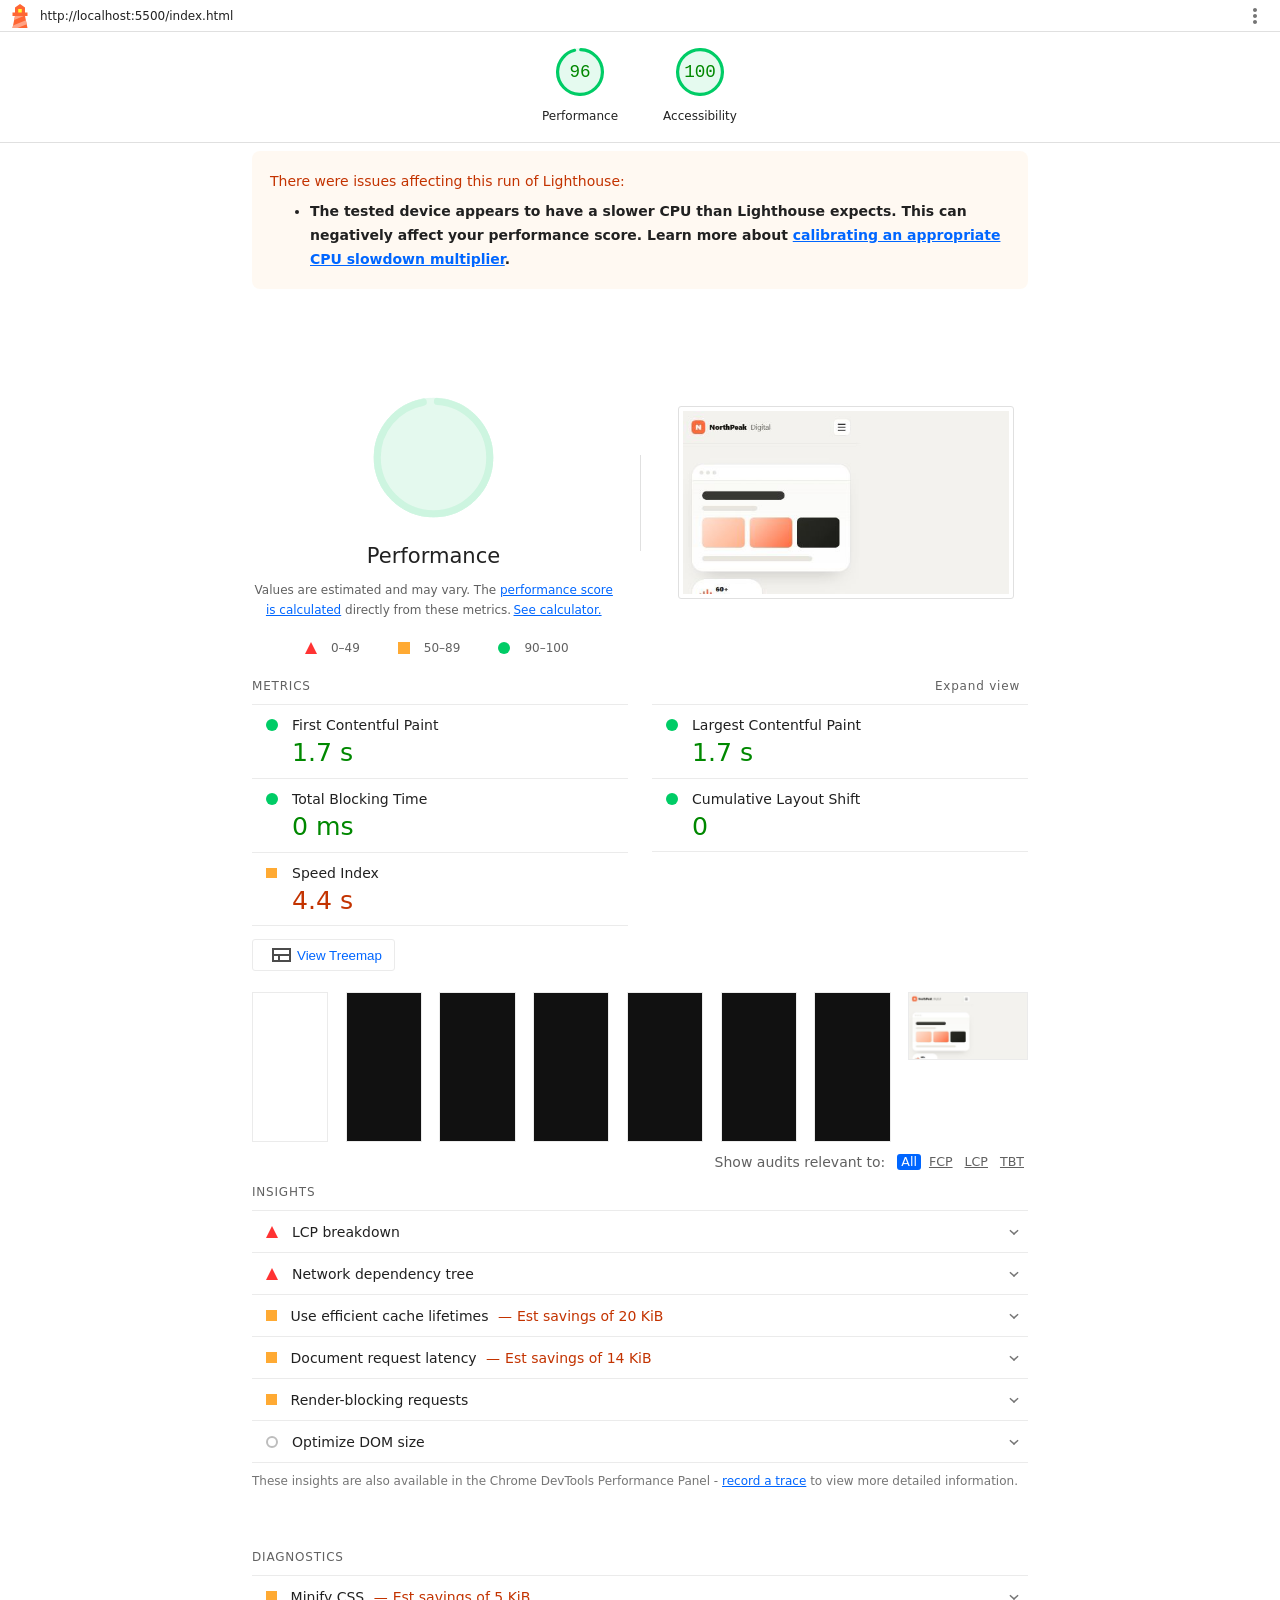
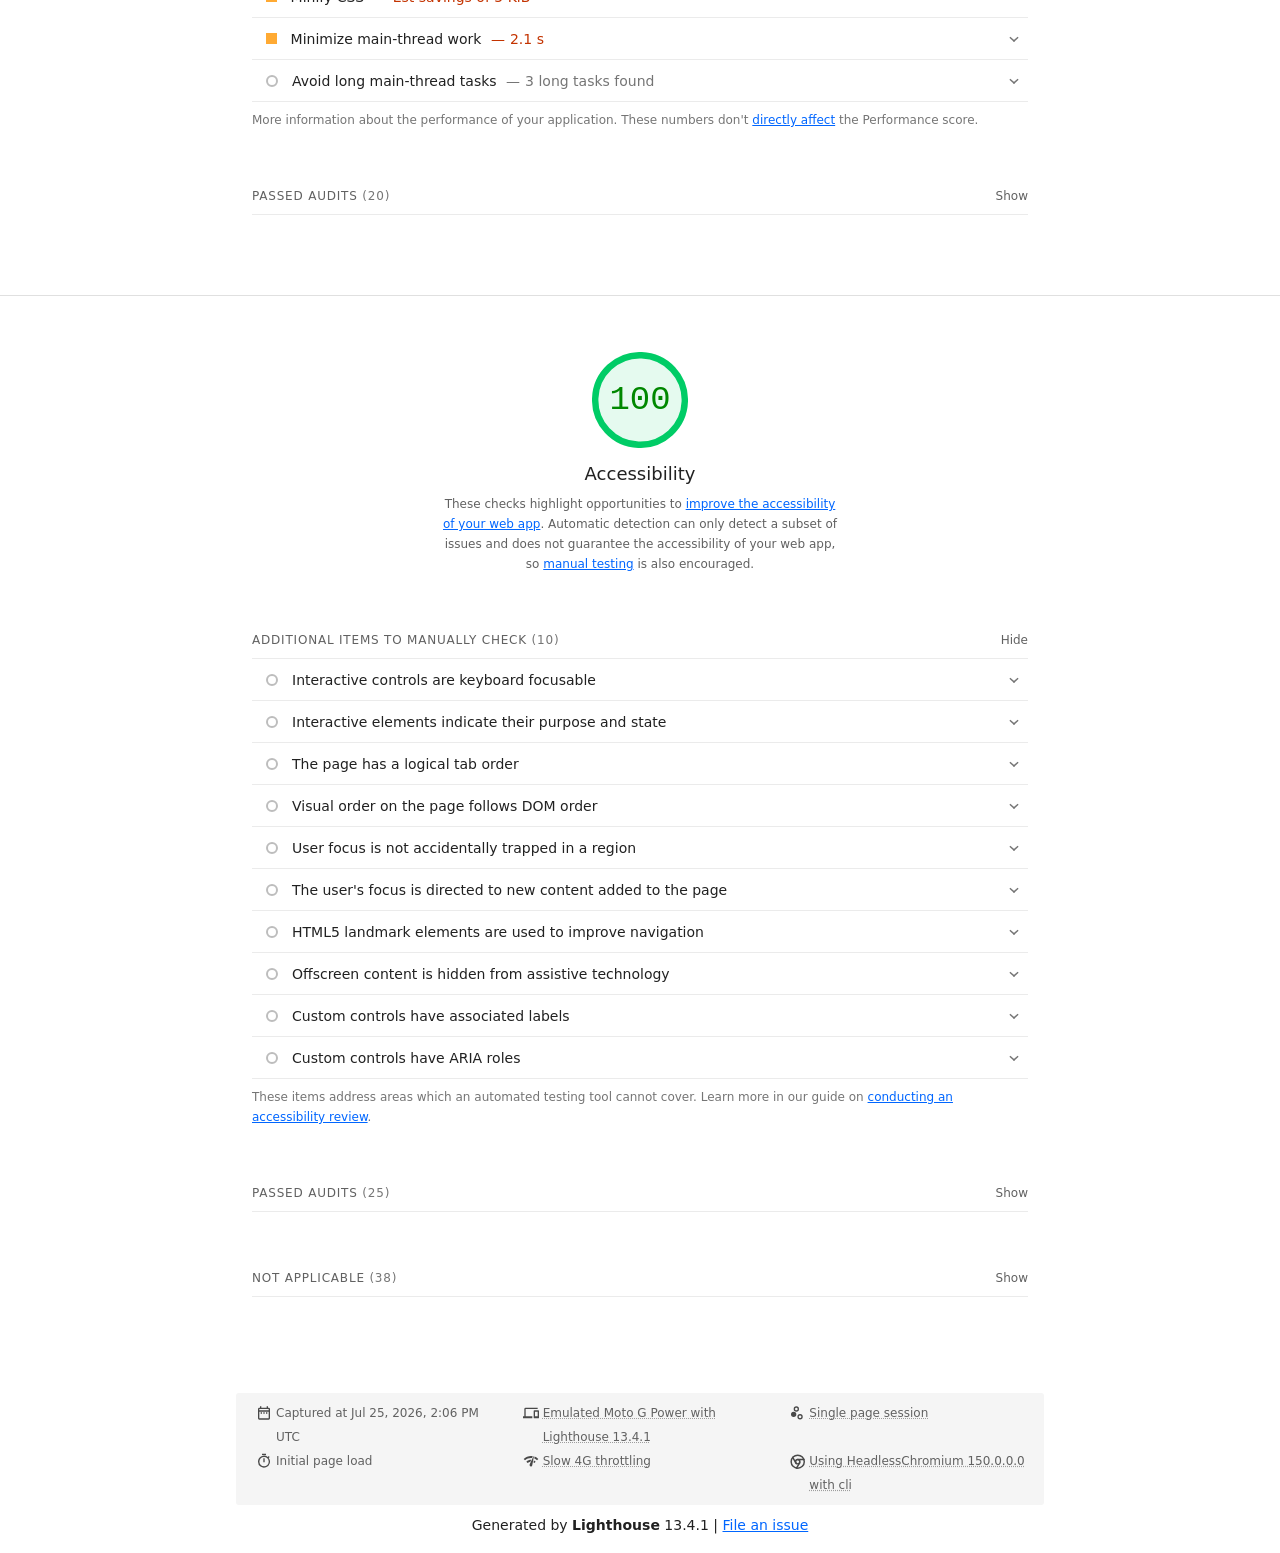
==== docs/lighthouse-report.html @ d67d85e6 "Task B: fix accessibility contrast/label issues, add Lighthouse changelog" ====
<!--
@license
Copyright 2018 Google LLC
SPDX-License-Identifier: Apache-2.0
-->
<!doctype html>
<html lang="en">
<head>
  <meta charset="utf-8">
  <meta name="viewport" content="width=device-width, initial-scale=1, minimum-scale=1">
  <link rel="icon" href='data:image/svg+xml;utf8,<svg fill="none" xmlns="http://www.w3.org/2000/svg" viewBox="0 0 48 48"><path d="m14 7 10-7 10 7v10h5v7h-5l5 24H9l5-24H9v-7h5V7Z" fill="%23F63"/><path d="M31.561 24H14l-1.689 8.105L31.561 24ZM18.983 48H9l1.022-4.907L35.723 32.27l1.663 7.98L18.983 48Z" fill="%23FFA385"/><path fill="%23FF3" d="M20.5 10h7v7h-7z"/></svg>'>
  <title>Lighthouse Report</title>
  <style>body {margin: 0}</style>
</head>
<body>
  <noscript>Lighthouse report requires JavaScript. Please enable.</noscript>

  <div id="lh-log"></div>

  <script>window.__LIGHTHOUSE_JSON__ = {"lighthouseVersion":"13.4.1","requestedUrl":"http://localhost:5500/index.html","mainDocumentUrl":"http://localhost:5500/index.html","finalDisplayedUrl":"http://localhost:5500/index.html","finalUrl":"http://localhost:5500/index.html","fetchTime":"2026-07-25T14:06:02.315Z","gatherMode":"navigation","runWarnings":["The tested device appears to have a slower CPU than  Lighthouse expects. This can negatively affect your performance score. Learn more about [calibrating an appropriate CPU slowdown multiplier](https://github.com/GoogleChrome/lighthouse/blob/main/docs/throttling.md#cpu-throttling)."],"userAgent":"Mozilla/5.0 (Windows NT 10.0; Win64; x64) AppleWebKit/537.36 (KHTML, like Gecko) HeadlessChrome/150.0.0.0 Safari/537.36","environment":{"networkUserAgent":"Mozilla/5.0 (Linux; Android 11; moto g power (2022)) AppleWebKit/537.36 (KHTML, like Gecko) Chrome/150.0.0.0 Mobile Safari/537.36","hostUserAgent":"Mozilla/5.0 (Windows NT 10.0; Win64; x64) AppleWebKit/537.36 (KHTML, like Gecko) HeadlessChrome/150.0.0.0 Safari/537.36","benchmarkIndex":627,"credits":{"axe-core":"4.12.1"}},"audits":{"first-contentful-paint":{"id":"first-contentful-paint","title":"First Contentful Paint","description":"First Contentful Paint marks the time at which the first text or image is painted. [Learn more about the First Contentful Paint metric](https://developer.chrome.com/docs/lighthouse/performance/first-contentful-paint/).","score":0.93,"scoreDisplayMode":"numeric","numericValue":1670,"numericUnit":"millisecond","displayValue":"1.7 s","scoringOptions":{"p10":1800,"median":3000}},"largest-contentful-paint":{"id":"largest-contentful-paint","title":"Largest Contentful Paint","description":"Largest Contentful Paint marks the time at which the largest text or image is painted. [Learn more about the Largest Contentful Paint metric](https://developer.chrome.com/docs/lighthouse/performance/lighthouse-largest-contentful-paint/)","score":0.99,"scoreDisplayMode":"numeric","numericValue":1694.5,"numericUnit":"millisecond","displayValue":"1.7 s","scoringOptions":{"p10":2500,"median":4000}},"speed-index":{"id":"speed-index","title":"Speed Index","description":"Speed Index shows how quickly the contents of a page are visibly populated. [Learn more about the Speed Index metric](https://developer.chrome.com/docs/lighthouse/performance/speed-index/).","score":0.74,"scoreDisplayMode":"numeric","numericValue":4420.763010046315,"numericUnit":"millisecond","displayValue":"4.4 s","scoringOptions":{"p10":3387,"median":5800}},"screenshot-thumbnails":{"id":"screenshot-thumbnails","title":"Screenshot Thumbnails","description":"This is what the load of your site looked like.","score":1,"scoreDisplayMode":"informative","details":{"type":"filmstrip","scale":3000,"items":[{"timing":375,"timestamp":32487746147,"data":"[data-uri]"},{"timing":750,"timestamp":32488121147,"data":"[data-uri]"},{"timing":1125,"timestamp":32488496147,"data":"[data-uri]"},{"timing":1500,"timestamp":32488871147,"data":"[data-uri]"},{"timing":1875,"timestamp":32489246147,"data":"[data-uri]"},{"timing":2250,"timestamp":32489621147,"data":"[data-uri]"},{"timing":2625,"timestamp":32489996147,"data":"[data-uri]"},{"timing":3000,"timestamp":32490371147,"data":"[data-uri]"}]}},"final-screenshot":{"id":"final-screenshot","title":"Final Screenshot","description":"The last screenshot captured of the pageload.","score":1,"scoreDisplayMode":"informative","details":{"type":"screenshot","timing":2703,"timestamp":32490073651,"data":"[data-uri]"}},"total-blocking-time":{"id":"total-blocking-time","title":"Total Blocking Time","description":"Sum of all time periods between FCP and Time to Interactive, when task length exceeded 50ms, expressed in milliseconds. [Learn more about the Total Blocking Time metric](https://developer.chrome.com/docs/lighthouse/performance/lighthouse-total-blocking-time/).","score":1,"scoreDisplayMode":"numeric","numericValue":3,"numericUnit":"millisecond","displayValue":"0 ms","scoringOptions":{"p10":200,"median":600}},"max-potential-fid":{"id":"max-potential-fid","title":"Max Potential First Input Delay","description":"The maximum potential First Input Delay that your users could experience is the duration of the longest task. [Learn more about the Maximum Potential First Input Delay metric](https://developer.chrome.com/docs/lighthouse/performance/lighthouse-max-potential-fid/).","score":1,"scoreDisplayMode":"numeric","numericValue":56,"numericUnit":"millisecond","displayValue":"60 ms"},"cumulative-layout-shift":{"id":"cumulative-layout-shift","title":"Cumulative Layout Shift","description":"Cumulative Layout Shift measures the movement of visible elements within the viewport. [Learn more about the Cumulative Layout Shift metric](https://web.dev/articles/cls).","score":1,"scoreDisplayMode":"numeric","numericValue":0,"numericUnit":"unitless","displayValue":"0","scoringOptions":{"p10":0.1,"median":0.25},"details":{"type":"debugdata","items":[{"cumulativeLayoutShiftMainFrame":0,"newEngineResult":{"cumulativeLayoutShift":0,"cumulativeLayoutShiftMainFrame":0},"newEngineResultDiffered":false}]}},"server-response-time":{"id":"server-response-time","title":"Initial server response time was short","description":"Keep the server response time for the main document short because all other requests depend on it. [Learn more about the Time to First Byte metric](https://developer.chrome.com/docs/lighthouse/performance/time-to-first-byte/).","score":1,"scoreDisplayMode":"metricSavings","numericValue":4,"numericUnit":"millisecond","displayValue":"Root document took 0 ms","metricSavings":{"FCP":0,"LCP":0},"details":{"type":"opportunity","headings":[{"key":"url","valueType":"url","label":"URL"},{"key":"responseTime","valueType":"timespanMs","label":"Time Spent"}],"items":[{"url":"http://localhost:5500/index.html","responseTime":4}],"overallSavingsMs":0},"guidanceLevel":1},"interactive":{"id":"interactive","title":"Time to Interactive","description":"Time to Interactive is the amount of time it takes for the page to become fully interactive. [Learn more about the Time to Interactive metric](https://developer.chrome.com/docs/lighthouse/performance/interactive/).","score":1,"scoreDisplayMode":"numeric","numericValue":1727.75,"numericUnit":"millisecond","displayValue":"1.7 s"},"user-timings":{"id":"user-timings","title":"User Timing marks and measures","description":"Consider instrumenting your app with the User Timing API to measure your app's real-world performance during key user experiences. [Learn more about User Timing marks](https://developer.chrome.com/docs/lighthouse/performance/user-timings/).","score":null,"scoreDisplayMode":"notApplicable","details":{"type":"table","headings":[{"key":"name","valueType":"text","label":"Name"},{"key":"timingType","valueType":"text","label":"Type"},{"key":"startTime","valueType":"ms","granularity":0.01,"label":"Start Time"},{"key":"duration","valueType":"ms","granularity":0.01,"label":"Duration"}],"items":[]},"guidanceLevel":2},"redirects":{"id":"redirects","title":"Avoid multiple page redirects","description":"Redirects introduce additional delays before the page can be loaded. [Learn how to avoid page redirects](https://developer.chrome.com/docs/lighthouse/performance/redirects/).","score":1,"scoreDisplayMode":"metricSavings","numericValue":0,"numericUnit":"millisecond","displayValue":"","metricSavings":{"LCP":0,"FCP":0},"details":{"type":"opportunity","headings":[],"items":[],"overallSavingsMs":0},"guidanceLevel":2},"mainthread-work-breakdown":{"id":"mainthread-work-breakdown","title":"Minimize main-thread work","description":"Consider reducing the time spent parsing, compiling and executing JS. You may find delivering smaller JS payloads helps with this. [Learn how to minimize main-thread work](https://developer.chrome.com/docs/lighthouse/performance/mainthread-work-breakdown/)","score":0.5,"scoreDisplayMode":"metricSavings","numericValue":2077.500000000001,"numericUnit":"millisecond","displayValue":"2.1 s","metricSavings":{"TBT":0},"details":{"type":"table","headings":[{"key":"groupLabel","valueType":"text","label":"Category"},{"key":"duration","valueType":"ms","granularity":1,"label":"Time Spent"}],"items":[{"group":"styleLayout","groupLabel":"Style & Layout","duration":1419.2120000000002},{"group":"other","groupLabel":"Other","duration":473.98000000000064},{"group":"scriptEvaluation","groupLabel":"Script Evaluation","duration":81.55600000000003},{"group":"paintCompositeRender","groupLabel":"Rendering","duration":46.87199999999999},{"group":"parseHTML","groupLabel":"Parse HTML & CSS","duration":40.808},{"group":"garbageCollection","groupLabel":"Garbage Collection","duration":7.704000000000001},{"group":"scriptParseCompile","groupLabel":"Script Parsing & Compilation","duration":7.367999999999999}],"sortedBy":["duration"]},"guidanceLevel":1},"bootup-time":{"id":"bootup-time","title":"JavaScript execution time","description":"Consider reducing the time spent parsing, compiling, and executing JS. You may find delivering smaller JS payloads helps with this. [Learn how to reduce Javascript execution time](https://developer.chrome.com/docs/lighthouse/performance/bootup-time/).","score":1,"scoreDisplayMode":"metricSavings","numericValue":73.424,"numericUnit":"millisecond","displayValue":"0.1 s","metricSavings":{"TBT":0},"details":{"type":"table","headings":[{"key":"url","valueType":"url","label":"URL"},{"key":"total","granularity":1,"valueType":"ms","label":"Total CPU Time"},{"key":"scripting","granularity":1,"valueType":"ms","label":"Script Evaluation"},{"key":"scriptParseCompile","granularity":1,"valueType":"ms","label":"Script Parse"}],"items":[{"url":"http://localhost:5500/index.html","total":1667.296,"scripting":54.52,"scriptParseCompile":3.992},{"url":"Unattributable","total":384.2000000000007,"scripting":14.911999999999999,"scriptParseCompile":0}],"summary":{"wastedMs":73.424},"sortedBy":["total"]},"guidanceLevel":1},"diagnostics":{"id":"diagnostics","title":"Diagnostics","description":"Collection of useful page vitals.","score":1,"scoreDisplayMode":"informative","details":{"type":"debugdata","items":[{"numRequests":3,"numScripts":1,"numStylesheets":1,"numFonts":0,"numTasks":332,"numTasksOver10ms":5,"numTasksOver25ms":2,"numTasksOver50ms":1,"numTasksOver100ms":1,"numTasksOver500ms":0,"rtt":300.102,"throughput":190033656.48013726,"maxRtt":300.102,"maxServerLatency":0,"totalByteWeight":46582,"totalTaskTime":519.3749999999989,"mainDocumentTransferSize":21336}]}},"network-requests":{"id":"network-requests","title":"Network Requests","description":"Lists the network requests that were made during page load.","score":1,"scoreDisplayMode":"informative","details":{"type":"table","headings":[{"key":"url","valueType":"url","label":"URL"},{"key":"protocol","valueType":"text","label":"Protocol"},{"key":"networkRequestTime","valueType":"ms","granularity":1,"label":"Network Request Time"},{"key":"networkEndTime","valueType":"ms","granularity":1,"label":"Network End Time"},{"key":"transferSize","valueType":"bytes","displayUnit":"kb","granularity":1,"label":"Transfer Size"},{"key":"resourceSize","valueType":"bytes","displayUnit":"kb","granularity":1,"label":"Resource Size"},{"key":"statusCode","valueType":"text","label":"Status Code"},{"key":"mimeType","valueType":"text","label":"MIME Type"},{"key":"resourceType","valueType":"text","label":"Resource Type"}],"items":[{"url":"http://localhost:5500/index.html","sessionTargetType":"page","protocol":"http/1.1","cache":"none","rendererStartTime":0,"networkRequestTime":4.192999999970198,"networkEndTime":309.5029999986291,"finished":true,"transferSize":21336,"resourceSize":21014,"statusCode":200,"mimeType":"text/html","resourceType":"Document","priority":"VeryHigh","experimentalFromMainFrame":true,"entity":"localhost"},{"url":"http://localhost:5500/css/styles.css","sessionTargetType":"page","protocol":"http/1.1","cache":"none","rendererStartTime":345.1929999999702,"networkRequestTime":378.24299999698997,"networkEndTime":386.6079999990761,"finished":true,"transferSize":20702,"resourceSize":20382,"statusCode":200,"mimeType":"text/css","resourceType":"Stylesheet","priority":"VeryHigh","experimentalFromMainFrame":true,"entity":"localhost"},{"url":"http://localhost:5500/js/main.js","sessionTargetType":"page","protocol":"http/1.1","cache":"none","rendererStartTime":346.71399999782443,"networkRequestTime":379.15399999916553,"networkEndTime":390.70199999958277,"finished":true,"transferSize":4544,"resourceSize":4212,"statusCode":200,"mimeType":"application/javascript","resourceType":"Script","priority":"High","experimentalFromMainFrame":true,"entity":"localhost"}],"debugData":{"type":"debugdata","networkStartTimeTs":32487375094,"initiators":[{"type":"parser","url":"http://localhost:5500/index.html","lineNumber":8,"columnNumber":45},{"type":"parser","url":"http://localhost:5500/index.html","lineNumber":473,"columnNumber":25}]}}},"network-rtt":{"id":"network-rtt","title":"Network Round Trip Times","description":"Network round trip times (RTT) have a large impact on performance. If the RTT to an origin is high, it's an indication that servers closer to the user could improve performance. [Learn more about the Round Trip Time](https://hpbn.co/primer-on-latency-and-bandwidth/).","score":1,"scoreDisplayMode":"informative","numericValue":300.102,"numericUnit":"millisecond","displayValue":"300 ms","details":{"type":"table","headings":[{"key":"origin","valueType":"text","label":"URL"},{"key":"rtt","valueType":"ms","granularity":1,"label":"Time Spent"}],"items":[{"origin":"http://localhost:5500","rtt":300.102}],"sortedBy":["rtt"]}},"network-server-latency":{"id":"network-server-latency","title":"Server Backend Latencies","description":"Server latencies can impact web performance. If the server latency of an origin is high, it's an indication the server is overloaded or has poor backend performance. [Learn more about server response time](https://hpbn.co/primer-on-web-performance/#analyzing-the-resource-waterfall).","score":1,"scoreDisplayMode":"informative","numericValue":0,"numericUnit":"millisecond","displayValue":"0 ms","details":{"type":"table","headings":[{"key":"origin","valueType":"text","label":"URL"},{"key":"serverResponseTime","valueType":"ms","granularity":1,"label":"Time Spent"}],"items":[{"origin":"http://localhost:5500","serverResponseTime":0}],"sortedBy":["serverResponseTime"]}},"main-thread-tasks":{"id":"main-thread-tasks","title":"Tasks","description":"Lists the toplevel main thread tasks that executed during page load.","score":1,"scoreDisplayMode":"informative","details":{"type":"table","headings":[{"key":"startTime","valueType":"ms","granularity":1,"label":"Start Time"},{"key":"duration","valueType":"ms","granularity":1,"label":"End Time"}],"items":[{"duration":7.374,"startTime":6.528},{"duration":30.059,"startTime":321.574},{"duration":9.716,"startTime":352.348},{"duration":365.538,"startTime":396.965},{"duration":14.448,"startTime":768.445},{"duration":5.642,"startTime":784.511},{"duration":10.001,"startTime":791.024},{"duration":8.647,"startTime":1000.046},{"duration":13.918,"startTime":1786.288},{"duration":5.678,"startTime":3832.949}]}},"metrics":{"id":"metrics","title":"Metrics","description":"Collects all available metrics.","score":1,"scoreDisplayMode":"informative","numericValue":1728,"numericUnit":"millisecond","details":{"type":"debugdata","items":[{"firstContentfulPaint":1670,"largestContentfulPaint":1695,"interactive":1728,"speedIndex":4421,"totalBlockingTime":3,"maxPotentialFID":56,"cumulativeLayoutShift":0,"cumulativeLayoutShiftMainFrame":0,"timeToFirstByte":450,"observedTimeOrigin":0,"observedTimeOriginTs":32487371147,"observedNavigationStart":0,"observedNavigationStartTs":32487371147,"observedFirstPaint":2670,"observedFirstPaintTs":32490041038,"observedFirstContentfulPaint":2670,"observedFirstContentfulPaintTs":32490041038,"observedFirstContentfulPaintAllFrames":2670,"observedFirstContentfulPaintAllFramesTs":32490041038,"observedLargestContentfulPaint":2670,"observedLargestContentfulPaintTs":32490041038,"observedLargestContentfulPaintAllFrames":2670,"observedLargestContentfulPaintAllFramesTs":32490041038,"observedTraceEnd":5322,"observedTraceEndTs":32492693008,"observedLoad":780,"observedLoadTs":32488151565,"observedDomContentLoaded":770,"observedDomContentLoadedTs":32488141035,"observedCumulativeLayoutShift":0,"observedCumulativeLayoutShiftMainFrame":0,"observedFirstVisualChange":2675,"observedFirstVisualChangeTs":32490046147,"observedLastVisualChange":2675,"observedLastVisualChangeTs":32490046147,"observedSpeedIndex":2675,"observedSpeedIndexTs":32490046302},{"lcpInvalidated":false}]}},"resource-summary":{"id":"resource-summary","title":"Resources Summary","description":"Aggregates all network requests and groups them by type","score":1,"scoreDisplayMode":"informative","details":{"type":"table","headings":[{"key":"label","valueType":"text","label":"Resource Type"},{"key":"requestCount","valueType":"numeric","label":"Requests"},{"key":"transferSize","valueType":"bytes","label":"Transfer Size"}],"items":[{"resourceType":"total","label":"Total","requestCount":3,"transferSize":46582},{"resourceType":"document","label":"Document","requestCount":1,"transferSize":21336},{"resourceType":"stylesheet","label":"Stylesheet","requestCount":1,"transferSize":20702},{"resourceType":"script","label":"Script","requestCount":1,"transferSize":4544},{"resourceType":"image","label":"Image","requestCount":0,"transferSize":0},{"resourceType":"media","label":"Media","requestCount":0,"transferSize":0},{"resourceType":"font","label":"Font","requestCount":0,"transferSize":0},{"resourceType":"other","label":"Other","requestCount":0,"transferSize":0},{"resourceType":"third-party","label":"Third-party","requestCount":0,"transferSize":0}]}},"layout-shifts":{"id":"layout-shifts","title":"Avoid large layout shifts","description":"These are the largest layout shifts observed on the page. Each table item represents a single layout shift, and shows the element that shifted the most. Below each item are possible root causes that led to the layout shift. Some of these layout shifts may not be included in the CLS metric value due to [windowing](https://web.dev/articles/cls#what_is_cls). [Learn how to improve CLS](https://web.dev/articles/optimize-cls)","score":null,"scoreDisplayMode":"notApplicable","metricSavings":{"CLS":0},"details":{"type":"table","headings":[{"key":"node","valueType":"node","subItemsHeading":{"key":"extra"},"label":"Element"},{"key":"score","valueType":"numeric","subItemsHeading":{"key":"cause","valueType":"text"},"granularity":0.001,"label":"Layout shift score"}],"items":[]},"guidanceLevel":2},"long-tasks":{"id":"long-tasks","title":"Avoid long main-thread tasks","description":"Lists the longest tasks on the main thread, useful for identifying worst contributors to input delay. [Learn how to avoid long main-thread tasks](https://web.dev/articles/optimize-long-tasks)","score":1,"scoreDisplayMode":"informative","displayValue":"3 long tasks found","metricSavings":{"TBT":0},"details":{"type":"table","headings":[{"key":"url","valueType":"url","label":"URL"},{"key":"startTime","valueType":"ms","granularity":1,"label":"Start Time"},{"key":"duration","valueType":"ms","granularity":1,"label":"Duration"}],"items":[{"url":"http://localhost:5500/index.html","duration":731,"startTime":939},{"url":"Unattributable","duration":120,"startTime":780},{"url":"http://localhost:5500/index.html","duration":56,"startTime":1719}],"sortedBy":["duration"],"skipSumming":["startTime"],"debugData":{"type":"debugdata","urls":["http://localhost:5500/index.html","Unattributable"],"tasks":[{"urlIndex":0,"startTime":939,"duration":731,"other":731,"paintCompositeRender":0,"scriptEvaluation":0,"styleLayout":0},{"urlIndex":1,"startTime":780,"duration":120,"other":120,"scriptEvaluation":0},{"urlIndex":0,"startTime":1719,"duration":56,"other":56,"scriptEvaluation":0}]}},"guidanceLevel":1},"non-composited-animations":{"id":"non-composited-animations","title":"Avoid non-composited animations","description":"Animations which are not composited can be janky and increase CLS. [Learn how to avoid non-composited animations](https://developer.chrome.com/docs/lighthouse/performance/non-composited-animations/)","score":null,"scoreDisplayMode":"notApplicable","metricSavings":{"CLS":0},"details":{"type":"table","headings":[{"key":"node","valueType":"node","subItemsHeading":{"key":"failureReason","valueType":"text"},"label":"Element"}],"items":[]},"guidanceLevel":2},"unsized-images":{"id":"unsized-images","title":"Image elements have explicit `width` and `height`","description":"Set an explicit width and height on image elements to reduce layout shifts and improve CLS. [Learn how to set image dimensions](https://web.dev/articles/optimize-cls#images_without_dimensions)","score":1,"scoreDisplayMode":"metricSavings","metricSavings":{"CLS":0},"details":{"type":"table","headings":[{"key":"node","valueType":"node","label":""},{"key":"url","valueType":"url","label":"URL"}],"items":[]},"guidanceLevel":4},"script-treemap-data":{"id":"script-treemap-data","title":"Script Treemap Data","description":"Used for treemap app","score":1,"scoreDisplayMode":"informative","details":{"type":"treemap-data","nodes":[{"name":"http://localhost:5500/js/main.js","resourceBytes":4210,"encodedBytes":4212,"unusedBytes":3309}]}},"accesskeys":{"id":"accesskeys","title":"`[accesskey]` values are unique","description":"Access keys let users quickly focus a part of the page. For proper navigation, each access key must be unique. [Learn more about access keys](https://dequeuniversity.com/rules/axe/4.12/accesskeys).","score":null,"scoreDisplayMode":"notApplicable"},"aria-allowed-attr":{"id":"aria-allowed-attr","title":"`[aria-*]` attributes match their roles","description":"Each ARIA `role` supports a specific subset of `aria-*` attributes. Mismatching these invalidates the `aria-*` attributes. [Learn how to match ARIA attributes to their roles](https://dequeuniversity.com/rules/axe/4.12/aria-allowed-attr).","score":1,"scoreDisplayMode":"binary","details":{"type":"table","headings":[{"key":"node","valueType":"node","subItemsHeading":{"key":"relatedNode","valueType":"node"},"label":"Failing Elements"}],"items":[]}},"aria-allowed-role":{"id":"aria-allowed-role","title":"Uses ARIA roles only on compatible elements","description":"Many HTML elements can only be assigned certain ARIA roles. Using ARIA roles where they are not allowed can interfere with the accessibility of the web page. [Learn more about ARIA roles](https://dequeuniversity.com/rules/axe/4.12/aria-allowed-role).","score":null,"scoreDisplayMode":"notApplicable"},"aria-command-name":{"id":"aria-command-name","title":"`button`, `link`, and `menuitem` elements have accessible names","description":"When an element doesn't have an accessible name, screen readers announce it with a generic name, making it unusable for users who rely on screen readers. [Learn how to make command elements more accessible](https://dequeuniversity.com/rules/axe/4.12/aria-command-name).","score":null,"scoreDisplayMode":"notApplicable"},"aria-conditional-attr":{"id":"aria-conditional-attr","title":"ARIA attributes are used as specified for the element's role","description":"Some ARIA attributes are only allowed on an element under certain conditions. [Learn more about conditional ARIA attributes](https://dequeuniversity.com/rules/axe/4.12/aria-conditional-attr).","score":1,"scoreDisplayMode":"binary","details":{"type":"table","headings":[{"key":"node","valueType":"node","subItemsHeading":{"key":"relatedNode","valueType":"node"},"label":"Failing Elements"}],"items":[]}},"aria-deprecated-role":{"id":"aria-deprecated-role","title":"Deprecated ARIA roles were not used","description":"Deprecated ARIA roles may not be processed correctly by assistive technology. [Learn more about deprecated ARIA roles](https://dequeuniversity.com/rules/axe/4.12/aria-deprecated-role).","score":1,"scoreDisplayMode":"binary","details":{"type":"table","headings":[{"key":"node","valueType":"node","subItemsHeading":{"key":"relatedNode","valueType":"node"},"label":"Failing Elements"}],"items":[]}},"aria-dialog-name":{"id":"aria-dialog-name","title":"Elements with `role=\"dialog\"` or `role=\"alertdialog\"` have accessible names.","description":"ARIA dialog elements without accessible names may prevent screen readers users from discerning the purpose of these elements. [Learn how to make ARIA dialog elements more accessible](https://dequeuniversity.com/rules/axe/4.12/aria-dialog-name).","score":null,"scoreDisplayMode":"notApplicable"},"aria-hidden-body":{"id":"aria-hidden-body","title":"`[aria-hidden=\"true\"]` is not present on the document `\u003cbody>`","description":"Assistive technologies, like screen readers, work inconsistently when `aria-hidden=\"true\"` is set on the document `\u003cbody>`. [Learn how `aria-hidden` affects the document body](https://dequeuniversity.com/rules/axe/4.12/aria-hidden-body).","score":1,"scoreDisplayMode":"binary","details":{"type":"table","headings":[{"key":"node","valueType":"node","subItemsHeading":{"key":"relatedNode","valueType":"node"},"label":"Failing Elements"}],"items":[]}},"aria-hidden-focus":{"id":"aria-hidden-focus","title":"`[aria-hidden=\"true\"]` elements do not contain focusable descendents","description":"Focusable descendents within an `[aria-hidden=\"true\"]` element prevent those interactive elements from being available to users of assistive technologies like screen readers. [Learn how `aria-hidden` affects focusable elements](https://dequeuniversity.com/rules/axe/4.12/aria-hidden-focus).","score":1,"scoreDisplayMode":"binary","details":{"type":"table","headings":[{"key":"node","valueType":"node","subItemsHeading":{"key":"relatedNode","valueType":"node"},"label":"Failing Elements"}],"items":[]}},"aria-input-field-name":{"id":"aria-input-field-name","title":"ARIA input fields have accessible names","description":"When an input field doesn't have an accessible name, screen readers announce it with a generic name, making it unusable for users who rely on screen readers. [Learn more about input field labels](https://dequeuniversity.com/rules/axe/4.12/aria-input-field-name).","score":null,"scoreDisplayMode":"notApplicable"},"aria-meter-name":{"id":"aria-meter-name","title":"ARIA `meter` elements have accessible names","description":"When a meter element doesn't have an accessible name, screen readers announce it with a generic name, making it unusable for users who rely on screen readers. [Learn how to name `meter` elements](https://dequeuniversity.com/rules/axe/4.12/aria-meter-name).","score":null,"scoreDisplayMode":"notApplicable"},"aria-progressbar-name":{"id":"aria-progressbar-name","title":"ARIA `progressbar` elements have accessible names","description":"When a `progressbar` element doesn't have an accessible name, screen readers announce it with a generic name, making it unusable for users who rely on screen readers. [Learn how to label `progressbar` elements](https://dequeuniversity.com/rules/axe/4.12/aria-progressbar-name).","score":null,"scoreDisplayMode":"notApplicable"},"aria-prohibited-attr":{"id":"aria-prohibited-attr","title":"Elements use only permitted ARIA attributes","description":"Using ARIA attributes in roles where they are prohibited can mean that important information is not communicated to users of assistive technologies. [Learn more about prohibited ARIA roles](https://dequeuniversity.com/rules/axe/4.12/aria-prohibited-attr).","score":1,"scoreDisplayMode":"binary","details":{"type":"table","headings":[{"key":"node","valueType":"node","subItemsHeading":{"key":"relatedNode","valueType":"node"},"label":"Failing Elements"}],"items":[]}},"aria-required-attr":{"id":"aria-required-attr","title":"`[role]`s have all required `[aria-*]` attributes","description":"Some ARIA roles have required attributes that describe the state of the element to screen readers. [Learn more about roles and required attributes](https://dequeuniversity.com/rules/axe/4.12/aria-required-attr).","score":1,"scoreDisplayMode":"binary","details":{"type":"table","headings":[{"key":"node","valueType":"node","subItemsHeading":{"key":"relatedNode","valueType":"node"},"label":"Failing Elements"}],"items":[]}},"aria-required-children":{"id":"aria-required-children","title":"Elements with an ARIA `[role]` that require children to contain a specific `[role]` have all required children.","description":"Some ARIA parent roles must contain specific child roles to perform their intended accessibility functions. [Learn more about roles and required children elements](https://dequeuniversity.com/rules/axe/4.12/aria-required-children).","score":null,"scoreDisplayMode":"notApplicable"},"aria-required-parent":{"id":"aria-required-parent","title":"`[role]`s are contained by their required parent element","description":"Some ARIA child roles must be contained by specific parent roles to properly perform their intended accessibility functions. [Learn more about ARIA roles and required parent element](https://dequeuniversity.com/rules/axe/4.12/aria-required-parent).","score":null,"scoreDisplayMode":"notApplicable"},"aria-roles":{"id":"aria-roles","title":"`[role]` values are valid","description":"ARIA roles must have valid values in order to perform their intended accessibility functions. [Learn more about valid ARIA roles](https://dequeuniversity.com/rules/axe/4.12/aria-roles).","score":1,"scoreDisplayMode":"binary","details":{"type":"table","headings":[{"key":"node","valueType":"node","subItemsHeading":{"key":"relatedNode","valueType":"node"},"label":"Failing Elements"}],"items":[]}},"aria-text":{"id":"aria-text","title":"Elements with the `role=text` attribute do not have focusable descendents.","description":"Adding `role=text` around a text node split by markup enables VoiceOver to treat it as one phrase, but the element's focusable descendents will not be announced. [Learn more about the `role=text` attribute](https://dequeuniversity.com/rules/axe/4.12/aria-text).","score":null,"scoreDisplayMode":"notApplicable"},"aria-toggle-field-name":{"id":"aria-toggle-field-name","title":"ARIA toggle fields have accessible names","description":"When a toggle field doesn't have an accessible name, screen readers announce it with a generic name, making it unusable for users who rely on screen readers. [Learn more about toggle fields](https://dequeuniversity.com/rules/axe/4.12/aria-toggle-field-name).","score":null,"scoreDisplayMode":"notApplicable"},"aria-tooltip-name":{"id":"aria-tooltip-name","title":"ARIA `tooltip` elements have accessible names","description":"When a tooltip element doesn't have an accessible name, screen readers announce it with a generic name, making it unusable for users who rely on screen readers. [Learn how to name `tooltip` elements](https://dequeuniversity.com/rules/axe/4.12/aria-tooltip-name).","score":null,"scoreDisplayMode":"notApplicable"},"aria-treeitem-name":{"id":"aria-treeitem-name","title":"ARIA `treeitem` elements have accessible names","description":"When a `treeitem` element doesn't have an accessible name, screen readers announce it with a generic name, making it unusable for users who rely on screen readers. [Learn more about labeling `treeitem` elements](https://dequeuniversity.com/rules/axe/4.12/aria-treeitem-name).","score":null,"scoreDisplayMode":"notApplicable"},"aria-valid-attr-value":{"id":"aria-valid-attr-value","title":"`[aria-*]` attributes have valid values","description":"Assistive technologies, like screen readers, can't interpret ARIA attributes with invalid values. [Learn more about valid values for ARIA attributes](https://dequeuniversity.com/rules/axe/4.12/aria-valid-attr-value).","score":1,"scoreDisplayMode":"binary","details":{"type":"table","headings":[{"key":"node","valueType":"node","subItemsHeading":{"key":"relatedNode","valueType":"node"},"label":"Failing Elements"}],"items":[]}},"aria-valid-attr":{"id":"aria-valid-attr","title":"`[aria-*]` attributes are valid and not misspelled","description":"Assistive technologies, like screen readers, can't interpret ARIA attributes with invalid names. [Learn more about valid ARIA attributes](https://dequeuniversity.com/rules/axe/4.12/aria-valid-attr).","score":1,"scoreDisplayMode":"binary","details":{"type":"table","headings":[{"key":"node","valueType":"node","subItemsHeading":{"key":"relatedNode","valueType":"node"},"label":"Failing Elements"}],"items":[]}},"button-name":{"id":"button-name","title":"Buttons have an accessible name","description":"When a button doesn't have an accessible name, screen readers announce it as \"button\", making it unusable for users who rely on screen readers. [Learn how to make buttons more accessible](https://dequeuniversity.com/rules/axe/4.12/button-name).","score":1,"scoreDisplayMode":"binary","details":{"type":"table","headings":[{"key":"node","valueType":"node","subItemsHeading":{"key":"relatedNode","valueType":"node"},"label":"Failing Elements"}],"items":[]}},"bypass":{"id":"bypass","title":"The page contains a heading, skip link, or landmark region","description":"Adding ways to bypass repetitive content lets keyboard users navigate the page more efficiently. [Learn more about bypass blocks](https://dequeuniversity.com/rules/axe/4.12/bypass).","score":null,"scoreDisplayMode":"notApplicable"},"color-contrast":{"id":"color-contrast","title":"Background and foreground colors have a sufficient contrast ratio","description":"Low-contrast text is difficult or impossible for many users to read. [Learn how to provide sufficient color contrast](https://dequeuniversity.com/rules/axe/4.12/color-contrast).","score":1,"scoreDisplayMode":"binary","details":{"type":"table","headings":[{"key":"node","valueType":"node","subItemsHeading":{"key":"relatedNode","valueType":"node"},"label":"Failing Elements"}],"items":[]}},"definition-list":{"id":"definition-list","title":"`\u003cdl>`'s contain only properly-ordered `\u003cdt>` and `\u003cdd>` groups, `\u003cscript>`, `\u003ctemplate>` or `\u003cdiv>` elements.","description":"When definition lists are not properly marked up, screen readers may produce confusing or inaccurate output. [Learn how to structure definition lists correctly](https://dequeuniversity.com/rules/axe/4.12/definition-list).","score":null,"scoreDisplayMode":"notApplicable"},"dlitem":{"id":"dlitem","title":"Definition list items are wrapped in `\u003cdl>` elements","description":"Definition list items (`\u003cdt>` and `\u003cdd>`) must be wrapped in a parent `\u003cdl>` element to ensure that screen readers can properly announce them. [Learn how to structure definition lists correctly](https://dequeuniversity.com/rules/axe/4.12/dlitem).","score":null,"scoreDisplayMode":"notApplicable"},"document-title":{"id":"document-title","title":"Document has a `\u003ctitle>` element","description":"The title gives screen reader users an overview of the page, and search engine users rely on it heavily to determine if a page is relevant to their search. [Learn more about document titles](https://dequeuniversity.com/rules/axe/4.12/document-title).","score":1,"scoreDisplayMode":"binary","details":{"type":"table","headings":[{"key":"node","valueType":"node","subItemsHeading":{"key":"relatedNode","valueType":"node"},"label":"Failing Elements"}],"items":[]}},"duplicate-id-aria":{"id":"duplicate-id-aria","title":"ARIA IDs are unique","description":"The value of an ARIA ID must be unique to prevent other instances from being overlooked by assistive technologies. [Learn how to fix duplicate ARIA IDs](https://dequeuniversity.com/rules/axe/4.12/duplicate-id-aria).","score":null,"scoreDisplayMode":"notApplicable"},"empty-heading":{"id":"empty-heading","title":"All heading elements contain content.","description":"A heading with no content or inaccessible text prevent screen reader users from accessing information on the page's structure. [Learn more about headings](https://dequeuniversity.com/rules/axe/4.12/empty-heading).","score":null,"scoreDisplayMode":"notApplicable"},"form-field-multiple-labels":{"id":"form-field-multiple-labels","title":"No form fields have multiple labels","description":"Form fields with multiple labels can be confusingly announced by assistive technologies like screen readers which use either the first, the last, or all of the labels. [Learn how to use form labels](https://dequeuniversity.com/rules/axe/4.12/form-field-multiple-labels).","score":null,"scoreDisplayMode":"notApplicable"},"frame-title":{"id":"frame-title","title":"`\u003cframe>` or `\u003ciframe>` elements have a title","description":"Screen reader users rely on frame titles to describe the contents of frames. [Learn more about frame titles](https://dequeuniversity.com/rules/axe/4.12/frame-title).","score":null,"scoreDisplayMode":"notApplicable"},"heading-order":{"id":"heading-order","title":"Heading elements appear in a sequentially-descending order","description":"Properly ordered headings that do not skip levels convey the semantic structure of the page, making it easier to navigate and understand when using assistive technologies. [Learn more about heading order](https://dequeuniversity.com/rules/axe/4.12/heading-order).","score":1,"scoreDisplayMode":"binary","details":{"type":"table","headings":[{"key":"node","valueType":"node","subItemsHeading":{"key":"relatedNode","valueType":"node"},"label":"Failing Elements"}],"items":[]}},"html-has-lang":{"id":"html-has-lang","title":"`\u003chtml>` element has a `[lang]` attribute","description":"If a page doesn't specify a `lang` attribute, a screen reader assumes that the page is in the default language that the user chose when setting up the screen reader. If the page isn't actually in the default language, then the screen reader might not announce the page's text correctly. [Learn more about the `lang` attribute](https://dequeuniversity.com/rules/axe/4.12/html-has-lang).","score":1,"scoreDisplayMode":"binary","details":{"type":"table","headings":[{"key":"node","valueType":"node","subItemsHeading":{"key":"relatedNode","valueType":"node"},"label":"Failing Elements"}],"items":[]}},"html-lang-valid":{"id":"html-lang-valid","title":"`\u003chtml>` element has a valid value for its `[lang]` attribute","description":"Specifying a valid [BCP 47 language](https://www.w3.org/International/questions/qa-choosing-language-tags#question) helps screen readers announce text properly. [Learn how to use the `lang` attribute](https://dequeuniversity.com/rules/axe/4.12/html-lang-valid).","score":1,"scoreDisplayMode":"binary","details":{"type":"table","headings":[{"key":"node","valueType":"node","subItemsHeading":{"key":"relatedNode","valueType":"node"},"label":"Failing Elements"}],"items":[]}},"html-xml-lang-mismatch":{"id":"html-xml-lang-mismatch","title":"`\u003chtml>` element has an `[xml:lang]` attribute with the same base language as the `[lang]` attribute.","description":"If the webpage does not specify a consistent language, then the screen reader might not announce the page's text correctly. [Learn more about the `lang` attribute](https://dequeuniversity.com/rules/axe/4.12/html-xml-lang-mismatch).","score":null,"scoreDisplayMode":"notApplicable"},"identical-links-same-purpose":{"id":"identical-links-same-purpose","title":"Identical links have the same purpose.","description":"Links with the same destination should have the same description, to help users understand the link's purpose and decide whether to follow it. [Learn more about identical links](https://dequeuniversity.com/rules/axe/4.12/identical-links-same-purpose).","score":null,"scoreDisplayMode":"notApplicable"},"image-alt":{"id":"image-alt","title":"Image elements have `[alt]` attributes","description":"Informative elements should aim for short, descriptive alternate text. Decorative elements can be ignored with an empty alt attribute. [Learn more about the `alt` attribute](https://dequeuniversity.com/rules/axe/4.12/image-alt).","score":null,"scoreDisplayMode":"notApplicable"},"image-redundant-alt":{"id":"image-redundant-alt","title":"Image elements do not have `[alt]` attributes that are redundant text.","description":"Informative elements should aim for short, descriptive alternative text. Alternative text that is exactly the same as the text adjacent to the link or image is potentially confusing for screen reader users, because the text will be read twice. [Learn more about the `alt` attribute](https://dequeuniversity.com/rules/axe/4.12/image-redundant-alt).","score":null,"scoreDisplayMode":"notApplicable"},"input-button-name":{"id":"input-button-name","title":"Input buttons have discernible text.","description":"Adding discernable and accessible text to input buttons may help screen reader users understand the purpose of the input button. [Learn more about input buttons](https://dequeuniversity.com/rules/axe/4.12/input-button-name).","score":null,"scoreDisplayMode":"notApplicable"},"input-image-alt":{"id":"input-image-alt","title":"`\u003cinput type=\"image\">` elements have `[alt]` text","description":"When an image is being used as an `\u003cinput>` button, providing alternative text can help screen reader users understand the purpose of the button. [Learn about input image alt text](https://dequeuniversity.com/rules/axe/4.12/input-image-alt).","score":null,"scoreDisplayMode":"notApplicable"},"label-content-name-mismatch":{"id":"label-content-name-mismatch","title":"Elements with visible text labels have matching accessible names.","description":"Visible text labels that do not match the accessible name can result in a confusing experience for screen reader users. [Learn more about accessible names](https://dequeuniversity.com/rules/axe/4.12/label-content-name-mismatch).","score":null,"scoreDisplayMode":"notApplicable"},"label":{"id":"label","title":"Form elements have associated labels","description":"Labels ensure that form controls are announced properly by assistive technologies, like screen readers. [Learn more about form element labels](https://dequeuniversity.com/rules/axe/4.12/label).","score":1,"scoreDisplayMode":"binary","details":{"type":"table","headings":[{"key":"node","valueType":"node","subItemsHeading":{"key":"relatedNode","valueType":"node"},"label":"Failing Elements"}],"items":[]}},"landmark-one-main":{"id":"landmark-one-main","title":"Document has a main landmark.","description":"One main landmark helps screen reader users navigate a web page. [Learn more about landmarks](https://dequeuniversity.com/rules/axe/4.12/landmark-one-main).","score":1,"scoreDisplayMode":"binary","details":{"type":"table","headings":[{"key":"node","valueType":"node","subItemsHeading":{"key":"relatedNode","valueType":"node"},"label":"Failing Elements"}],"items":[]}},"link-name":{"id":"link-name","title":"Links have a discernible name","description":"Link text (and alternate text for images, when used as links) that is discernible, unique, and focusable improves the navigation experience for screen reader users. [Learn how to make links accessible](https://dequeuniversity.com/rules/axe/4.12/link-name).","score":1,"scoreDisplayMode":"binary","details":{"type":"table","headings":[{"key":"node","valueType":"node","subItemsHeading":{"key":"relatedNode","valueType":"node"},"label":"Failing Elements"}],"items":[]}},"link-in-text-block":{"id":"link-in-text-block","title":"Links are distinguishable without relying on color.","description":"Low-contrast text is difficult or impossible for many users to read. Link text that is discernible improves the experience for users with low vision. [Learn how to make links distinguishable](https://dequeuniversity.com/rules/axe/4.12/link-in-text-block).","score":null,"scoreDisplayMode":"notApplicable"},"list":{"id":"list","title":"Lists contain only `\u003cli>` elements and script supporting elements (`\u003cscript>` and `\u003ctemplate>`).","description":"Screen readers have a specific way of announcing lists. Ensuring proper list structure aids screen reader output. [Learn more about proper list structure](https://dequeuniversity.com/rules/axe/4.12/list).","score":1,"scoreDisplayMode":"binary","details":{"type":"table","headings":[{"key":"node","valueType":"node","subItemsHeading":{"key":"relatedNode","valueType":"node"},"label":"Failing Elements"}],"items":[]}},"listitem":{"id":"listitem","title":"List items (`\u003cli>`) are contained within `\u003cul>`, `\u003col>` or `\u003cmenu>` parent elements","description":"Screen readers require list items (`\u003cli>`) to be contained within a parent `\u003cul>`, `\u003col>` or `\u003cmenu>` to be announced properly. [Learn more about proper list structure](https://dequeuniversity.com/rules/axe/4.12/listitem).","score":1,"scoreDisplayMode":"binary","details":{"type":"table","headings":[{"key":"node","valueType":"node","subItemsHeading":{"key":"relatedNode","valueType":"node"},"label":"Failing Elements"}],"items":[]}},"meta-refresh":{"id":"meta-refresh","title":"The document does not use `\u003cmeta http-equiv=\"refresh\">`","description":"Users do not expect a page to refresh automatically, and doing so will move focus back to the top of the page. This may create a frustrating or confusing experience. [Learn more about the refresh meta tag](https://dequeuniversity.com/rules/axe/4.12/meta-refresh).","score":null,"scoreDisplayMode":"notApplicable"},"meta-viewport":{"id":"meta-viewport","title":"`[user-scalable=\"no\"]` is not used in the `\u003cmeta name=\"viewport\">` element and the `[maximum-scale]` attribute is not less than 5.","description":"Disabling zooming is problematic for users with low vision who rely on screen magnification to properly see the contents of a web page. [Learn more about the viewport meta tag](https://dequeuniversity.com/rules/axe/4.12/meta-viewport).","score":1,"scoreDisplayMode":"binary","details":{"type":"table","headings":[{"key":"node","valueType":"node","subItemsHeading":{"key":"relatedNode","valueType":"node"},"label":"Failing Elements"}],"items":[]}},"object-alt":{"id":"object-alt","title":"`\u003cobject>` elements have alternate text","description":"Screen readers cannot translate non-text content. Adding alternate text to `\u003cobject>` elements helps screen readers convey meaning to users. [Learn more about alt text for `object` elements](https://dequeuniversity.com/rules/axe/4.12/object-alt).","score":null,"scoreDisplayMode":"notApplicable"},"select-name":{"id":"select-name","title":"Select elements have associated label elements.","description":"Form elements without effective labels can create frustrating experiences for screen reader users. [Learn more about the `select` element](https://dequeuniversity.com/rules/axe/4.12/select-name).","score":null,"scoreDisplayMode":"notApplicable"},"skip-link":{"id":"skip-link","title":"Skip links are focusable.","description":"Including a skip link can help users skip to the main content to save time. [Learn more about skip links](https://dequeuniversity.com/rules/axe/4.12/skip-link).","score":1,"scoreDisplayMode":"binary","details":{"type":"table","headings":[{"key":"node","valueType":"node","subItemsHeading":{"key":"relatedNode","valueType":"node"},"label":"Failing Elements"}],"items":[]}},"tabindex":{"id":"tabindex","title":"No element has a `[tabindex]` value greater than 0","description":"A value greater than 0 implies an explicit navigation ordering. Although technically valid, this often creates frustrating experiences for users who rely on assistive technologies. [Learn more about the `tabindex` attribute](https://dequeuniversity.com/rules/axe/4.12/tabindex).","score":null,"scoreDisplayMode":"notApplicable"},"table-duplicate-name":{"id":"table-duplicate-name","title":"Tables have different content in the summary attribute and `\u003ccaption>`.","description":"The summary attribute should describe the table structure, while `\u003ccaption>` should have the onscreen title. Accurate table mark-up helps users of screen readers. [Learn more about summary and caption](https://dequeuniversity.com/rules/axe/4.12/table-duplicate-name).","score":null,"scoreDisplayMode":"notApplicable"},"table-fake-caption":{"id":"table-fake-caption","title":"Tables use `\u003ccaption>` instead of cells with the `[colspan]` attribute to indicate a caption.","description":"Screen readers have features to make navigating tables easier. Ensuring that tables use the actual caption element instead of cells with the `[colspan]` attribute may improve the experience for screen reader users. [Learn more about captions](https://dequeuniversity.com/rules/axe/4.12/table-fake-caption).","score":null,"scoreDisplayMode":"notApplicable"},"target-size":{"id":"target-size","title":"Touch targets have sufficient size and spacing.","description":"Touch targets with sufficient size and spacing help users who may have difficulty targeting small controls to activate the targets. [Learn more about touch targets](https://dequeuniversity.com/rules/axe/4.12/target-size).","score":1,"scoreDisplayMode":"binary","details":{"type":"table","headings":[{"key":"node","valueType":"node","subItemsHeading":{"key":"relatedNode","valueType":"node"},"label":"Failing Elements"}],"items":[]}},"td-has-header":{"id":"td-has-header","title":"`\u003ctd>` elements in a large `\u003ctable>` have one or more table headers.","description":"Screen readers have features to make navigating tables easier. Ensuring that `\u003ctd>` elements in a large table (3 or more cells in width and height) have an associated table header may improve the experience for screen reader users. [Learn more about table headers](https://dequeuniversity.com/rules/axe/4.12/td-has-header).","score":null,"scoreDisplayMode":"notApplicable"},"td-headers-attr":{"id":"td-headers-attr","title":"Cells in a `\u003ctable>` element that use the `[headers]` attribute refer to table cells within the same table.","description":"Screen readers have features to make navigating tables easier. Ensuring `\u003ctd>` cells using the `[headers]` attribute only refer to other cells in the same table may improve the experience for screen reader users. [Learn more about the `headers` attribute](https://dequeuniversity.com/rules/axe/4.12/td-headers-attr).","score":null,"scoreDisplayMode":"notApplicable"},"th-has-data-cells":{"id":"th-has-data-cells","title":"`\u003cth>` elements and elements with `[role=\"columnheader\"/\"rowheader\"]` have data cells they describe.","description":"Screen readers have features to make navigating tables easier. Ensuring table headers always refer to some set of cells may improve the experience for screen reader users. [Learn more about table headers](https://dequeuniversity.com/rules/axe/4.12/th-has-data-cells).","score":null,"scoreDisplayMode":"notApplicable"},"valid-lang":{"id":"valid-lang","title":"`[lang]` attributes have a valid value","description":"Specifying a valid [BCP 47 language](https://www.w3.org/International/questions/qa-choosing-language-tags#question) on elements helps ensure that text is pronounced correctly by a screen reader. [Learn how to use the `lang` attribute](https://dequeuniversity.com/rules/axe/4.12/valid-lang).","score":null,"scoreDisplayMode":"notApplicable"},"video-caption":{"id":"video-caption","title":"`\u003cvideo>` elements contain a `\u003ctrack>` element with `[kind=\"captions\"]`","description":"When a video provides a caption it is easier for deaf and hearing impaired users to access its information. [Learn more about video captions](https://dequeuniversity.com/rules/axe/4.12/video-caption).","score":null,"scoreDisplayMode":"notApplicable"},"custom-controls-labels":{"id":"custom-controls-labels","title":"Custom controls have associated labels","description":"Custom interactive controls have associated labels, provided by aria-label or aria-labelledby. [Learn more about custom controls and labels](https://developer.chrome.com/docs/lighthouse/accessibility/custom-controls-labels/).","score":null,"scoreDisplayMode":"manual"},"custom-controls-roles":{"id":"custom-controls-roles","title":"Custom controls have ARIA roles","description":"Custom interactive controls have appropriate ARIA roles. [Learn how to add roles to custom controls](https://developer.chrome.com/docs/lighthouse/accessibility/custom-control-roles/).","score":null,"scoreDisplayMode":"manual"},"focus-traps":{"id":"focus-traps","title":"User focus is not accidentally trapped in a region","description":"A user can tab into and out of any control or region without accidentally trapping their focus. [Learn how to avoid focus traps](https://developer.chrome.com/docs/lighthouse/accessibility/focus-traps/).","score":null,"scoreDisplayMode":"manual"},"focusable-controls":{"id":"focusable-controls","title":"Interactive controls are keyboard focusable","description":"Custom interactive controls are keyboard focusable and display a focus indicator. [Learn how to make custom controls focusable](https://developer.chrome.com/docs/lighthouse/accessibility/focusable-controls/).","score":null,"scoreDisplayMode":"manual"},"interactive-element-affordance":{"id":"interactive-element-affordance","title":"Interactive elements indicate their purpose and state","description":"Interactive elements, such as links and buttons, should indicate their state and be distinguishable from non-interactive elements. [Learn how to decorate interactive elements with affordance hints](https://developer.chrome.com/docs/lighthouse/accessibility/interactive-element-affordance/).","score":null,"scoreDisplayMode":"manual"},"logical-tab-order":{"id":"logical-tab-order","title":"The page has a logical tab order","description":"Tabbing through the page follows the visual layout. Users cannot focus elements that are offscreen. [Learn more about logical tab ordering](https://developer.chrome.com/docs/lighthouse/accessibility/logical-tab-order/).","score":null,"scoreDisplayMode":"manual"},"managed-focus":{"id":"managed-focus","title":"The user's focus is directed to new content added to the page","description":"If new content, such as a dialog, is added to the page, the user's focus is directed to it. [Learn how to direct focus to new content](https://developer.chrome.com/docs/lighthouse/accessibility/managed-focus/).","score":null,"scoreDisplayMode":"manual"},"offscreen-content-hidden":{"id":"offscreen-content-hidden","title":"Offscreen content is hidden from assistive technology","description":"Offscreen content is hidden with display: none or aria-hidden=true. [Learn how to properly hide offscreen content](https://developer.chrome.com/docs/lighthouse/accessibility/offscreen-content-hidden/).","score":null,"scoreDisplayMode":"manual"},"use-landmarks":{"id":"use-landmarks","title":"HTML5 landmark elements are used to improve navigation","description":"Landmark elements (`\u003cmain>`, `\u003cnav>`, etc.) are used to improve the keyboard navigation of the page for assistive technology. [Learn more about landmark elements](https://developer.chrome.com/docs/lighthouse/accessibility/use-landmarks/).","score":null,"scoreDisplayMode":"manual"},"visual-order-follows-dom":{"id":"visual-order-follows-dom","title":"Visual order on the page follows DOM order","description":"DOM order matches the visual order, improving navigation for assistive technology. [Learn more about DOM and visual ordering](https://developer.chrome.com/docs/lighthouse/accessibility/visual-order-follows-dom/).","score":null,"scoreDisplayMode":"manual"},"autocomplete-valid":{"id":"autocomplete-valid","title":"`autocomplete` attributes are used correctly","description":"The `autocomplete` attribute values must be valid and correctly applied for screen readers to function correctly. [Learn more about valid autocomplete values](https://dequeuniversity.com/rules/axe/4.12/autocomplete-valid).","score":1,"scoreDisplayMode":"binary","details":{"type":"table","headings":[{"key":"node","valueType":"node","subItemsHeading":{"key":"relatedNode","valueType":"node"},"label":"Failing Elements"}],"items":[]}},"presentation-role-conflict":{"id":"presentation-role-conflict","title":"Elements with `role=\"none\"` or `role=\"presentation\"` do not have conflicts","description":"There are certain cases where the semantic role of an element with `role=\"none\"` or `role=\"presentation\"` does not resolve to none or presentation. To ensure the element remains removed from the accessibility tree, you should not add any global ARIA attributes to the element or make it focusable. [Learn more about presentation role conflict](https://dequeuniversity.com/rules/axe/4.12/presentation-role-conflict).","score":null,"scoreDisplayMode":"notApplicable"},"svg-img-alt":{"id":"svg-img-alt","title":"SVG elements with an `img` role have an accessible text alternative","description":"Ensures SVG elements with an `img`, `graphics-document` or `graphics-symbol` role have an accessible text alternative. [Learn more about SVG alt text](https://dequeuniversity.com/rules/axe/4.12/svg-img-alt).","score":null,"scoreDisplayMode":"notApplicable"},"total-byte-weight":{"id":"total-byte-weight","title":"Avoids enormous network payloads","description":"Large network payloads cost users real money and are highly correlated with long load times. [Learn how to reduce payload sizes](https://developer.chrome.com/docs/lighthouse/performance/total-byte-weight/).","score":1,"scoreDisplayMode":"metricSavings","numericValue":46582,"numericUnit":"byte","displayValue":"Total size was 45 KiB","details":{"type":"table","headings":[{"key":"url","valueType":"url","label":"URL"},{"key":"totalBytes","valueType":"bytes","label":"Transfer Size"}],"items":[{"url":"http://localhost:5500/index.html","totalBytes":21336},{"url":"http://localhost:5500/css/styles.css","totalBytes":20702},{"url":"http://localhost:5500/js/main.js","totalBytes":4544}],"sortedBy":["totalBytes"]},"guidanceLevel":1},"unminified-css":{"id":"unminified-css","title":"Minify CSS","description":"Minifying CSS files can reduce network payload sizes. [Learn how to minify CSS](https://developer.chrome.com/docs/lighthouse/performance/unminified-css/).","score":0.5,"scoreDisplayMode":"metricSavings","numericValue":0,"numericUnit":"millisecond","displayValue":"Est savings of 5 KiB","metricSavings":{"FCP":0,"LCP":0},"details":{"type":"opportunity","headings":[{"key":"url","valueType":"url","label":"URL"},{"key":"totalBytes","valueType":"bytes","label":"Transfer Size"},{"key":"wastedBytes","valueType":"bytes","label":"Est Savings"}],"items":[{"url":"http://localhost:5500/css/styles.css","totalBytes":20702,"wastedBytes":5627,"wastedPercent":27.179462006675827}],"overallSavingsMs":0,"overallSavingsBytes":5627,"sortedBy":["wastedBytes"],"debugData":{"type":"debugdata","metricSavings":{"FCP":0,"LCP":0}}},"guidanceLevel":3},"unminified-javascript":{"id":"unminified-javascript","title":"Minify JavaScript","description":"Minifying JavaScript files can reduce payload sizes and script parse time. [Learn how to minify JavaScript](https://developer.chrome.com/docs/lighthouse/performance/unminified-javascript/).","score":1,"scoreDisplayMode":"metricSavings","numericValue":0,"numericUnit":"millisecond","displayValue":"","warnings":[],"metricSavings":{"FCP":0,"LCP":0},"details":{"type":"opportunity","headings":[],"items":[],"overallSavingsMs":0,"overallSavingsBytes":0,"sortedBy":["wastedBytes"],"debugData":{"type":"debugdata","metricSavings":{"FCP":0,"LCP":0}}},"guidanceLevel":3},"unused-css-rules":{"id":"unused-css-rules","title":"Reduce unused CSS","description":"Reduce unused rules from stylesheets and defer CSS not used for above-the-fold content to decrease bytes consumed by network activity. [Learn how to reduce unused CSS](https://developer.chrome.com/docs/lighthouse/performance/unused-css-rules/).","score":1,"scoreDisplayMode":"metricSavings","numericValue":0,"numericUnit":"millisecond","displayValue":"","metricSavings":{"FCP":0,"LCP":0},"details":{"type":"opportunity","headings":[],"items":[],"overallSavingsMs":0,"overallSavingsBytes":0,"sortedBy":["wastedBytes"],"debugData":{"type":"debugdata","metricSavings":{"FCP":0,"LCP":0}}},"guidanceLevel":1},"unused-javascript":{"id":"unused-javascript","title":"Reduce unused JavaScript","description":"Reduce unused JavaScript and defer loading scripts until they are required to decrease bytes consumed by network activity. [Learn how to reduce unused JavaScript](https://developer.chrome.com/docs/lighthouse/performance/unused-javascript/).","score":1,"scoreDisplayMode":"metricSavings","numericValue":0,"numericUnit":"millisecond","displayValue":"","metricSavings":{"FCP":0,"LCP":0},"details":{"type":"opportunity","headings":[],"items":[],"overallSavingsMs":0,"overallSavingsBytes":0,"sortedBy":["wastedBytes"],"debugData":{"type":"debugdata","metricSavings":{"FCP":0,"LCP":0}}},"guidanceLevel":1},"bf-cache":{"id":"bf-cache","title":"Page didn't prevent back/forward cache restoration","description":"Many navigations are performed by going back to a previous page, or forwards again. The back/forward cache (bfcache) can speed up these return navigations. [Learn more about the bfcache](https://developer.chrome.com/docs/lighthouse/performance/bf-cache/)","score":1,"scoreDisplayMode":"binary","guidanceLevel":4},"cache-insight":{"id":"cache-insight","title":"Use efficient cache lifetimes","description":"A long cache lifetime can speed up repeat visits to your page. [Learn more about caching](https://developer.chrome.com/docs/performance/insights/cache).","score":0.5,"scoreDisplayMode":"metricSavings","displayValue":"Est savings of 20 KiB","metricSavings":{"FCP":0,"LCP":0},"details":{"type":"table","headings":[{"key":"url","valueType":"url","label":"Request"},{"key":"cacheLifetimeMs","valueType":"ms","label":"Cache TTL","displayUnit":"duration"},{"key":"totalBytes","valueType":"bytes","label":"Transfer Size","displayUnit":"kb","granularity":1}],"items":[{"url":"http://localhost:5500/css/styles.css","cacheLifetimeMs":3600000,"totalBytes":20702,"wastedBytes":16561.600000000002},{"url":"http://localhost:5500/js/main.js","cacheLifetimeMs":3600000,"totalBytes":4544,"wastedBytes":3635.2000000000003}],"sortedBy":["wastedBytes"],"skipSumming":["cacheLifetimeMs"],"debugData":{"type":"debugdata","wastedBytes":20196.800000000003}},"guidanceLevel":3},"cls-culprits-insight":{"id":"cls-culprits-insight","title":"Layout shift culprits","description":"Layout shifts occur when elements move absent any user interaction. [Investigate the causes of layout shifts](https://developer.chrome.com/docs/performance/insights/cls-culprit), such as elements being added, removed, or their fonts changing as the page loads.","score":1,"scoreDisplayMode":"numeric","metricSavings":{"CLS":0},"details":{"type":"list","items":[]},"guidanceLevel":3},"document-latency-insight":{"id":"document-latency-insight","title":"Document request latency","description":"Your first network request is the most important. [Reduce its latency](https://developer.chrome.com/docs/performance/insights/document-latency) by avoiding redirects, ensuring a fast server response, and enabling text compression.","score":0.5,"scoreDisplayMode":"metricSavings","displayValue":"Est savings of 14 KiB","metricSavings":{"FCP":0,"LCP":0},"details":{"type":"checklist","items":{"noRedirects":{"label":"Avoids redirects","value":true},"serverResponseIsFast":{"label":"Server responds quickly (observed 4 ms)","value":true},"usesCompression":{"label":"No compression applied","value":false}},"debugData":{"type":"debugdata","redirectDuration":0,"serverResponseTime":4,"uncompressedResponseBytes":14079,"wastedBytes":14079}},"guidanceLevel":3},"dom-size-insight":{"id":"dom-size-insight","title":"Optimize DOM size","description":"A large DOM can increase the duration of style calculations and layout reflows, impacting page responsiveness. A large DOM will also increase memory usage. [Learn how to avoid an excessive DOM size](https://developer.chrome.com/docs/performance/insights/dom-size).","score":1,"scoreDisplayMode":"informative","numericValue":343,"numericUnit":"element","metricSavings":{"INP":0},"details":{"type":"table","headings":[{"key":"statistic","valueType":"text","label":"Statistic"},{"key":"node","valueType":"node","label":"Element"},{"key":"value","valueType":"numeric","label":"Value"}],"items":[{"statistic":"Total elements","value":{"type":"numeric","granularity":1,"value":343}},{"statistic":"DOM depth","node":{"type":"node","lhId":"page-3-DIV","path":"1,HTML,1,BODY,2,MAIN,1,SECTION,0,DIV,0,DIV,0,DIV,1,DIV,2,DIV,0,DIV","selector":"div.browser-card > div.browser-body > div.skel-blocks > div.skel-block","boundingRect":{"top":250,"bottom":320,"left":45,"right":145,"width":100,"height":70},"snippet":"\u003cdiv class=\"skel-block\">","nodeLabel":"div.browser-card > div.browser-body > div.skel-blocks > div.skel-block"},"value":{"type":"numeric","granularity":1,"value":9}},{"statistic":"Most children","node":{"type":"node","lhId":"page-2-MAIN","path":"1,HTML,1,BODY,2,MAIN","selector":"body > main#main","boundingRect":{"top":76,"bottom":8321,"left":0,"right":412,"width":412,"height":8245},"snippet":"\u003cmain id=\"main\">","nodeLabel":"60+\nStores launched\n\nSHOPIFY & WEB DEVELOPMENT AGENCY\n\nCrafting Stores,\nScaling…"},"value":{"type":"numeric","granularity":1,"value":7}}],"debugData":{"type":"debugdata","totalElements":343,"maxChildren":7,"maxDepth":9}},"guidanceLevel":3},"duplicated-javascript-insight":{"id":"duplicated-javascript-insight","title":"Duplicated JavaScript","description":"Remove large, [duplicate JavaScript modules](https://developer.chrome.com/docs/performance/insights/duplicated-javascript) from bundles to reduce unnecessary bytes consumed by network activity.","score":1,"scoreDisplayMode":"metricSavings","metricSavings":{"FCP":0,"LCP":0},"details":{"type":"table","headings":[{"key":"source","valueType":"code","subItemsHeading":{"key":"url","valueType":"url"},"label":"Source"},{"key":"wastedBytes","valueType":"bytes","subItemsHeading":{"key":"sourceTransferBytes"},"granularity":10,"label":"Duplicated bytes"}],"items":[],"debugData":{"type":"debugdata","wastedBytes":0}},"guidanceLevel":2},"font-display-insight":{"id":"font-display-insight","title":"Font display","description":"Consider setting [font-display](https://developer.chrome.com/docs/performance/insights/font-display) to swap or optional to ensure text is consistently visible. swap can be further optimized to mitigate layout shifts with [font metric overrides](https://developer.chrome.com/blog/font-fallbacks).","score":1,"scoreDisplayMode":"metricSavings","metricSavings":{"INP":0},"details":{"type":"table","headings":[{"key":"url","valueType":"url","label":"URL"},{"key":"wastedMs","valueType":"ms","label":"Est Savings"}],"items":[],"skipSumming":["wastedMs"]},"guidanceLevel":3},"forced-reflow-insight":{"id":"forced-reflow-insight","title":"Forced reflow","description":"A forced reflow occurs when JavaScript queries geometric properties (such as offsetWidth) after styles have been invalidated by a change to the DOM state. This can result in poor performance. Learn more about [forced reflows](https://developer.chrome.com/docs/performance/insights/forced-reflow) and possible mitigations.","score":1,"scoreDisplayMode":"numeric","details":{"type":"list","items":[{"type":"table","headings":[{"key":"source","valueType":"source-location","label":"Source"},{"key":"reflowTime","valueType":"ms","granularity":1,"label":"Total reflow time"}],"items":[]}]},"guidanceLevel":3},"image-delivery-insight":{"id":"image-delivery-insight","title":"Improve image delivery","description":"Reducing the download time of images can improve the perceived load time of the page and LCP. [Learn more about optimizing image size](https://developer.chrome.com/docs/performance/insights/image-delivery)","score":1,"scoreDisplayMode":"metricSavings","metricSavings":{"FCP":0,"LCP":0},"details":{"type":"table","headings":[{"key":"node","valueType":"node","label":""},{"key":"url","valueType":"url","label":"URL","subItemsHeading":{"key":"reason","valueType":"text"}},{"key":"totalBytes","valueType":"bytes","label":"Resource Size"},{"key":"wastedBytes","valueType":"bytes","label":"Est Savings","subItemsHeading":{"key":"wastedBytes","valueType":"bytes"}}],"items":[],"debugData":{"type":"debugdata","wastedBytes":0}},"guidanceLevel":3},"inp-breakdown-insight":{"id":"inp-breakdown-insight","title":"INP breakdown","description":"Start investigating [how to improve INP](https://developer.chrome.com/docs/performance/insights/inp-breakdown) by looking at the longest subpart.","score":null,"scoreDisplayMode":"notApplicable","guidanceLevel":3},"lcp-breakdown-insight":{"id":"lcp-breakdown-insight","title":"LCP breakdown","description":"Each [subpart has specific improvement strategies](https://developer.chrome.com/docs/performance/insights/lcp-breakdown). Ideally, most of the LCP time should be spent on loading the resources, not within delays.","score":0,"scoreDisplayMode":"numeric","metricSavings":{"LCP":0},"details":{"type":"list","items":[{"type":"table","headings":[{"key":"label","valueType":"text","label":"Subpart"},{"key":"duration","valueType":"ms","label":"Duration"}],"items":[{"subpart":"timeToFirstByte","label":"Time to first byte","duration":312.645},{"subpart":"elementRenderDelay","label":"Element render delay","duration":2357.246}]},{"type":"node","lhId":"page-0-P","path":"1,HTML,1,BODY,2,MAIN,1,SECTION,0,DIV,1,DIV,2,P","selector":"section#top > div.container > div.hero-copy > p.hero-sub","boundingRect":{"top":628,"bottom":733,"left":20,"right":392,"width":372,"height":106},"snippet":"\u003cp class=\"hero-sub\">","nodeLabel":"NorthPeak Digital designs and builds fast, hand-coded websites and Shopify stor…"}]},"guidanceLevel":3},"lcp-discovery-insight":{"id":"lcp-discovery-insight","title":"LCP request discovery","description":"[Optimize LCP](https://developer.chrome.com/docs/performance/insights/lcp-discovery) by making the LCP image discoverable from the HTML immediately, and avoiding lazy-loading","score":null,"scoreDisplayMode":"notApplicable","guidanceLevel":3},"legacy-javascript-insight":{"id":"legacy-javascript-insight","title":"Legacy JavaScript","description":"Polyfills and transforms enable older browsers to use new JavaScript features. However, many aren't necessary for modern browsers. Consider modifying your JavaScript build process to not transpile [Baseline](https://web.dev/articles/baseline-and-polyfills) features, unless you know you must support older browsers. [Learn why most sites can deploy ES6+ code without transpiling](https://developer.chrome.com/docs/performance/insights/legacy-javascript)","score":1,"scoreDisplayMode":"metricSavings","metricSavings":{"FCP":0,"LCP":0},"details":{"type":"table","headings":[{"key":"url","valueType":"url","subItemsHeading":{"key":"location","valueType":"source-location"},"label":"URL"},{"key":null,"valueType":"code","subItemsHeading":{"key":"signal"},"label":""},{"key":"wastedBytes","valueType":"bytes","label":"Wasted bytes"}],"items":[],"debugData":{"type":"debugdata","wastedBytes":0}},"guidanceLevel":2},"modern-http-insight":{"id":"modern-http-insight","title":"Modern HTTP","description":"HTTP/2 and HTTP/3 offer many benefits over HTTP/1.1, such as multiplexing. [Learn more about using modern HTTP](https://developer.chrome.com/docs/performance/insights/modern-http).","score":1,"scoreDisplayMode":"metricSavings","metricSavings":{"FCP":0,"LCP":0},"details":{"type":"table","headings":[{"key":"url","valueType":"url","label":"URL"},{"key":"protocol","valueType":"text","label":"Protocol"}],"items":[]},"guidanceLevel":3},"network-dependency-tree-insight":{"id":"network-dependency-tree-insight","title":"Network dependency tree","description":"[Avoid chaining critical requests](https://developer.chrome.com/docs/performance/insights/network-dependency-tree) by reducing the length of chains, reducing the download size of resources, or deferring the download of unnecessary resources to improve page load.","score":0,"scoreDisplayMode":"numeric","metricSavings":{"LCP":0},"details":{"type":"list","items":[{"type":"list-section","value":{"type":"network-tree","chains":{"E214CC4C1CF864B3C78B9CA9E42BF9EE":{"url":"http://localhost:5500/index.html","navStartToEndTime":359,"transferSize":21336,"isLongest":true,"children":{"14784.3":{"url":"http://localhost:5500/js/main.js","navStartToEndTime":759,"transferSize":4544,"isLongest":true,"children":{}},"14784.2":{"url":"http://localhost:5500/css/styles.css","navStartToEndTime":392,"transferSize":20702,"children":{}}}}},"longestChain":{"duration":759}}},{"type":"list-section","title":"Preconnected origins","description":"[preconnect](https://developer.chrome.com/docs/lighthouse/performance/uses-rel-preconnect/) hints help the browser establish a connection earlier in the page load, saving time when the first request for that origin is made. The following are the origins that the page preconnected to.","value":{"type":"text","value":"no origins were preconnected"}},{"type":"list-section","title":"Preconnect candidates","description":"Add [preconnect](https://developer.chrome.com/docs/lighthouse/performance/uses-rel-preconnect/) hints to your most important origins, but try to use no more than 4.","value":{"type":"text","value":"No additional origins are good candidates for preconnecting"}}]},"guidanceLevel":1},"render-blocking-insight":{"id":"render-blocking-insight","title":"Render-blocking requests","description":"Requests are blocking the page's initial render, which may delay LCP. [Deferring or inlining](https://developer.chrome.com/docs/performance/insights/render-blocking) can move these network requests out of the critical path.","score":0.5,"scoreDisplayMode":"metricSavings","metricSavings":{"FCP":0,"LCP":0},"details":{"type":"table","headings":[{"key":"url","valueType":"url","label":"URL"},{"key":"totalBytes","valueType":"bytes","label":"Transfer Size"},{"key":"wastedMs","valueType":"timespanMs","label":"Duration"}],"items":[{"url":"http://localhost:5500/js/main.js","totalBytes":4544,"wastedMs":330},{"url":"http://localhost:5500/css/styles.css","totalBytes":20702,"wastedMs":180}]},"guidanceLevel":3},"third-parties-insight":{"id":"third-parties-insight","title":"3rd parties","description":"3rd party code can significantly impact load performance. [Reduce and defer loading of 3rd party code](https://developer.chrome.com/docs/performance/insights/third-parties) to prioritize your page's content.","score":1,"scoreDisplayMode":"numeric","details":{"type":"table","headings":[{"key":"entity","valueType":"text","label":"3rd party","subItemsHeading":{"key":"url","valueType":"url"}},{"key":"transferSize","granularity":1,"valueType":"bytes","label":"Transfer size","subItemsHeading":{"key":"transferSize"}},{"key":"mainThreadTime","granularity":1,"valueType":"ms","label":"Main thread time","subItemsHeading":{"key":"mainThreadTime"}}],"items":[]},"guidanceLevel":3},"viewport-insight":{"id":"viewport-insight","title":"Optimize viewport for mobile","description":"Tap interactions may be [delayed by up to 300 ms](https://developer.chrome.com/docs/performance/insights/viewport) if the viewport is not optimized for mobile.","score":1,"scoreDisplayMode":"numeric","metricSavings":{"INP":0},"details":{"type":"table","headings":[{"key":"node","valueType":"node","label":""}],"items":[{"node":{"type":"node","lhId":"page-1-META","path":"1,HTML,0,HEAD,1,META","selector":"head > meta","boundingRect":{"top":0,"bottom":0,"left":0,"right":0,"width":0,"height":0},"snippet":"\u003cmeta name=\"viewport\" content=\"width=device-width, initial-scale=1.0\">","nodeLabel":"head > meta"}}]},"guidanceLevel":3}},"configSettings":{"output":["html","json"],"maxWaitForFcp":30000,"maxWaitForLoad":45000,"pauseAfterFcpMs":1000,"pauseAfterLoadMs":1000,"networkQuietThresholdMs":1000,"cpuQuietThresholdMs":1000,"formFactor":"mobile","throttling":{"rttMs":150,"throughputKbps":1638.4,"requestLatencyMs":562.5,"downloadThroughputKbps":1474.5600000000002,"uploadThroughputKbps":675,"cpuSlowdownMultiplier":4},"throttlingMethod":"simulate","screenEmulation":{"mobile":true,"width":412,"height":823,"deviceScaleFactor":1.75,"disabled":false},"emulatedUserAgent":"Mozilla/5.0 (Linux; Android 11; moto g power (2022)) AppleWebKit/537.36 (KHTML, like Gecko) Chrome/136.0.0.0 Mobile Safari/537.36","auditMode":false,"gatherMode":false,"clearStorageTypes":["file_systems","shader_cache","service_workers","cache_storage"],"disableStorageReset":false,"debugNavigation":false,"channel":"cli","usePassiveGathering":false,"disableFullPageScreenshot":false,"skipAboutBlank":false,"blankPage":"about:blank","ignoreStatusCode":false,"locale":"en-US","blockedUrlPatterns":null,"additionalTraceCategories":null,"extraHeaders":null,"precomputedLanternData":null,"onlyAudits":null,"onlyCategories":["performance","accessibility"],"skipAudits":null},"categories":{"performance":{"title":"Performance","supportedModes":["navigation","timespan","snapshot"],"auditRefs":[{"id":"first-contentful-paint","weight":10,"group":"metrics","acronym":"FCP"},{"id":"largest-contentful-paint","weight":25,"group":"metrics","acronym":"LCP"},{"id":"total-blocking-time","weight":30,"group":"metrics","acronym":"TBT"},{"id":"cumulative-layout-shift","weight":25,"group":"metrics","acronym":"CLS"},{"id":"speed-index","weight":10,"group":"metrics","acronym":"SI"},{"id":"cache-insight","weight":0,"group":"insights"},{"id":"cls-culprits-insight","weight":0,"group":"insights"},{"id":"document-latency-insight","weight":0,"group":"insights"},{"id":"dom-size-insight","weight":0,"group":"insights"},{"id":"duplicated-javascript-insight","weight":0,"group":"insights"},{"id":"font-display-insight","weight":0,"group":"insights"},{"id":"forced-reflow-insight","weight":0,"group":"insights"},{"id":"image-delivery-insight","weight":0,"group":"insights"},{"id":"inp-breakdown-insight","weight":0,"group":"insights"},{"id":"lcp-breakdown-insight","weight":0,"group":"insights"},{"id":"lcp-discovery-insight","weight":0,"group":"insights"},{"id":"legacy-javascript-insight","weight":0,"group":"insights"},{"id":"modern-http-insight","weight":0,"group":"insights"},{"id":"network-dependency-tree-insight","weight":0,"group":"insights"},{"id":"render-blocking-insight","weight":0,"group":"insights"},{"id":"third-parties-insight","weight":0,"group":"insights"},{"id":"viewport-insight","weight":0,"group":"insights"},{"id":"interactive","weight":0,"group":"hidden","acronym":"TTI"},{"id":"max-potential-fid","weight":0,"group":"hidden"},{"id":"unminified-css","weight":0,"group":"diagnostics"},{"id":"unminified-javascript","weight":0,"group":"diagnostics"},{"id":"unused-css-rules","weight":0,"group":"diagnostics"},{"id":"unused-javascript","weight":0,"group":"diagnostics"},{"id":"total-byte-weight","weight":0,"group":"diagnostics"},{"id":"user-timings","weight":0,"group":"diagnostics"},{"id":"bootup-time","weight":0,"group":"diagnostics"},{"id":"mainthread-work-breakdown","weight":0,"group":"diagnostics"},{"id":"long-tasks","weight":0,"group":"diagnostics"},{"id":"non-composited-animations","weight":0,"group":"diagnostics"},{"id":"unsized-images","weight":0,"group":"diagnostics"},{"id":"bf-cache","weight":0,"group":"diagnostics"},{"id":"network-requests","weight":0,"group":"hidden"},{"id":"network-rtt","weight":0,"group":"hidden"},{"id":"network-server-latency","weight":0,"group":"hidden"},{"id":"main-thread-tasks","weight":0,"group":"hidden"},{"id":"diagnostics","weight":0,"group":"hidden"},{"id":"metrics","weight":0,"group":"hidden"},{"id":"screenshot-thumbnails","weight":0,"group":"hidden"},{"id":"final-screenshot","weight":0,"group":"hidden"},{"id":"script-treemap-data","weight":0,"group":"hidden"},{"id":"resource-summary","weight":0,"group":"hidden"},{"id":"redirects","weight":0,"group":"hidden"},{"id":"server-response-time","weight":0,"group":"hidden"},{"id":"layout-shifts","weight":0,"group":"hidden"}],"id":"performance","score":0.96},"accessibility":{"title":"Accessibility","description":"These checks highlight opportunities to [improve the accessibility of your web app](https://developer.chrome.com/docs/lighthouse/accessibility/). Automatic detection can only detect a subset of issues and does not guarantee the accessibility of your web app, so [manual testing](https://web.dev/articles/how-to-review) is also encouraged.","manualDescription":"These items address areas which an automated testing tool cannot cover. Learn more in our guide on [conducting an accessibility review](https://web.dev/articles/how-to-review).","supportedModes":["navigation","snapshot"],"auditRefs":[{"id":"accesskeys","weight":0,"group":"a11y-navigation"},{"id":"aria-allowed-attr","weight":10,"group":"a11y-aria"},{"id":"aria-command-name","weight":0,"group":"a11y-aria"},{"id":"aria-conditional-attr","weight":7,"group":"a11y-aria"},{"id":"aria-deprecated-role","weight":1,"group":"a11y-aria"},{"id":"aria-dialog-name","weight":0,"group":"a11y-aria"},{"id":"aria-hidden-body","weight":10,"group":"a11y-aria"},{"id":"aria-hidden-focus","weight":7,"group":"a11y-aria"},{"id":"aria-input-field-name","weight":0,"group":"a11y-aria"},{"id":"aria-meter-name","weight":0,"group":"a11y-aria"},{"id":"aria-progressbar-name","weight":0,"group":"a11y-aria"},{"id":"aria-prohibited-attr","weight":7,"group":"a11y-aria"},{"id":"aria-required-attr","weight":10,"group":"a11y-aria"},{"id":"aria-required-children","weight":0,"group":"a11y-aria"},{"id":"aria-required-parent","weight":0,"group":"a11y-aria"},{"id":"aria-roles","weight":10,"group":"a11y-aria"},{"id":"aria-text","weight":0,"group":"a11y-aria"},{"id":"aria-toggle-field-name","weight":0,"group":"a11y-aria"},{"id":"aria-tooltip-name","weight":0,"group":"a11y-aria"},{"id":"aria-treeitem-name","weight":0,"group":"a11y-aria"},{"id":"aria-valid-attr-value","weight":10,"group":"a11y-aria"},{"id":"aria-valid-attr","weight":10,"group":"a11y-aria"},{"id":"button-name","weight":10,"group":"a11y-names-labels"},{"id":"bypass","weight":0,"group":"a11y-navigation"},{"id":"color-contrast","weight":7,"group":"a11y-color-contrast"},{"id":"definition-list","weight":0,"group":"a11y-tables-lists"},{"id":"dlitem","weight":0,"group":"a11y-tables-lists"},{"id":"document-title","weight":7,"group":"a11y-names-labels"},{"id":"duplicate-id-aria","weight":0,"group":"a11y-aria"},{"id":"form-field-multiple-labels","weight":0,"group":"a11y-names-labels"},{"id":"frame-title","weight":0,"group":"a11y-names-labels"},{"id":"heading-order","weight":3,"group":"a11y-navigation"},{"id":"html-has-lang","weight":7,"group":"a11y-language"},{"id":"html-lang-valid","weight":7,"group":"a11y-language"},{"id":"html-xml-lang-mismatch","weight":0,"group":"a11y-language"},{"id":"image-alt","weight":0,"group":"a11y-names-labels"},{"id":"input-button-name","weight":0,"group":"a11y-names-labels"},{"id":"input-image-alt","weight":0,"group":"a11y-names-labels"},{"id":"label","weight":10,"group":"a11y-names-labels"},{"id":"link-in-text-block","weight":0,"group":"a11y-color-contrast"},{"id":"link-name","weight":7,"group":"a11y-names-labels"},{"id":"list","weight":7,"group":"a11y-tables-lists"},{"id":"listitem","weight":7,"group":"a11y-tables-lists"},{"id":"meta-refresh","weight":0,"group":"a11y-best-practices"},{"id":"meta-viewport","weight":10,"group":"a11y-best-practices"},{"id":"object-alt","weight":0,"group":"a11y-names-labels"},{"id":"select-name","weight":0,"group":"a11y-names-labels"},{"id":"skip-link","weight":3,"group":"a11y-names-labels"},{"id":"tabindex","weight":0,"group":"a11y-navigation"},{"id":"target-size","weight":7,"group":"a11y-best-practices"},{"id":"td-headers-attr","weight":0,"group":"a11y-tables-lists"},{"id":"th-has-data-cells","weight":0,"group":"a11y-tables-lists"},{"id":"valid-lang","weight":0,"group":"a11y-language"},{"id":"video-caption","weight":0,"group":"a11y-audio-video"},{"id":"landmark-one-main","weight":3,"group":"a11y-best-practices"},{"id":"autocomplete-valid","weight":1,"group":"a11y-best-practices"},{"id":"presentation-role-conflict","weight":0,"group":"a11y-best-practices"},{"id":"svg-img-alt","weight":0,"group":"a11y-best-practices"},{"id":"focusable-controls","weight":0},{"id":"interactive-element-affordance","weight":0},{"id":"logical-tab-order","weight":0},{"id":"visual-order-follows-dom","weight":0},{"id":"focus-traps","weight":0},{"id":"managed-focus","weight":0},{"id":"use-landmarks","weight":0},{"id":"offscreen-content-hidden","weight":0},{"id":"custom-controls-labels","weight":0},{"id":"custom-controls-roles","weight":0},{"id":"table-duplicate-name","weight":0,"group":"a11y-best-practices"},{"id":"empty-heading","weight":0,"group":"a11y-best-practices"},{"id":"aria-allowed-role","weight":0,"group":"a11y-best-practices"},{"id":"image-redundant-alt","weight":0,"group":"a11y-names-labels"},{"id":"identical-links-same-purpose","weight":0,"group":"a11y-best-practices"},{"id":"label-content-name-mismatch","weight":0,"group":"hidden"},{"id":"table-fake-caption","weight":0,"group":"hidden"},{"id":"td-has-header","weight":0,"group":"hidden"}],"id":"accessibility","score":1}},"categoryGroups":{"metrics":{"title":"Metrics"},"insights":{"title":"Insights","description":"These insights are also available in the Chrome DevTools Performance Panel - [record a trace](https://developer.chrome.com/docs/devtools/performance/reference) to view more detailed information."},"diagnostics":{"title":"Diagnostics","description":"More information about the performance of your application. These numbers don't [directly affect](https://developer.chrome.com/docs/lighthouse/performance/performance-scoring/) the Performance score."},"a11y-best-practices":{"title":"Best practices","description":"These items highlight common accessibility best practices."},"a11y-color-contrast":{"title":"Contrast","description":"These are opportunities to improve the legibility of your content."},"a11y-names-labels":{"title":"Names and labels","description":"These are opportunities to improve the semantics of the controls in your application. This may enhance the experience for users of assistive technology, like a screen reader."},"a11y-navigation":{"title":"Navigation","description":"These are opportunities to improve keyboard navigation in your application."},"a11y-aria":{"title":"ARIA","description":"These are opportunities to improve the usage of ARIA in your application which may enhance the experience for users of assistive technology, like a screen reader."},"a11y-language":{"title":"Internationalization and localization","description":"These are opportunities to improve the interpretation of your content by users in different locales."},"a11y-audio-video":{"title":"Audio and video","description":"These are opportunities to provide alternative content for audio and video. This may improve the experience for users with hearing or vision impairments."},"a11y-tables-lists":{"title":"Tables and lists","description":"These are opportunities to improve the experience of reading tabular or list data using assistive technology, like a screen reader."},"seo-mobile":{"title":"Mobile Friendly","description":"Make sure your pages are mobile friendly so users don’t have to pinch or zoom in order to read the content pages. [Learn how to make pages mobile-friendly](https://developers.google.com/search/mobile-sites/)."},"seo-content":{"title":"Content Best Practices","description":"Format your HTML in a way that enables crawlers to better understand your app’s content."},"seo-crawl":{"title":"Crawling and Indexing","description":"To appear in search results, crawlers need access to your app."},"best-practices-trust-safety":{"title":"Trust and Safety"},"best-practices-ux":{"title":"User Experience"},"best-practices-browser-compat":{"title":"Browser Compatibility"},"best-practices-general":{"title":"General"},"webmcp":{"title":"WebMCP","description":"Audits validating WebMCP integration."},"agent-accessibility":{"title":"Agent Accessibility","description":"These audits highlight best practices for improving the accessibility of the website for AI agents."},"hidden":{"title":""}},"stackPacks":[],"entities":[{"name":"localhost","origins":["http://localhost:5500"],"isFirstParty":true,"isUnrecognized":true}],"fullPageScreenshot":{"screenshot":{"data":"[data-uri]","width":764,"height":9083},"nodes":{"page-0-P":{"id":"","top":564,"bottom":643,"left":31,"right":467,"width":436,"height":79},"page-1-META":{"id":"","top":0,"bottom":0,"left":0,"right":0,"width":0,"height":0},"page-2-MAIN":{"id":"main","top":76,"bottom":6982,"left":0,"right":764,"width":764,"height":6906},"page-3-DIV":{"id":"","top":263,"bottom":333,"left":167,"right":303,"width":136,"height":70},"1-0-SPAN":{"id":"","top":22,"bottom":54,"left":31,"right":63,"width":32,"height":32},"1-1-IMG":{"id":"","top":134,"bottom":152,"left":427,"right":445,"width":18,"height":18},"1-2-IMG":{"id":"","top":134,"bottom":152,"left":437,"right":455,"width":18,"height":18},"1-3-IMG":{"id":"","top":134,"bottom":152,"left":447,"right":465,"width":18,"height":18}}},"timing":{"entries":[{"startTime":8517.32,"name":"lh:config","duration":6333.4,"entryType":"measure"},{"startTime":8522.19,"name":"lh:config:resolveArtifactsToDefns","duration":2115.21,"entryType":"measure"},{"startTime":14851.17,"name":"lh:runner:gather","duration":18195.19,"entryType":"measure"},{"startTime":15234.2,"name":"lh:driver:connect","duration":19.38,"entryType":"measure"},{"startTime":15254.35,"name":"lh:driver:navigate","duration":21.06,"entryType":"measure"},{"startTime":15277.38,"name":"lh:gather:getBenchmarkIndex","duration":1017.4,"entryType":"measure"},{"startTime":16295.13,"name":"lh:gather:getVersion","duration":2.45,"entryType":"measure"},{"startTime":16297.82,"name":"lh:gather:getDevicePixelRatio","duration":3.87,"entryType":"measure"},{"startTime":16303.98,"name":"lh:prepare:navigationMode","duration":2029.55,"entryType":"measure"},{"startTime":16306.3,"name":"lh:gather:getVersion","duration":1.53,"entryType":"measure"},{"startTime":16376.97,"name":"lh:storage:clearDataForOrigin","duration":1584.87,"entryType":"measure"},{"startTime":17962.22,"name":"lh:storage:clearBrowserCaches","duration":364.66,"entryType":"measure"},{"startTime":18329.69,"name":"lh:gather:prepareThrottlingAndNetwork","duration":3.72,"entryType":"measure"},{"startTime":18866.7,"name":"lh:driver:navigate","duration":5260.93,"entryType":"measure"},{"startTime":24833.39,"name":"lh:computed:NetworkRecords","duration":1.87,"entryType":"measure"},{"startTime":24836.49,"name":"lh:gather:getArtifact:DevtoolsLog","duration":0.08,"entryType":"measure"},{"startTime":24836.62,"name":"lh:gather:getArtifact:Trace","duration":0.06,"entryType":"measure"},{"startTime":24836.72,"name":"lh:gather:getArtifact:Accessibility","duration":1227.52,"entryType":"measure"},{"startTime":26064.29,"name":"lh:gather:getArtifact:CSSUsage","duration":85.21,"entryType":"measure"},{"startTime":26149.56,"name":"lh:gather:getArtifact:ImageElements","duration":249.06,"entryType":"measure"},{"startTime":26398.67,"name":"lh:gather:getArtifact:JsUsage","duration":0.21,"entryType":"measure"},{"startTime":26399.19,"name":"lh:gather:getArtifact:NetworkUserAgent","duration":0.16,"entryType":"measure"},{"startTime":26399.38,"name":"lh:gather:getArtifact:Scripts","duration":0.49,"entryType":"measure"},{"startTime":26399.97,"name":"lh:gather:getArtifact:SourceMaps","duration":0.19,"entryType":"measure"},{"startTime":26400.19,"name":"lh:gather:getArtifact:Stacks","duration":36.14,"entryType":"measure"},{"startTime":26400.41,"name":"lh:gather:collectStacks","duration":35.88,"entryType":"measure"},{"startTime":26436.37,"name":"lh:gather:getArtifact:Stylesheets","duration":20.59,"entryType":"measure"},{"startTime":26457.08,"name":"lh:gather:getArtifact:TraceElements","duration":1279.3,"entryType":"measure"},{"startTime":26457.82,"name":"lh:computed:TraceEngineResult","duration":1161.77,"entryType":"measure"},{"startTime":26458.09,"name":"lh:computed:ProcessedTrace","duration":50.53,"entryType":"measure"},{"startTime":26512.44,"name":"lh:computed:TraceEngineResult:total","duration":1083.05,"entryType":"measure"},{"startTime":26512.5,"name":"lh:computed:TraceEngineResult:parse","duration":845.31,"entryType":"measure"},{"startTime":26516.05,"name":"lh:computed:TraceEngineResult:parse:handleEvent","duration":399.45,"entryType":"measure"},{"startTime":26915.6,"name":"lh:computed:TraceEngineResult:parse:Meta:finalize","duration":35,"entryType":"measure"},{"startTime":26951.04,"name":"lh:computed:TraceEngineResult:parse:AnimationFrames:finalize","duration":28.41,"entryType":"measure"},{"startTime":26980.71,"name":"lh:computed:TraceEngineResult:parse:Animations:finalize","duration":1.47,"entryType":"measure"},{"startTime":26982.27,"name":"lh:computed:TraceEngineResult:parse:Samples:finalize","duration":0.61,"entryType":"measure"},{"startTime":26982.97,"name":"lh:computed:TraceEngineResult:parse:AuctionWorklets:finalize","duration":0.6,"entryType":"measure"},{"startTime":26983.64,"name":"lh:computed:TraceEngineResult:parse:NetworkRequests:finalize","duration":8.98,"entryType":"measure"},{"startTime":26992.73,"name":"lh:computed:TraceEngineResult:parse:Renderer:finalize","duration":17.67,"entryType":"measure"},{"startTime":27010.55,"name":"lh:computed:TraceEngineResult:parse:Flows:finalize","duration":37.1,"entryType":"measure"},{"startTime":27047.78,"name":"lh:computed:TraceEngineResult:parse:AsyncJSCalls:finalize","duration":6.45,"entryType":"measure"},{"startTime":27054.44,"name":"lh:computed:TraceEngineResult:parse:DOMStats:finalize","duration":1.87,"entryType":"measure"},{"startTime":27056.49,"name":"lh:computed:TraceEngineResult:parse:UserTimings:finalize","duration":1.14,"entryType":"measure"},{"startTime":27057.76,"name":"lh:computed:TraceEngineResult:parse:ExtensionTraceData:finalize","duration":2,"entryType":"measure"},{"startTime":27059.84,"name":"lh:computed:TraceEngineResult:parse:LayerTree:finalize","duration":2.05,"entryType":"measure"},{"startTime":27061.96,"name":"lh:computed:TraceEngineResult:parse:Frames:finalize","duration":38.28,"entryType":"measure"},{"startTime":27100.35,"name":"lh:computed:TraceEngineResult:parse:GPU:finalize","duration":9.83,"entryType":"measure"},{"startTime":27110.25,"name":"lh:computed:TraceEngineResult:parse:ImagePainting:finalize","duration":2.75,"entryType":"measure"},{"startTime":27113.14,"name":"lh:computed:TraceEngineResult:parse:Initiators:finalize","duration":24.26,"entryType":"measure"},{"startTime":27137.48,"name":"lh:computed:TraceEngineResult:parse:Invalidations:finalize","duration":29.95,"entryType":"measure"},{"startTime":27167.5,"name":"lh:computed:TraceEngineResult:parse:PageLoadMetrics:finalize","duration":20.49,"entryType":"measure"},{"startTime":27188.21,"name":"lh:computed:TraceEngineResult:parse:LargestImagePaint:finalize","duration":0.74,"entryType":"measure"},{"startTime":27189.03,"name":"lh:computed:TraceEngineResult:parse:LargestTextPaint:finalize","duration":3.78,"entryType":"measure"},{"startTime":27192.89,"name":"lh:computed:TraceEngineResult:parse:Screenshots:finalize","duration":34.42,"entryType":"measure"},{"startTime":27227.42,"name":"lh:computed:TraceEngineResult:parse:LayoutShifts:finalize","duration":5.28,"entryType":"measure"},{"startTime":27232.78,"name":"lh:computed:TraceEngineResult:parse:Memory:finalize","duration":32.21,"entryType":"measure"},{"startTime":27265.07,"name":"lh:computed:TraceEngineResult:parse:PageFrames:finalize","duration":27.42,"entryType":"measure"},{"startTime":27292.61,"name":"lh:computed:TraceEngineResult:parse:Scripts:finalize","duration":13.84,"entryType":"measure"},{"startTime":27306.53,"name":"lh:computed:TraceEngineResult:parse:SelectorStats:finalize","duration":9.19,"entryType":"measure"},{"startTime":27315.8,"name":"lh:computed:TraceEngineResult:parse:UserInteractions:finalize","duration":11.63,"entryType":"measure"},{"startTime":27327.5,"name":"lh:computed:TraceEngineResult:parse:Workers:finalize","duration":10.64,"entryType":"measure"},{"startTime":27338.23,"name":"lh:computed:TraceEngineResult:parse:Warnings:finalize","duration":17.36,"entryType":"measure"},{"startTime":27355.68,"name":"lh:computed:TraceEngineResult:parse:handler.data()","duration":2.03,"entryType":"measure"},{"startTime":27357.83,"name":"lh:computed:TraceEngineResult:insights","duration":237.62,"entryType":"measure"},{"startTime":27359.13,"name":"lh:computed:TraceEngineResult:insights:CLSCulprits","duration":8.37,"entryType":"measure"},{"startTime":27367.55,"name":"lh:computed:TraceEngineResult:insights:Cache","duration":0.9,"entryType":"measure"},{"startTime":27368.51,"name":"lh:computed:TraceEngineResult:insights:CharacterSet","duration":0.45,"entryType":"measure"},{"startTime":27369,"name":"lh:computed:TraceEngineResult:insights:DOMSize","duration":2.86,"entryType":"measure"},{"startTime":27371.93,"name":"lh:computed:TraceEngineResult:insights:DocumentLatency","duration":0.88,"entryType":"measure"},{"startTime":27372.85,"name":"lh:computed:TraceEngineResult:insights:DuplicatedJavaScript","duration":1.95,"entryType":"measure"},{"startTime":27375.08,"name":"lh:computed:TraceEngineResult:insights:FontDisplay","duration":1.05,"entryType":"measure"},{"startTime":27376.19,"name":"lh:computed:TraceEngineResult:insights:ForcedReflow","duration":0.96,"entryType":"measure"},{"startTime":27377.2,"name":"lh:computed:TraceEngineResult:insights:INPBreakdown","duration":0.57,"entryType":"measure"},{"startTime":27377.82,"name":"lh:computed:TraceEngineResult:insights:ImageDelivery","duration":1.4,"entryType":"measure"},{"startTime":27379.29,"name":"lh:computed:TraceEngineResult:insights:LCPBreakdown","duration":0.85,"entryType":"measure"},{"startTime":27380.18,"name":"lh:computed:TraceEngineResult:insights:LCPDiscovery","duration":0.67,"entryType":"measure"},{"startTime":27380.89,"name":"lh:computed:TraceEngineResult:insights:LegacyJavaScript","duration":0.79,"entryType":"measure"},{"startTime":27386.67,"name":"lh:computed:TraceEngineResult:insights:ModernHTTP","duration":1,"entryType":"measure"},{"startTime":27387.71,"name":"lh:computed:TraceEngineResult:insights:NetworkDependencyTree","duration":0.36,"entryType":"measure"},{"startTime":27388.1,"name":"lh:computed:TraceEngineResult:insights:RenderBlocking","duration":0.49,"entryType":"measure"},{"startTime":27388.67,"name":"lh:computed:TraceEngineResult:insights:SlowCSSSelector","duration":1.99,"entryType":"measure"},{"startTime":27390.71,"name":"lh:computed:TraceEngineResult:insights:ThirdParties","duration":5.72,"entryType":"measure"},{"startTime":27396.51,"name":"lh:computed:TraceEngineResult:insights:Viewport","duration":0.75,"entryType":"measure"},{"startTime":27397.68,"name":"lh:computed:TraceEngineResult:insights:createLanternContext","duration":101.91,"entryType":"measure"},{"startTime":27499.78,"name":"lh:computed:TraceEngineResult:insights:CLSCulprits","duration":0.44,"entryType":"measure"},{"startTime":27500.26,"name":"lh:computed:TraceEngineResult:insights:Cache","duration":5.37,"entryType":"measure"},{"startTime":27505.69,"name":"lh:computed:TraceEngineResult:insights:CharacterSet","duration":0.86,"entryType":"measure"},{"startTime":27506.58,"name":"lh:computed:TraceEngineResult:insights:DOMSize","duration":3.81,"entryType":"measure"},{"startTime":27510.45,"name":"lh:computed:TraceEngineResult:insights:DocumentLatency","duration":2.25,"entryType":"measure"},{"startTime":27512.75,"name":"lh:computed:TraceEngineResult:insights:DuplicatedJavaScript","duration":0.8,"entryType":"measure"},{"startTime":27513.59,"name":"lh:computed:TraceEngineResult:insights:FontDisplay","duration":0.1,"entryType":"measure"},{"startTime":27513.71,"name":"lh:computed:TraceEngineResult:insights:ForcedReflow","duration":0.08,"entryType":"measure"},{"startTime":27513.82,"name":"lh:computed:TraceEngineResult:insights:INPBreakdown","duration":0.07,"entryType":"measure"},{"startTime":27513.91,"name":"lh:computed:TraceEngineResult:insights:ImageDelivery","duration":0.11,"entryType":"measure"},{"startTime":27514.05,"name":"lh:computed:TraceEngineResult:insights:LCPBreakdown","duration":0.84,"entryType":"measure"},{"startTime":27514.92,"name":"lh:computed:TraceEngineResult:insights:LCPDiscovery","duration":0.1,"entryType":"measure"},{"startTime":27515.05,"name":"lh:computed:TraceEngineResult:insights:LegacyJavaScript","duration":42.79,"entryType":"measure"},{"startTime":27557.88,"name":"lh:computed:TraceEngineResult:insights:ModernHTTP","duration":8.79,"entryType":"measure"},{"startTime":27566.72,"name":"lh:computed:TraceEngineResult:insights:NetworkDependencyTree","duration":8.43,"entryType":"measure"},{"startTime":27575.19,"name":"lh:computed:TraceEngineResult:insights:RenderBlocking","duration":2.88,"entryType":"measure"},{"startTime":27578.11,"name":"lh:computed:TraceEngineResult:insights:SlowCSSSelector","duration":0.11,"entryType":"measure"},{"startTime":27578.25,"name":"lh:computed:TraceEngineResult:insights:ThirdParties","duration":11.06,"entryType":"measure"},{"startTime":27589.35,"name":"lh:computed:TraceEngineResult:insights:Viewport","duration":0.13,"entryType":"measure"},{"startTime":27623.11,"name":"lh:computed:CumulativeLayoutShift","duration":69.59,"entryType":"measure"},{"startTime":27736.46,"name":"lh:gather:getArtifact:FullPageScreenshot","duration":4636.46,"entryType":"measure"},{"startTime":32338.28,"name":"lh:gather:getVersion","duration":4.88,"entryType":"measure"},{"startTime":32373.04,"name":"lh:gather:getArtifact:BFCacheFailures","duration":562.88,"entryType":"measure"},{"startTime":33047.59,"name":"lh:runner:audit","duration":2738.84,"entryType":"measure"},{"startTime":33049.07,"name":"lh:runner:auditing","duration":2736.07,"entryType":"measure"},{"startTime":33056.61,"name":"lh:audit:first-contentful-paint","duration":24.34,"entryType":"measure"},{"startTime":33058.88,"name":"lh:computed:FirstContentfulPaint","duration":12.53,"entryType":"measure"},{"startTime":33059.36,"name":"lh:computed:ProcessedNavigation","duration":2.31,"entryType":"measure"},{"startTime":33062.05,"name":"lh:computed:LanternFirstContentfulPaint","duration":9.29,"entryType":"measure"},{"startTime":33062.47,"name":"lh:computed:PageDependencyGraph","duration":4.1,"entryType":"measure"},{"startTime":33066.65,"name":"lh:computed:LoadSimulator","duration":0.81,"entryType":"measure"},{"startTime":33066.8,"name":"lh:computed:NetworkAnalysis","duration":0.55,"entryType":"measure"},{"startTime":33082.47,"name":"lh:audit:largest-contentful-paint","duration":13.03,"entryType":"measure"},{"startTime":33084.46,"name":"lh:computed:LargestContentfulPaint","duration":3.16,"entryType":"measure"},{"startTime":33084.7,"name":"lh:computed:LanternLargestContentfulPaint","duration":2.88,"entryType":"measure"},{"startTime":33097.79,"name":"lh:audit:speed-index","duration":570.57,"entryType":"measure"},{"startTime":33099.38,"name":"lh:computed:SpeedIndex","duration":564.31,"entryType":"measure"},{"startTime":33099.66,"name":"lh:computed:LanternSpeedIndex","duration":563.99,"entryType":"measure"},{"startTime":33100.46,"name":"lh:computed:Speedline","duration":560.09,"entryType":"measure"},{"startTime":33668.54,"name":"lh:audit:screenshot-thumbnails","duration":1.34,"entryType":"measure"},{"startTime":33669.94,"name":"lh:audit:final-screenshot","duration":1.82,"entryType":"measure"},{"startTime":33670.24,"name":"lh:computed:Screenshots","duration":1.41,"entryType":"measure"},{"startTime":33675.91,"name":"lh:audit:total-blocking-time","duration":11.88,"entryType":"measure"},{"startTime":33678.92,"name":"lh:computed:TotalBlockingTime","duration":4.77,"entryType":"measure"},{"startTime":33679.25,"name":"lh:computed:LanternTotalBlockingTime","duration":4.34,"entryType":"measure"},{"startTime":33679.51,"name":"lh:computed:LanternInteractive","duration":2.21,"entryType":"measure"},{"startTime":33689.31,"name":"lh:audit:max-potential-fid","duration":15.65,"entryType":"measure"},{"startTime":33691.25,"name":"lh:computed:MaxPotentialFID","duration":8.82,"entryType":"measure"},{"startTime":33691.47,"name":"lh:computed:LanternMaxPotentialFID","duration":8.51,"entryType":"measure"},{"startTime":33705.95,"name":"lh:audit:cumulative-layout-shift","duration":14.02,"entryType":"measure"},{"startTime":33721.67,"name":"lh:audit:server-response-time","duration":6.08,"entryType":"measure"},{"startTime":33723.32,"name":"lh:computed:NavigationInsights","duration":0.36,"entryType":"measure"},{"startTime":33728.88,"name":"lh:audit:interactive","duration":4.65,"entryType":"measure"},{"startTime":33730.45,"name":"lh:computed:Interactive","duration":0.25,"entryType":"measure"},{"startTime":33734.45,"name":"lh:audit:user-timings","duration":9.45,"entryType":"measure"},{"startTime":33739.02,"name":"lh:computed:UserTimings","duration":1.91,"entryType":"measure"},{"startTime":33744.84,"name":"lh:audit:redirects","duration":4.97,"entryType":"measure"},{"startTime":33750.95,"name":"lh:audit:mainthread-work-breakdown","duration":24.55,"entryType":"measure"},{"startTime":33762.48,"name":"lh:computed:MainThreadTasks","duration":8.68,"entryType":"measure"},{"startTime":33776.39,"name":"lh:audit:bootup-time","duration":25.72,"entryType":"measure"},{"startTime":33785.72,"name":"lh:computed:TBTImpactTasks","duration":4.24,"entryType":"measure"},{"startTime":33802.21,"name":"lh:audit:diagnostics","duration":2.52,"entryType":"measure"},{"startTime":33803.21,"name":"lh:computed:MainResource","duration":0.3,"entryType":"measure"},{"startTime":33804.79,"name":"lh:audit:network-requests","duration":7.28,"entryType":"measure"},{"startTime":33805.44,"name":"lh:computed:EntityClassification","duration":5.29,"entryType":"measure"},{"startTime":33813.19,"name":"lh:audit:network-rtt","duration":4.22,"entryType":"measure"},{"startTime":33818.3,"name":"lh:audit:network-server-latency","duration":8.2,"entryType":"measure"},{"startTime":33826.58,"name":"lh:audit:main-thread-tasks","duration":0.71,"entryType":"measure"},{"startTime":33827.41,"name":"lh:audit:metrics","duration":8.28,"entryType":"measure"},{"startTime":33827.86,"name":"lh:computed:TimingSummary","duration":7.32,"entryType":"measure"},{"startTime":33828.83,"name":"lh:computed:FirstContentfulPaintAllFrames","duration":0.28,"entryType":"measure"},{"startTime":33829.23,"name":"lh:computed:LargestContentfulPaintAllFrames","duration":0.44,"entryType":"measure"},{"startTime":33829.96,"name":"lh:computed:LCPBreakdown","duration":3.08,"entryType":"measure"},{"startTime":33830.45,"name":"lh:computed:TimeToFirstByte","duration":0.88,"entryType":"measure"},{"startTime":33831.4,"name":"lh:computed:LCPImageRecord","duration":1.55,"entryType":"measure"},{"startTime":33835.77,"name":"lh:audit:resource-summary","duration":7.95,"entryType":"measure"},{"startTime":33836.27,"name":"lh:computed:ResourceSummary","duration":1.25,"entryType":"measure"},{"startTime":33844.65,"name":"lh:audit:layout-shifts","duration":5.78,"entryType":"measure"},{"startTime":33851.44,"name":"lh:audit:long-tasks","duration":24.25,"entryType":"measure"},{"startTime":33876.83,"name":"lh:audit:non-composited-animations","duration":11.18,"entryType":"measure"},{"startTime":33889.78,"name":"lh:audit:unsized-images","duration":6.14,"entryType":"measure"},{"startTime":33896,"name":"lh:audit:script-treemap-data","duration":4.05,"entryType":"measure"},{"startTime":33897.09,"name":"lh:computed:JSBundles","duration":0.31,"entryType":"measure"},{"startTime":33897.47,"name":"lh:computed:ModuleDuplication","duration":0.65,"entryType":"measure"},{"startTime":33898.23,"name":"lh:computed:UnusedJavascriptSummary","duration":1.48,"entryType":"measure"},{"startTime":33901.57,"name":"lh:audit:accesskeys","duration":11.25,"entryType":"measure"},{"startTime":33914.1,"name":"lh:audit:aria-allowed-attr","duration":35.34,"entryType":"measure"},{"startTime":33951.52,"name":"lh:audit:aria-allowed-role","duration":22.3,"entryType":"measure"},{"startTime":33975.02,"name":"lh:audit:aria-command-name","duration":3.76,"entryType":"measure"},{"startTime":33979.8,"name":"lh:audit:aria-conditional-attr","duration":19.24,"entryType":"measure"},{"startTime":33999.88,"name":"lh:audit:aria-deprecated-role","duration":16.21,"entryType":"measure"},{"startTime":34017.32,"name":"lh:audit:aria-dialog-name","duration":3.81,"entryType":"measure"},{"startTime":34023.33,"name":"lh:audit:aria-hidden-body","duration":30.95,"entryType":"measure"},{"startTime":34056.08,"name":"lh:audit:aria-hidden-focus","duration":25.04,"entryType":"measure"},{"startTime":34082.59,"name":"lh:audit:aria-input-field-name","duration":10.33,"entryType":"measure"},{"startTime":34096.18,"name":"lh:audit:aria-meter-name","duration":4.95,"entryType":"measure"},{"startTime":34102.2,"name":"lh:audit:aria-progressbar-name","duration":6.13,"entryType":"measure"},{"startTime":34109.34,"name":"lh:audit:aria-prohibited-attr","duration":19.25,"entryType":"measure"},{"startTime":34130.38,"name":"lh:audit:aria-required-attr","duration":20.08,"entryType":"measure"},{"startTime":34151.4,"name":"lh:audit:aria-required-children","duration":9.99,"entryType":"measure"},{"startTime":34162.34,"name":"lh:audit:aria-required-parent","duration":5.62,"entryType":"measure"},{"startTime":34168.99,"name":"lh:audit:aria-roles","duration":22.61,"entryType":"measure"},{"startTime":34192.49,"name":"lh:audit:aria-text","duration":10.26,"entryType":"measure"},{"startTime":34203.51,"name":"lh:audit:aria-toggle-field-name","duration":4.57,"entryType":"measure"},{"startTime":34209.52,"name":"lh:audit:aria-tooltip-name","duration":11.25,"entryType":"measure"},{"startTime":34221.58,"name":"lh:audit:aria-treeitem-name","duration":5.79,"entryType":"measure"},{"startTime":34228.19,"name":"lh:audit:aria-valid-attr-value","duration":16.77,"entryType":"measure"},{"startTime":34246.02,"name":"lh:audit:aria-valid-attr","duration":28.63,"entryType":"measure"},{"startTime":34275.78,"name":"lh:audit:button-name","duration":19.7,"entryType":"measure"},{"startTime":34296.38,"name":"lh:audit:bypass","duration":21.63,"entryType":"measure"},{"startTime":34333.5,"name":"lh:audit:color-contrast","duration":15.37,"entryType":"measure"},{"startTime":34349.69,"name":"lh:audit:definition-list","duration":5.67,"entryType":"measure"},{"startTime":34356.19,"name":"lh:audit:dlitem","duration":11.55,"entryType":"measure"},{"startTime":34368.38,"name":"lh:audit:document-title","duration":47.47,"entryType":"measure"},{"startTime":34416.63,"name":"lh:audit:duplicate-id-aria","duration":19.21,"entryType":"measure"},{"startTime":34436.63,"name":"lh:audit:empty-heading","duration":43.49,"entryType":"measure"},{"startTime":34480.94,"name":"lh:audit:form-field-multiple-labels","duration":17.94,"entryType":"measure"},{"startTime":34499.64,"name":"lh:audit:frame-title","duration":5.98,"entryType":"measure"},{"startTime":34511.49,"name":"lh:audit:heading-order","duration":14.07,"entryType":"measure"},{"startTime":34526.68,"name":"lh:audit:html-has-lang","duration":31.35,"entryType":"measure"},{"startTime":34559.28,"name":"lh:audit:html-lang-valid","duration":27.62,"entryType":"measure"},{"startTime":34588,"name":"lh:audit:html-xml-lang-mismatch","duration":18.3,"entryType":"measure"},{"startTime":34607.22,"name":"lh:audit:identical-links-same-purpose","duration":40.63,"entryType":"measure"},{"startTime":34651.19,"name":"lh:audit:image-alt","duration":16.28,"entryType":"measure"},{"startTime":34668.36,"name":"lh:audit:image-redundant-alt","duration":16.36,"entryType":"measure"},{"startTime":34687.36,"name":"lh:audit:input-button-name","duration":16.29,"entryType":"measure"},{"startTime":34704.58,"name":"lh:audit:input-image-alt","duration":17.54,"entryType":"measure"},{"startTime":34722.86,"name":"lh:audit:label-content-name-mismatch","duration":7.93,"entryType":"measure"},{"startTime":34731.69,"name":"lh:audit:label","duration":31.45,"entryType":"measure"},{"startTime":34764.16,"name":"lh:audit:landmark-one-main","duration":51.82,"entryType":"measure"},{"startTime":34817.09,"name":"lh:audit:link-name","duration":17.69,"entryType":"measure"},{"startTime":34835.6,"name":"lh:audit:link-in-text-block","duration":13.67,"entryType":"measure"},{"startTime":34850.15,"name":"lh:audit:list","duration":45.05,"entryType":"measure"},{"startTime":34895.87,"name":"lh:audit:listitem","duration":20.26,"entryType":"measure"},{"startTime":34917.27,"name":"lh:audit:meta-refresh","duration":19.96,"entryType":"measure"},{"startTime":34938.46,"name":"lh:audit:meta-viewport","duration":23.41,"entryType":"measure"},{"startTime":34962.7,"name":"lh:audit:object-alt","duration":32.33,"entryType":"measure"},{"startTime":34996.02,"name":"lh:audit:select-name","duration":20.79,"entryType":"measure"},{"startTime":35017.92,"name":"lh:audit:skip-link","duration":19.5,"entryType":"measure"},{"startTime":35038.32,"name":"lh:audit:tabindex","duration":29.23,"entryType":"measure"},{"startTime":35074.99,"name":"lh:audit:table-duplicate-name","duration":19.34,"entryType":"measure"},{"startTime":35095.66,"name":"lh:audit:table-fake-caption","duration":10.76,"entryType":"measure"},{"startTime":35107.42,"name":"lh:audit:target-size","duration":23.26,"entryType":"measure"},{"startTime":35141.49,"name":"lh:audit:td-has-header","duration":23.99,"entryType":"measure"},{"startTime":35166.81,"name":"lh:audit:td-headers-attr","duration":46.07,"entryType":"measure"},{"startTime":35266.27,"name":"lh:audit:th-has-data-cells","duration":22.88,"entryType":"measure"},{"startTime":35290.2,"name":"lh:audit:valid-lang","duration":67.95,"entryType":"measure"},{"startTime":35363.53,"name":"lh:audit:video-caption","duration":15.15,"entryType":"measure"},{"startTime":35378.76,"name":"lh:audit:custom-controls-labels","duration":0.19,"entryType":"measure"},{"startTime":35378.98,"name":"lh:audit:custom-controls-roles","duration":0.04,"entryType":"measure"},{"startTime":35379.09,"name":"lh:audit:focus-traps","duration":0.05,"entryType":"measure"},{"startTime":35379.17,"name":"lh:audit:focusable-controls","duration":0.76,"entryType":"measure"},{"startTime":35379.99,"name":"lh:audit:interactive-element-affordance","duration":0.11,"entryType":"measure"},{"startTime":35380.13,"name":"lh:audit:logical-tab-order","duration":0.04,"entryType":"measure"},{"startTime":35380.19,"name":"lh:audit:managed-focus","duration":0.03,"entryType":"measure"},{"startTime":35380.25,"name":"lh:audit:offscreen-content-hidden","duration":0.03,"entryType":"measure"},{"startTime":35380.3,"name":"lh:audit:use-landmarks","duration":0.04,"entryType":"measure"},{"startTime":35380.37,"name":"lh:audit:visual-order-follows-dom","duration":0.03,"entryType":"measure"},{"startTime":35393.83,"name":"lh:audit:autocomplete-valid","duration":28.51,"entryType":"measure"},{"startTime":35427.54,"name":"lh:audit:presentation-role-conflict","duration":14.98,"entryType":"measure"},{"startTime":35445.37,"name":"lh:audit:svg-img-alt","duration":24.03,"entryType":"measure"},{"startTime":35474.98,"name":"lh:audit:total-byte-weight","duration":5.53,"entryType":"measure"},{"startTime":35481.46,"name":"lh:audit:unminified-css","duration":56.59,"entryType":"measure"},{"startTime":35538.78,"name":"lh:audit:unminified-javascript","duration":17.65,"entryType":"measure"},{"startTime":35557.07,"name":"lh:audit:unused-css-rules","duration":43.12,"entryType":"measure"},{"startTime":35558.13,"name":"lh:computed:UnusedCSS","duration":3.36,"entryType":"measure"},{"startTime":35601.01,"name":"lh:audit:unused-javascript","duration":12.69,"entryType":"measure"},{"startTime":35614.89,"name":"lh:audit:bf-cache","duration":4.07,"entryType":"measure"},{"startTime":35620.64,"name":"lh:audit:cache-insight","duration":39.06,"entryType":"measure"},{"startTime":35660.47,"name":"lh:audit:cls-culprits-insight","duration":3.16,"entryType":"measure"},{"startTime":35664.49,"name":"lh:audit:document-latency-insight","duration":3.45,"entryType":"measure"},{"startTime":35669.7,"name":"lh:audit:dom-size-insight","duration":7.7,"entryType":"measure"},{"startTime":35678.31,"name":"lh:audit:duplicated-javascript-insight","duration":3.99,"entryType":"measure"},{"startTime":35683.39,"name":"lh:audit:font-display-insight","duration":3.87,"entryType":"measure"},{"startTime":35688.29,"name":"lh:audit:forced-reflow-insight","duration":9.13,"entryType":"measure"},{"startTime":35701.36,"name":"lh:audit:image-delivery-insight","duration":4.06,"entryType":"measure"},{"startTime":35706.41,"name":"lh:audit:inp-breakdown-insight","duration":4.23,"entryType":"measure"},{"startTime":35711.54,"name":"lh:audit:lcp-breakdown-insight","duration":8.45,"entryType":"measure"},{"startTime":35720.89,"name":"lh:audit:lcp-discovery-insight","duration":3.32,"entryType":"measure"},{"startTime":35725.24,"name":"lh:audit:legacy-javascript-insight","duration":15.13,"entryType":"measure"},{"startTime":35741.2,"name":"lh:audit:modern-http-insight","duration":3.46,"entryType":"measure"},{"startTime":35745.55,"name":"lh:audit:network-dependency-tree-insight","duration":17.36,"entryType":"measure"},{"startTime":35763.67,"name":"lh:audit:render-blocking-insight","duration":3.67,"entryType":"measure"},{"startTime":35768.08,"name":"lh:audit:third-parties-insight","duration":13.71,"entryType":"measure"},{"startTime":35782.48,"name":"lh:audit:viewport-insight","duration":2.61,"entryType":"measure"},{"startTime":35785.16,"name":"lh:runner:generate","duration":1.24,"entryType":"measure"}],"total":20934.03},"i18n":{"rendererFormattedStrings":{"calculatorLink":"See calculator.","collapseView":"Collapse view","crcInitialNavigation":"Initial Navigation","crcLongestDurationLabel":"Maximum critical path latency:","dropdownCopyJSON":"Copy JSON","dropdownDarkTheme":"Toggle Dark Theme","dropdownPrintExpanded":"Print Expanded","dropdownPrintSummary":"Print Summary","dropdownSaveGist":"Save as Gist","dropdownSaveHTML":"Save as HTML","dropdownSaveJSON":"Save as JSON","dropdownViewUnthrottledTrace":"View Unthrottled Trace","dropdownViewer":"Open in Viewer","errorLabel":"Error!","errorMissingAuditInfo":"Report error: no audit information","expandView":"Expand view","firstPartyChipLabel":"1st party","footerIssue":"File an issue","hide":"Hide","labDataTitle":"Lab Data","lsPerformanceCategoryDescription":"[Lighthouse](https://developers.google.com/web/tools/lighthouse/) analysis of the current page on an emulated mobile network. Values are estimated and may vary.","manualAuditsGroupTitle":"Additional items to manually check","notApplicableAuditsGroupTitle":"Not applicable","openInANewTabTooltip":"Open in a new tab","opportunityResourceColumnLabel":"Opportunity","opportunitySavingsColumnLabel":"Estimated Savings","passedAuditsGroupTitle":"Passed audits","runtimeAnalysisWindow":"Initial page load","runtimeAnalysisWindowSnapshot":"Point-in-time snapshot","runtimeAnalysisWindowTimespan":"User interactions timespan","runtimeCustom":"Custom throttling","runtimeDesktopEmulation":"Emulated Desktop","runtimeMobileEmulation":"Emulated Moto G Power","runtimeNoEmulation":"No emulation","runtimeSettingsAxeVersion":"Axe version","runtimeSettingsBenchmark":"Unthrottled CPU/Memory Power","runtimeSettingsCPUThrottling":"CPU throttling","runtimeSettingsDevice":"Device","runtimeSettingsNetworkThrottling":"Network throttling","runtimeSettingsScreenEmulation":"Screen emulation","runtimeSettingsUANetwork":"User agent (network)","runtimeSingleLoad":"Single page session","runtimeSingleLoadTooltip":"This data is taken from a single page session, as opposed to field data summarizing many sessions.","runtimeSlow4g":"Slow 4G throttling","runtimeUnknown":"Unknown","show":"Show","showRelevantAudits":"Show audits relevant to:","snippetCollapseButtonLabel":"Collapse snippet","snippetExpandButtonLabel":"Expand snippet","thirdPartyResourcesLabel":"Show 3rd-party resources","throttlingProvided":"Provided by environment","toplevelWarningsMessage":"There were issues affecting this run of Lighthouse:","unattributable":"Unattributable","unscoredLabel":"Unscored","unscoredTitle":"This audit does not contribute to the overall category score.","varianceDisclaimer":"Values are estimated and may vary. The [performance score is calculated](https://developer.chrome.com/docs/lighthouse/performance/performance-scoring/) directly from these metrics.","viewTraceLabel":"View Trace","viewTreemapLabel":"View Treemap","warningAuditsGroupTitle":"Passed audits but with warnings","warningHeader":"Warnings: "},"icuMessagePaths":{"core/gather/driver/environment.js | warningSlowHostCpu":["runWarnings[0]"],"core/lib/i18n/i18n.js | firstContentfulPaintMetric":["audits[first-contentful-paint].title"],"core/audits/metrics/first-contentful-paint.js | description":["audits[first-contentful-paint].description"],"core/lib/i18n/i18n.js | seconds":[{"values":{"timeInMs":1670},"path":"audits[first-contentful-paint].displayValue"},{"values":{"timeInMs":1694.5},"path":"audits[largest-contentful-paint].displayValue"},{"values":{"timeInMs":4420.763010046315},"path":"audits[speed-index].displayValue"},{"values":{"timeInMs":1727.75},"path":"audits.interactive.displayValue"},{"values":{"timeInMs":2077.500000000001},"path":"audits[mainthread-work-breakdown].displayValue"},{"values":{"timeInMs":73.424},"path":"audits[bootup-time].displayValue"}],"core/lib/i18n/i18n.js | largestContentfulPaintMetric":["audits[largest-contentful-paint].title"],"core/audits/metrics/largest-contentful-paint.js | description":["audits[largest-contentful-paint].description"],"core/lib/i18n/i18n.js | speedIndexMetric":["audits[speed-index].title"],"core/audits/metrics/speed-index.js | description":["audits[speed-index].description"],"core/lib/i18n/i18n.js | totalBlockingTimeMetric":["audits[total-blocking-time].title"],"core/audits/metrics/total-blocking-time.js | description":["audits[total-blocking-time].description"],"core/lib/i18n/i18n.js | ms":[{"values":{"timeInMs":3},"path":"audits[total-blocking-time].displayValue"},{"values":{"timeInMs":56},"path":"audits[max-potential-fid].displayValue"},{"values":{"timeInMs":300.102},"path":"audits[network-rtt].displayValue"},{"values":{"timeInMs":0},"path":"audits[network-server-latency].displayValue"}],"core/lib/i18n/i18n.js | maxPotentialFIDMetric":["audits[max-potential-fid].title"],"core/audits/metrics/max-potential-fid.js | description":["audits[max-potential-fid].description"],"core/lib/i18n/i18n.js | cumulativeLayoutShiftMetric":["audits[cumulative-layout-shift].title"],"core/audits/metrics/cumulative-layout-shift.js | description":["audits[cumulative-layout-shift].description"],"core/audits/server-response-time.js | title":["audits[server-response-time].title"],"core/audits/server-response-time.js | description":["audits[server-response-time].description"],"core/audits/server-response-time.js | displayValue":[{"values":{"timeInMs":4},"path":"audits[server-response-time].displayValue"}],"core/lib/i18n/i18n.js | columnURL":["audits[server-response-time].details.headings[0].label","audits[bootup-time].details.headings[0].label","audits[network-rtt].details.headings[0].label","audits[network-server-latency].details.headings[0].label","audits[long-tasks].details.headings[0].label","audits[unsized-images].details.headings[1].label","audits[total-byte-weight].details.headings[0].label","audits[unminified-css].details.headings[0].label","audits[font-display-insight].details.headings[0].label","audits[image-delivery-insight].details.headings[1].label","audits[legacy-javascript-insight].details.headings[0].label","audits[modern-http-insight].details.headings[0].label","audits[render-blocking-insight].details.headings[0].label"],"core/lib/i18n/i18n.js | columnTimeSpent":["audits[server-response-time].details.headings[1].label","audits[mainthread-work-breakdown].details.headings[1].label","audits[network-rtt].details.headings[1].label","audits[network-server-latency].details.headings[1].label"],"core/lib/i18n/i18n.js | interactiveMetric":["audits.interactive.title"],"core/audits/metrics/interactive.js | description":["audits.interactive.description"],"core/audits/user-timings.js | title":["audits[user-timings].title"],"core/audits/user-timings.js | description":["audits[user-timings].description"],"core/lib/i18n/i18n.js | columnName":["audits[user-timings].details.headings[0].label"],"core/audits/user-timings.js | columnType":["audits[user-timings].details.headings[1].label"],"core/lib/i18n/i18n.js | columnStartTime":["audits[user-timings].details.headings[2].label","audits[long-tasks].details.headings[1].label"],"core/lib/i18n/i18n.js | columnDuration":["audits[user-timings].details.headings[3].label","audits[long-tasks].details.headings[2].label","audits[lcp-breakdown-insight].details.items[0].headings[1].label","audits[render-blocking-insight].details.headings[2].label"],"core/audits/redirects.js | title":["audits.redirects.title"],"core/audits/redirects.js | description":["audits.redirects.description"],"core/audits/mainthread-work-breakdown.js | failureTitle":["audits[mainthread-work-breakdown].title"],"core/audits/mainthread-work-breakdown.js | description":["audits[mainthread-work-breakdown].description"],"core/audits/mainthread-work-breakdown.js | columnCategory":["audits[mainthread-work-breakdown].details.headings[0].label"],"core/audits/bootup-time.js | title":["audits[bootup-time].title"],"core/audits/bootup-time.js | description":["audits[bootup-time].description"],"core/audits/bootup-time.js | columnTotal":["audits[bootup-time].details.headings[1].label"],"core/audits/bootup-time.js | columnScriptEval":["audits[bootup-time].details.headings[2].label"],"core/audits/bootup-time.js | columnScriptParse":["audits[bootup-time].details.headings[3].label"],"core/audits/network-rtt.js | title":["audits[network-rtt].title"],"core/audits/network-rtt.js | description":["audits[network-rtt].description"],"core/audits/network-server-latency.js | title":["audits[network-server-latency].title"],"core/audits/network-server-latency.js | description":["audits[network-server-latency].description"],"core/lib/i18n/i18n.js | columnResourceType":["audits[resource-summary].details.headings[0].label"],"core/lib/i18n/i18n.js | columnRequests":["audits[resource-summary].details.headings[1].label"],"core/lib/i18n/i18n.js | columnTransferSize":["audits[resource-summary].details.headings[2].label","audits[total-byte-weight].details.headings[1].label","audits[unminified-css].details.headings[1].label","audits[cache-insight].details.headings[2].label","audits[render-blocking-insight].details.headings[1].label"],"core/lib/i18n/i18n.js | total":["audits[resource-summary].details.items[0].label"],"core/lib/i18n/i18n.js | documentResourceType":["audits[resource-summary].details.items[1].label"],"core/lib/i18n/i18n.js | stylesheetResourceType":["audits[resource-summary].details.items[2].label"],"core/lib/i18n/i18n.js | scriptResourceType":["audits[resource-summary].details.items[3].label"],"core/lib/i18n/i18n.js | imageResourceType":["audits[resource-summary].details.items[4].label"],"core/lib/i18n/i18n.js | mediaResourceType":["audits[resource-summary].details.items[5].label"],"core/lib/i18n/i18n.js | fontResourceType":["audits[resource-summary].details.items[6].label"],"core/lib/i18n/i18n.js | otherResourceType":["audits[resource-summary].details.items[7].label"],"core/lib/i18n/i18n.js | thirdPartyResourceType":["audits[resource-summary].details.items[8].label"],"core/audits/layout-shifts.js | title":["audits[layout-shifts].title"],"core/audits/layout-shifts.js | description":["audits[layout-shifts].description"],"core/lib/i18n/i18n.js | columnElement":["audits[layout-shifts].details.headings[0].label","audits[non-composited-animations].details.headings[0].label","audits[dom-size-insight].details.headings[1].label"],"core/audits/layout-shifts.js | columnScore":["audits[layout-shifts].details.headings[1].label"],"core/audits/long-tasks.js | title":["audits[long-tasks].title"],"core/audits/long-tasks.js | description":["audits[long-tasks].description"],"core/audits/long-tasks.js | displayValue":[{"values":{"itemCount":3},"path":"audits[long-tasks].displayValue"}],"core/audits/non-composited-animations.js | title":["audits[non-composited-animations].title"],"core/audits/non-composited-animations.js | description":["audits[non-composited-animations].description"],"core/audits/unsized-images.js | title":["audits[unsized-images].title"],"core/audits/unsized-images.js | description":["audits[unsized-images].description"],"core/audits/accessibility/accesskeys.js | title":["audits.accesskeys.title"],"core/audits/accessibility/accesskeys.js | description":["audits.accesskeys.description"],"core/audits/accessibility/aria-allowed-attr.js | title":["audits[aria-allowed-attr].title"],"core/audits/accessibility/aria-allowed-attr.js | description":["audits[aria-allowed-attr].description"],"core/lib/i18n/i18n.js | columnFailingElem":["audits[aria-allowed-attr].details.headings[0].label","audits[aria-conditional-attr].details.headings[0].label","audits[aria-deprecated-role].details.headings[0].label","audits[aria-hidden-body].details.headings[0].label","audits[aria-hidden-focus].details.headings[0].label","audits[aria-prohibited-attr].details.headings[0].label","audits[aria-required-attr].details.headings[0].label","audits[aria-roles].details.headings[0].label","audits[aria-valid-attr-value].details.headings[0].label","audits[aria-valid-attr].details.headings[0].label","audits[button-name].details.headings[0].label","audits[color-contrast].details.headings[0].label","audits[document-title].details.headings[0].label","audits[heading-order].details.headings[0].label","audits[html-has-lang].details.headings[0].label","audits[html-lang-valid].details.headings[0].label","audits.label.details.headings[0].label","audits[landmark-one-main].details.headings[0].label","audits[link-name].details.headings[0].label","audits.list.details.headings[0].label","audits.listitem.details.headings[0].label","audits[meta-viewport].details.headings[0].label","audits[skip-link].details.headings[0].label","audits[target-size].details.headings[0].label","audits[autocomplete-valid].details.headings[0].label"],"core/audits/accessibility/aria-allowed-role.js | title":["audits[aria-allowed-role].title"],"core/audits/accessibility/aria-allowed-role.js | description":["audits[aria-allowed-role].description"],"core/audits/accessibility/aria-command-name.js | title":["audits[aria-command-name].title"],"core/audits/accessibility/aria-command-name.js | description":["audits[aria-command-name].description"],"core/audits/accessibility/aria-conditional-attr.js | title":["audits[aria-conditional-attr].title"],"core/audits/accessibility/aria-conditional-attr.js | description":["audits[aria-conditional-attr].description"],"core/audits/accessibility/aria-deprecated-role.js | title":["audits[aria-deprecated-role].title"],"core/audits/accessibility/aria-deprecated-role.js | description":["audits[aria-deprecated-role].description"],"core/audits/accessibility/aria-dialog-name.js | title":["audits[aria-dialog-name].title"],"core/audits/accessibility/aria-dialog-name.js | description":["audits[aria-dialog-name].description"],"core/audits/accessibility/aria-hidden-body.js | title":["audits[aria-hidden-body].title"],"core/audits/accessibility/aria-hidden-body.js | description":["audits[aria-hidden-body].description"],"core/audits/accessibility/aria-hidden-focus.js | title":["audits[aria-hidden-focus].title"],"core/audits/accessibility/aria-hidden-focus.js | description":["audits[aria-hidden-focus].description"],"core/audits/accessibility/aria-input-field-name.js | title":["audits[aria-input-field-name].title"],"core/audits/accessibility/aria-input-field-name.js | description":["audits[aria-input-field-name].description"],"core/audits/accessibility/aria-meter-name.js | title":["audits[aria-meter-name].title"],"core/audits/accessibility/aria-meter-name.js | description":["audits[aria-meter-name].description"],"core/audits/accessibility/aria-progressbar-name.js | title":["audits[aria-progressbar-name].title"],"core/audits/accessibility/aria-progressbar-name.js | description":["audits[aria-progressbar-name].description"],"core/audits/accessibility/aria-prohibited-attr.js | title":["audits[aria-prohibited-attr].title"],"core/audits/accessibility/aria-prohibited-attr.js | description":["audits[aria-prohibited-attr].description"],"core/audits/accessibility/aria-required-attr.js | title":["audits[aria-required-attr].title"],"core/audits/accessibility/aria-required-attr.js | description":["audits[aria-required-attr].description"],"core/audits/accessibility/aria-required-children.js | title":["audits[aria-required-children].title"],"core/audits/accessibility/aria-required-children.js | description":["audits[aria-required-children].description"],"core/audits/accessibility/aria-required-parent.js | title":["audits[aria-required-parent].title"],"core/audits/accessibility/aria-required-parent.js | description":["audits[aria-required-parent].description"],"core/audits/accessibility/aria-roles.js | title":["audits[aria-roles].title"],"core/audits/accessibility/aria-roles.js | description":["audits[aria-roles].description"],"core/audits/accessibility/aria-text.js | title":["audits[aria-text].title"],"core/audits/accessibility/aria-text.js | description":["audits[aria-text].description"],"core/audits/accessibility/aria-toggle-field-name.js | title":["audits[aria-toggle-field-name].title"],"core/audits/accessibility/aria-toggle-field-name.js | description":["audits[aria-toggle-field-name].description"],"core/audits/accessibility/aria-tooltip-name.js | title":["audits[aria-tooltip-name].title"],"core/audits/accessibility/aria-tooltip-name.js | description":["audits[aria-tooltip-name].description"],"core/audits/accessibility/aria-treeitem-name.js | title":["audits[aria-treeitem-name].title"],"core/audits/accessibility/aria-treeitem-name.js | description":["audits[aria-treeitem-name].description"],"core/audits/accessibility/aria-valid-attr-value.js | title":["audits[aria-valid-attr-value].title"],"core/audits/accessibility/aria-valid-attr-value.js | description":["audits[aria-valid-attr-value].description"],"core/audits/accessibility/aria-valid-attr.js | title":["audits[aria-valid-attr].title"],"core/audits/accessibility/aria-valid-attr.js | description":["audits[aria-valid-attr].description"],"core/audits/accessibility/button-name.js | title":["audits[button-name].title"],"core/audits/accessibility/button-name.js | description":["audits[button-name].description"],"core/audits/accessibility/bypass.js | title":["audits.bypass.title"],"core/audits/accessibility/bypass.js | description":["audits.bypass.description"],"core/audits/accessibility/color-contrast.js | title":["audits[color-contrast].title"],"core/audits/accessibility/color-contrast.js | description":["audits[color-contrast].description"],"core/audits/accessibility/definition-list.js | title":["audits[definition-list].title"],"core/audits/accessibility/definition-list.js | description":["audits[definition-list].description"],"core/audits/accessibility/dlitem.js | title":["audits.dlitem.title"],"core/audits/accessibility/dlitem.js | description":["audits.dlitem.description"],"core/audits/accessibility/document-title.js | title":["audits[document-title].title"],"core/audits/accessibility/document-title.js | description":["audits[document-title].description"],"core/audits/accessibility/duplicate-id-aria.js | title":["audits[duplicate-id-aria].title"],"core/audits/accessibility/duplicate-id-aria.js | description":["audits[duplicate-id-aria].description"],"core/audits/accessibility/empty-heading.js | title":["audits[empty-heading].title"],"core/audits/accessibility/empty-heading.js | description":["audits[empty-heading].description"],"core/audits/accessibility/form-field-multiple-labels.js | title":["audits[form-field-multiple-labels].title"],"core/audits/accessibility/form-field-multiple-labels.js | description":["audits[form-field-multiple-labels].description"],"core/audits/accessibility/frame-title.js | title":["audits[frame-title].title"],"core/audits/accessibility/frame-title.js | description":["audits[frame-title].description"],"core/audits/accessibility/heading-order.js | title":["audits[heading-order].title"],"core/audits/accessibility/heading-order.js | description":["audits[heading-order].description"],"core/audits/accessibility/html-has-lang.js | title":["audits[html-has-lang].title"],"core/audits/accessibility/html-has-lang.js | description":["audits[html-has-lang].description"],"core/audits/accessibility/html-lang-valid.js | title":["audits[html-lang-valid].title"],"core/audits/accessibility/html-lang-valid.js | description":["audits[html-lang-valid].description"],"core/audits/accessibility/html-xml-lang-mismatch.js | title":["audits[html-xml-lang-mismatch].title"],"core/audits/accessibility/html-xml-lang-mismatch.js | description":["audits[html-xml-lang-mismatch].description"],"core/audits/accessibility/identical-links-same-purpose.js | title":["audits[identical-links-same-purpose].title"],"core/audits/accessibility/identical-links-same-purpose.js | description":["audits[identical-links-same-purpose].description"],"core/audits/accessibility/image-alt.js | title":["audits[image-alt].title"],"core/audits/accessibility/image-alt.js | description":["audits[image-alt].description"],"core/audits/accessibility/image-redundant-alt.js | title":["audits[image-redundant-alt].title"],"core/audits/accessibility/image-redundant-alt.js | description":["audits[image-redundant-alt].description"],"core/audits/accessibility/input-button-name.js | title":["audits[input-button-name].title"],"core/audits/accessibility/input-button-name.js | description":["audits[input-button-name].description"],"core/audits/accessibility/input-image-alt.js | title":["audits[input-image-alt].title"],"core/audits/accessibility/input-image-alt.js | description":["audits[input-image-alt].description"],"core/audits/accessibility/label-content-name-mismatch.js | title":["audits[label-content-name-mismatch].title"],"core/audits/accessibility/label-content-name-mismatch.js | description":["audits[label-content-name-mismatch].description"],"core/audits/accessibility/label.js | title":["audits.label.title"],"core/audits/accessibility/label.js | description":["audits.label.description"],"core/audits/accessibility/landmark-one-main.js | title":["audits[landmark-one-main].title"],"core/audits/accessibility/landmark-one-main.js | description":["audits[landmark-one-main].description"],"core/audits/accessibility/link-name.js | title":["audits[link-name].title"],"core/audits/accessibility/link-name.js | description":["audits[link-name].description"],"core/audits/accessibility/link-in-text-block.js | title":["audits[link-in-text-block].title"],"core/audits/accessibility/link-in-text-block.js | description":["audits[link-in-text-block].description"],"core/audits/accessibility/list.js | title":["audits.list.title"],"core/audits/accessibility/list.js | description":["audits.list.description"],"core/audits/accessibility/listitem.js | title":["audits.listitem.title"],"core/audits/accessibility/listitem.js | description":["audits.listitem.description"],"core/audits/accessibility/meta-refresh.js | title":["audits[meta-refresh].title"],"core/audits/accessibility/meta-refresh.js | description":["audits[meta-refresh].description"],"core/audits/accessibility/meta-viewport.js | title":["audits[meta-viewport].title"],"core/audits/accessibility/meta-viewport.js | description":["audits[meta-viewport].description"],"core/audits/accessibility/object-alt.js | title":["audits[object-alt].title"],"core/audits/accessibility/object-alt.js | description":["audits[object-alt].description"],"core/audits/accessibility/select-name.js | title":["audits[select-name].title"],"core/audits/accessibility/select-name.js | description":["audits[select-name].description"],"core/audits/accessibility/skip-link.js | title":["audits[skip-link].title"],"core/audits/accessibility/skip-link.js | description":["audits[skip-link].description"],"core/audits/accessibility/tabindex.js | title":["audits.tabindex.title"],"core/audits/accessibility/tabindex.js | description":["audits.tabindex.description"],"core/audits/accessibility/table-duplicate-name.js | title":["audits[table-duplicate-name].title"],"core/audits/accessibility/table-duplicate-name.js | description":["audits[table-duplicate-name].description"],"core/audits/accessibility/table-fake-caption.js | title":["audits[table-fake-caption].title"],"core/audits/accessibility/table-fake-caption.js | description":["audits[table-fake-caption].description"],"core/audits/accessibility/target-size.js | title":["audits[target-size].title"],"core/audits/accessibility/target-size.js | description":["audits[target-size].description"],"core/audits/accessibility/td-has-header.js | title":["audits[td-has-header].title"],"core/audits/accessibility/td-has-header.js | description":["audits[td-has-header].description"],"core/audits/accessibility/td-headers-attr.js | title":["audits[td-headers-attr].title"],"core/audits/accessibility/td-headers-attr.js | description":["audits[td-headers-attr].description"],"core/audits/accessibility/th-has-data-cells.js | title":["audits[th-has-data-cells].title"],"core/audits/accessibility/th-has-data-cells.js | description":["audits[th-has-data-cells].description"],"core/audits/accessibility/valid-lang.js | title":["audits[valid-lang].title"],"core/audits/accessibility/valid-lang.js | description":["audits[valid-lang].description"],"core/audits/accessibility/video-caption.js | title":["audits[video-caption].title"],"core/audits/accessibility/video-caption.js | description":["audits[video-caption].description"],"core/audits/accessibility/autocomplete-valid.js | title":["audits[autocomplete-valid].title"],"core/audits/accessibility/autocomplete-valid.js | description":["audits[autocomplete-valid].description"],"core/audits/accessibility/presentation-role-conflict.js | title":["audits[presentation-role-conflict].title"],"core/audits/accessibility/presentation-role-conflict.js | description":["audits[presentation-role-conflict].description"],"core/audits/accessibility/svg-img-alt.js | title":["audits[svg-img-alt].title"],"core/audits/accessibility/svg-img-alt.js | description":["audits[svg-img-alt].description"],"core/audits/byte-efficiency/total-byte-weight.js | title":["audits[total-byte-weight].title"],"core/audits/byte-efficiency/total-byte-weight.js | description":["audits[total-byte-weight].description"],"core/audits/byte-efficiency/total-byte-weight.js | displayValue":[{"values":{"totalBytes":46582},"path":"audits[total-byte-weight].displayValue"}],"core/audits/byte-efficiency/unminified-css.js | title":["audits[unminified-css].title"],"core/audits/byte-efficiency/unminified-css.js | description":["audits[unminified-css].description"],"core/lib/i18n/i18n.js | displayValueByteSavings":[{"values":{"wastedBytes":5627},"path":"audits[unminified-css].displayValue"},{"values":{"wastedBytes":20196.800000000003},"path":"audits[cache-insight].displayValue"},{"values":{"wastedBytes":14079},"path":"audits[document-latency-insight].displayValue"}],"core/lib/i18n/i18n.js | columnWastedBytes":["audits[unminified-css].details.headings[2].label","audits[font-display-insight].details.headings[1].label","audits[image-delivery-insight].details.headings[3].label"],"core/audits/byte-efficiency/unminified-javascript.js | title":["audits[unminified-javascript].title"],"core/audits/byte-efficiency/unminified-javascript.js | description":["audits[unminified-javascript].description"],"core/audits/byte-efficiency/unused-css-rules.js | title":["audits[unused-css-rules].title"],"core/audits/byte-efficiency/unused-css-rules.js | description":["audits[unused-css-rules].description"],"core/audits/byte-efficiency/unused-javascript.js | title":["audits[unused-javascript].title"],"core/audits/byte-efficiency/unused-javascript.js | description":["audits[unused-javascript].description"],"core/audits/bf-cache.js | title":["audits[bf-cache].title"],"core/audits/bf-cache.js | description":["audits[bf-cache].description"],"node_modules/@paulirish/trace_engine/models/trace/insights/Cache.js | title":["audits[cache-insight].title"],"node_modules/@paulirish/trace_engine/models/trace/insights/Cache.js | description":["audits[cache-insight].description"],"node_modules/@paulirish/trace_engine/models/trace/insights/Cache.js | requestColumn":["audits[cache-insight].details.headings[0].label"],"core/lib/i18n/i18n.js | columnCacheTTL":["audits[cache-insight].details.headings[1].label"],"node_modules/@paulirish/trace_engine/models/trace/insights/CLSCulprits.js | title":["audits[cls-culprits-insight].title"],"node_modules/@paulirish/trace_engine/models/trace/insights/CLSCulprits.js | description":["audits[cls-culprits-insight].description"],"node_modules/@paulirish/trace_engine/models/trace/insights/DocumentLatency.js | title":["audits[document-latency-insight].title"],"node_modules/@paulirish/trace_engine/models/trace/insights/DocumentLatency.js | description":["audits[document-latency-insight].description"],"node_modules/@paulirish/trace_engine/models/trace/insights/DocumentLatency.js | passingRedirects":["audits[document-latency-insight].details.items.noRedirects.label"],"node_modules/@paulirish/trace_engine/models/trace/insights/DocumentLatency.js | passingServerResponseTime":[{"values":{"PH1":"4 ms"},"path":"audits[document-latency-insight].details.items.serverResponseIsFast.label"}],"node_modules/@paulirish/trace_engine/models/trace/insights/DocumentLatency.js | failedTextCompression":["audits[document-latency-insight].details.items.usesCompression.label"],"node_modules/@paulirish/trace_engine/models/trace/insights/DOMSize.js | title":["audits[dom-size-insight].title"],"node_modules/@paulirish/trace_engine/models/trace/insights/DOMSize.js | description":["audits[dom-size-insight].description"],"node_modules/@paulirish/trace_engine/models/trace/insights/DOMSize.js | statistic":["audits[dom-size-insight].details.headings[0].label"],"node_modules/@paulirish/trace_engine/models/trace/insights/DOMSize.js | value":["audits[dom-size-insight].details.headings[2].label"],"node_modules/@paulirish/trace_engine/models/trace/insights/DOMSize.js | totalElements":["audits[dom-size-insight].details.items[0].statistic"],"node_modules/@paulirish/trace_engine/models/trace/insights/DOMSize.js | maxDOMDepth":["audits[dom-size-insight].details.items[1].statistic"],"node_modules/@paulirish/trace_engine/models/trace/insights/DOMSize.js | maxChildren":["audits[dom-size-insight].details.items[2].statistic"],"node_modules/@paulirish/trace_engine/models/trace/insights/DuplicatedJavaScript.js | title":["audits[duplicated-javascript-insight].title"],"node_modules/@paulirish/trace_engine/models/trace/insights/DuplicatedJavaScript.js | description":["audits[duplicated-javascript-insight].description"],"node_modules/@paulirish/trace_engine/models/trace/insights/DuplicatedJavaScript.js | columnSource":["audits[duplicated-javascript-insight].details.headings[0].label"],"node_modules/@paulirish/trace_engine/models/trace/insights/DuplicatedJavaScript.js | columnDuplicatedBytes":["audits[duplicated-javascript-insight].details.headings[1].label"],"node_modules/@paulirish/trace_engine/models/trace/insights/FontDisplay.js | title":["audits[font-display-insight].title"],"node_modules/@paulirish/trace_engine/models/trace/insights/FontDisplay.js | description":["audits[font-display-insight].description"],"node_modules/@paulirish/trace_engine/models/trace/insights/ForcedReflow.js | title":["audits[forced-reflow-insight].title"],"node_modules/@paulirish/trace_engine/models/trace/insights/ForcedReflow.js | description":["audits[forced-reflow-insight].description"],"core/lib/i18n/i18n.js | columnSource":["audits[forced-reflow-insight].details.items[0].headings[0].label"],"node_modules/@paulirish/trace_engine/models/trace/insights/ForcedReflow.js | totalReflowTime":["audits[forced-reflow-insight].details.items[0].headings[1].label"],"node_modules/@paulirish/trace_engine/models/trace/insights/ImageDelivery.js | title":["audits[image-delivery-insight].title"],"node_modules/@paulirish/trace_engine/models/trace/insights/ImageDelivery.js | description":["audits[image-delivery-insight].description"],"core/lib/i18n/i18n.js | columnResourceSize":["audits[image-delivery-insight].details.headings[2].label"],"node_modules/@paulirish/trace_engine/models/trace/insights/INPBreakdown.js | title":["audits[inp-breakdown-insight].title"],"node_modules/@paulirish/trace_engine/models/trace/insights/INPBreakdown.js | description":["audits[inp-breakdown-insight].description"],"node_modules/@paulirish/trace_engine/models/trace/insights/LCPBreakdown.js | title":["audits[lcp-breakdown-insight].title"],"node_modules/@paulirish/trace_engine/models/trace/insights/LCPBreakdown.js | description":["audits[lcp-breakdown-insight].description"],"node_modules/@paulirish/trace_engine/models/trace/insights/LCPBreakdown.js | subpart":["audits[lcp-breakdown-insight].details.items[0].headings[0].label"],"node_modules/@paulirish/trace_engine/models/trace/insights/LCPBreakdown.js | timeToFirstByte":["audits[lcp-breakdown-insight].details.items[0].items[0].label"],"node_modules/@paulirish/trace_engine/models/trace/insights/LCPBreakdown.js | elementRenderDelay":["audits[lcp-breakdown-insight].details.items[0].items[1].label"],"node_modules/@paulirish/trace_engine/models/trace/insights/LCPDiscovery.js | title":["audits[lcp-discovery-insight].title"],"node_modules/@paulirish/trace_engine/models/trace/insights/LCPDiscovery.js | description":["audits[lcp-discovery-insight].description"],"node_modules/@paulirish/trace_engine/models/trace/insights/LegacyJavaScript.js | title":["audits[legacy-javascript-insight].title"],"node_modules/@paulirish/trace_engine/models/trace/insights/LegacyJavaScript.js | description":["audits[legacy-javascript-insight].description"],"node_modules/@paulirish/trace_engine/models/trace/insights/LegacyJavaScript.js | columnWastedBytes":["audits[legacy-javascript-insight].details.headings[2].label"],"node_modules/@paulirish/trace_engine/models/trace/insights/ModernHTTP.js | title":["audits[modern-http-insight].title"],"node_modules/@paulirish/trace_engine/models/trace/insights/ModernHTTP.js | description":["audits[modern-http-insight].description"],"node_modules/@paulirish/trace_engine/models/trace/insights/ModernHTTP.js | protocol":["audits[modern-http-insight].details.headings[1].label"],"node_modules/@paulirish/trace_engine/models/trace/insights/NetworkDependencyTree.js | title":["audits[network-dependency-tree-insight].title"],"node_modules/@paulirish/trace_engine/models/trace/insights/NetworkDependencyTree.js | description":["audits[network-dependency-tree-insight].description"],"node_modules/@paulirish/trace_engine/models/trace/insights/NetworkDependencyTree.js | preconnectOriginsTableTitle":["audits[network-dependency-tree-insight].details.items[1].title"],"node_modules/@paulirish/trace_engine/models/trace/insights/NetworkDependencyTree.js | preconnectOriginsTableDescription":["audits[network-dependency-tree-insight].details.items[1].description"],"node_modules/@paulirish/trace_engine/models/trace/insights/NetworkDependencyTree.js | noPreconnectOrigins":["audits[network-dependency-tree-insight].details.items[1].value.value"],"node_modules/@paulirish/trace_engine/models/trace/insights/NetworkDependencyTree.js | estSavingTableTitle":["audits[network-dependency-tree-insight].details.items[2].title"],"node_modules/@paulirish/trace_engine/models/trace/insights/NetworkDependencyTree.js | estSavingTableDescription":["audits[network-dependency-tree-insight].details.items[2].description"],"node_modules/@paulirish/trace_engine/models/trace/insights/NetworkDependencyTree.js | noPreconnectCandidates":["audits[network-dependency-tree-insight].details.items[2].value.value"],"node_modules/@paulirish/trace_engine/models/trace/insights/RenderBlocking.js | title":["audits[render-blocking-insight].title"],"node_modules/@paulirish/trace_engine/models/trace/insights/RenderBlocking.js | description":["audits[render-blocking-insight].description"],"node_modules/@paulirish/trace_engine/models/trace/insights/ThirdParties.js | title":["audits[third-parties-insight].title"],"node_modules/@paulirish/trace_engine/models/trace/insights/ThirdParties.js | description":["audits[third-parties-insight].description"],"node_modules/@paulirish/trace_engine/models/trace/insights/ThirdParties.js | columnThirdParty":["audits[third-parties-insight].details.headings[0].label"],"node_modules/@paulirish/trace_engine/models/trace/insights/ThirdParties.js | columnTransferSize":["audits[third-parties-insight].details.headings[1].label"],"node_modules/@paulirish/trace_engine/models/trace/insights/ThirdParties.js | columnMainThreadTime":["audits[third-parties-insight].details.headings[2].label"],"node_modules/@paulirish/trace_engine/models/trace/insights/Viewport.js | title":["audits[viewport-insight].title"],"node_modules/@paulirish/trace_engine/models/trace/insights/Viewport.js | description":["audits[viewport-insight].description"],"core/config/default-config.js | performanceCategoryTitle":["categories.performance.title"],"core/config/default-config.js | a11yCategoryTitle":["categories.accessibility.title"],"core/config/default-config.js | a11yCategoryDescription":["categories.accessibility.description"],"core/config/default-config.js | a11yCategoryManualDescription":["categories.accessibility.manualDescription"],"core/config/default-config.js | metricGroupTitle":["categoryGroups.metrics.title"],"core/config/default-config.js | insightsGroupTitle":["categoryGroups.insights.title"],"core/config/default-config.js | insightsGroupDescription":["categoryGroups.insights.description"],"core/config/default-config.js | diagnosticsGroupTitle":["categoryGroups.diagnostics.title"],"core/config/default-config.js | diagnosticsGroupDescription":["categoryGroups.diagnostics.description"],"core/config/default-config.js | a11yBestPracticesGroupTitle":["categoryGroups[a11y-best-practices].title"],"core/config/default-config.js | a11yBestPracticesGroupDescription":["categoryGroups[a11y-best-practices].description"],"core/config/default-config.js | a11yColorContrastGroupTitle":["categoryGroups[a11y-color-contrast].title"],"core/config/default-config.js | a11yColorContrastGroupDescription":["categoryGroups[a11y-color-contrast].description"],"core/config/default-config.js | a11yNamesLabelsGroupTitle":["categoryGroups[a11y-names-labels].title"],"core/config/default-config.js | a11yNamesLabelsGroupDescription":["categoryGroups[a11y-names-labels].description"],"core/config/default-config.js | a11yNavigationGroupTitle":["categoryGroups[a11y-navigation].title"],"core/config/default-config.js | a11yNavigationGroupDescription":["categoryGroups[a11y-navigation].description"],"core/config/default-config.js | a11yAriaGroupTitle":["categoryGroups[a11y-aria].title"],"core/config/default-config.js | a11yAriaGroupDescription":["categoryGroups[a11y-aria].description"],"core/config/default-config.js | a11yLanguageGroupTitle":["categoryGroups[a11y-language].title"],"core/config/default-config.js | a11yLanguageGroupDescription":["categoryGroups[a11y-language].description"],"core/config/default-config.js | a11yAudioVideoGroupTitle":["categoryGroups[a11y-audio-video].title"],"core/config/default-config.js | a11yAudioVideoGroupDescription":["categoryGroups[a11y-audio-video].description"],"core/config/default-config.js | a11yTablesListsVideoGroupTitle":["categoryGroups[a11y-tables-lists].title"],"core/config/default-config.js | a11yTablesListsVideoGroupDescription":["categoryGroups[a11y-tables-lists].description"],"core/config/default-config.js | seoMobileGroupTitle":["categoryGroups[seo-mobile].title"],"core/config/default-config.js | seoMobileGroupDescription":["categoryGroups[seo-mobile].description"],"core/config/default-config.js | seoContentGroupTitle":["categoryGroups[seo-content].title"],"core/config/default-config.js | seoContentGroupDescription":["categoryGroups[seo-content].description"],"core/config/default-config.js | seoCrawlingGroupTitle":["categoryGroups[seo-crawl].title"],"core/config/default-config.js | seoCrawlingGroupDescription":["categoryGroups[seo-crawl].description"],"core/config/default-config.js | bestPracticesTrustSafetyGroupTitle":["categoryGroups[best-practices-trust-safety].title"],"core/config/default-config.js | bestPracticesUXGroupTitle":["categoryGroups[best-practices-ux].title"],"core/config/default-config.js | bestPracticesBrowserCompatGroupTitle":["categoryGroups[best-practices-browser-compat].title"],"core/config/default-config.js | bestPracticesGeneralGroupTitle":["categoryGroups[best-practices-general].title"],"core/config/default-config.js | webmcpGroupTitle":["categoryGroups.webmcp.title"],"core/config/default-config.js | webmcpGroupDescription":["categoryGroups.webmcp.description"],"core/config/default-config.js | agentAccessibilityGroupTitle":["categoryGroups[agent-accessibility].title"],"core/config/default-config.js | agentAccessibilityGroupDescription":["categoryGroups[agent-accessibility].description"]}}};</script>
  <script>"use strict";(()=>{var Re=.8999999999999999,Ne=.5,Ie=.49999999999999994;function He(o){let e=Math.sign(o);o=Math.abs(o);let t=.254829592,n=-.284496736,r=1.421413741,i=-1.453152027,a=1.061405429,s=1/(1+.3275911*o),c=s*(t+s*(n+s*(r+s*(i+s*a))));return e*(1-c*Math.exp(-o*o))}function fe({median:o,p10:e},t){if(o<=0)throw new Error("median must be greater than zero");if(e<=0)throw new Error("p10 must be greater than zero");if(e>=o)throw new Error("p10 must be less than the median");if(t<=0)return 1;let n=.9061938024368232,r=Math.max(Number.MIN_VALUE,t/o),i=Math.log(r),a=Math.max(Number.MIN_VALUE,e/o),l=-Math.log(a),s=i*n/l,c=(1-He(s))/2,d;return t<=e?d=Math.max(.9,Math.min(1,c)):t<=o?d=Math.max(Ne,Math.min(Re,c)):d=Math.max(0,Math.min(Ie,c)),d}var O="\u2026",Oe="\xA0",ve=.9,$e={PASS:{label:"pass",minScore:ve},AVERAGE:{label:"average",minScore:.5},FAIL:{label:"fail"},ERROR:{label:"error"}},Ve=["com","co","gov","edu","ac","org","go","gob","or","net","in","ne","nic","gouv","web","spb","blog","jus","kiev","mil","wi","qc","ca","bel","on"],E=class o{static get RATINGS(){return $e}static get PASS_THRESHOLD(){return ve}static get MS_DISPLAY_VALUE(){return`%10d${Oe}ms`}static getFinalDisplayedUrl(e){if(e.finalDisplayedUrl)return e.finalDisplayedUrl;if(e.finalUrl)return e.finalUrl;throw new Error("Could not determine final displayed URL")}static getMainDocumentUrl(e){return e.mainDocumentUrl||e.finalUrl}static getFullPageScreenshot(e){return e.fullPageScreenshot?e.fullPageScreenshot:e.audits["full-page-screenshot"]?.details}static getEntityFromUrl(e,t){return t&&t.find(r=>r.origins.find(i=>e.startsWith(i)))||o.getPseudoRootDomain(e)}static splitMarkdownCodeSpans(e){let t=[],n=e.split(/`(.*?)`/g);for(let r=0;r<n.length;r++){let i=n[r];if(!i)continue;let a=r%2!==0;t.push({isCode:a,text:i})}return t}static splitMarkdownLink(e){let t=[],n=e.split(/\[([^\]]+?)\]\((https?:\/\/.*?)\)/g);for(;n.length;){let[r,i,a]=n.splice(0,3);r&&t.push({isLink:!1,text:r}),i&&a&&t.push({isLink:!0,text:i,linkHref:a})}return t}static truncate(e,t,n="\u2026"){if(e.length<=t)return e;let i=new Intl.Segmenter(void 0,{granularity:"grapheme"}).segment(e)[Symbol.iterator](),a=0;for(let l=0;l<=t-n.length;l++){let s=i.next();if(s.done)return e;a=s.value.index}for(let l=0;l<n.length;l++)if(i.next().done)return e;return e.slice(0,a)+n}static getURLDisplayName(e,t){t=t||{numPathParts:void 0,preserveQuery:void 0,preserveHost:void 0};let n=t.numPathParts!==void 0?t.numPathParts:2,r=t.preserveQuery!==void 0?t.preserveQuery:!0,i=t.preserveHost||!1,a;if(e.protocol==="about:"||e.protocol==="data:")a=e.href;else{a=e.pathname;let s=a.split("/").filter(c=>c.length);n&&s.length>n&&(a=O+s.slice(-1*n).join("/")),i&&(a=`${e.host}/${a.replace(/^\//,"")}`),r&&(a=`${a}${e.search}`)}let l=64;if(e.protocol!=="data:"&&(a=a.slice(0,200),a=a.replace(/([a-f0-9]{7})[a-f0-9]{13}[a-f0-9]*/g,`$1${O}`),a=a.replace(/([a-zA-Z0-9-_]{9})(?=.*[a-z])(?=.*[A-Z])(?=.*[0-9])[a-zA-Z0-9-_]{10,}/g,`$1${O}`),a=a.replace(/(\d{3})\d{6,}/g,`$1${O}`),a=a.replace(/\u2026+/g,O),a.length>l&&a.includes("?")&&(a=a.replace(/\?([^=]*)(=)?.*/,`?$1$2${O}`),a.length>l&&(a=a.replace(/\?.*/,`?${O}`)))),a.length>l){let s=a.lastIndexOf(".");s>=0?a=a.slice(0,l-1-(a.length-s))+`${O}${a.slice(s)}`:a=a.slice(0,l-1)+O}return a}static getChromeExtensionOrigin(e){let t=new URL(e);return t.protocol+"//"+t.host}static parseURL(e){let t=new URL(e);return{file:o.getURLDisplayName(t),hostname:t.hostname,origin:t.protocol==="chrome-extension:"?o.getChromeExtensionOrigin(e):t.origin}}static createOrReturnURL(e){return e instanceof URL?e:new URL(e)}static getPseudoTld(e){let t=e.split(".").slice(-2);return Ve.includes(t[0])?`.${t.join(".")}`:`.${t[t.length-1]}`}static getPseudoRootDomain(e){let t=o.createOrReturnURL(e).hostname,r=o.getPseudoTld(t).split(".");return t.split(".").slice(-r.length).join(".")}static filterRelevantLines(e,t,n){if(t.length===0)return e.slice(0,n*2+1);let r=3,i=new Set;return t=t.sort((a,l)=>(a.lineNumber||0)-(l.lineNumber||0)),t.forEach(({lineNumber:a})=>{let l=a-n,s=a+n;for(;l<1;)l++,s++;i.has(l-r-1)&&(l-=r);for(let c=l;c<=s;c++){let d=c;i.add(d)}}),e.filter(a=>i.has(a.lineNumber))}static computeLogNormalScore(e,t){let n=fe(e,t);return n>.9&&(n+=.05*(n-.9)),Math.floor(n*100)/100}};function Ge(o){let e=o.createFragment(),t=o.createElement("style");t.append(`
    .lh-3p-filter {
      color: var(--color-gray-600);
      float: right;
      padding: 6px var(--stackpack-padding-horizontal);
    }
    .lh-3p-filter-label, .lh-3p-filter-input {
      vertical-align: middle;
      user-select: none;
    }
    .lh-3p-filter-input:disabled + .lh-3p-ui-string {
      text-decoration: line-through;
    }
  `),e.append(t);let n=o.createElement("div","lh-3p-filter"),r=o.createElement("label","lh-3p-filter-label"),i=o.createElement("input","lh-3p-filter-input");i.setAttribute("type","checkbox"),i.setAttribute("checked","");let a=o.createElement("span","lh-3p-ui-string");a.append("Show 3rd party resources");let l=o.createElement("span","lh-3p-filter-count");return r.append(" ",i," ",a," (",l,") "),n.append(" ",r," "),e.append(n),e}function Be(o){let e=o.createFragment(),t=o.createElement("div","lh-audit"),n=o.createElement("details","lh-expandable-details"),r=o.createElement("summary"),i=o.createElement("div","lh-audit__header lh-expandable-details__summary"),a=o.createElement("span","lh-audit__score-icon"),l=o.createElement("span","lh-audit__title-and-text"),s=o.createElement("span","lh-audit__title"),c=o.createElement("span","lh-audit__display-text");l.append(" ",s," ",c," ");let d=o.createElement("div","lh-chevron-container");i.append(" ",a," ",l," ",d," "),r.append(" ",i," ");let h=o.createElement("div","lh-audit__description"),p=o.createElement("div","lh-audit__stackpacks");return n.append(" ",r," ",h," ",p," "),t.append(" ",n," "),e.append(t),e}function qe(o){let e=o.createFragment(),t=o.createElement("div","lh-category-header"),n=o.createElement("div","lh-score__gauge");n.setAttribute("role","heading"),n.setAttribute("aria-level","2");let r=o.createElement("div","lh-category-header__description");return t.append(" ",n," ",r," "),e.append(t),e}function je(o){let e=o.createFragment(),t=o.createElementNS("http://www.w3.org/2000/svg","svg","lh-chevron");t.setAttribute("viewBox","0 0 100 100");let n=o.createElementNS("http://www.w3.org/2000/svg","g","lh-chevron__lines"),r=o.createElementNS("http://www.w3.org/2000/svg","path","lh-chevron__line lh-chevron__line-left");r.setAttribute("d","M10 50h40");let i=o.createElementNS("http://www.w3.org/2000/svg","path","lh-chevron__line lh-chevron__line-right");return i.setAttribute("d","M90 50H50"),n.append(" ",r," ",i," "),t.append(" ",n," "),e.append(t),e}function We(o){let e=o.createFragment(),t=o.createElement("div","lh-audit-group"),n=o.createElement("details","lh-clump"),r=o.createElement("summary"),i=o.createElement("div","lh-audit-group__summary"),a=o.createElement("div","lh-audit-group__header"),l=o.createElement("span","lh-audit-group__title"),s=o.createElement("span","lh-audit-group__itemcount");a.append(" ",l," ",s," "," "," ");let c=o.createElement("div","lh-clump-toggle"),d=o.createElement("span","lh-clump-toggletext--show"),h=o.createElement("span","lh-clump-toggletext--hide");return c.append(" ",d," ",h," "),i.append(" ",a," ",c," "),r.append(" ",i," "),n.append(" ",r," "),t.append(" "," ",n," "),e.append(t),e}function Ke(o){let e=o.createFragment(),t=o.createElement("div","lh-crc-container"),n=o.createElement("style");n.append(`
      .lh-crc .lh-tree-marker {
        width: 12px;
        height: 26px;
        display: block;
        float: left;
        background-position: top left;
      }
      .lh-crc .lh-horiz-down {
        background: url('data:image/svg+xml;utf8,<svg width="16" height="26" viewBox="0 0 16 26" xmlns="http://www.w3.org/2000/svg"><g fill="%23D8D8D8" fill-rule="evenodd"><path d="M16 12v2H-2v-2z"/><path d="M9 12v14H7V12z"/>\u003c/g>\u003c/svg>');
      }
      .lh-crc .lh-right {
        background: url('data:image/svg+xml;utf8,<svg width="16" height="26" viewBox="0 0 16 26" xmlns="http://www.w3.org/2000/svg"><path d="M16 12v2H0v-2z" fill="%23D8D8D8" fill-rule="evenodd"/>\u003c/svg>');
      }
      .lh-crc .lh-up-right {
        background: url('data:image/svg+xml;utf8,<svg width="16" height="26" viewBox="0 0 16 26" xmlns="http://www.w3.org/2000/svg"><path d="M7 0h2v14H7zm2 12h7v2H9z" fill="%23D8D8D8" fill-rule="evenodd"/>\u003c/svg>');
      }
      .lh-crc .lh-vert-right {
        background: url('data:image/svg+xml;utf8,<svg width="16" height="26" viewBox="0 0 16 26" xmlns="http://www.w3.org/2000/svg"><path d="M7 0h2v27H7zm2 12h7v2H9z" fill="%23D8D8D8" fill-rule="evenodd"/>\u003c/svg>');
      }
      .lh-crc .lh-vert {
        background: url('data:image/svg+xml;utf8,<svg width="16" height="26" viewBox="0 0 16 26" xmlns="http://www.w3.org/2000/svg"><path d="M7 0h2v26H7z" fill="%23D8D8D8" fill-rule="evenodd"/>\u003c/svg>');
      }
      .lh-crc .lh-crc-tree {
        font-size: 14px;
        width: 100%;
        overflow-x: auto;
      }
      .lh-crc .lh-crc-node {
        height: 26px;
        line-height: 26px;
        white-space: nowrap;
      }
      .lh-crc .lh-crc-node__longest {
        color: var(--color-average-secondary);
      }
      .lh-crc .lh-crc-node__tree-value {
        margin-left: 10px;
      }
      .lh-crc .lh-crc-node__tree-value div {
        display: inline;
      }
      .lh-crc .lh-crc-node__chain-duration {
        font-weight: 700;
      }
      .lh-crc .lh-crc-initial-nav {
        color: #595959;
        font-style: italic;
      }
      .lh-crc__summary-value {
        margin-bottom: 10px;
      }
    `);let r=o.createElement("div"),i=o.createElement("div","lh-crc__summary-value"),a=o.createElement("span","lh-crc__longest_duration_label"),l=o.createElement("b","lh-crc__longest_duration");i.append(" ",a," ",l," "),r.append(" ",i," ");let s=o.createElement("div","lh-crc"),c=o.createElement("div","lh-crc-initial-nav");return s.append(" ",c," "," "),t.append(" ",n," ",r," ",s," "),e.append(t),e}function Ze(o){let e=o.createFragment(),t=o.createElement("div","lh-crc-node"),n=o.createElement("span","lh-crc-node__tree-marker"),r=o.createElement("span","lh-crc-node__tree-value");return t.append(" ",n," ",r," "),e.append(t),e}function Je(o){let e=o.createFragment(),t=o.createElement("div","lh-element-screenshot"),n=o.createElement("div","lh-element-screenshot__content"),r=o.createElement("div","lh-element-screenshot__image"),i=o.createElement("div","lh-element-screenshot__mask"),a=o.createElementNS("http://www.w3.org/2000/svg","svg");a.setAttribute("height","0"),a.setAttribute("width","0");let l=o.createElementNS("http://www.w3.org/2000/svg","defs"),s=o.createElementNS("http://www.w3.org/2000/svg","clipPath");s.setAttribute("clipPathUnits","objectBoundingBox"),l.append(" ",s," "," "),a.append(" ",l," "),i.append(" ",a," ");let c=o.createElement("div","lh-element-screenshot__element-marker");return r.append(" ",i," ",c," "),n.append(" ",r," "),t.append(" ",n," "),e.append(t),e}function Ye(o){let e=o.createFragment(),t=o.createElement("div","lh-exp-gauge-component"),n=o.createElement("div","lh-exp-gauge__wrapper");n.setAttribute("target","_blank");let r=o.createElement("div","lh-exp-gauge__svg-wrapper"),i=o.createElementNS("http://www.w3.org/2000/svg","svg","lh-exp-gauge"),a=o.createElementNS("http://www.w3.org/2000/svg","g","lh-exp-gauge__inner"),l=o.createElementNS("http://www.w3.org/2000/svg","circle","lh-exp-gauge__bg"),s=o.createElementNS("http://www.w3.org/2000/svg","circle","lh-exp-gauge__base lh-exp-gauge--faded"),c=o.createElementNS("http://www.w3.org/2000/svg","circle","lh-exp-gauge__arc"),d=o.createElementNS("http://www.w3.org/2000/svg","text","lh-exp-gauge__percentage");a.append(" ",l," ",s," ",c," ",d," ");let h=o.createElementNS("http://www.w3.org/2000/svg","g","lh-exp-gauge__outer"),p=o.createElementNS("http://www.w3.org/2000/svg","circle","lh-cover");h.append(" ",p," ");let g=o.createElementNS("http://www.w3.org/2000/svg","text","lh-exp-gauge__label");return g.setAttribute("text-anchor","middle"),g.setAttribute("x","0"),g.setAttribute("y","60"),i.append(" ",a," ",h," ",g," "),r.append(" ",i," "),n.append(" ",r," "),t.append(" ",n," "),e.append(t),e}function Qe(o){let e=o.createFragment(),t=o.createElement("style");t.append(`
    .lh-footer {
      padding: var(--footer-padding-vertical) calc(var(--default-padding) * 2);
      max-width: var(--report-content-max-width);
      margin: 0 auto;
    }
    .lh-footer .lh-generated {
      text-align: center;
    }
  `),e.append(t);let n=o.createElement("footer","lh-footer"),r=o.createElement("ul","lh-meta__items");r.append(" ");let i=o.createElement("div","lh-generated"),a=o.createElement("b");a.append("Lighthouse");let l=o.createElement("span","lh-footer__version"),s=o.createElement("a","lh-footer__version_issue");return s.setAttribute("href","https://github.com/GoogleChrome/Lighthouse/issues"),s.setAttribute("target","_blank"),s.setAttribute("rel","noopener"),s.append("File an issue"),i.append(" "," Generated by ",a," ",l," | ",s," "),n.append(" ",r," ",i," "),e.append(n),e}function Xe(o){let e=o.createFragment(),t=o.createElement("a","lh-fraction__wrapper"),n=o.createElement("div","lh-fraction__content-wrapper"),r=o.createElement("div","lh-fraction__content"),i=o.createElement("div","lh-fraction__background");r.append(" ",i," "),n.append(" ",r," ");let a=o.createElement("div","lh-fraction__label");return t.append(" ",n," ",a," "),e.append(t),e}function et(o){let e=o.createFragment(),t=o.createElement("a","lh-gauge__wrapper"),n=o.createElement("div","lh-gauge__svg-wrapper"),r=o.createElementNS("http://www.w3.org/2000/svg","svg","lh-gauge");r.setAttribute("viewBox","0 0 120 120");let i=o.createElementNS("http://www.w3.org/2000/svg","circle","lh-gauge-base");i.setAttribute("r","56"),i.setAttribute("cx","60"),i.setAttribute("cy","60"),i.setAttribute("stroke-width","8");let a=o.createElementNS("http://www.w3.org/2000/svg","circle","lh-gauge-arc");a.setAttribute("r","56"),a.setAttribute("cx","60"),a.setAttribute("cy","60"),a.setAttribute("stroke-width","8"),r.append(" ",i," ",a," "),n.append(" ",r," ");let l=o.createElement("div","lh-gauge__percentage"),s=o.createElement("div","lh-gauge__label");return t.append(" "," ",n," ",l," "," ",s," "),e.append(t),e}function tt(o){let e=o.createFragment(),t=o.createElement("style");t.append(`
    /* CSS Fireworks. Originally by Eddie Lin
       https://codepen.io/paulirish/pen/yEVMbP
    */
    .lh-pyro {
      display: none;
      z-index: 1;
      pointer-events: none;
    }
    .lh-score100 .lh-pyro {
      display: block;
    }
    .lh-score100 .lh-lighthouse stop:first-child {
      stop-color: hsla(200, 12%, 95%, 0);
    }
    .lh-score100 .lh-lighthouse stop:last-child {
      stop-color: hsla(65, 81%, 76%, 1);
    }

    .lh-pyro > .lh-pyro-before, .lh-pyro > .lh-pyro-after {
      position: absolute;
      width: 5px;
      height: 5px;
      border-radius: 2.5px;
      box-shadow: 0 0 #fff, 0 0 #fff, 0 0 #fff, 0 0 #fff, 0 0 #fff, 0 0 #fff, 0 0 #fff, 0 0 #fff, 0 0 #fff, 0 0 #fff, 0 0 #fff, 0 0 #fff, 0 0 #fff, 0 0 #fff, 0 0 #fff, 0 0 #fff, 0 0 #fff, 0 0 #fff, 0 0 #fff, 0 0 #fff, 0 0 #fff, 0 0 #fff, 0 0 #fff, 0 0 #fff, 0 0 #fff, 0 0 #fff, 0 0 #fff, 0 0 #fff, 0 0 #fff, 0 0 #fff, 0 0 #fff, 0 0 #fff, 0 0 #fff, 0 0 #fff, 0 0 #fff, 0 0 #fff, 0 0 #fff, 0 0 #fff, 0 0 #fff, 0 0 #fff, 0 0 #fff, 0 0 #fff, 0 0 #fff, 0 0 #fff, 0 0 #fff, 0 0 #fff, 0 0 #fff, 0 0 #fff, 0 0 #fff, 0 0 #fff, 0 0 #fff;
      animation: 1s bang ease-out infinite backwards,  1s gravity ease-in infinite backwards,  5s position linear infinite backwards;
      animation-delay: 1s, 1s, 1s;
    }

    .lh-pyro > .lh-pyro-after {
      animation-delay: 2.25s, 2.25s, 2.25s;
      animation-duration: 1.25s, 1.25s, 6.25s;
    }

    @keyframes bang {
      to {
        opacity: 1;
        box-shadow: -70px -115.67px #47ebbc, -28px -99.67px #eb47a4, 58px -31.67px #7eeb47, 13px -141.67px #eb47c5, -19px 6.33px #7347eb, -2px -74.67px #ebd247, 24px -151.67px #eb47e0, 57px -138.67px #b4eb47, -51px -104.67px #479eeb, 62px 8.33px #ebcf47, -93px 0.33px #d547eb, -16px -118.67px #47bfeb, 53px -84.67px #47eb83, 66px -57.67px #eb47bf, -93px -65.67px #91eb47, 30px -13.67px #86eb47, -2px -59.67px #83eb47, -44px 1.33px #eb47eb, 61px -58.67px #47eb73, 5px -22.67px #47e8eb, -66px -28.67px #ebe247, 42px -123.67px #eb5547, -75px 26.33px #7beb47, 15px -52.67px #a147eb, 36px -51.67px #eb8347, -38px -12.67px #eb5547, -46px -59.67px #47eb81, 78px -114.67px #eb47ba, 15px -156.67px #eb47bf, -36px 1.33px #eb4783, -72px -86.67px #eba147, 31px -46.67px #ebe247, -68px 29.33px #47e2eb, -55px 19.33px #ebe047, -56px 27.33px #4776eb, -13px -91.67px #eb5547, -47px -138.67px #47ebc7, -18px -96.67px #eb47ac, 11px -88.67px #4783eb, -67px -28.67px #47baeb, 53px 10.33px #ba47eb, 11px 19.33px #5247eb, -5px -11.67px #eb4791, -68px -4.67px #47eba7, 95px -37.67px #eb478b, -67px -162.67px #eb5d47, -54px -120.67px #eb6847, 49px -12.67px #ebe047, 88px 8.33px #47ebda, 97px 33.33px #eb8147, 6px -71.67px #ebbc47;
      }
    }
    @keyframes gravity {
      from {
        opacity: 1;
      }
      to {
        transform: translateY(80px);
        opacity: 0;
      }
    }
    @keyframes position {
      0%, 19.9% {
        margin-top: 4%;
        margin-left: 47%;
      }
      20%, 39.9% {
        margin-top: 7%;
        margin-left: 30%;
      }
      40%, 59.9% {
        margin-top: 6%;
        margin-left: 70%;
      }
      60%, 79.9% {
        margin-top: 3%;
        margin-left: 20%;
      }
      80%, 99.9% {
        margin-top: 3%;
        margin-left: 80%;
      }
    }
  `),e.append(t);let n=o.createElement("div","lh-header-container"),r=o.createElement("div","lh-scores-wrapper-placeholder");return n.append(" ",r," "),e.append(n),e}function nt(o){let e=o.createFragment(),t=o.createElement("div","lh-metric"),n=o.createElement("div","lh-metric__innerwrap"),r=o.createElement("div","lh-metric__icon"),i=o.createElement("span","lh-metric__title"),a=o.createElement("div","lh-metric__value"),l=o.createElement("div","lh-metric__description");return n.append(" ",r," ",i," ",a," ",l," "),t.append(" ",n," "),e.append(t),e}function rt(o){let e=o.createFragment(),t=o.createElement("div","lh-scorescale"),n=o.createElement("span","lh-scorescale-range lh-scorescale-range--fail");n.append("0\u201349");let r=o.createElement("span","lh-scorescale-range lh-scorescale-range--average");r.append("50\u201389");let i=o.createElement("span","lh-scorescale-range lh-scorescale-range--pass");return i.append("90\u2013100"),t.append(" ",n," ",r," ",i," "),e.append(t),e}function ot(o){let e=o.createFragment(),t=o.createElement("style");t.append(`
    .lh-scores-container {
      display: flex;
      flex-direction: column;
      padding: var(--default-padding) 0;
      position: relative;
      width: 100%;
    }

    .lh-sticky-header {
      --gauge-circle-size: var(--gauge-circle-size-sm);
      --plugin-badge-size: 16px;
      --plugin-icon-size: 75%;
      --gauge-wrapper-width: 60px;
      --gauge-percentage-font-size: 13px;
      position: fixed;
      left: 0;
      right: 0;
      top: var(--topbar-height);
      font-weight: 500;
      display: none;
      justify-content: center;
      background-color: var(--sticky-header-background-color);
      border-bottom: 1px solid var(--color-gray-200);
      padding-top: var(--score-container-padding);
      padding-bottom: 4px;
      z-index: 2;
      pointer-events: none;
    }

    .lh-devtools .lh-sticky-header {
      /* The report within DevTools is placed in a container with overflow, which changes the placement of this header unless we change \`position\` to \`sticky.\` */
      position: sticky;
    }

    .lh-sticky-header--visible {
      display: grid;
      grid-auto-flow: column;
      pointer-events: auto;
    }

    /* Disable the gauge arc animation for the sticky header, so toggling display: none
       does not play the animation. */
    .lh-sticky-header .lh-gauge-arc {
      animation: none;
    }

    .lh-sticky-header .lh-gauge__label,
    .lh-sticky-header .lh-fraction__label {
      display: none;
    }

    .lh-highlighter {
      width: var(--gauge-wrapper-width);
      height: 1px;
      background-color: var(--highlighter-background-color);
      /* Position at bottom of first gauge in sticky header. */
      position: absolute;
      grid-column: 1;
      bottom: -1px;
      left: 0px;
      right: 0px;
    }
  `),e.append(t);let n=o.createElement("div","lh-scores-wrapper"),r=o.createElement("div","lh-scores-container"),i=o.createElement("div","lh-pyro"),a=o.createElement("div","lh-pyro-before"),l=o.createElement("div","lh-pyro-after");return i.append(" ",a," ",l," "),r.append(" ",i," "),n.append(" ",r," "),e.append(n),e}function it(o){let e=o.createFragment(),t=o.createElement("div","lh-snippet"),n=o.createElement("style");return n.append(`
          :root {
            --snippet-highlight-light: #fbf1f2;
            --snippet-highlight-dark: #ffd6d8;
          }

         .lh-snippet__header {
          position: relative;
          overflow: hidden;
          padding: 10px;
          border-bottom: none;
          color: var(--snippet-color);
          background-color: var(--snippet-background-color);
          border: 1px solid var(--report-border-color-secondary);
        }
        .lh-snippet__title {
          font-weight: bold;
          float: left;
        }
        .lh-snippet__node {
          float: left;
          margin-left: 4px;
        }
        .lh-snippet__toggle-expand {
          padding: 1px 7px;
          margin-top: -1px;
          margin-right: -7px;
          float: right;
          background: transparent;
          border: none;
          cursor: pointer;
          font-size: 14px;
          color: #0c50c7;
        }

        .lh-snippet__snippet {
          overflow: auto;
          border: 1px solid var(--report-border-color-secondary);
        }
        /* Container needed so that all children grow to the width of the scroll container */
        .lh-snippet__snippet-inner {
          display: inline-block;
          min-width: 100%;
        }

        .lh-snippet:not(.lh-snippet--expanded) .lh-snippet__show-if-expanded {
          display: none;
        }
        .lh-snippet.lh-snippet--expanded .lh-snippet__show-if-collapsed {
          display: none;
        }

        .lh-snippet__line {
          background: white;
          white-space: pre;
          display: flex;
        }
        .lh-snippet__line:not(.lh-snippet__line--message):first-child {
          padding-top: 4px;
        }
        .lh-snippet__line:not(.lh-snippet__line--message):last-child {
          padding-bottom: 4px;
        }
        .lh-snippet__line--content-highlighted {
          background: var(--snippet-highlight-dark);
        }
        .lh-snippet__line--message {
          background: var(--snippet-highlight-light);
        }
        .lh-snippet__line--message .lh-snippet__line-number {
          padding-top: 10px;
          padding-bottom: 10px;
        }
        .lh-snippet__line--message code {
          padding: 10px;
          padding-left: 5px;
          color: var(--color-fail);
          font-family: var(--report-font-family);
        }
        .lh-snippet__line--message code {
          white-space: normal;
        }
        .lh-snippet__line-icon {
          padding-top: 10px;
          display: none;
        }
        .lh-snippet__line--message .lh-snippet__line-icon {
          display: block;
        }
        .lh-snippet__line-icon:before {
          content: "";
          display: inline-block;
          vertical-align: middle;
          margin-right: 4px;
          width: var(--score-icon-size);
          height: var(--score-icon-size);
          background-image: var(--fail-icon-url);
        }
        .lh-snippet__line-number {
          flex-shrink: 0;
          width: 40px;
          text-align: right;
          font-family: monospace;
          padding-right: 5px;
          margin-right: 5px;
          color: var(--color-gray-600);
          user-select: none;
        }
    `),t.append(" ",n," "),e.append(t),e}function at(o){let e=o.createFragment(),t=o.createElement("div","lh-snippet__snippet"),n=o.createElement("div","lh-snippet__snippet-inner");return t.append(" ",n," "),e.append(t),e}function lt(o){let e=o.createFragment(),t=o.createElement("div","lh-snippet__header"),n=o.createElement("div","lh-snippet__title"),r=o.createElement("div","lh-snippet__node"),i=o.createElement("button","lh-snippet__toggle-expand"),a=o.createElement("span","lh-snippet__btn-label-collapse lh-snippet__show-if-expanded"),l=o.createElement("span","lh-snippet__btn-label-expand lh-snippet__show-if-collapsed");return i.append(" ",a," ",l," "),t.append(" ",n," ",r," ",i," "),e.append(t),e}function st(o){let e=o.createFragment(),t=o.createElement("div","lh-snippet__line"),n=o.createElement("div","lh-snippet__line-number"),r=o.createElement("div","lh-snippet__line-icon"),i=o.createElement("code");return t.append(" ",n," ",r," ",i," "),e.append(t),e}function ct(o){let e=o.createFragment(),t=o.createElement("style");return t.append(`/**
 * @license
 * Copyright 2017 Google LLC
 * SPDX-License-Identifier: Apache-2.0
 */

/*
  Naming convention:

  If a variable is used for a specific component: --{component}-{property name}-{modifier}

  Both {component} and {property name} should be kebab-case. If the target is the entire page,
  use 'report' for the component. The property name should not be abbreviated. Use the
  property name the variable is intended for - if it's used for multiple, a common descriptor
  is fine (ex: 'size' for a variable applied to 'width' and 'height'). If a variable is shared
  across multiple components, either create more variables or just drop the "{component}-"
  part of the name. Append any modifiers at the end (ex: 'big', 'dark').

  For colors: --color-{hue}-{intensity}

  {intensity} is the Material Design tag - 700, A700, etc.
*/
.lh-vars {
  /* Palette using Material Design Colors
   * https://www.materialui.co/colors */
  --color-amber-50: #FFF8E1;
  --color-blue-200: #90CAF9;
  --color-blue-900: #0D47A1;
  --color-blue-A700: #2962FF;
  --color-blue-primary: #06f;
  --color-cyan-500: #00BCD4;
  --color-gray-100: #F5F5F5;
  --color-gray-300: #CFCFCF;
  --color-gray-200: #E0E0E0;
  --color-gray-400: #BDBDBD;
  --color-gray-50: #FAFAFA;
  --color-gray-500: #9E9E9E;
  --color-gray-600: #757575;
  --color-gray-700: #616161;
  --color-gray-800: #424242;
  --color-gray-900: #212121;
  --color-gray: #000000;
  --color-green-700: #080;
  --color-green: #0c6;
  --color-lime-400: #D3E156;
  --color-orange-50: #FFF3E0;
  --color-orange-700: #C33300;
  --color-orange: #fa3;
  --color-red-700: #c00;
  --color-red: #f33;
  --color-teal-600: #00897B;
  --color-white: #FFFFFF;

  /* Context-specific colors */
  --color-average-secondary: var(--color-orange-700);
  --color-average: var(--color-orange);
  --color-fail-secondary: var(--color-red-700);
  --color-fail: var(--color-red);
  --color-hover: var(--color-gray-50);
  --color-informative: var(--color-blue-900);
  --color-pass-secondary: var(--color-green-700);
  --color-pass: var(--color-green);
  --color-not-applicable: var(--color-gray-600);

  /* Component variables */
  --audit-description-padding-left: calc(var(--score-icon-size) + var(--score-icon-margin-left) + var(--score-icon-margin-right));
  --audit-explanation-line-height: 16px;
  --audit-group-margin-bottom: calc(var(--default-padding) * 6);
  --audit-group-padding-vertical: 8px;
  --audit-margin-horizontal: 5px;
  --audit-padding-vertical: 8px;
  --category-padding: calc(var(--default-padding) * 6) var(--edge-gap-padding) calc(var(--default-padding) * 4);
  --chevron-line-stroke: var(--color-gray-600);
  --chevron-size: 12px;
  --default-padding: 8px;
  --edge-gap-padding: calc(var(--default-padding) * 4);
  --env-item-background-color: var(--color-gray-100);
  --env-item-font-size: 28px;
  --env-item-line-height: 36px;
  --env-item-padding: 10px 0px;
  --env-name-min-width: 220px;
  --footer-padding-vertical: 16px;
  --gauge-circle-size-big: 96px;
  --gauge-circle-size: 48px;
  --gauge-circle-size-sm: 32px;
  --gauge-label-font-size-big: 18px;
  --gauge-label-font-size: var(--report-font-size-secondary);
  --gauge-label-line-height-big: 24px;
  --gauge-label-line-height: var(--report-line-height-secondary);
  --gauge-percentage-font-size-big: 38px;
  --gauge-percentage-font-size: var(--report-font-size-secondary);
  --gauge-wrapper-width: 120px;
  --header-line-height: 24px;
  --highlighter-background-color: var(--report-text-color);
  --icon-square-size: calc(var(--score-icon-size) * 0.88);
  --image-preview-size: 48px;
  --link-color: var(--color-blue-primary);
  --locale-selector-background-color: var(--color-white);
  --metric-toggle-lines-fill: #7F7F7F;
  --metric-value-font-size: calc(var(--report-font-size) * 1.8);
  --metrics-toggle-background-color: var(--color-gray-200);
  --plugin-badge-background-color: var(--color-white);
  --plugin-badge-size-big: calc(var(--gauge-circle-size-big) / 2.7);
  --plugin-badge-size: calc(var(--gauge-circle-size) / 2.7);
  --plugin-icon-size: 65%;
  --report-background-color: #fff;
  --report-border-color-secondary: #ebebeb;
  --report-font-family-monospace: monospace, 'Roboto Mono', 'Menlo', 'dejavu sans mono', 'Consolas', 'Lucida Console';
  --report-font-family: system-ui, Roboto, Helvetica, Arial, sans-serif;
  --report-font-size: 14px;
  --report-font-size-secondary: 12px;
  --report-icon-size: var(--score-icon-background-size);
  --report-line-height: 24px;
  --report-line-height-secondary: 20px;
  --report-monospace-font-size: calc(var(--report-font-size) * 0.85);
  --report-text-color-secondary: var(--color-gray-800);
  --report-text-color: var(--color-gray-900);
  --report-content-max-width: calc(60 * var(--report-font-size)); /* defaults to 840px */
  --report-content-min-width: 360px;
  --report-content-max-width-minus-edge-gap: calc(var(--report-content-max-width) - var(--edge-gap-padding) * 2);
  --score-container-padding: 8px;
  --score-icon-background-size: 24px;
  --score-icon-margin-left: 6px;
  --score-icon-margin-right: 14px;
  --score-icon-margin: 0 var(--score-icon-margin-right) 0 var(--score-icon-margin-left);
  --score-icon-size: 12px;
  --score-icon-size-big: 16px;
  --screenshot-overlay-background: rgba(0, 0, 0, 0.3);
  --section-padding-vertical: calc(var(--default-padding) * 6);
  --snippet-background-color: var(--color-gray-50);
  --snippet-color: #0938C2;
  --stackpack-padding-horizontal: 10px;
  --sticky-header-background-color: var(--report-background-color);
  --sticky-header-buffer: var(--topbar-height);
  --sticky-header-height: calc(var(--gauge-circle-size-sm) + var(--score-container-padding) * 2 + 1em);
  --table-group-header-background-color: #EEF1F4;
  --table-group-header-text-color: var(--color-gray-700);
  --table-higlight-background-color: #F5F7FA;
  --tools-icon-color: var(--color-gray-600);
  --topbar-background-color: var(--color-white);
  --topbar-height: 32px;
  --topbar-logo-size: 24px;
  --topbar-padding: 0 8px;
  --toplevel-warning-background-color: hsla(30, 100%, 75%, 10%);
  --toplevel-warning-message-text-color: var(--color-average-secondary);
  --toplevel-warning-padding: 18px;
  --toplevel-warning-text-color: var(--report-text-color);

  /* SVGs */
  --plugin-icon-url-dark: url('data:image/svg+xml;utf8,<svg xmlns="http://www.w3.org/2000/svg" width="24px" height="24px" viewBox="0 0 24 24" fill="%23FFFFFF"><path d="M0 0h24v24H0z" fill="none"/><path d="M20.5 11H19V7c0-1.1-.9-2-2-2h-4V3.5C13 2.12 11.88 1 10.5 1S8 2.12 8 3.5V5H4c-1.1 0-1.99.9-1.99 2v3.8H3.5c1.49 0 2.7 1.21 2.7 2.7s-1.21 2.7-2.7 2.7H2V20c0 1.1.9 2 2 2h3.8v-1.5c0-1.49 1.21-2.7 2.7-2.7 1.49 0 2.7 1.21 2.7 2.7V22H17c1.1 0 2-.9 2-2v-4h1.5c1.38 0 2.5-1.12 2.5-2.5S21.88 11 20.5 11z"/>\u003c/svg>');
  --plugin-icon-url: url('data:image/svg+xml;utf8,<svg xmlns="http://www.w3.org/2000/svg" width="24px" height="24px" viewBox="0 0 24 24" fill="%23757575"><path d="M0 0h24v24H0z" fill="none"/><path d="M20.5 11H19V7c0-1.1-.9-2-2-2h-4V3.5C13 2.12 11.88 1 10.5 1S8 2.12 8 3.5V5H4c-1.1 0-1.99.9-1.99 2v3.8H3.5c1.49 0 2.7 1.21 2.7 2.7s-1.21 2.7-2.7 2.7H2V20c0 1.1.9 2 2 2h3.8v-1.5c0-1.49 1.21-2.7 2.7-2.7 1.49 0 2.7 1.21 2.7 2.7V22H17c1.1 0 2-.9 2-2v-4h1.5c1.38 0 2.5-1.12 2.5-2.5S21.88 11 20.5 11z"/>\u003c/svg>');

  --pass-icon-url: url('data:image/svg+xml;utf8,<svg xmlns="http://www.w3.org/2000/svg" viewBox="0 0 48 48"><title>check\u003c/title><path fill="%23178239" d="M24 4C12.95 4 4 12.95 4 24c0 11.04 8.95 20 20 20 11.04 0 20-8.96 20-20 0-11.05-8.96-20-20-20zm-4 30L10 24l2.83-2.83L20 28.34l15.17-15.17L38 16 20 34z"/>\u003c/svg>');
  --average-icon-url: url('data:image/svg+xml;utf8,<svg xmlns="http://www.w3.org/2000/svg" viewBox="0 0 48 48"><title>info\u003c/title><path fill="%23E67700" d="M24 4C12.95 4 4 12.95 4 24s8.95 20 20 20 20-8.95 20-20S35.05 4 24 4zm2 30h-4V22h4v12zm0-16h-4v-4h4v4z"/>\u003c/svg>');
  --fail-icon-url: url('data:image/svg+xml;utf8,<svg xmlns="http://www.w3.org/2000/svg" viewBox="0 0 48 48"><title>warn\u003c/title><path fill="%23C7221F" d="M2 42h44L24 4 2 42zm24-6h-4v-4h4v4zm0-8h-4v-8h4v8z"/>\u003c/svg>');
  --error-icon-url: url('data:image/svg+xml;utf8,<svg xmlns="http://www.w3.org/2000/svg" viewBox="0 0 3 15"><title>error\u003c/title><path d="M0 15H 3V 12H 0V" fill="%23FF4E42"/><path d="M0 9H 3V 0H 0V" fill="%23FF4E42"/>\u003c/svg>');

  --swap-locale-icon-url: url('data:image/svg+xml;utf8,<svg xmlns="http://www.w3.org/2000/svg" height="24px" viewBox="0 0 24 24" width="24px" fill="%23000000"><path d="M0 0h24v24H0V0z" fill="none"/><path d="M12.87 15.07l-2.54-2.51.03-.03c1.74-1.94 2.98-4.17 3.71-6.53H17V4h-7V2H8v2H1v1.99h11.17C11.5 7.92 10.44 9.75 9 11.35 8.07 10.32 7.3 9.19 6.69 8h-2c.73 1.63 1.73 3.17 2.98 4.56l-5.09 5.02L4 19l5-5 3.11 3.11.76-2.04zM18.5 10h-2L12 22h2l1.12-3h4.75L21 22h2l-4.5-12zm-2.62 7l1.62-4.33L19.12 17h-3.24z"/>\u003c/svg>');
  
  --baseline-high-icon-url: url("data:image/svg+xml;utf8,<svg width='18' height='10' viewBox='0 0 540 300' fill='none' xmlns='http://www.w3.org/2000/svg'> <path d='M420 30L390 60L480 150L390 240L330 180L300 210L390 300L540 150L420 30Z' fill='%23C4EED0'/> <path d='M150 0L30 120L60 150L150 60L210 120L240 90L150 0Z' fill='%23C4EED0'/> <path d='M390 0L420 30L150 300L0 150L30 120L150 240L390 0Z' fill='%231EA446'/> \u003c/svg>");
  --baseline-low-icon-url: url("data:image/svg+xml;utf8,<svg width='18' height='10' viewBox='0 0 540 300' fill='none' xmlns='http://www.w3.org/2000/svg'> <path d='M150 0L180 30L150 60L120 30L150 0Z' fill='%23A8C7FA'/> <path d='M210 60L240 90L210 120L180 90L210 60Z' fill='%23A8C7FA'/> <path d='M450 60L480 90L450 120L420 90L450 60Z' fill='%23A8C7FA'/> <path d='M510 120L540 150L510 180L480 150L510 120Z' fill='%23A8C7FA'/> <path d='M450 180L480 210L450 240L420 210L450 180Z' fill='%23A8C7FA'/> <path d='M390 240L420 270L390 300L360 270L390 240Z' fill='%23A8C7FA'/> <path d='M330 180L360 210L330 240L300 210L330 180Z' fill='%23A8C7FA'/> <path d='M90 60L120 90L90 120L60 90L90 60Z' fill='%23A8C7FA'/> <path d='M390 0L420 30L150 300L0 150L30 120L150 240L390 0Z' fill='%231B6EF3'/> \u003c/svg>");
  --baseline-limited-icon-url: url("data:image/svg+xml;utf8,<svg width='18' height='10' viewBox='0 0 540 300' fill='none' xmlns='http://www.w3.org/2000/svg'> <path d='M150 0L240 90L210 120L120 30L150 0Z' fill='%23F09409'/> <path d='M420 30L540 150L420 270L390 240L480 150L390 60L420 30Z' fill='%23C6C6C6'/> <path d='M330 180L300 210L390 300L420 270L330 180Z' fill='%23F09409'/> <path d='M120 30L150 60L60 150L150 240L120 270L0 150L120 30Z' fill='%23C6C6C6'/> <path d='M390 0L420 30L150 300L120 270L390 0Z' fill='%23F09409'/> \u003c/svg>");
}

@media not print {
  .lh-dark {
    /* Pallete */
    --color-gray-200: var(--color-gray-800);
    --color-gray-300: #616161;
    --color-gray-400: var(--color-gray-600);
    --color-gray-700: var(--color-gray-400);
    --color-gray-50: #757575;
    --color-gray-600: var(--color-gray-500);
    --color-green-700: var(--color-green);
    --color-orange-700: var(--color-orange);
    --color-red-700: var(--color-red);
    --color-teal-600: var(--color-cyan-500);

    /* Context-specific colors */
    --color-hover: rgba(0, 0, 0, 0.2);
    --color-informative: var(--color-blue-200);

    /* Component variables */
    --env-item-background-color: #393535;
    --link-color: var(--color-blue-200);
    --locale-selector-background-color: var(--color-gray-200);
    --plugin-badge-background-color: var(--color-gray-800);
    --report-background-color: var(--color-gray-900);
    --report-border-color-secondary: var(--color-gray-200);
    --report-text-color-secondary: var(--color-gray-400);
    --report-text-color: var(--color-gray-100);
    --snippet-color: var(--color-cyan-500);
    --topbar-background-color: var(--color-gray);
    --toplevel-warning-background-color: hsl(33deg 14% 18%);
    --toplevel-warning-message-text-color: var(--color-orange-700);
    --toplevel-warning-text-color: var(--color-gray-100);
    --table-group-header-background-color: rgba(186, 196, 206, 0.15);
    --table-group-header-text-color: var(--color-gray-100);
    --table-higlight-background-color: rgba(186, 196, 206, 0.09);

    /* SVGs */
    --plugin-icon-url: var(--plugin-icon-url-dark);
  }
}

/**
* This media query is a temporary fallback for browsers that do not support \`@container query\`.
* TODO: remove this media query when \`@container query\` is fully supported by browsers
* See https://github.com/GoogleChrome/lighthouse/pull/16332
*/
@media only screen and (max-width: 480px) {
  .lh-vars {
    --audit-group-margin-bottom: 20px;
    --edge-gap-padding: var(--default-padding);
    --env-name-min-width: 120px;
    --gauge-circle-size-big: 96px;
    --gauge-circle-size: 72px;
    --gauge-label-font-size-big: 22px;
    --gauge-label-font-size: 14px;
    --gauge-label-line-height-big: 26px;
    --gauge-label-line-height: 20px;
    --gauge-percentage-font-size-big: 34px;
    --gauge-percentage-font-size: 26px;
    --gauge-wrapper-width: 112px;
    --header-padding: 16px 0 16px 0;
    --image-preview-size: 24px;
    --plugin-icon-size: 75%;
    --report-font-size: 14px;
    --report-line-height: 20px;
    --score-icon-margin-left: 2px;
    --score-icon-size: 10px;
    --topbar-height: 28px;
    --topbar-logo-size: 20px;
  }
}

@container lh-container (max-width: 480px) {
  .lh-vars {
    --audit-group-margin-bottom: 20px;
    --edge-gap-padding: var(--default-padding);
    --env-name-min-width: 120px;
    --gauge-circle-size-big: 96px;
    --gauge-circle-size: 72px;
    --gauge-label-font-size-big: 22px;
    --gauge-label-font-size: 14px;
    --gauge-label-line-height-big: 26px;
    --gauge-label-line-height: 20px;
    --gauge-percentage-font-size-big: 34px;
    --gauge-percentage-font-size: 26px;
    --gauge-wrapper-width: 112px;
    --header-padding: 16px 0 16px 0;
    --image-preview-size: 24px;
    --plugin-icon-size: 75%;
    --report-font-size: 14px;
    --report-line-height: 20px;
    --score-icon-margin-left: 2px;
    --score-icon-size: 10px;
    --topbar-height: 28px;
    --topbar-logo-size: 20px;
  }
}

.lh-vars.lh-devtools {
  --audit-explanation-line-height: 14px;
  --audit-group-margin-bottom: 20px;
  --audit-group-padding-vertical: 12px;
  --audit-padding-vertical: 4px;
  --category-padding: 12px;
  --default-padding: 12px;
  --env-name-min-width: 120px;
  --footer-padding-vertical: 8px;
  --gauge-circle-size-big: 72px;
  --gauge-circle-size: 64px;
  --gauge-label-font-size-big: 22px;
  --gauge-label-font-size: 14px;
  --gauge-label-line-height-big: 26px;
  --gauge-label-line-height: 20px;
  --gauge-percentage-font-size-big: 34px;
  --gauge-percentage-font-size: 26px;
  --gauge-wrapper-width: 97px;
  --header-line-height: 20px;
  --header-padding: 16px 0 16px 0;
  --screenshot-overlay-background: transparent;
  --plugin-icon-size: 75%;
  --report-font-size: 12px;
  --report-line-height: 20px;
  --score-icon-margin-left: 2px;
  --score-icon-size: 10px;
  --section-padding-vertical: 8px;
}

.lh-devtools :focus-visible {
  outline: -webkit-focus-ring-color auto 1px;
}

.lh-container:has(.lh-sticky-header) {
  --sticky-header-buffer: calc(var(--topbar-height) + var(--sticky-header-height));
}

.lh-container:not(.lh-topbar + .lh-container) {
  --topbar-height: 0;
  --sticky-header-height: 0;
  --sticky-header-buffer: 0;
}

.lh-max-viewport {
  display: flex;
  flex-direction: column;
  min-height: 100vh;
  width: 100%;
}

.lh-devtools.lh-root {
  height: 100%;
}
.lh-devtools.lh-root img {
  /* Override devtools default 'min-width: 0' so svg without size in a flexbox isn't collapsed. */
  min-width: auto;
}
.lh-devtools .lh-container {
  overflow-y: scroll;
  height: calc(100% - var(--topbar-height));
  /** The .lh-container is the scroll parent in DevTools so we exclude the topbar from the sticky header buffer. */
  --sticky-header-buffer: 0;
}
.lh-devtools .lh-container:has(.lh-sticky-header) {
  /** The .lh-container is the scroll parent in DevTools so we exclude the topbar from the sticky header buffer. */
  --sticky-header-buffer: var(--sticky-header-height);
}
@media print {
  .lh-devtools .lh-container {
    overflow: unset;
  }
}
.lh-devtools .lh-sticky-header {
  /* This is normally the height of the topbar, but we want it to stick to the top of our scroll container .lh-container\` */
  top: 0;
}
.lh-devtools .lh-element-screenshot__overlay {
  position: absolute;
}

@keyframes fadeIn {
  0% { opacity: 0;}
  100% { opacity: 0.6;}
}

.lh-root *, .lh-root *::before, .lh-root *::after {
  box-sizing: border-box;
}

.lh-root {
  font-family: var(--report-font-family);
  font-size: var(--report-font-size);
  margin: 0;
  line-height: var(--report-line-height);
  background: var(--report-background-color);
  color: var(--report-text-color);
}

.lh-root [hidden] {
  display: none !important;
}

.lh-root pre {
  margin: 0;
}

.lh-root pre,
.lh-root code {
  font-family: var(--report-font-family-monospace);
}

.lh-root details > summary {
  cursor: pointer;
}

.lh-hidden {
  display: none !important;
}

.lh-container {
  /*
  Text wrapping in the report is so much FUN!
  We have a \`word-break: break-word;\` globally here to prevent a few common scenarios, namely
  long non-breakable text (usually URLs) found in:
    1. The footer
    2. .lh-node (outerHTML)
    3. .lh-code

  With that sorted, the next challenge is appropriate column sizing and text wrapping inside our
  .lh-details tables. Even more fun.
    * We don't want table headers ("Est Savings (ms)") to wrap or their column values, but
      we'd be happy for the URL column to wrap if the URLs are particularly long.
    * We want the narrow columns to remain narrow, providing the most column width for URL
    * We don't want the table to extend past 100% width.
    * Long URLs in the URL column can wrap. Util.getURLDisplayName maxes them out at 64 characters,
      but they do not get any overflow:ellipsis treatment.
  */
  word-break: break-word;

  container-name: lh-container;
  container-type: inline-size;
}

.lh-audit-group a,
.lh-category-header__description a,
.lh-audit__description a,
.lh-warnings a,
.lh-footer a,
.lh-table-column--link a {
  color: var(--link-color);
}

.lh-audit__description, .lh-audit__stackpack, .lh-list-section__description {
  --inner-audit-padding-right: var(--stackpack-padding-horizontal);
  padding-left: var(--audit-description-padding-left);
  padding-right: var(--inner-audit-padding-right);
  padding-top: 8px;
  padding-bottom: 8px;
}

.lh-details {
  margin-top: var(--default-padding);
  margin-bottom: var(--default-padding);
  margin-left: var(--audit-description-padding-left);
}

.lh-audit__stackpack {
  display: flex;
  align-items: center;
}

.lh-audit__stackpack__img {
  max-width: 30px;
  margin-right: var(--default-padding)
}

/* Report header */

.lh-report-icon {
  display: flex;
  align-items: center;
  padding: 10px 12px;
  cursor: pointer;
}
.lh-report-icon[disabled] {
  opacity: 0.3;
  pointer-events: none;
}

.lh-report-icon::before {
  content: "";
  margin: 4px;
  background-repeat: no-repeat;
  width: var(--report-icon-size);
  height: var(--report-icon-size);
  opacity: 0.7;
  display: inline-block;
  vertical-align: middle;
}
.lh-report-icon:hover::before {
  opacity: 1;
}
.lh-dark .lh-report-icon::before {
  filter: invert(1);
}
.lh-report-icon--print::before {
  background-image: url('data:image/svg+xml;utf8,<svg xmlns="http://www.w3.org/2000/svg" width="24" height="24" viewBox="0 0 24 24"><path d="M19 8H5c-1.66 0-3 1.34-3 3v6h4v4h12v-4h4v-6c0-1.66-1.34-3-3-3zm-3 11H8v-5h8v5zm3-7c-.55 0-1-.45-1-1s.45-1 1-1 1 .45 1 1-.45 1-1 1zm-1-9H6v4h12V3z"/><path fill="none" d="M0 0h24v24H0z"/>\u003c/svg>');
}
.lh-report-icon--copy::before {
  background-image: url('data:image/svg+xml;utf8,<svg height="24" viewBox="0 0 24 24" width="24" xmlns="http://www.w3.org/2000/svg"><path d="M0 0h24v24H0z" fill="none"/><path d="M16 1H4c-1.1 0-2 .9-2 2v14h2V3h12V1zm3 4H8c-1.1 0-2 .9-2 2v14c0 1.1.9 2 2 2h11c1.1 0 2-.9 2-2V7c0-1.1-.9-2-2-2zm0 16H8V7h11v14z"/>\u003c/svg>');
}
.lh-report-icon--open::before {
  background-image: url('data:image/svg+xml;utf8,<svg height="24" viewBox="0 0 24 24" width="24" xmlns="http://www.w3.org/2000/svg"><path d="M0 0h24v24H0z" fill="none"/><path d="M19 4H5c-1.11 0-2 .9-2 2v12c0 1.1.89 2 2 2h4v-2H5V8h14v10h-4v2h4c1.1 0 2-.9 2-2V6c0-1.1-.89-2-2-2zm-7 6l-4 4h3v6h2v-6h3l-4-4z"/>\u003c/svg>');
}
.lh-report-icon--download::before {
  background-image: url('data:image/svg+xml;utf8,<svg height="24" viewBox="0 0 24 24" width="24" xmlns="http://www.w3.org/2000/svg"><path d="M19 9h-4V3H9v6H5l7 7 7-7zM5 18v2h14v-2H5z"/><path d="M0 0h24v24H0z" fill="none"/>\u003c/svg>');
}
.lh-report-icon--dark::before {
  background-image:url('data:image/svg+xml;utf8,<svg xmlns="http://www.w3.org/2000/svg" height="24" viewBox="0 0 100 125"><path d="M50 23.587c-16.27 0-22.799 12.574-22.799 21.417 0 12.917 10.117 22.451 12.436 32.471h20.726c2.32-10.02 12.436-19.554 12.436-32.471 0-8.843-6.528-21.417-22.799-21.417zM39.637 87.161c0 3.001 1.18 4.181 4.181 4.181h.426l.41 1.231C45.278 94.449 46.042 95 48.019 95h3.963c1.978 0 2.74-.551 3.365-2.427l.409-1.231h.427c3.002 0 4.18-1.18 4.18-4.181V80.91H39.637v6.251zM50 18.265c1.26 0 2.072-.814 2.072-2.073v-9.12C52.072 5.813 51.26 5 50 5c-1.259 0-2.072.813-2.072 2.073v9.12c0 1.259.813 2.072 2.072 2.072zM68.313 23.727c.994.774 2.135.634 2.91-.357l5.614-7.187c.776-.992.636-2.135-.356-2.909-.992-.776-2.135-.636-2.91.357l-5.613 7.186c-.778.993-.636 2.135.355 2.91zM91.157 36.373c-.306-1.222-1.291-1.815-2.513-1.51l-8.85 2.207c-1.222.305-1.814 1.29-1.51 2.512.305 1.223 1.291 1.814 2.513 1.51l8.849-2.206c1.223-.305 1.816-1.291 1.511-2.513zM86.757 60.48l-8.331-3.709c-1.15-.512-2.225-.099-2.736 1.052-.512 1.151-.1 2.224 1.051 2.737l8.33 3.707c1.15.514 2.225.101 2.736-1.05.513-1.149.1-2.223-1.05-2.737zM28.779 23.37c.775.992 1.917 1.131 2.909.357.992-.776 1.132-1.917.357-2.91l-5.615-7.186c-.775-.992-1.917-1.132-2.909-.357s-1.131 1.917-.356 2.909l5.614 7.187zM21.715 39.583c.305-1.223-.288-2.208-1.51-2.513l-8.849-2.207c-1.222-.303-2.208.289-2.513 1.511-.303 1.222.288 2.207 1.511 2.512l8.848 2.206c1.222.304 2.208-.287 2.513-1.509zM21.575 56.771l-8.331 3.711c-1.151.511-1.563 1.586-1.05 2.735.511 1.151 1.586 1.563 2.736 1.052l8.331-3.711c1.151-.511 1.563-1.586 1.05-2.735-.512-1.15-1.585-1.562-2.736-1.052z"/>\u003c/svg>');
}
.lh-report-icon--treemap::before {
  background-image: url('data:image/svg+xml;utf8,<svg xmlns="http://www.w3.org/2000/svg" height="24px" viewBox="0 0 24 24" width="24px" fill="black"><path d="M3 5v14h19V5H3zm2 2h15v4H5V7zm0 10v-4h4v4H5zm6 0v-4h9v4h-9z"/>\u003c/svg>');
}

.lh-report-icon--date::before {
  background-image: url('data:image/svg+xml;utf8,<svg xmlns="http://www.w3.org/2000/svg" viewBox="0 0 24 24"><path d="M7 11h2v2H7v-2zm14-5v14a2 2 0 01-2 2H5a2 2 0 01-2-2V6c0-1.1.9-2 2-2h1V2h2v2h8V2h2v2h1a2 2 0 012 2zM5 8h14V6H5v2zm14 12V10H5v10h14zm-4-7h2v-2h-2v2zm-4 0h2v-2h-2v2z"/>\u003c/svg>');
}
.lh-report-icon--devices::before {
  background-image: url('data:image/svg+xml;utf8,<svg xmlns="http://www.w3.org/2000/svg" viewBox="0 0 24 24"><path d="M4 6h18V4H4a2 2 0 00-2 2v11H0v3h14v-3H4V6zm19 2h-6a1 1 0 00-1 1v10c0 .6.5 1 1 1h6c.6 0 1-.5 1-1V9c0-.6-.5-1-1-1zm-1 9h-4v-7h4v7z"/>\u003c/svg>');
}
.lh-report-icon--world::before {
  background-image: url('data:image/svg+xml;utf8,<svg xmlns="http://www.w3.org/2000/svg" viewBox="0 0 24 24"><path d="M12 2a10 10 0 1 0 0 20 10 10 0 0 0 0-20zm7 6h-3c-.3-1.3-.8-2.5-1.4-3.6A8 8 0 0 1 18.9 8zm-7-4a14 14 0 0 1 2 4h-4a14 14 0 0 1 2-4zM4.3 14a8.2 8.2 0 0 1 0-4h3.3a16.5 16.5 0 0 0 0 4H4.3zm.8 2h3a14 14 0 0 0 1.3 3.6A8 8 0 0 1 5.1 16zm3-8H5a8 8 0 0 1 4.3-3.6L8 8zM12 20a14 14 0 0 1-2-4h4a14 14 0 0 1-2 4zm2.3-6H9.7a14.7 14.7 0 0 1 0-4h4.6a14.6 14.6 0 0 1 0 4zm.3 5.6c.6-1.2 1-2.4 1.4-3.6h3a8 8 0 0 1-4.4 3.6zm1.8-5.6a16.5 16.5 0 0 0 0-4h3.3a8.2 8.2 0 0 1 0 4h-3.3z"/>\u003c/svg>');
}
.lh-report-icon--stopwatch::before {
  background-image: url('data:image/svg+xml;utf8,<svg xmlns="http://www.w3.org/2000/svg" viewBox="0 0 24 24"><path d="M15 1H9v2h6V1zm-4 13h2V8h-2v6zm8.1-6.6L20.5 6l-1.4-1.4L17.7 6A9 9 0 0 0 3 13a9 9 0 1 0 16-5.6zm-7 12.6a7 7 0 1 1 0-14 7 7 0 0 1 0 14z"/>\u003c/svg>');
}
.lh-report-icon--networkspeed::before {
  background-image: url('data:image/svg+xml;utf8,<svg xmlns="http://www.w3.org/2000/svg" viewBox="0 0 24 24"><path d="M15.9 5c-.2 0-.3 0-.4.2v.2L10.1 17a2 2 0 0 0-.2 1 2 2 0 0 0 4 .4l2.4-12.9c0-.3-.2-.5-.5-.5zM1 9l2 2c2.9-2.9 6.8-4 10.5-3.6l1.2-2.7C10 3.8 4.7 5.3 1 9zm20 2 2-2a15.4 15.4 0 0 0-5.6-3.6L17 8.2c1.5.7 2.9 1.6 4.1 2.8zm-4 4 2-2a9.9 9.9 0 0 0-2.7-1.9l-.5 3 1.2.9zM5 13l2 2a7.1 7.1 0 0 1 4-2l1.3-2.9C9.7 10.1 7 11 5 13z"/>\u003c/svg>');
}
.lh-report-icon--samples-one::before {
  background-image: url('data:image/svg+xml;utf8,<svg xmlns="http://www.w3.org/2000/svg" viewBox="0 0 24 24"><circle cx="7" cy="14" r="3"/><path d="M7 18a4 4 0 1 1 0-8 4 4 0 0 1 0 8zm0-6c-1.1 0-2 .9-2 2s.9 2 2 2 2-.9 2-2-.9-2-2-2zm4-2a4 4 0 1 1 0-8 4 4 0 0 1 0 8zm0-6c-1.1 0-2 .9-2 2s.9 2 2 2 2-.9 2-2-.9-2-2-2zm5.6 17.6a4 4 0 1 1 0-8 4 4 0 0 1 0 8zm0-6c-1.1 0-2 .9-2 2s.9 2 2 2 2-.9 2-2-.9-2-2-2z"/>\u003c/svg>');
}
.lh-report-icon--samples-many::before {
  background-image: url('data:image/svg+xml;utf8,<svg xmlns="http://www.w3.org/2000/svg" viewBox="0 0 24 24"><path d="M7 18a4 4 0 1 1 0-8 4 4 0 0 1 0 8zm0-6c-1.1 0-2 .9-2 2s.9 2 2 2 2-.9 2-2-.9-2-2-2zm4-2a4 4 0 1 1 0-8 4 4 0 0 1 0 8zm0-6c-1.1 0-2 .9-2 2s.9 2 2 2 2-.9 2-2-.9-2-2-2zm5.6 17.6a4 4 0 1 1 0-8 4 4 0 0 1 0 8zm0-6c-1.1 0-2 .9-2 2s.9 2 2 2 2-.9 2-2-.9-2-2-2z"/><circle cx="7" cy="14" r="3"/><circle cx="11" cy="6" r="3"/>\u003c/svg>');
}
.lh-report-icon--chrome::before {
  background-image: url('data:image/svg+xml;utf8,<svg xmlns="http://www.w3.org/2000/svg" viewBox="-50 -50 562 562"><path d="M256 25.6v25.6a204 204 0 0 1 144.8 60 204 204 0 0 1 60 144.8 204 204 0 0 1-60 144.8 204 204 0 0 1-144.8 60 204 204 0 0 1-144.8-60 204 204 0 0 1-60-144.8 204 204 0 0 1 60-144.8 204 204 0 0 1 144.8-60V0a256 256 0 1 0 0 512 256 256 0 0 0 0-512v25.6z"/><path d="M256 179.2v25.6a51.3 51.3 0 0 1 0 102.4 51.3 51.3 0 0 1 0-102.4v-51.2a102.3 102.3 0 1 0-.1 204.7 102.3 102.3 0 0 0 .1-204.7v25.6z"/><path d="M256 204.8h217.6a25.6 25.6 0 0 0 0-51.2H256a25.6 25.6 0 0 0 0 51.2m44.3 76.8L191.5 470.1a25.6 25.6 0 1 0 44.4 25.6l108.8-188.5a25.6 25.6 0 1 0-44.4-25.6m-88.6 0L102.9 93.2a25.7 25.7 0 0 0-35-9.4 25.7 25.7 0 0 0-9.4 35l108.8 188.5a25.7 25.7 0 0 0 35 9.4 25.9 25.9 0 0 0 9.4-35.1"/>\u003c/svg>');
}
.lh-report-icon--external::before {
  background-image: url('data:image/svg+xml;utf8,<svg xmlns="http://www.w3.org/2000/svg"><path d="M3.15 11.9a1.01 1.01 0 0 1-.743-.307 1.01 1.01 0 0 1-.306-.743v-7.7c0-.292.102-.54.306-.744a1.01 1.01 0 0 1 .744-.306H7v1.05H3.15v7.7h7.7V7h1.05v3.85c0 .291-.103.54-.307.743a1.01 1.01 0 0 1-.743.307h-7.7Zm2.494-2.8-.743-.744 5.206-5.206H8.401V2.1h3.5v3.5h-1.05V3.893L5.644 9.1Z"/>\u003c/svg>');
}
.lh-report-icon--experiment::before {
  background-image: url('data:image/svg+xml;utf8,<svg xmlns="http://www.w3.org/2000/svg" viewBox="0 0 20 20" fill="none"><path d="M4.50002 17C3.86136 17 3.40302 16.7187 3.12502 16.156C2.84702 15.5933 2.90936 15.069 3.31202 14.583L7.50002 9.5V4.5H6.75002C6.54202 4.5 6.36502 4.427 6.21902 4.281C6.07302 4.135 6.00002 3.958 6.00002 3.75C6.00002 3.542 6.07302 3.365 6.21902 3.219C6.36502 3.073 6.54202 3 6.75002 3H13.25C13.458 3 13.635 3.073 13.781 3.219C13.927 3.365 14 3.542 14 3.75C14 3.958 13.927 4.135 13.781 4.281C13.635 4.427 13.458 4.5 13.25 4.5H12.5V9.5L16.688 14.583C17.0767 15.069 17.132 15.5933 16.854 16.156C16.5767 16.7187 16.1254 17 15.5 17H4.50002ZM4.50002 15.5H15.5L11 10V4.5H9.00002V10L4.50002 15.5Z" fill="black"/>\u003c/svg>');
}

/** These are still icons, but w/o the auto-color invert / opacity / etc. that come with .lh-report-icon */

.lh-report-plain-icon {
  display: flex;
  align-items: center;
}
.lh-report-plain-icon::before {
  content: "";
  background-repeat: no-repeat;
  width: var(--report-icon-size);
  height: var(--report-icon-size);
  display: inline-block;
  margin-right: 5px;
}

.lh-report-plain-icon--checklist-pass::before {
  --icon-url: url('data:image/svg+xml;utf8,<svg xmlns="http://www.w3.org/2000/svg" viewBox="0 0 20 20"><path d="M8.938 13L13.896 8.062L12.833 7L8.938 10.875L7.167 9.125L6.104 10.188L8.938 13ZM10 18C8.90267 18 7.868 17.7917 6.896 17.375C5.924 16.9583 5.07333 16.3853 4.344 15.656C3.61467 14.9267 3.04167 14.076 2.625 13.104C2.20833 12.132 2 11.0973 2 10C2 8.88867 2.20833 7.85033 2.625 6.885C3.04167 5.92033 3.61467 5.07333 4.344 4.344C5.07333 3.61467 5.924 3.04167 6.896 2.625C7.868 2.20833 8.90267 2 10 2C11.1113 2 12.1497 2.20833 13.115 2.625C14.0797 3.04167 14.9267 3.61467 15.656 4.344C16.3853 5.07333 16.9583 5.92033 17.375 6.885C17.7917 7.85033 18 8.88867 18 10C18 11.0973 17.7917 12.132 17.375 13.104C16.9583 14.076 16.3853 14.9267 15.656 15.656C14.9267 16.3853 14.0797 16.9583 13.115 17.375C12.1497 17.7917 11.1113 18 10 18ZM10 16.5C11.8053 16.5 13.34 15.868 14.604 14.604C15.868 13.34 16.5 11.8053 16.5 10C16.5 8.19467 15.868 6.66 14.604 5.396C13.34 4.132 11.8053 3.5 10 3.5C8.19467 3.5 6.66 4.132 5.396 5.396C4.132 6.66 3.5 8.19467 3.5 10C3.5 11.8053 4.132 13.34 5.396 14.604C6.66 15.868 8.19467 16.5 10 16.5Z" fill="black"/>\u003c/svg>');
  background-color: var(--color-pass);
  mask: var(--icon-url) center / contain no-repeat;
}
.lh-report-plain-icon--checklist-fail::before {
  --icon-url: url('data:image/svg+xml;utf8,<svg xmlns="http://www.w3.org/2000/svg" viewBox="0 0 20 20"><path fill-rule="evenodd" clip-rule="evenodd" d="M17.5 10C17.5 14.1421 14.1421 17.5 10 17.5C5.85786 17.5 2.5 14.1421 2.5 10C2.5 5.85786 5.85786 2.5 10 2.5C14.1421 2.5 17.5 5.85786 17.5 10ZM16 10C16 13.3137 13.3137 16 10 16C8.6135 16 7.33683 15.5297 6.32083 14.7399L14.7399 6.32083C15.5297 7.33683 16 8.6135 16 10ZM5.26016 13.6793L13.6793 5.26016C12.6633 4.47033 11.3866 4 10 4C6.68629 4 4 6.68629 4 10C4 11.3866 4.47033 12.6633 5.26016 13.6793Z" fill="black"/>\u003c/svg>');
  background-color: var(--color-fail);
  mask: var(--icon-url) center / contain no-repeat;
}

.lh-buttons {
  display: flex;
  flex-wrap: wrap;
  margin: var(--default-padding) 0;
}
.lh-button {
  height: 32px;
  border: 1px solid var(--report-border-color-secondary);
  border-radius: 3px;
  color: var(--link-color);
  background-color: var(--report-background-color);
  margin: 5px;
}

.lh-button:first-of-type {
  margin-left: 0;
}

/* Node */
.lh-node {
  display: flow-root;
}

.lh-node__snippet {
  font-family: var(--report-font-family-monospace);
  color: var(--snippet-color);
  font-size: var(--report-monospace-font-size);
  line-height: 20px;
}

.lh-checklist {
  list-style: none;
  padding: 0;
}

.lh-checklist-item {
  margin: 10px 0 10px 0;
}

/* Baseline Status */
.lh-baseline-status {
  display: flex;
  align-items: center;
}
.lh-baseline-status::before {
  content: "";
  display: inline-block;
  width: 18px;
  height: 10px;
  margin-right: 6px;
  background-repeat: no-repeat;
  background-size: contain;
}
.lh-baseline-status--high::before {
  background-image: var(--baseline-high-icon-url);
}
.lh-baseline-status--low::before {
  background-image: var(--baseline-low-icon-url);
}
.lh-baseline-status--limited::before {
  background-image: var(--baseline-limited-icon-url);
}

/* Score */

.lh-audit__score-icon {
  width: var(--score-icon-size);
  height: var(--score-icon-size);
  margin: var(--score-icon-margin);
}

.lh-audit--pass .lh-audit__display-text {
  color: var(--color-pass-secondary);
}
.lh-audit--pass .lh-audit__score-icon,
.lh-scorescale-range--pass::before {
  border-radius: 100%;
  background: var(--color-pass);
}

.lh-audit--average .lh-audit__display-text {
  color: var(--color-average-secondary);
}
.lh-audit--average .lh-audit__score-icon,
.lh-scorescale-range--average::before {
  background: var(--color-average);
  width: var(--icon-square-size);
  height: var(--icon-square-size);
}

.lh-audit--fail .lh-audit__display-text {
  color: var(--color-fail-secondary);
}
.lh-audit--fail .lh-audit__score-icon,
.lh-audit--error .lh-audit__score-icon,
.lh-scorescale-range--fail::before {
  border-left: calc(var(--score-icon-size) / 2) solid transparent;
  border-right: calc(var(--score-icon-size) / 2) solid transparent;
  border-bottom: var(--score-icon-size) solid var(--color-fail);
}

.lh-audit--error .lh-audit__score-icon,
.lh-metric--error .lh-metric__icon {
  background-image: var(--error-icon-url);
  background-repeat: no-repeat;
  background-position: center;
  border: none;
}

.lh-gauge__wrapper--fail .lh-gauge--error {
  background-image: var(--error-icon-url);
  background-repeat: no-repeat;
  background-position: center;
  transform: scale(0.5);
  top: var(--score-container-padding);
}

.lh-audit--manual .lh-audit__display-text,
.lh-audit--notapplicable .lh-audit__display-text {
  color: var(--color-gray-600);
}
.lh-audit--manual .lh-audit__score-icon,
.lh-audit--notapplicable .lh-audit__score-icon {
  border: calc(0.2 * var(--score-icon-size)) solid var(--color-gray-400);
  border-radius: 100%;
  background: none;
}

.lh-audit--informative .lh-audit__display-text {
  color: var(--color-gray-600);
}

.lh-audit--informative .lh-audit__score-icon {
  border: calc(0.2 * var(--score-icon-size)) solid var(--color-gray-400);
  border-radius: 100%;
}

.lh-audit__description,
.lh-audit__stackpack {
  color: var(--report-text-color-secondary);
}
.lh-audit__adorn {
  border: 1px solid var(--color-gray-500);
  border-radius: 3px;
  margin: 0 3px;
  padding: 0 2px;
  line-height: 1.1;
  display: inline-block;
  font-size: 90%;
  color: var(--report-text-color-secondary);
}

.lh-category-header__description  {
  text-align: center;
  color: var(--color-gray-700);
  margin: 0px auto;
  max-width: 400px;
}


.lh-audit__display-text,
.lh-chevron-container {
  margin: 0 var(--audit-margin-horizontal);
}
.lh-chevron-container {
  margin-right: 0;
}

.lh-audit__title-and-text {
  flex: 1;
}

.lh-audit__title-and-text code {
  color: var(--snippet-color);
  font-size: var(--report-monospace-font-size);
}

/* Prepend display text with em dash separator. */
.lh-audit__display-text:not(:empty):before {
  content: '\u2014';
  margin-right: var(--audit-margin-horizontal);
}

/* Expandable Details (Audit Groups, Audits) */
.lh-audit__header {
  display: flex;
  align-items: center;
  padding: var(--default-padding);
}


.lh-metricfilter {
  display: grid;
  justify-content: end;
  align-items: center;
  grid-auto-flow: column;
  gap: 4px;
  color: var(--color-gray-700);
}

.lh-metricfilter__radio {
  /*
   * Instead of hiding, position offscreen so it's still accessible to screen readers
   * https://bugs.chromium.org/p/chromium/issues/detail?id=1439785
   */
  position: fixed;
  left: -9999px;
}
.lh-metricfilter input[type='radio']:focus-visible + label {
  outline: -webkit-focus-ring-color auto 1px;
}

.lh-metricfilter__label {
  display: inline-flex;
  padding: 0 4px;
  height: 16px;
  text-decoration: underline;
  align-items: center;
  cursor: pointer;
  font-size: 90%;
}

.lh-metricfilter__label--active {
  background: var(--color-blue-primary);
  color: var(--color-white);
  border-radius: 3px;
  text-decoration: none;
}
/* Give the 'All' choice a more muted display */
.lh-metricfilter__label--active[for="metric-All"] {
  background-color: var(--color-blue-200) !important;
  color: black !important;
}

.lh-metricfilter__text {
  margin-right: 8px;
}

/* If audits are filtered, hide the itemcount for Passed Audits\u2026 */
.lh-category--filtered .lh-audit-group .lh-audit-group__itemcount {
  display: none;
}


.lh-audit__header:hover {
  background-color: var(--color-hover);
}

/* We want to hide the browser's default arrow marker on summary elements. Admittedly, it's complicated. */
.lh-root details > summary {
  /* Blink 89+ and Firefox will hide the arrow when display is changed from (new) default of \`list-item\` to block.  https://chromestatus.com/feature/6730096436051968*/
  display: block;
}
/* Safari and Blink <=88 require using the -webkit-details-marker selector */
.lh-root details > summary::-webkit-details-marker {
  display: none;
}

/* Perf Metric */

.lh-metrics-container {
  display: grid;
  grid-auto-rows: 1fr;
  grid-template-columns: 1fr 1fr;
  grid-column-gap: var(--report-line-height);
  margin-bottom: var(--default-padding);
}

.lh-metric {
  border-top: 1px solid var(--report-border-color-secondary);
}

.lh-category:not(.lh--hoisted-meta) .lh-metric:nth-last-child(-n+2) {
  border-bottom: 1px solid var(--report-border-color-secondary);
}

.lh-metric__innerwrap {
  display: grid;
  /**
   * Icon -- Metric Name
   *      -- Metric Value
   */
  grid-template-columns: calc(var(--score-icon-size) + var(--score-icon-margin-left) + var(--score-icon-margin-right)) 1fr;
  align-items: center;
  padding: var(--default-padding);
}

.lh-metric__details {
  order: -1;
}

.lh-metric__title {
  flex: 1;
}

.lh-calclink {
  padding-left: calc(1ex / 3);
}

.lh-metric__description {
  display: none;
  grid-column-start: 2;
  grid-column-end: 4;
  color: var(--report-text-color-secondary);
}

.lh-metric__value {
  font-size: var(--metric-value-font-size);
  margin: calc(var(--default-padding) / 2) 0;
  white-space: nowrap; /* No wrapping between metric value and the icon */
  grid-column-start: 2;
}

/**
* This media query is a temporary fallback for browsers that do not support \`@container query\`.
* TODO: remove this media query when \`@container query\` is fully supported by browsers
* See https://github.com/GoogleChrome/lighthouse/pull/16332
*/
@media screen and (max-width: 535px) {
  .lh-metrics-container {
    display: block;
  }

  .lh-metric {
    border-bottom: none !important;
  }
  .lh-category:not(.lh--hoisted-meta) .lh-metric:nth-last-child(1) {
    border-bottom: 1px solid var(--report-border-color-secondary) !important;
  }

  /* Change the grid to 3 columns for narrow viewport. */
  .lh-metric__innerwrap {
  /**
   * Icon -- Metric Name -- Metric Value
   */
    grid-template-columns: calc(var(--score-icon-size) + var(--score-icon-margin-left) + var(--score-icon-margin-right)) 2fr 1fr;
  }
  .lh-metric__value {
    justify-self: end;
    grid-column-start: unset;
  }
}

@container lh-container (max-width: 535px) {
  .lh-metrics-container {
    display: block;
  }

  .lh-metric {
    border-bottom: none !important;
  }
  .lh-category:not(.lh--hoisted-meta) .lh-metric:nth-last-child(1) {
    border-bottom: 1px solid var(--report-border-color-secondary) !important;
  }

  /* Change the grid to 3 columns for narrow viewport. */
  .lh-metric__innerwrap {
  /**
   * Icon -- Metric Name -- Metric Value
   */
    grid-template-columns: calc(var(--score-icon-size) + var(--score-icon-margin-left) + var(--score-icon-margin-right)) 2fr 1fr;
  }
  .lh-metric__value {
    justify-self: end;
    grid-column-start: unset;
  }
}

/* No-JS toggle switch */
/* Keep this selector sync'd w/ \`magicSelector\` in report-ui-features-test.js */
 .lh-metrics-toggle__input:checked ~ .lh-metrics-container .lh-metric__description {
  display: block;
}

/* TODO get rid of the SVGS and clean up these some more */
.lh-metrics-toggle__input {
  opacity: 0;
  position: absolute;
  right: 0;
  top: 0px;
}

.lh-metrics-toggle__input + div > label > .lh-metrics-toggle__labeltext--hide,
.lh-metrics-toggle__input:checked + div > label > .lh-metrics-toggle__labeltext--show {
  display: none;
}
.lh-metrics-toggle__input:checked + div > label > .lh-metrics-toggle__labeltext--hide {
  display: inline;
}
.lh-metrics-toggle__input:focus + div > label {
  outline: -webkit-focus-ring-color auto 3px;
}

.lh-metrics-toggle__label {
  cursor: pointer;
  font-size: var(--report-font-size-secondary);
  line-height: var(--report-line-height-secondary);
  color: var(--color-gray-700);
}

/* Pushes the metric description toggle button to the right. */
.lh-audit-group--metrics .lh-audit-group__header {
  display: flex;
  justify-content: space-between;
}

.lh-metric__icon,
.lh-scorescale-range::before {
  content: '';
  width: var(--score-icon-size);
  height: var(--score-icon-size);
  display: inline-block;
  margin: var(--score-icon-margin);
}

.lh-metric--pass .lh-metric__value {
  color: var(--color-pass-secondary);
}
.lh-metric--pass .lh-metric__icon {
  border-radius: 100%;
  background: var(--color-pass);
}

.lh-metric--average .lh-metric__value {
  color: var(--color-average-secondary);
}
.lh-metric--average .lh-metric__icon {
  background: var(--color-average);
  width: var(--icon-square-size);
  height: var(--icon-square-size);
}

.lh-metric--fail .lh-metric__value {
  color: var(--color-fail-secondary);
}
.lh-metric--fail .lh-metric__icon {
  border-left: calc(var(--score-icon-size) / 2) solid transparent;
  border-right: calc(var(--score-icon-size) / 2) solid transparent;
  border-bottom: var(--score-icon-size) solid var(--color-fail);
}

.lh-metric--error .lh-metric__value,
.lh-metric--error .lh-metric__description {
  color: var(--color-fail-secondary);
}

/* Filmstrip */

.lh-filmstrip-container {
  /* smaller gap between metrics and filmstrip */
  margin: -8px auto 0 auto;
}

.lh-filmstrip {
  display: flex;
  justify-content: space-between;
  justify-items: center;
  margin-bottom: var(--default-padding);
  width: 100%;
}

.lh-filmstrip__frame {
  overflow: hidden;
  line-height: 0;
}

.lh-filmstrip__thumbnail {
  border: 1px solid var(--report-border-color-secondary);
  max-height: 150px;
  max-width: 120px;
}

.lh-dark .lh-perf-toggle-text {
  color: rgba(30, 164, 70, 1);
}

.lh-perf-toggle-text a {
  color: var(--link-color);
}

/* Audit */

.lh-audit {
  border-bottom: 1px solid var(--report-border-color-secondary);
}

/* Apply border-top to just the first audit. */
.lh-audit {
  border-top: 1px solid var(--report-border-color-secondary);
}
.lh-audit ~ .lh-audit {
  border-top: none;
}


.lh-audit--error .lh-audit__display-text {
  color: var(--color-fail-secondary);
}

/* Audit Group */

.lh-audit-group {
  margin-bottom: var(--audit-group-margin-bottom);
  position: relative;
}
.lh-audit-group--metrics {
  margin-bottom: calc(var(--audit-group-margin-bottom) / 2);
}

.lh-audit-group--metrics .lh-audit-group__summary {
  margin-top: 0;
  margin-bottom: 0;
}

.lh-audit-group__summary {
  display: flex;
  justify-content: space-between;
  align-items: center;
}

.lh-audit-group__header .lh-chevron {
  margin-top: calc((var(--report-line-height) - 5px) / 2);
}

.lh-audit-group__header {
  letter-spacing: 0.8px;
  padding: var(--default-padding);
  padding-left: 0;
}

.lh-audit-group__header, .lh-audit-group__summary {
  font-size: var(--report-font-size-secondary);
  line-height: var(--report-line-height-secondary);
  color: var(--color-gray-700);
}

.lh-audit-group__title {
  text-transform: uppercase;
  font-weight: 500;
}

.lh-audit-group__itemcount {
  color: var(--color-gray-600);
}

.lh-audit-group__footer {
  color: var(--color-gray-600);
  display: block;
  margin-top: var(--default-padding);
}

.lh-details,
.lh-category-header__description,
.lh-audit-group__footer {
  font-size: var(--report-font-size-secondary);
  line-height: var(--report-line-height-secondary);
}

.lh-audit-explanation {
  margin: var(--audit-padding-vertical) 0 calc(var(--audit-padding-vertical) / 2) var(--audit-margin-horizontal);
  line-height: var(--audit-explanation-line-height);
  display: inline-block;
}

.lh-audit--fail .lh-audit-explanation {
  color: var(--color-fail-secondary);
}

/* Report */
.lh-list {
  margin-right: calc(var(--default-padding) * 2);
}
.lh-list > :not(:last-child) {
  margin-bottom: calc(var(--default-padding) * 2);
  border-bottom: 1px solid #A8C7FA;
}
.lh-list-section {
  padding: calc(var(--default-padding) * 2) 0;
}
.lh-list-section__title {
  text-decoration: underline;
}

.lh-header-container {
  display: block;
  margin: 0 auto;
  position: relative;
  word-wrap: break-word;
}

.lh-header-container .lh-scores-wrapper {
  border-bottom: 1px solid var(--color-gray-200);
}


.lh-report {
  min-width: var(--report-content-min-width);
}

.lh-exception {
  font-size: large;
}

.lh-code {
  white-space: normal;
  margin-top: 0;
  font-size: var(--report-monospace-font-size);
}

.lh-warnings {
  --item-margin: calc(var(--report-line-height) / 6);
  color: var(--color-average-secondary);
  margin: var(--audit-padding-vertical) 0;
  padding: var(--default-padding)
    var(--default-padding)
    var(--default-padding)
    calc(var(--audit-description-padding-left));
  background-color: var(--toplevel-warning-background-color);
}
.lh-warnings span {
  font-weight: bold;
}

.lh-warnings--toplevel {
  --item-margin: calc(var(--header-line-height) / 4);
  color: var(--toplevel-warning-text-color);
  margin-left: auto;
  margin-right: auto;
  max-width: var(--report-content-max-width-minus-edge-gap);
  padding: var(--toplevel-warning-padding);
  border-radius: 8px;
}

.lh-warnings__msg {
  color: var(--toplevel-warning-message-text-color);
  margin: 0;
}

.lh-warnings ul {
  margin: 0;
}
.lh-warnings li {
  margin: var(--item-margin) 0;
}
.lh-warnings li:last-of-type {
  margin-bottom: 0;
}

.lh-scores-header {
  display: flex;
  flex-wrap: wrap;
  justify-content: center;
}
.lh-scores-header__solo {
  padding: 0;
  border: 0;
}

/* Gauge */

.lh-gauge__wrapper--pass {
  color: var(--color-pass-secondary);
  fill: var(--color-pass);
  stroke: var(--color-pass);
}

.lh-gauge__wrapper--average {
  color: var(--color-average-secondary);
  fill: var(--color-average);
  stroke: var(--color-average);
}

.lh-gauge__wrapper--fail {
  color: var(--color-fail-secondary);
  fill: var(--color-fail);
  stroke: var(--color-fail);
}

.lh-gauge__wrapper--not-applicable {
  color: var(--color-not-applicable);
  fill: var(--color-not-applicable);
  stroke: var(--color-not-applicable);
}

.lh-fraction__wrapper .lh-fraction__content::before {
  content: '';
  height: var(--score-icon-size);
  width: var(--score-icon-size);
  margin: var(--score-icon-margin);
  display: inline-block;
}
.lh-fraction__wrapper--pass .lh-fraction__content {
  color: var(--color-pass-secondary);
}
.lh-fraction__wrapper--pass .lh-fraction__background {
  background-color: var(--color-pass);
}
.lh-fraction__wrapper--pass .lh-fraction__content::before {
  background-color: var(--color-pass);
  border-radius: 50%;
}
.lh-fraction__wrapper--average .lh-fraction__content {
  color: var(--color-average-secondary);
}
.lh-fraction__wrapper--average .lh-fraction__background,
.lh-fraction__wrapper--average .lh-fraction__content::before {
  background-color: var(--color-average);
}
.lh-fraction__wrapper--fail .lh-fraction__content {
  color: var(--color-fail);
}
.lh-fraction__wrapper--fail .lh-fraction__background {
  background-color: var(--color-fail);
}
.lh-fraction__wrapper--fail .lh-fraction__content::before {
  border-left: calc(var(--score-icon-size) / 2) solid transparent;
  border-right: calc(var(--score-icon-size) / 2) solid transparent;
  border-bottom: var(--score-icon-size) solid var(--color-fail);
}
.lh-fraction__wrapper--null .lh-fraction__content {
  color: var(--color-gray-700);
}
.lh-fraction__wrapper--null .lh-fraction__background {
  background-color: var(--color-gray-700);
}
.lh-fraction__wrapper--null .lh-fraction__content::before {
  border-radius: 50%;
  border: calc(0.2 * var(--score-icon-size)) solid var(--color-gray-700);
}

.lh-fraction__background {
  position: absolute;
  height: 100%;
  width: 100%;
  border-radius: calc(var(--gauge-circle-size) / 2);
  opacity: 0.1;
  z-index: -1;
}

.lh-fraction__content-wrapper {
  height: var(--gauge-circle-size);
  display: flex;
  align-items: center;
}

.lh-fraction__content {
  display: flex;
  position: relative;
  align-items: center;
  justify-content: center;
  font-size: calc(0.3 * var(--gauge-circle-size));
  line-height: calc(0.4 * var(--gauge-circle-size));
  width: max-content;
  min-width: calc(1.5 * var(--gauge-circle-size));
  padding: calc(0.1 * var(--gauge-circle-size)) calc(0.2 * var(--gauge-circle-size));
  --score-icon-size: calc(0.21 * var(--gauge-circle-size));
  --score-icon-margin: 0 calc(0.15 * var(--gauge-circle-size)) 0 0;
}

.lh-gauge {
  stroke-linecap: round;
  width: var(--gauge-circle-size);
  height: var(--gauge-circle-size);
}

.lh-category .lh-gauge {
  --gauge-circle-size: var(--gauge-circle-size-big);
}

.lh-gauge-base {
  opacity: 0.1;
}

.lh-gauge-arc {
  fill: none;
  transform-origin: 50% 50%;
  animation: load-gauge var(--transition-length) ease both;
  animation-delay: 250ms;
}

.lh-gauge__svg-wrapper {
  position: relative;
  height: var(--gauge-circle-size);
}
.lh-category .lh-gauge__svg-wrapper,
.lh-category .lh-fraction__wrapper {
  --gauge-circle-size: var(--gauge-circle-size-big);
}

/* The plugin badge overlay */
.lh-gauge__wrapper--plugin .lh-gauge__svg-wrapper::before {
  width: var(--plugin-badge-size);
  height: var(--plugin-badge-size);
  background-color: var(--plugin-badge-background-color);
  background-image: var(--plugin-icon-url);
  background-repeat: no-repeat;
  background-size: var(--plugin-icon-size);
  background-position: 58% 50%;
  content: "";
  position: absolute;
  right: -6px;
  bottom: 0px;
  display: block;
  z-index: 100;
  box-shadow: 0 0 4px rgba(0,0,0,.2);
  border-radius: 25%;
}
.lh-category .lh-gauge__wrapper--plugin .lh-gauge__svg-wrapper::before {
  width: var(--plugin-badge-size-big);
  height: var(--plugin-badge-size-big);
}

@keyframes load-gauge {
  from { stroke-dasharray: 0 352; }
}

.lh-gauge__percentage {
  width: 100%;
  height: var(--gauge-circle-size);
  line-height: var(--gauge-circle-size);
  position: absolute;
  font-family: var(--report-font-family-monospace);
  font-size: calc(var(--gauge-circle-size) * 0.34 + 1.3px);
  text-align: center;
  top: var(--score-container-padding);
}

.lh-category .lh-gauge__percentage {
  --gauge-circle-size: var(--gauge-circle-size-big);
  --gauge-percentage-font-size: var(--gauge-percentage-font-size-big);
}

.lh-gauge__wrapper,
.lh-fraction__wrapper {
  position: relative;
  display: flex;
  align-items: center;
  flex-direction: column;
  text-decoration: none;
  padding: var(--score-container-padding);

  --transition-length: 1s;

  /* Contain the layout style paint & layers during animation*/
  contain: content;
  will-change: opacity; /* Only using for layer promotion */
}

.lh-gauge__label,
.lh-fraction__label {
  font-size: var(--gauge-label-font-size);
  font-weight: 500;
  line-height: var(--gauge-label-line-height);
  margin-top: 10px;
  text-align: center;
  color: var(--report-text-color);
  word-break: keep-all;
}

/* TODO(#8185) use more BEM (.lh-gauge__label--big) instead of relying on descendant selector */
.lh-category .lh-gauge__label,
.lh-category .lh-fraction__label {
  --gauge-label-font-size: var(--gauge-label-font-size-big);
  --gauge-label-line-height: var(--gauge-label-line-height-big);
  margin-top: 14px;
}

.lh-scores-header .lh-gauge__wrapper,
.lh-scores-header .lh-fraction__wrapper,
.lh-sticky-header .lh-gauge__wrapper,
.lh-sticky-header .lh-fraction__wrapper {
  width: var(--gauge-wrapper-width);
}

.lh-scorescale {
  display: inline-flex;

  gap: calc(var(--default-padding) * 4);
  margin: 16px auto 0 auto;
  font-size: var(--report-font-size-secondary);
  color: var(--color-gray-700);

}

.lh-scorescale-range {
  display: flex;
  align-items: center;
  font-family: var(--report-font-family-monospace);
  white-space: nowrap;
}

.lh-category-header__finalscreenshot .lh-scorescale {
  border: 0;
  display: flex;
  justify-content: center;
}

.lh-category-header__finalscreenshot .lh-scorescale-range {
  font-family: unset;
  font-size: 12px;
}

.lh-scorescale-wrap {
  display: contents;
}

/* Hide category score gauages if it's a single category report */
.lh-header--solo-category .lh-scores-wrapper {
  display: none;
}


.lh-categories {
  width: 100%;
}

.lh-category {
  padding: var(--category-padding);
  max-width: var(--report-content-max-width);
  margin: 0 auto;

  scroll-margin-top: calc(var(--sticky-header-buffer) - 1em);
}

.lh-category-wrapper {
  border-bottom: 1px solid var(--color-gray-200);
}
.lh-category-wrapper:last-of-type {
  border-bottom: 0;
}

.lh-category-header {
  margin-bottom: var(--section-padding-vertical);
}

.lh-category-header .lh-score__gauge {
  max-width: 400px;
  width: auto;
  margin: 0px auto;
}

.lh-category-header__finalscreenshot {
  display: grid;
  grid-template: none / 1fr 1px 1fr;
  justify-items: center;
  align-items: center;
  gap: var(--report-line-height);
  min-height: 288px;
  margin-bottom: var(--default-padding);
}

.lh-final-ss-image {
  /* constrain the size of the image to not be too large */
  max-height: calc(var(--gauge-circle-size-big) * 2.8);
  max-width: calc(var(--gauge-circle-size-big) * 3.5);
  border: 1px solid var(--color-gray-200);
  padding: 4px;
  border-radius: 3px;
  display: block;
}

.lh-category-headercol--separator {
  background: var(--color-gray-200);
  width: 1px;
  height: var(--gauge-circle-size-big);
}

/**
* This media query is a temporary fallback for browsers that do not support \`@container query\`.
* TODO: remove this media query when \`@container query\` is fully supported by browsers
* See https://github.com/GoogleChrome/lighthouse/pull/16332
*/
@media screen and (max-width: 780px) {
  .lh-category-header__finalscreenshot {
    grid-template: 1fr 1fr / none
  }
  .lh-category-headercol--separator {
    display: none;
  }
}

@container lh-container (max-width: 780px) {
  .lh-category-header__finalscreenshot {
    grid-template: 1fr 1fr / none
  }
  .lh-category-headercol--separator {
    display: none;
  }
}

/**
* This media query is a temporary fallback for browsers that do not support \`@container query\`.
* TODO: remove this media query when \`@container query\` is fully supported by browsers
* See https://github.com/GoogleChrome/lighthouse/pull/16332
*/
@media screen and (max-width: 964px) {
  .lh-report {
    margin-left: 0;
    width: 100%;
  }
}

/* 964 fits the min-width of the filmstrip */
@container lh-container (max-width: 964px) {
  .lh-report {
    margin-left: 0;
    width: 100%;
  }
}

@media print {
  body {
    -webkit-print-color-adjust: exact; /* print background colors */
  }
  .lh-container {
    display: block;
  }
  .lh-report {
    margin-left: 0;
    padding-top: 0;
  }
  .lh-categories {
    margin-top: 0;
  }
  .lh-buttons, .lh-highlighter {
    /* hide stickyheader marker when printing. crbug.com/41486992 */
    display: none;
  }
}

.lh-table {
  position: relative;
  border-collapse: separate;
  border-spacing: 0;
  /* Can't assign padding to table, so shorten the width instead. */
  width: calc(100% - var(--audit-description-padding-left) - var(--stackpack-padding-horizontal));
  border: 1px solid var(--report-border-color-secondary);
}

.lh-table thead th {
  position: sticky;
  top: var(--sticky-header-buffer);
  z-index: 1;
  background-color: var(--report-background-color);
  border-bottom: 1px solid var(--report-border-color-secondary);
  font-weight: normal;
  color: var(--color-gray-600);
  /* See text-wrapping comment on .lh-container. */
  word-break: normal;
}

.lh-row--group {
  background-color: var(--table-group-header-background-color);
}

.lh-row--group td {
  font-weight: bold;
  font-size: 1.05em;
  color: var(--table-group-header-text-color);
}

.lh-row--group td:first-child {
  display: block;
  min-width: max-content;
  font-weight: normal;
}

.lh-row--group .lh-text {
  color: inherit;
  text-decoration: none;
  display: inline-block;
}

.lh-row--group a.lh-link:hover {
  text-decoration: underline;
}

.lh-row--group .lh-audit__adorn {
  text-transform: capitalize;
  font-weight: normal;
  padding: 2px 3px 1px 3px;
}

.lh-row--group .lh-audit__adorn1p {
  color: var(--link-color);
  border-color: var(--link-color);
}

.lh-row--group .lh-report-icon--external::before {
  content: "";
  background-repeat: no-repeat;
  width: 14px;
  height: 16px;
  opacity: 0.7;
  display: inline-block;
  vertical-align: middle;
}

.lh-row--group .lh-report-icon--external {
  visibility: hidden;
}

.lh-row--group:hover .lh-report-icon--external {
  visibility: visible;
}

.lh-dark .lh-report-icon--external::before {
  filter: invert(1);
}

/** Manages indentation of two-level and three-level nested adjacent rows */

.lh-row--group ~ [data-entity]:not(.lh-row--group) td:first-child {
  padding-left: 20px;
}

.lh-row--group ~ [data-entity]:not(.lh-row--group) ~ .lh-sub-item-row td:first-child {
  margin-left: 20px;
  padding-left: 10px;
  border-left: 1px solid #A8C7FA;
  display: block;
}

.lh-row--even {
  background-color: var(--table-group-header-background-color);
}
.lh-row--hidden {
  display: none;
}

.lh-table th,
.lh-table td {
  padding: var(--default-padding);
}

.lh-table tr {
  vertical-align: middle;
}

.lh-table tr:hover {
  background-color: var(--table-higlight-background-color);
}

/* Looks unnecessary, but mostly for keeping the <th>s left-aligned */
.lh-table-column--text,
.lh-table-column--source-location,
.lh-table-column--url,
/* .lh-table-column--thumbnail, */
/* .lh-table-column--empty,*/
.lh-table-column--code,
.lh-table-column--node {
  text-align: left;
}

.lh-table-column--code {
  min-width: 100px;
}

.lh-table-column--bytes,
.lh-table-column--timespanMs,
.lh-table-column--ms,
.lh-table-column--numeric {
  text-align: right;
  word-break: normal;
}



.lh-table .lh-table-column--thumbnail {
  width: var(--image-preview-size);
}

.lh-table-column--url {
  min-width: 250px;
}

.lh-table-column--text {
  min-width: 80px;
}

/* Keep columns narrow if they follow the URL column */
/* 12% was determined to be a decent narrow width, but wide enough for column headings */
.lh-table-column--url + th.lh-table-column--bytes,
.lh-table-column--url + .lh-table-column--bytes + th.lh-table-column--bytes,
.lh-table-column--url + .lh-table-column--ms,
.lh-table-column--url + .lh-table-column--ms + th.lh-table-column--bytes,
.lh-table-column--url + .lh-table-column--bytes + th.lh-table-column--timespanMs {
  width: 12%;
}

/** Tweak styling for tables in insight audits. */
.lh-audit[id$="-insight"] .lh-table {
  border: none;
}

.lh-audit[id$="-insight"] .lh-table thead th {
  font-weight: bold;
  color: unset;
}

.lh-audit[id$="-insight"] .lh-table th,
.lh-audit[id$="-insight"] .lh-table td {
  padding: calc(var(--default-padding) / 2);
}

.lh-audit[id$="-insight"] .lh-table .lh-row--even,
.lh-audit[id$="-insight"] .lh-table tr:not(.lh-row--group):hover {
  background-color: unset;
}

.lh-text__url-host {
  display: inline;
}

.lh-text__url-host {
  margin-left: calc(var(--report-font-size) / 2);
  opacity: 0.6;
  font-size: 90%
}

.lh-thumbnail {
  object-fit: cover;
  width: var(--image-preview-size);
  height: var(--image-preview-size);
  display: block;
}

.lh-unknown pre {
  overflow: scroll;
  border: solid 1px var(--color-gray-200);
}

.lh-text__url > a {
  color: inherit;
  text-decoration: none;
}

.lh-text__url > a:hover {
  text-decoration: underline dotted #999;
}

.lh-sub-item-row {
  margin-left: 20px;
  margin-bottom: 0;
  color: var(--color-gray-700);
}

.lh-sub-item-row td {
  padding-top: 4px;
  padding-bottom: 4px;
  padding-left: 20px;
}

.lh-sub-item-row .lh-element-screenshot {
  zoom: 0.6;
}

/* Chevron
   https://codepen.io/paulirish/pen/LmzEmK
 */
.lh-chevron {
  --chevron-angle: 42deg;
  /* Edge doesn't support transform: rotate(calc(...)), so we define it here */
  --chevron-angle-right: -42deg;
  width: var(--chevron-size);
  height: var(--chevron-size);
  margin-top: calc((var(--report-line-height) - 12px) / 2);
}

.lh-chevron__lines {
  transition: transform 0.4s;
  transform: translateY(var(--report-line-height));
}
.lh-chevron__line {
 stroke: var(--chevron-line-stroke);
 stroke-width: var(--chevron-size);
 stroke-linecap: square;
 transform-origin: 50%;
 transform: rotate(var(--chevron-angle));
 transition: transform 300ms, stroke 300ms;
}

.lh-expandable-details .lh-chevron__line-right,
.lh-expandable-details[open] .lh-chevron__line-left {
 transform: rotate(var(--chevron-angle-right));
}

.lh-expandable-details[open] .lh-chevron__line-right {
  transform: rotate(var(--chevron-angle));
}


.lh-expandable-details[open]  .lh-chevron__lines {
 transform: translateY(calc(var(--chevron-size) * -1));
}

.lh-expandable-details[open] {
  animation: 300ms openDetails forwards;
  padding-bottom: var(--default-padding);
}

@keyframes openDetails {
  from {
    outline: 1px solid var(--report-background-color);
  }
  to {
   outline: 1px solid;
   box-shadow: 0 2px 4px rgba(0, 0, 0, .24);
  }
}

/**
* This media query is a temporary fallback for browsers that do not support \`@container query\`.
* TODO: remove this media query when \`@container query\` is fully supported by browsers
* See https://github.com/GoogleChrome/lighthouse/pull/16332
*/
@media screen and (max-width: 780px) {
  /* no black outline if we're not confident the entire table can be displayed within bounds */
  .lh-expandable-details[open] {
    animation: none;
  }
}

@container lh-container (max-width: 780px) {
  /* no black outline if we're not confident the entire table can be displayed within bounds */
  .lh-expandable-details[open] {
    animation: none;
  }
}

.lh-expandable-details[open] summary, details.lh-clump > summary {
  border-bottom: 1px solid var(--report-border-color-secondary);
}
details.lh-clump[open] > summary {
  border-bottom-width: 0;
}



details .lh-clump-toggletext--hide,
details[open] .lh-clump-toggletext--show { display: none; }
details[open] .lh-clump-toggletext--hide { display: block;}


/* Tooltip */
.lh-tooltip-boundary {
  position: relative;
}

.lh-tooltip {
  position: absolute;
  display: none; /* Don't retain these layers when not needed */
  opacity: 0;
  background: #ffffff;
  white-space: pre-line; /* Render newlines in the text */
  min-width: 246px;
  max-width: 275px;
  padding: 15px;
  border-radius: 5px;
  text-align: initial;
  line-height: 1.4;
}

/**
* This media query is a temporary fallback for browsers that do not support \`@container query\`.
* TODO: remove this media query when \`@container query\` is fully supported by browsers
* See https://github.com/GoogleChrome/lighthouse/pull/16332
*/
@media screen and (max-width: 535px) {
  .lh-tooltip {
    min-width: 45cqi;
    padding: 3cqi;
  }
}

/* shrink tooltips to not be cutoff on left edge of narrow container
   45vw is chosen to be ~= width of the left column of metrics
*/
@container lh-container (max-width: 535px) {
  .lh-tooltip {
    min-width: 45cqi;
    padding: 3cqi;
  }
}

.lh-tooltip-boundary:hover .lh-tooltip {
  display: block;
  animation: fadeInTooltip 250ms;
  animation-fill-mode: forwards;
  animation-delay: 850ms;
  bottom: 100%;
  z-index: 1;
  will-change: opacity;
  right: 0;
  pointer-events: none;
}

.lh-tooltip::before {
  content: "";
  border: solid transparent;
  border-bottom-color: #fff;
  border-width: 10px;
  position: absolute;
  bottom: -20px;
  right: 6px;
  transform: rotate(180deg);
  pointer-events: none;
}

@keyframes fadeInTooltip {
  0% { opacity: 0; }
  75% { opacity: 1; }
  100% { opacity: 1;  filter: drop-shadow(1px 0px 1px #aaa) drop-shadow(0px 2px 4px hsla(206, 6%, 25%, 0.15)); pointer-events: auto; }
}

/* Element screenshot */
.lh-element-screenshot {
  float: left;
  margin-right: 20px;
}
.lh-element-screenshot__content {
  overflow: hidden;
  min-width: 110px;
  display: flex;
  justify-content: center;
  background-color: var(--report-background-color);
}
.lh-element-screenshot__image {
  position: relative;
  /* Set by ElementScreenshotRenderer.installFullPageScreenshotCssVariable */
  background-image: var(--element-screenshot-url);
  outline: 2px solid #777;
  background-color: white;
  background-repeat: no-repeat;
}
.lh-element-screenshot__mask {
  position: absolute;
  background: #555;
  opacity: 0.8;
}
.lh-element-screenshot__element-marker {
  position: absolute;
  outline: 2px solid var(--color-lime-400);
}
.lh-element-screenshot__overlay {
  position: fixed;
  top: 0;
  left: 0;
  right: 0;
  bottom: 0;
  z-index: 2000; /* .lh-topbar is 1000 */
  background: var(--screenshot-overlay-background);
  display: flex;
  align-items: center;
  justify-content: center;
  cursor: zoom-out;
}

.lh-element-screenshot__overlay .lh-element-screenshot {
  margin-right: 0; /* clearing margin used in thumbnail case */
  outline: 1px solid var(--color-gray-700);
}

.lh-screenshot-overlay--enabled .lh-element-screenshot {
  cursor: zoom-out;
}
.lh-screenshot-overlay--enabled .lh-node .lh-element-screenshot {
  cursor: zoom-in;
}


.lh-meta__items {
  --meta-icon-size: calc(var(--report-icon-size) * 0.667);
  padding: var(--default-padding);
  display: grid;
  grid-template-columns: 1fr 1fr 1fr;
  background-color: var(--env-item-background-color);
  border-radius: 3px;
  margin: 0 0 var(--default-padding) 0;
  font-size: 12px;
  column-gap: var(--default-padding);
  color: var(--color-gray-700);
}

.lh-meta__item {
  display: block;
  list-style-type: none;
  position: relative;
  padding: 0 0 0 calc(var(--meta-icon-size) + var(--default-padding) * 2);
  cursor: unset; /* disable pointer cursor from report-icon */
}

.lh-meta__item.lh-tooltip-boundary {
  text-decoration: dotted underline var(--color-gray-500);
  cursor: help;
}

.lh-meta__item.lh-report-icon::before {
  position: absolute;
  left: var(--default-padding);
  width: var(--meta-icon-size);
  height: var(--meta-icon-size);
}

.lh-meta__item.lh-report-icon:hover::before {
  opacity: 0.7;
}

.lh-meta__item .lh-tooltip {
  color: var(--color-gray-800);
}

.lh-meta__item .lh-tooltip::before {
  right: auto; /* Set the tooltip arrow to the leftside */
  left: 6px;
}

.lh-meta__item:hover .lh-tooltip {
  right: auto;
  left: 6px;
}
/**
* This media query is a temporary fallback for browsers that do not support \`@container query\`.
* TODO: remove this media query when \`@container query\` is fully supported by browsers
* See https://github.com/GoogleChrome/lighthouse/pull/16332
*/
@media screen and (max-width: 640px) {
  .lh-meta__items {
    grid-template-columns: 1fr 1fr;
  }
}

/* Change the grid for narrow container */
@container lh-container (max-width: 640px) {
  .lh-meta__items {
    grid-template-columns: 1fr 1fr;
  }
}

/**
* This media query is a temporary fallback for browsers that do not support \`@container query\`.
* TODO: remove this media query when \`@container query\` is fully supported by browsers
* See https://github.com/GoogleChrome/lighthouse/pull/16332
*/
@media screen and (max-width: 535px) {
  .lh-meta__items {
    display: block;
  }
}

@container lh-container (max-width: 535px) {
  .lh-meta__items {
    display: block;
  }
}

/* Explodey gauge */

.lh-exp-gauge-component {
  margin-bottom: 10px;
}

.lh-exp-gauge-component circle {
  stroke: currentcolor;
  r: var(--radius);
}

.lh-exp-gauge-component text {
  font-size: calc(var(--radius) * 0.2);
}

.lh-exp-gauge-component .lh-exp-gauge {
  margin: 0 auto;
  width: 225px;
  stroke-width: var(--stroke-width);
  stroke-linecap: round;

  /* for better rendering perf */
  contain: strict;
  height: 225px;
  will-change: transform;
}
.lh-exp-gauge-component .lh-exp-gauge--faded {
  opacity: 0.1;
}
.lh-exp-gauge-component .lh-exp-gauge__wrapper {
  font-family: var(--report-font-family-monospace);
  text-align: center;
  text-decoration: none;
  transition: .3s;
}
.lh-exp-gauge-component .lh-exp-gauge__wrapper--pass {
  color: var(--color-pass);
}
.lh-exp-gauge-component .lh-exp-gauge__wrapper--average {
  color: var(--color-average);
}
.lh-exp-gauge-component .lh-exp-gauge__wrapper--fail {
  color: var(--color-fail);
}
.lh-exp-gauge-component .state--expanded {
  transition: color .3s;
}
.lh-exp-gauge-component .state--highlight {
  color: var(--color-highlight);
}
.lh-exp-gauge-component .lh-exp-gauge__svg-wrapper {
  display: flex;
  flex-direction: column-reverse;
}

.lh-exp-gauge-component .lh-exp-gauge__label {
  fill: var(--report-text-color);
  font-family: var(--report-font-family);
  font-size: 12px;
}

.lh-exp-gauge-component .lh-exp-gauge__cutout {
  opacity: .999;
  transition: opacity .3s;
}
.lh-exp-gauge-component .state--highlight .lh-exp-gauge__cutout {
  opacity: 0;
}

.lh-exp-gauge-component .lh-exp-gauge__inner {
  color: inherit;
}
.lh-exp-gauge-component .lh-exp-gauge__base {
  fill: currentcolor;
}


.lh-exp-gauge-component .lh-exp-gauge__arc {
  fill: none;
  transition: opacity .3s;
}
.lh-exp-gauge-component .lh-exp-gauge__arc--metric {
  color: var(--metric-color);
  stroke-dashoffset: var(--metric-offset);
  opacity: 0.3;
}
.lh-exp-gauge-component .lh-exp-gauge-hovertarget {
  color: currentcolor;
  opacity: 0.001;
  stroke-linecap: butt;
  stroke-width: 24;
  /* hack. move the hover target out of the center. ideally i tweak the r instead but that rquires considerably more math. */
  transform: scale(1.15);
}
.lh-exp-gauge-component .lh-exp-gauge__arc--metric.lh-exp-gauge--miniarc {
  opacity: 0;
  stroke-dasharray: 0 calc(var(--circle-meas) * var(--radius));
  transition: 0s .005s;
}
.lh-exp-gauge-component .state--expanded .lh-exp-gauge__arc--metric.lh-exp-gauge--miniarc {
  opacity: .999;
  stroke-dasharray: var(--metric-array);
  transition: 0.3s; /*  calc(.005s + var(--i)*.05s); entrace animation */
}
.lh-exp-gauge-component .state--expanded .lh-exp-gauge__inner .lh-exp-gauge__arc {
  opacity: 0;
}


.lh-exp-gauge-component .lh-exp-gauge__percentage {
  text-anchor: middle;
  dominant-baseline: middle;
  opacity: .999;
  font-size: calc(var(--radius) * 0.625);
  transition: opacity .3s ease-in;
}
.lh-exp-gauge-component .state--highlight .lh-exp-gauge__percentage {
  opacity: 0;
}

.lh-exp-gauge-component .lh-exp-gauge__wrapper--fail .lh-exp-gauge__percentage {
  fill: var(--color-fail);
}
.lh-exp-gauge-component .lh-exp-gauge__wrapper--average .lh-exp-gauge__percentage {
  fill: var(--color-average);
}
.lh-exp-gauge-component .lh-exp-gauge__wrapper--pass .lh-exp-gauge__percentage {
  fill: var(--color-pass);
}

.lh-exp-gauge-component .lh-cover {
  fill: none;
  opacity: .001;
  pointer-events: none;
}
.lh-exp-gauge-component .state--expanded .lh-cover {
  pointer-events: auto;
}

.lh-exp-gauge-component .metric {
  transform: scale(var(--scale-initial));
  opacity: 0;
  transition: transform .1s .2s ease-out,  opacity .3s ease-out;
  pointer-events: none;
}
.lh-exp-gauge-component .metric text {
  pointer-events: none;
}
.lh-exp-gauge-component .metric__value {
  fill: currentcolor;
  opacity: 0;
  transition: opacity 0.2s;
}
.lh-exp-gauge-component .state--expanded .metric {
  transform: scale(1);
  opacity: .999;
  transition: transform .3s ease-out,  opacity .3s ease-in,  stroke-width .1s ease-out;
  transition-delay: calc(var(--i)*.05s);
  pointer-events: auto;
}
.lh-exp-gauge-component .state--highlight .metric {
  opacity: .3;
}
.lh-exp-gauge-component .state--highlight .metric--highlight {
  opacity: .999;
  stroke-width: calc(1.5*var(--stroke-width));
}
.lh-exp-gauge-component .state--highlight .metric--highlight .metric__value {
  opacity: 0.999;
}


/*
 the initial first load peek
*/
.lh-exp-gauge-component .lh-exp-gauge__bg {  /* needed for the use zindex stacking w/ transparency */
  fill: var(--report-background-color);
  stroke: var(--report-background-color);
}
.lh-exp-gauge-component .state--peek .metric {
  transition-delay: 0ms;
  animation: peek var(--peek-dur) cubic-bezier(0.46, 0.03, 0.52, 0.96);
  animation-fill-mode: forwards;
}
.lh-exp-gauge-component .state--peek .lh-exp-gauge__inner .lh-exp-gauge__arc {
  opacity: 0.1;
}
/* do i need to set expanded and override this? */
.lh-exp-gauge-component .state--peek .lh-exp-gauge__arc--metric.lh-exp-gauge--miniarc {
  transition: opacity 0.3s;
}
.lh-exp-gauge-component .state--peek {
  color: unset;
}
.lh-exp-gauge-component .state--peek .metric__label {
  display: none;
}

.lh-exp-gauge-component .metric__label {
  fill: var(--report-text-color);
}

@keyframes peek {
  /* biggest it should go is 0.92. smallest is 0.8 */
  0% {
    transform: scale(0.8);
    opacity: 0.8;
  }

  50% {
    transform: scale(0.92);
    opacity: 1;
  }

  100% {
    transform: scale(0.8);
    opacity: 0.8;
  }
}

.lh-exp-gauge-component .wrapper {
  width: 620px;
}

/*# sourceURL=report-styles.css */
`),e.append(t),e}function dt(o){let e=o.createFragment(),t=o.createElement("style");t.append(`
    .lh-topbar {
      position: sticky;
      top: 0;
      left: 0;
      right: 0;
      z-index: 1000;
      display: flex;
      align-items: center;
      height: var(--topbar-height);
      padding: var(--topbar-padding);
      font-size: var(--report-font-size-secondary);
      background-color: var(--topbar-background-color);
      border-bottom: 1px solid var(--color-gray-200);
    }

    .lh-topbar__logo {
      width: var(--topbar-logo-size);
      height: var(--topbar-logo-size);
      user-select: none;
      flex: none;
    }

    .lh-topbar__url {
      margin: var(--topbar-padding);
      text-decoration: none;
      color: var(--report-text-color);
      text-overflow: ellipsis;
      overflow: hidden;
      white-space: nowrap;
    }

    .lh-tools {
      display: flex;
      align-items: center;
      margin-left: auto;
      will-change: transform;
      min-width: var(--report-icon-size);
    }
    .lh-tools__button {
      width: var(--report-icon-size);
      min-width: 24px;
      height: var(--report-icon-size);
      cursor: pointer;
      margin-right: 5px;
      /* This is actually a button element, but we want to style it like a transparent div. */
      display: flex;
      background: none;
      color: inherit;
      border: none;
      padding: 0;
      font: inherit;
    }
    .lh-tools__button svg {
      fill: var(--tools-icon-color);
    }
    .lh-dark .lh-tools__button svg {
      filter: invert(1);
    }
    .lh-tools__button.lh-active + .lh-tools__dropdown {
      opacity: 1;
      clip: rect(-1px, 194px, 270px, -3px);
      visibility: visible;
    }
    .lh-tools__dropdown {
      position: absolute;
      background-color: var(--report-background-color);
      border: 1px solid var(--report-border-color);
      border-radius: 3px;
      padding: calc(var(--default-padding) / 2) 0;
      cursor: pointer;
      top: 36px;
      right: 0;
      box-shadow: 1px 1px 3px #ccc;
      min-width: 125px;
      clip: rect(0, 164px, 0, 0);
      visibility: hidden;
      opacity: 0;
      transition: all 200ms cubic-bezier(0,0,0.2,1);
    }
    .lh-tools__dropdown a {
      color: currentColor;
      text-decoration: none;
      white-space: nowrap;
      padding: 0 6px;
      line-height: 2;
    }
    .lh-tools__dropdown a:hover,
    .lh-tools__dropdown a:focus {
      background-color: var(--color-gray-200);
      outline: none;
    }
    /* save-gist option hidden in report. */
    .lh-tools__dropdown a[data-action='save-gist'] {
      display: none;
    }

    .lh-locale-selector {
      width: 100%;
      color: var(--report-text-color);
      background-color: var(--locale-selector-background-color);
      padding: 2px;
    }
    .lh-tools-locale {
      display: flex;
      align-items: center;
      flex-direction: row-reverse;
    }
    .lh-tools-locale__selector-wrapper {
      transition: opacity 0.15s;
      opacity: 0;
      max-width: 200px;
    }
    .lh-button.lh-tool-locale__button {
      height: var(--topbar-height);
      color: var(--tools-icon-color);
      padding: calc(var(--default-padding) / 2);
    }
    .lh-tool-locale__button.lh-active + .lh-tools-locale__selector-wrapper {
      opacity: 1;
      clip: rect(-1px, 255px, 242px, -3px);
      visibility: visible;
      margin: 0 4px;
    }

    /**
    * This media query is a temporary fallback for browsers that do not support \`@container query\`.
    * TODO: remove this media query when \`@container query\` is fully supported by browsers
    * See https://github.com/GoogleChrome/lighthouse/pull/16332
    */
    @media screen and (max-width: 964px) {
      .lh-tools__dropdown {
        right: 0;
        left: initial;
      }
    }

    @container lh-container (max-width: 964px) {
      .lh-tools__dropdown {
        right: 0;
        left: initial;
      }
    }

    @media print {
      .lh-topbar {
        position: static;
        margin-left: 0;
      }

      .lh-tools__dropdown {
        display: none;
      }
    }
  `),e.append(t);let n=o.createElement("div","lh-topbar"),r=o.createElementNS("http://www.w3.org/2000/svg","svg","lh-topbar__logo");r.setAttribute("role","img"),r.setAttribute("title","Lighthouse logo"),r.setAttribute("fill","none"),r.setAttribute("xmlns","http://www.w3.org/2000/svg"),r.setAttribute("viewBox","0 0 48 48");let i=o.createElementNS("http://www.w3.org/2000/svg","path");i.setAttribute("d","m14 7 10-7 10 7v10h5v7h-5l5 24H9l5-24H9v-7h5V7Z"),i.setAttribute("fill","#F63");let a=o.createElementNS("http://www.w3.org/2000/svg","path");a.setAttribute("d","M31.561 24H14l-1.689 8.105L31.561 24ZM18.983 48H9l1.022-4.907L35.723 32.27l1.663 7.98L18.983 48Z"),a.setAttribute("fill","#FFA385");let l=o.createElementNS("http://www.w3.org/2000/svg","path");l.setAttribute("fill","#FF3"),l.setAttribute("d","M20.5 10h7v7h-7z"),r.append(" ",i," ",a," ",l," ");let s=o.createElement("a","lh-topbar__url");s.setAttribute("href",""),s.setAttribute("target","_blank"),s.setAttribute("rel","noopener");let c=o.createElement("div","lh-tools"),d=o.createElement("div","lh-tools-locale lh-hidden"),h=o.createElement("button","lh-button lh-tool-locale__button");h.setAttribute("id","lh-button__swap-locales"),h.setAttribute("title","Show Language Picker"),h.setAttribute("aria-label","Toggle language picker"),h.setAttribute("aria-haspopup","menu"),h.setAttribute("aria-expanded","false"),h.setAttribute("aria-controls","lh-tools-locale__selector-wrapper");let p=o.createElementNS("http://www.w3.org/2000/svg","svg");p.setAttribute("width","20px"),p.setAttribute("height","20px"),p.setAttribute("viewBox","0 0 24 24"),p.setAttribute("fill","currentColor");let g=o.createElementNS("http://www.w3.org/2000/svg","path");g.setAttribute("d","M0 0h24v24H0V0z"),g.setAttribute("fill","none");let b=o.createElementNS("http://www.w3.org/2000/svg","path");b.setAttribute("d","M12.87 15.07l-2.54-2.51.03-.03c1.74-1.94 2.98-4.17 3.71-6.53H17V4h-7V2H8v2H1v1.99h11.17C11.5 7.92 10.44 9.75 9 11.35 8.07 10.32 7.3 9.19 6.69 8h-2c.73 1.63 1.73 3.17 2.98 4.56l-5.09 5.02L4 19l5-5 3.11 3.11.76-2.04zM18.5 10h-2L12 22h2l1.12-3h4.75L21 22h2l-4.5-12zm-2.62 7l1.62-4.33L19.12 17h-3.24z"),p.append(g,b),h.append(" ",p," ");let w=o.createElement("div","lh-tools-locale__selector-wrapper");w.setAttribute("id","lh-tools-locale__selector-wrapper"),w.setAttribute("role","menu"),w.setAttribute("aria-labelledby","lh-button__swap-locales"),w.setAttribute("aria-hidden","true"),w.append(" "," "),d.append(" ",h," ",w," ");let f=o.createElement("button","lh-tools__button");f.setAttribute("id","lh-tools-button"),f.setAttribute("title","Tools menu"),f.setAttribute("aria-label","Toggle report tools menu"),f.setAttribute("aria-haspopup","menu"),f.setAttribute("aria-expanded","false"),f.setAttribute("aria-controls","lh-tools-dropdown");let u=o.createElementNS("http://www.w3.org/2000/svg","svg");u.setAttribute("width","100%"),u.setAttribute("height","100%"),u.setAttribute("viewBox","0 0 24 24");let v=o.createElementNS("http://www.w3.org/2000/svg","path");v.setAttribute("d","M0 0h24v24H0z"),v.setAttribute("fill","none");let _=o.createElementNS("http://www.w3.org/2000/svg","path");_.setAttribute("d","M12 8c1.1 0 2-.9 2-2s-.9-2-2-2-2 .9-2 2 .9 2 2 2zm0 2c-1.1 0-2 .9-2 2s.9 2 2 2 2-.9 2-2-.9-2-2-2zm0 6c-1.1 0-2 .9-2 2s.9 2 2 2 2-.9 2-2-.9-2-2-2z"),u.append(" ",v," ",_," "),f.append(" ",u," ");let x=o.createElement("div","lh-tools__dropdown");x.setAttribute("id","lh-tools-dropdown"),x.setAttribute("role","menu"),x.setAttribute("aria-labelledby","lh-tools-button");let L=o.createElement("a","lh-report-icon lh-report-icon--print");L.setAttribute("role","menuitem"),L.setAttribute("tabindex","-1"),L.setAttribute("href","#"),L.setAttribute("data-i18n","dropdownPrintSummary"),L.setAttribute("data-action","print-summary");let C=o.createElement("a","lh-report-icon lh-report-icon--print");C.setAttribute("role","menuitem"),C.setAttribute("tabindex","-1"),C.setAttribute("href","#"),C.setAttribute("data-i18n","dropdownPrintExpanded"),C.setAttribute("data-action","print-expanded");let A=o.createElement("a","lh-report-icon lh-report-icon--copy");A.setAttribute("role","menuitem"),A.setAttribute("tabindex","-1"),A.setAttribute("href","#"),A.setAttribute("data-i18n","dropdownCopyJSON"),A.setAttribute("data-action","copy");let z=o.createElement("a","lh-report-icon lh-report-icon--download lh-hidden");z.setAttribute("role","menuitem"),z.setAttribute("tabindex","-1"),z.setAttribute("href","#"),z.setAttribute("data-i18n","dropdownSaveHTML"),z.setAttribute("data-action","save-html");let V=o.createElement("a","lh-report-icon lh-report-icon--download");V.setAttribute("role","menuitem"),V.setAttribute("tabindex","-1"),V.setAttribute("href","#"),V.setAttribute("data-i18n","dropdownSaveJSON"),V.setAttribute("data-action","save-json");let N=o.createElement("a","lh-report-icon lh-report-icon--open");N.setAttribute("role","menuitem"),N.setAttribute("tabindex","-1"),N.setAttribute("href","#"),N.setAttribute("data-i18n","dropdownViewer"),N.setAttribute("data-action","open-viewer");let I=o.createElement("a","lh-report-icon lh-report-icon--open");I.setAttribute("role","menuitem"),I.setAttribute("tabindex","-1"),I.setAttribute("href","#"),I.setAttribute("data-i18n","dropdownSaveGist"),I.setAttribute("data-action","save-gist");let P=o.createElement("a","lh-report-icon lh-report-icon--open lh-hidden");P.setAttribute("role","menuitem"),P.setAttribute("tabindex","-1"),P.setAttribute("href","#"),P.setAttribute("data-i18n","dropdownViewUnthrottledTrace"),P.setAttribute("data-action","view-unthrottled-trace");let H=o.createElement("a","lh-report-icon lh-report-icon--dark");return H.setAttribute("role","menuitem"),H.setAttribute("tabindex","-1"),H.setAttribute("href","#"),H.setAttribute("data-i18n","dropdownDarkTheme"),H.setAttribute("data-action","toggle-dark"),x.append(" ",L," ",C," ",A," "," ",z," ",V," ",N," ",I," "," ",P," ",H," "),c.append(" ",d," ",f," ",x," "),n.append(" "," ",r," ",s," ",c," "),e.append(n),e}function ht(o){let e=o.createFragment(),t=o.createElement("div","lh-warnings lh-warnings--toplevel"),n=o.createElement("p","lh-warnings__msg"),r=o.createElement("ul");return t.append(" ",n," ",r," "),e.append(t),e}function be(o,e){switch(e){case"3pFilter":return Ge(o);case"audit":return Be(o);case"categoryHeader":return qe(o);case"chevron":return je(o);case"clump":return We(o);case"crc":return Ke(o);case"crcChain":return Ze(o);case"elementScreenshot":return Je(o);case"explodeyGauge":return Ye(o);case"footer":return Qe(o);case"fraction":return Xe(o);case"gauge":return et(o);case"heading":return tt(o);case"metric":return nt(o);case"scorescale":return rt(o);case"scoresWrapper":return ot(o);case"snippet":return it(o);case"snippetContent":return at(o);case"snippetHeader":return lt(o);case"snippetLine":return st(o);case"styles":return ct(o);case"topbar":return dt(o);case"warningsToplevel":return ht(o)}throw new Error("unexpected component: "+e)}var ee=class{constructor(e,t){this._document=e,this._lighthouseChannel="unknown",this._componentCache=new Map,this.rootEl=t}createElement(e,t){let n=this._document.createElement(e);if(t)for(let r of t.split(/\s+/))r&&n.classList.add(r);return n}createElementNS(e,t,n){let r=this._document.createElementNS(e,t);if(n)for(let i of n.split(/\s+/))i&&r.classList.add(i);return r}createSVGElement(e,t){return this._document.createElementNS("http://www.w3.org/2000/svg",e,t)}createFragment(){return this._document.createDocumentFragment()}createTextNode(e){return this._document.createTextNode(e)}createChildOf(e,t,n){let r=this.createElement(t,n);return e.append(r),r}createComponent(e){let t=this._componentCache.get(e);if(t){let r=t.cloneNode(!0);return this.findAll("style",r).forEach(i=>i.remove()),r}return t=be(this,e),this._componentCache.set(e,t),t.cloneNode(!0)}clearComponentCache(){this._componentCache.clear()}convertMarkdownLinkSnippets(e,t={}){let n=this.createElement("span");for(let r of E.splitMarkdownLink(e)){let i=r.text.includes("`")?this.convertMarkdownCodeSnippets(r.text):r.text;if(!r.isLink){n.append(i);continue}let a=new URL(r.linkHref);(["https://developers.google.com","https://web.dev","https://developer.chrome.com"].includes(a.origin)||t.alwaysAppendUtmSource)&&(a.searchParams.set("utm_source","lighthouse"),a.searchParams.set("utm_medium",this._lighthouseChannel));let s=this.createElement("a");s.rel="noopener",s.target="_blank",s.append(i),this.safelySetHref(s,a.href),n.append(s)}return n}safelySetHref(e,t){if(t=t||"",t.startsWith("#")){e.href=t;return}let n=["https:","http:"],r;try{r=new URL(t)}catch{}r&&n.includes(r.protocol)&&(e.href=r.href)}safelySetBlobHref(e,t){if(t.type!=="text/html"&&t.type!=="application/json")throw new Error("Unsupported blob type");let n=URL.createObjectURL(t);e.href=n}convertMarkdownCodeSnippets(e){let t=this.createElement("span");for(let n of E.splitMarkdownCodeSpans(e))if(n.isCode){let r=this.createElement("code");r.textContent=n.text,t.append(r)}else t.append(this._document.createTextNode(n.text));return t}setLighthouseChannel(e){this._lighthouseChannel=e}document(){return this._document}isDevTools(){return!!this._document.querySelector(".lh-devtools")}find(e,t=this.rootEl??this._document){let n=this.maybeFind(e,t);if(n===null)throw new Error(`query ${e} not found`);return n}maybeFind(e,t=this.rootEl??this._document){return t.querySelector(e)}findAll(e,t){return Array.from(t.querySelectorAll(e))}fireEventOn(e,t=this._document,n){let r=new CustomEvent(e,n?{detail:n}:void 0);t.dispatchEvent(r)}saveFile(e,t){let n=this.createElement("a");n.download=t,this.safelySetBlobHref(n,e),this._document.body.append(n),n.click(),this._document.body.removeChild(n),setTimeout(()=>URL.revokeObjectURL(n.href),500)}};var _e=0,m=class o{static i18n=null;static strings={};static reportJson=null;static apply(e){o.strings={...we,...e.providedStrings},o.i18n=e.i18n,o.reportJson=e.reportJson}static getUniqueSuffix(){return _e++}static resetUniqueSuffix(){_e=0}};var ye="data:image/jpeg;base64,";function xe(o){o.configSettings.locale||(o.configSettings.locale="en"),o.configSettings.formFactor||(o.configSettings.formFactor=o.configSettings.emulatedFormFactor),o.finalDisplayedUrl=E.getFinalDisplayedUrl(o),o.mainDocumentUrl=E.getMainDocumentUrl(o);for(let n of Object.values(o.audits))if((n.scoreDisplayMode==="not_applicable"||n.scoreDisplayMode==="not-applicable")&&(n.scoreDisplayMode="notApplicable"),n.scoreDisplayMode==="informative"&&(n.score=1),n.details){if((n.details.type===void 0||n.details.type==="diagnostic")&&(n.details.type="debugdata"),n.details.type==="filmstrip")for(let r of n.details.items)r.data.startsWith(ye)||(r.data=ye+r.data);if(n.details.type==="table")for(let r of n.details.headings){let{itemType:i,text:a}=r;i!==void 0&&(r.valueType=i,delete r.itemType),a!==void 0&&(r.label=a,delete r.text);let l=r.subItemsHeading?.itemType;r.subItemsHeading&&l!==void 0&&(r.subItemsHeading.valueType=l,delete r.subItemsHeading.itemType)}if(n.id==="third-party-summary"&&(n.details.type==="opportunity"||n.details.type==="table")){let{headings:r,items:i}=n.details;if(r[0].valueType==="link"){r[0].valueType="text";for(let a of i)typeof a.entity=="object"&&a.entity.type==="link"&&(a.entity=a.entity.text);n.details.isEntityGrouped=!0}}}let[e]=o.lighthouseVersion.split(".").map(Number),t=o.categories.performance;if(t){if(e<9){o.categoryGroups||(o.categoryGroups={}),o.categoryGroups.hidden={title:""};for(let n of t.auditRefs)n.group?n.group==="load-opportunities"&&(n.group="diagnostics"):n.group="hidden"}else if(e<12)for(let n of t.auditRefs)n.group||(n.group="diagnostics")}if(e<12&&t){let n=new Map;for(let r of t.auditRefs){let i=r.relevantAudits;if(!(!i||!r.acronym))for(let a of i){let l=n.get(a)||[];l.push(r.acronym),n.set(a,l)}}for(let[r,i]of n){if(!i.length)continue;let a=o.audits[r];if(a&&!a.metricSavings){a.metricSavings={};for(let l of i)a.metricSavings[l]=0}}}if(o.environment||(o.environment={benchmarkIndex:0,networkUserAgent:o.userAgent,hostUserAgent:o.userAgent}),o.configSettings.screenEmulation||(o.configSettings.screenEmulation={width:-1,height:-1,deviceScaleFactor:-1,mobile:/mobile/i.test(o.environment.hostUserAgent),disabled:!1}),o.i18n||(o.i18n={}),o.audits["full-page-screenshot"]){let n=o.audits["full-page-screenshot"].details;n?o.fullPageScreenshot={screenshot:n.screenshot,nodes:n.nodes}:o.fullPageScreenshot=null,delete o.audits["full-page-screenshot"]}}var $=E.RATINGS,k=class o{static prepareReportResult(e){let t=JSON.parse(JSON.stringify(e));xe(t);for(let r of Object.values(t.audits))r.details&&(r.details.type==="opportunity"||r.details.type==="table")&&!r.details.isEntityGrouped&&t.entities&&o.classifyEntities(t.entities,r.details);if(typeof t.categories!="object")throw new Error("No categories provided.");let n=new Map;for(let r of Object.values(t.categories))r.auditRefs.forEach(i=>{i.acronym&&n.set(i.acronym,i)}),r.auditRefs.forEach(i=>{let a=t.audits[i.id];i.result=a;let l=Object.keys(i.result.metricSavings||{});if(l.length){i.relevantMetrics=[];for(let s of l){let c=n.get(s);c&&i.relevantMetrics.push(c)}}if(t.stackPacks){let s=[i.id,...i.result.replacesAudits??[]];t.stackPacks.forEach(c=>{let d=s.find(h=>c.descriptions[h]);d&&c.descriptions[d]&&(i.stackPacks=i.stackPacks||[],i.stackPacks.push({title:c.title,iconDataURL:c.iconDataURL,description:c.descriptions[d]}))})}});return t}static getUrlLocatorFn(e){let t=e.find(r=>r.valueType==="url")?.key;if(t&&typeof t=="string")return r=>{let i=r[t];if(typeof i=="string")return i};let n=e.find(r=>r.valueType==="source-location")?.key;if(n)return r=>{let i=r[n];if(typeof i=="object"&&i.type==="source-location")return i.url}}static classifyEntities(e,t){let{items:n,headings:r}=t;if(!n.length||n.some(a=>a.entity))return;let i=o.getUrlLocatorFn(r);if(i)for(let a of n){let l=i(a);if(!l)continue;let s="";try{s=E.parseURL(l).origin}catch{}if(!s)continue;let c=e.find(d=>d.origins.includes(s));c&&(a.entity=c.name)}}static getTableItemSortComparator(e){return(t,n)=>{for(let r of e){let i=t[r],a=n[r];if((typeof i!=typeof a||!["number","string"].includes(typeof i))&&console.warn(`Warning: Attempting to sort unsupported value type: ${r}.`),typeof i=="number"&&typeof a=="number"&&i!==a)return a-i;if(typeof i=="string"&&typeof a=="string"&&i!==a)return i.localeCompare(a)}return 0}}static getEmulationDescriptions(e){let t,n,r,i=e.throttling,a=m.i18n,l=m.strings;switch(e.throttlingMethod){case"provided":r=n=t=l.throttlingProvided;break;case"devtools":{let{cpuSlowdownMultiplier:p,requestLatencyMs:g}=i;t=`${a.formatNumber(p)}x slowdown (DevTools)`,n=`${a.formatMilliseconds(g)} HTTP RTT, ${a.formatKbps(i.downloadThroughputKbps)} down, ${a.formatKbps(i.uploadThroughputKbps)} up (DevTools)`,r=g===150*3.75&&i.downloadThroughputKbps===1.6*1024*.9&&i.uploadThroughputKbps===750*.9?l.runtimeSlow4g:l.runtimeCustom;break}case"simulate":{let{cpuSlowdownMultiplier:p,rttMs:g,throughputKbps:b}=i;t=`${a.formatNumber(p)}x slowdown (Simulated)`,n=`${a.formatMilliseconds(g)} TCP RTT, ${a.formatKbps(b)} throughput (Simulated)`,r=g===150&&b===1.6*1024?l.runtimeSlow4g:l.runtimeCustom;break}default:r=t=n=l.runtimeUnknown}let s=e.channel==="devtools"?!1:e.screenEmulation.disabled,c=e.channel==="devtools"?e.formFactor==="mobile":e.screenEmulation.mobile,d=l.runtimeMobileEmulation;s?d=l.runtimeNoEmulation:c||(d=l.runtimeDesktopEmulation);let h=s?void 0:`${e.screenEmulation.width}x${e.screenEmulation.height}, DPR ${e.screenEmulation.deviceScaleFactor}`;return{deviceEmulation:d,screenEmulation:h,cpuThrottling:t,networkThrottling:n,summary:r}}static showAsPassed(e){switch(e.scoreDisplayMode){case"manual":case"notApplicable":return!0;case"error":case"informative":return!1;default:return Number(e.score)>=$.PASS.minScore}}static calculateRating(e,t){if(t==="manual"||t==="notApplicable")return $.PASS.label;if(t==="error")return $.ERROR.label;if(e===null)return $.FAIL.label;let n=$.FAIL.label;return e>=$.PASS.minScore?n=$.PASS.label:e>=$.AVERAGE.minScore&&(n=$.AVERAGE.label),n}static calculateCategoryFraction(e){let t=0,n=0,r=0,i=0;for(let a of e.auditRefs){let l=o.showAsPassed(a.result);if(!(a.group==="hidden"||a.result.scoreDisplayMode==="manual"||a.result.scoreDisplayMode==="notApplicable")){if(a.result.scoreDisplayMode==="informative"){l||++r;continue}++t,i+=a.weight,l&&n++}}return{numPassed:n,numPassableAudits:t,numInformative:r,totalWeight:i}}static isPluginCategory(e){return e.startsWith("lighthouse-plugin-")}static shouldDisplayAsFraction(e,t){return e==="timespan"||e==="snapshot"||t?.categoryScoreDisplayMode==="fraction"}},we={varianceDisclaimer:"Values are estimated and may vary. The [performance score is calculated](https://developer.chrome.com/docs/lighthouse/performance/performance-scoring/) directly from these metrics.",calculatorLink:"See calculator.",showRelevantAudits:"Show audits relevant to:",opportunityResourceColumnLabel:"Opportunity",opportunitySavingsColumnLabel:"Estimated Savings",errorMissingAuditInfo:"Report error: no audit information",errorLabel:"Error!",warningHeader:"Warnings: ",warningAuditsGroupTitle:"Passed audits but with warnings",passedAuditsGroupTitle:"Passed audits",notApplicableAuditsGroupTitle:"Not applicable",manualAuditsGroupTitle:"Additional items to manually check",toplevelWarningsMessage:"There were issues affecting this run of Lighthouse:",crcInitialNavigation:"Initial Navigation",crcLongestDurationLabel:"Maximum critical path latency:",snippetExpandButtonLabel:"Expand snippet",snippetCollapseButtonLabel:"Collapse snippet",lsPerformanceCategoryDescription:"[Lighthouse](https://developers.google.com/web/tools/lighthouse/) analysis of the current page on an emulated mobile network. Values are estimated and may vary.",labDataTitle:"Lab Data",thirdPartyResourcesLabel:"Show 3rd-party resources",viewTreemapLabel:"View Treemap",viewTraceLabel:"View Trace",dropdownPrintSummary:"Print Summary",dropdownPrintExpanded:"Print Expanded",dropdownCopyJSON:"Copy JSON",dropdownSaveHTML:"Save as HTML",dropdownSaveJSON:"Save as JSON",dropdownViewer:"Open in Viewer",dropdownSaveGist:"Save as Gist",dropdownDarkTheme:"Toggle Dark Theme",dropdownViewUnthrottledTrace:"View Unthrottled Trace",runtimeSettingsDevice:"Device",runtimeSettingsNetworkThrottling:"Network throttling",runtimeSettingsCPUThrottling:"CPU throttling",runtimeSettingsUANetwork:"User agent (network)",runtimeSettingsBenchmark:"Unthrottled CPU/Memory Power",runtimeSettingsAxeVersion:"Axe version",runtimeSettingsScreenEmulation:"Screen emulation",footerIssue:"File an issue",runtimeNoEmulation:"No emulation",runtimeMobileEmulation:"Emulated Moto G Power",runtimeDesktopEmulation:"Emulated Desktop",runtimeUnknown:"Unknown",runtimeSingleLoad:"Single page session",runtimeAnalysisWindow:"Initial page load",runtimeAnalysisWindowTimespan:"User interactions timespan",runtimeAnalysisWindowSnapshot:"Point-in-time snapshot",runtimeSingleLoadTooltip:"This data is taken from a single page session, as opposed to field data summarizing many sessions.",throttlingProvided:"Provided by environment",show:"Show",hide:"Hide",expandView:"Expand view",collapseView:"Collapse view",runtimeSlow4g:"Slow 4G throttling",runtimeCustom:"Custom throttling",firstPartyChipLabel:"1st party",openInANewTabTooltip:"Open in a new tab",unattributable:"Unattributable",unscoredLabel:"Unscored",unscoredTitle:"This audit does not contribute to the overall category score."};var B=class{constructor(e,t){this.dom=e,this.detailsRenderer=t}get _clumpTitles(){return{warning:m.strings.warningAuditsGroupTitle,manual:m.strings.manualAuditsGroupTitle,passed:m.strings.passedAuditsGroupTitle,notApplicable:m.strings.notApplicableAuditsGroupTitle}}renderAudit(e){let t=m.strings,n=this.dom.createComponent("audit"),r=this.dom.find("div.lh-audit",n);r.id=e.result.id;let i=e.result.scoreDisplayMode;e.result.displayValue&&(this.dom.find(".lh-audit__display-text",r).textContent=e.result.displayValue);let a=this.dom.find(".lh-audit__title",r);a.append(this.dom.convertMarkdownCodeSnippets(e.result.title));let l=this.dom.find(".lh-audit__description",r);l.append(this.dom.convertMarkdownLinkSnippets(e.result.description));for(let p of e.relevantMetrics||[]){let g=this.dom.createChildOf(l,"span","lh-audit__adorn");g.title=`Relevant to ${p.result.title}`,g.textContent=p.acronym||p.id}if(e.weight===0){let p=this.dom.createChildOf(l,"span","lh-audit__adorn");p.title=m.strings.unscoredTitle,p.textContent=m.strings.unscoredLabel}e.stackPacks&&e.stackPacks.forEach(p=>{let g=this.dom.createElement("img","lh-audit__stackpack__img");g.src=p.iconDataURL,g.alt=p.title;let b=this.dom.convertMarkdownLinkSnippets(p.description,{alwaysAppendUtmSource:!0}),w=this.dom.createElement("div","lh-audit__stackpack");w.append(g,b),this.dom.find(".lh-audit__stackpacks",r).append(w)});let s=this.dom.find("details",r);if(e.result.details){let p=this.detailsRenderer.render(e.result.details);p&&(p.classList.add("lh-details"),s.append(p))}if(this.dom.find(".lh-chevron-container",r).append(this._createChevron()),this._setRatingClass(r,e.result.score,i),e.result.scoreDisplayMode==="error"){r.classList.add("lh-audit--error");let p=this.dom.find(".lh-audit__display-text",r);p.textContent=t.errorLabel,p.classList.add("lh-tooltip-boundary");let g=this.dom.createChildOf(p,"div","lh-tooltip lh-tooltip--error");g.textContent=e.result.errorMessage||t.errorMissingAuditInfo}else if(e.result.explanation){let p=this.dom.createChildOf(a,"div","lh-audit-explanation");p.textContent=e.result.explanation}let c=e.result.warnings;if(!c||c.length===0)return r;let d=this.dom.find("summary",s),h=this.dom.createChildOf(d,"div","lh-warnings");if(this.dom.createChildOf(h,"span").textContent=t.warningHeader,c.length===1)h.append(this.dom.createTextNode(c.join("")));else{let p=this.dom.createChildOf(h,"ul");for(let g of c){let b=this.dom.createChildOf(p,"li");b.textContent=g}}return r}injectFinalScreenshot(e,t,n){let r=t["final-screenshot"];if(!r||r.scoreDisplayMode==="error"||!r.details||r.details.type!=="screenshot")return null;let i=this.dom.createElement("img","lh-final-ss-image"),a=r.details.data;i.src=a,i.alt=r.title;let l=this.dom.find(".lh-category .lh-category-header",e),s=this.dom.createElement("div","lh-category-headercol"),c=this.dom.createElement("div","lh-category-headercol lh-category-headercol--separator"),d=this.dom.createElement("div","lh-category-headercol");s.append(...l.childNodes),s.append(n),d.append(i),l.append(s,c,d),l.classList.add("lh-category-header__finalscreenshot")}_createChevron(){let e=this.dom.createComponent("chevron");return this.dom.find("svg.lh-chevron",e)}_setRatingClass(e,t,n){let r=k.calculateRating(t,n);return e.classList.add(`lh-audit--${n.toLowerCase()}`),n!=="informative"&&e.classList.add(`lh-audit--${r}`),e}renderCategoryHeader(e,t,n){let r=this.dom.createComponent("categoryHeader"),i=this.dom.find(".lh-score__gauge",r),a=this.renderCategoryScore(e,t,n);if(i.append(a),e.description){let l=this.dom.convertMarkdownLinkSnippets(e.description);this.dom.find(".lh-category-header__description",r).append(l)}return r}renderAuditGroup(e){let t=this.dom.createElement("div","lh-audit-group"),n=this.dom.createElement("div","lh-audit-group__header");this.dom.createChildOf(n,"span","lh-audit-group__title").textContent=e.title,t.append(n);let r=null;return e.description&&(r=this.dom.convertMarkdownLinkSnippets(e.description),r.classList.add("lh-audit-group__description","lh-audit-group__footer"),t.append(r)),[t,r]}_renderGroupedAudits(e,t){let n=new Map,r="NotAGroup";n.set(r,[]);for(let a of e){let l=a.group||r,s=n.get(l)||[];s.push(a),n.set(l,s)}let i=[];for(let[a,l]of n){if(a===r){for(let h of l)i.push(this.renderAudit(h));continue}let s=t[a],[c,d]=this.renderAuditGroup(s);for(let h of l)c.insertBefore(this.renderAudit(h),d);c.classList.add(`lh-audit-group--${a}`),i.push(c)}return i}renderUnexpandableClump(e,t){let n=this.dom.createElement("div");return this._renderGroupedAudits(e,t).forEach(i=>n.append(i)),n}renderClump(e,{auditRefsOrEls:t,description:n,openByDefault:r}){let i=this.dom.createComponent("clump"),a=this.dom.find(".lh-clump",i);r&&a.setAttribute("open","");let l=this.dom.find(".lh-audit-group__header",a),s=this._clumpTitles[e];this.dom.find(".lh-audit-group__title",l).textContent=s;let c=this.dom.find(".lh-audit-group__itemcount",a);c.textContent=`(${t.length})`;let d=t.map(p=>p instanceof HTMLElement?p:this.renderAudit(p));a.append(...d);let h=this.dom.find(".lh-audit-group",i);if(n){let p=this.dom.convertMarkdownLinkSnippets(n);p.classList.add("lh-audit-group__description","lh-audit-group__footer"),h.append(p)}return this.dom.find(".lh-clump-toggletext--show",h).textContent=m.strings.show,this.dom.find(".lh-clump-toggletext--hide",h).textContent=m.strings.hide,a.classList.add(`lh-clump--${e.toLowerCase()}`),h}renderCategoryScore(e,t,n){let r;if(n&&k.shouldDisplayAsFraction(n.gatherMode,e)?r=this.renderCategoryFraction(e):r=this.renderScoreGauge(e,t),n?.omitLabel&&this.dom.find(".lh-gauge__label,.lh-fraction__label",r).remove(),n?.onPageAnchorRendered){let i=this.dom.find("a",r);n.onPageAnchorRendered(i)}return r}renderScoreGauge(e,t){let n=this.dom.createComponent("gauge"),r=this.dom.find("a.lh-gauge__wrapper",n);k.isPluginCategory(e.id)&&r.classList.add("lh-gauge__wrapper--plugin");let i=Number(e.score),a=this.dom.find(".lh-gauge",n),l=this.dom.find("circle.lh-gauge-arc",a);l&&this._setGaugeArc(l,i);let s=Math.round(i*100),c=this.dom.find("div.lh-gauge__percentage",n);return c.textContent=s.toString(),e.score===null&&(c.classList.add("lh-gauge--error"),c.textContent="",c.title=m.strings.errorLabel),e.auditRefs.length===0||this.hasApplicableAudits(e)?r.classList.add(`lh-gauge__wrapper--${k.calculateRating(e.score)}`):(r.classList.add("lh-gauge__wrapper--not-applicable"),c.textContent="-",c.title=m.strings.notApplicableAuditsGroupTitle),this.dom.find(".lh-gauge__label",n).textContent=e.title,n}renderCategoryFraction(e){let t=this.dom.createComponent("fraction"),n=this.dom.find("a.lh-fraction__wrapper",t),{numPassed:r,numPassableAudits:i,totalWeight:a}=k.calculateCategoryFraction(e),l=r/i,s=this.dom.find(".lh-fraction__content",t),c=this.dom.createElement("span");c.textContent=`${r}/${i}`,s.append(c);let d=k.calculateRating(l);return a===0&&(d="null"),n.classList.add(`lh-fraction__wrapper--${d}`),this.dom.find(".lh-fraction__label",t).textContent=e.title,t}hasApplicableAudits(e){return e.auditRefs.some(t=>t.result.scoreDisplayMode!=="notApplicable")}_setGaugeArc(e,t){let n=2*Math.PI*Number(e.getAttribute("r")),r=Number(e.getAttribute("stroke-width")),i=.25*r/n;e.style.transform=`rotate(${-90+i*360}deg)`;let a=t*n-r/2;t===0&&(e.style.opacity="0"),t===1&&(a=n),e.style.strokeDasharray=`${Math.max(a,0)} ${n}`}_auditHasWarning(e){return!!e.result.warnings?.length}_getClumpIdForAuditRef(e){let t=e.result.scoreDisplayMode;return t==="manual"||t==="notApplicable"?t:k.showAsPassed(e.result)?this._auditHasWarning(e)?"warning":"passed":"failed"}render(e,t={},n){let r=this.dom.createElement("div","lh-category");r.id=e.id,r.append(this.renderCategoryHeader(e,t,n));let i=new Map;i.set("failed",[]),i.set("warning",[]),i.set("manual",[]),i.set("passed",[]),i.set("notApplicable",[]);for(let l of e.auditRefs){if(l.group==="hidden")continue;let s=this._getClumpIdForAuditRef(l),c=i.get(s);c.push(l),i.set(s,c)}for(let l of i.values())l.sort((s,c)=>c.weight-s.weight);let a=i.get("failed")?.length;for(let[l,s]of i){if(s.length===0)continue;if(l==="failed"){let p=this.renderUnexpandableClump(s,t);p.classList.add("lh-clump--failed"),r.append(p);continue}let c=l==="manual"?e.manualDescription:void 0,d=l==="warning"||l==="manual"&&a===0,h=this.renderClump(l,{auditRefsOrEls:s,description:c,openByDefault:d});r.append(h)}return r}};var Q=class{static createSegment(e,t,n,r){let i=e[t],a=Object.keys(e),l=a.indexOf(t)===a.length-1,s=!!i.children&&Object.keys(i.children).length>0,c=Array.isArray(n)?n.slice(0):[];return typeof r<"u"&&c.push(!r),{node:i,isLastChild:l,hasChildren:s,treeMarkers:c}}static createChainNode(e,t,n){let r=e.createComponent("crcChain"),i,a,l,s,c;"request"in t.node?(a=t.node.request.transferSize,l=t.node.request.url,i=(t.node.request.endTime-t.node.request.startTime)*1e3,s=!1):(a=t.node.transferSize,l=t.node.url,i=t.node.navStartToEndTime,s=!0,c=t.node.isLongest);let d=e.find(".lh-crc-node",r);d.setAttribute("title",l),c&&d.classList.add("lh-crc-node__longest");let h=e.find(".lh-crc-node__tree-marker",r);t.treeMarkers.forEach(f=>{let u=f?"lh-tree-marker lh-vert":"lh-tree-marker";h.append(e.createElement("span",u),e.createElement("span","lh-tree-marker"))});let p=t.isLastChild?"lh-tree-marker lh-up-right":"lh-tree-marker lh-vert-right",g=t.hasChildren?"lh-tree-marker lh-horiz-down":"lh-tree-marker lh-right";h.append(e.createElement("span",p),e.createElement("span","lh-tree-marker lh-right"),e.createElement("span",g));let b=n.renderTextURL(l),w=e.find(".lh-crc-node__tree-value",r);if(w.append(b),!t.hasChildren||s){let f=e.createElement("span","lh-crc-node__chain-duration");f.textContent=" - "+m.i18n.formatMilliseconds(i)+", ";let u=e.createElement("span","lh-crc-node__chain-size");u.textContent=m.i18n.formatBytesToKiB(a,.01),w.append(f,u)}return r}static buildTree(e,t,n,r){if(n.append(Y.createChainNode(e,t,r)),t.node.children)for(let i of Object.keys(t.node.children)){let a=Y.createSegment(t.node.children,i,t.treeMarkers,t.isLastChild);Y.buildTree(e,a,n,r)}}static render(e,t,n){let r=e.createComponent("crc"),i=e.find(".lh-crc",r);e.find(".lh-crc-initial-nav",r).textContent=m.strings.crcInitialNavigation,e.find(".lh-crc__longest_duration_label",r).textContent=m.strings.crcLongestDurationLabel,e.find(".lh-crc__longest_duration",r).textContent=m.i18n.formatMilliseconds(t.longestChain.duration);let a=t.chains;for(let l of Object.keys(a)){let s=Y.createSegment(a,l);Y.buildTree(e,s,i,n)}return e.find(".lh-crc-container",r)}},Y=Q;function pt(o,e){return e.left<=o.width&&0<=e.right&&e.top<=o.height&&0<=e.bottom}function ke(o,e,t){return o<e?e:o>t?t:o}function ut(o){return{x:o.left+o.width/2,y:o.top+o.height/2}}var G=class o{static getScreenshotPositions(e,t,n){let r=ut(e),i=ke(r.x-t.width/2,0,n.width-t.width),a=ke(r.y-t.height/2,0,n.height-t.height);return{screenshot:{left:i,top:a},clip:{left:e.left-i,top:e.top-a}}}static renderClipPathInScreenshot(e,t,n,r,i){let a=e.find("clipPath",t),l=`clip-${m.getUniqueSuffix()}`;a.id=l,t.style.clipPath=`url(#${l})`;let s=n.top/i.height,c=s+r.height/i.height,d=n.left/i.width,h=d+r.width/i.width,p=[`0,0             1,0            1,${s}          0,${s}`,`0,${c}     1,${c}    1,1               0,1`,`0,${s}        ${d},${s} ${d},${c} 0,${c}`,`${h},${s} 1,${s}       1,${c}       ${h},${c}`];for(let g of p){let b=e.createElementNS("http://www.w3.org/2000/svg","polygon");b.setAttribute("points",g),a.append(b)}}static installFullPageScreenshot(e,t){e.style.setProperty("--element-screenshot-url",`url('${t.data}')`)}static installOverlayFeature(e){let{dom:t,rootEl:n,overlayContainerEl:r,fullPageScreenshot:i}=e,a="lh-screenshot-overlay--enabled";n.classList.contains(a)||(n.classList.add(a),n.addEventListener("click",l=>{let s=l.target;if(!s)return;let c=s.closest(".lh-node > .lh-element-screenshot");if(!c)return;let d=t.createElement("div","lh-element-screenshot__overlay");r.append(d);let h={width:d.clientWidth*.95,height:d.clientHeight*.8},p={width:Number(c.dataset.rectWidth),height:Number(c.dataset.rectHeight),left:Number(c.dataset.rectLeft),right:Number(c.dataset.rectLeft)+Number(c.dataset.rectWidth),top:Number(c.dataset.rectTop),bottom:Number(c.dataset.rectTop)+Number(c.dataset.rectHeight)},g=o.render(t,i.screenshot,p,h);if(!g){d.remove();return}d.append(g),d.addEventListener("click",()=>d.remove())}))}static _computeZoomFactor(e,t){let r={x:t.width/e.width,y:t.height/e.height},i=.75*Math.min(r.x,r.y);return Math.min(1,i)}static render(e,t,n,r){if(!pt(t,n))return null;let i=e.createComponent("elementScreenshot"),a=e.find("div.lh-element-screenshot",i);a.dataset.rectWidth=n.width.toString(),a.dataset.rectHeight=n.height.toString(),a.dataset.rectLeft=n.left.toString(),a.dataset.rectTop=n.top.toString();let l=this._computeZoomFactor(n,r),s={width:r.width/l,height:r.height/l};s.width=Math.min(t.width,s.width),s.height=Math.min(t.height,s.height);let c={width:s.width*l,height:s.height*l},d=o.getScreenshotPositions(n,s,{width:t.width,height:t.height}),h=e.find("div.lh-element-screenshot__image",a);h.style.width=c.width+"px",h.style.height=c.height+"px",h.style.backgroundPositionY=-(d.screenshot.top*l)+"px",h.style.backgroundPositionX=-(d.screenshot.left*l)+"px",h.style.backgroundSize=`${t.width*l}px ${t.height*l}px`;let p=e.find("div.lh-element-screenshot__element-marker",a);p.style.width=n.width*l+"px",p.style.height=n.height*l+"px",p.style.left=d.clip.left*l+"px",p.style.top=d.clip.top*l+"px";let g=e.find("div.lh-element-screenshot__mask",a);return g.style.width=c.width+"px",g.style.height=c.height+"px",o.renderClipPathInScreenshot(e,g,d.clip,n,s),a}};var gt=["http://","https://","data:"],mt=["bytes","numeric","ms","timespanMs"],X=class{constructor(e,t={}){this._dom=e,this._fullPageScreenshot=t.fullPageScreenshot,this._entities=t.entities}render(e){switch(e.type){case"filmstrip":return this._renderFilmstrip(e);case"list":return this._renderList(e);case"checklist":return this._renderChecklist(e);case"table":case"opportunity":return this._renderTable(e);case"network-tree":case"criticalrequestchain":return Q.render(this._dom,e,this);case"screenshot":case"debugdata":case"treemap-data":return null;default:return this._renderUnknown(e.type,e)}}_renderBytes(e){let t=m.i18n.formatBytesToKiB(e.value,e.granularity||.1),n=this._renderText(t);return n.title=m.i18n.formatBytes(e.value),n}_renderMilliseconds(e){let t;return e.displayUnit==="duration"?t=m.i18n.formatDuration(e.value):t=m.i18n.formatMilliseconds(e.value,e.granularity||10),this._renderText(t)}renderTextURL(e){let t=e,n,r,i;try{let l=E.parseURL(t);n=l.file==="/"?l.origin:l.file,r=l.file==="/"||l.hostname===""?"":`(${l.hostname})`,i=t}catch{n=t}let a=this._dom.createElement("div","lh-text__url");if(a.append(this._createLink({text:n,url:t})),r){let l=this._renderText(r);l.classList.add("lh-text__url-host"),a.append(l)}return i&&(a.title=t,a.dataset.url=t),a}_renderLink(e){return this._createLink(e)}_createLink(e){let t=this._dom.createElement("a");if(this._dom.safelySetHref(t,e.url),!t.href){let n=this._renderText(e.text);return n.classList.add("lh-link"),n}return t.rel="noopener",t.target="_blank",t.textContent=e.text,t.classList.add("lh-link"),t}_renderText(e){let t=this._dom.createElement("div","lh-text");return t.textContent=e,t}_renderBaselineStatus(e){let t=this._dom.createElement("div","lh-baseline-status"),n=e.status;return t.classList.add(`lh-baseline-status--${n}`),t.textContent=String(e.displayString),t}_renderNumeric(e){let t=m.i18n.formatNumber(e.value,e.granularity||.1),n=this._dom.createElement("div","lh-numeric");return n.textContent=t,n}_renderThumbnail(e){let t=this._dom.createElement("img","lh-thumbnail"),n=e;return t.src=n,t.title=n,t.alt="",t}_renderUnknown(e,t){console.error(`Unknown details type: ${e}`,t);let n=this._dom.createElement("details","lh-unknown");return this._dom.createChildOf(n,"summary").textContent=`We don't know how to render audit details of type \`${e}\`. The Lighthouse version that collected this data is likely newer than the Lighthouse version of the report renderer. Expand for the raw JSON.`,this._dom.createChildOf(n,"pre").textContent=JSON.stringify(t,null,2),n}_renderTableValue(e,t){if(e==null)return null;if(typeof e=="object")switch(e.type){case"code":return this._renderCode(e.value);case"link":return this._renderLink(e);case"node":return this.renderNode(e);case"numeric":return this._renderNumeric(e);case"text":return this._renderText(e.value);case"source-location":return this.renderSourceLocation(e);case"url":return this.renderTextURL(e.value);case"baseline-status":return this._renderBaselineStatus(e);default:return this._renderUnknown(e.type,e)}switch(t.valueType){case"bytes":{let n=Number(e);return this._renderBytes({value:n,granularity:t.granularity})}case"code":{let n=String(e);return this._renderCode(n)}case"ms":{let n={value:Number(e),granularity:t.granularity,displayUnit:t.displayUnit};return this._renderMilliseconds(n)}case"numeric":{let n=Number(e);return this._renderNumeric({value:n,granularity:t.granularity})}case"text":{let n=String(e);return this._renderText(n)}case"thumbnail":{let n=String(e);return this._renderThumbnail(n)}case"timespanMs":{let n=Number(e);return this._renderMilliseconds({value:n})}case"url":{let n=String(e);return gt.some(r=>n.startsWith(r))?this.renderTextURL(n):this._renderCode(n)}default:return this._renderUnknown(t.valueType,e)}}_getDerivedSubItemsHeading(e){return e.subItemsHeading?{key:e.subItemsHeading.key||"",valueType:e.subItemsHeading.valueType||e.valueType,granularity:e.subItemsHeading.granularity||e.granularity,displayUnit:e.subItemsHeading.displayUnit||e.displayUnit,label:""}:null}_renderTableRow(e,t){let n=this._dom.createElement("tr");for(let r of t){if(!r||!r.key){this._dom.createChildOf(n,"td","lh-table-column--empty");continue}let i=e[r.key],a;if(i!=null&&(a=this._renderTableValue(i,r)),a){let l=`lh-table-column--${r.valueType}`;this._dom.createChildOf(n,"td",l).append(a)}else this._dom.createChildOf(n,"td","lh-table-column--empty")}return n}_renderTableRowsFromItem(e,t){let n=this._dom.createFragment();if(n.append(this._renderTableRow(e,t)),!e.subItems)return n;let r=t.map(this._getDerivedSubItemsHeading);if(!r.some(Boolean))return n;for(let i of e.subItems.items){let a=this._renderTableRow(i,r);a.classList.add("lh-sub-item-row"),n.append(a)}return n}_adornEntityGroupRow(e){let t=e.dataset.entity;if(!t)return;let n=this._entities?.find(i=>i.name===t);if(!n)return;let r=this._dom.find("td",e);if(n.category){let i=this._dom.createElement("span");i.classList.add("lh-audit__adorn"),i.textContent=n.category,r.append(" ",i)}if(n.isFirstParty){let i=this._dom.createElement("span");i.classList.add("lh-audit__adorn","lh-audit__adorn1p"),i.textContent=m.strings.firstPartyChipLabel,r.append(" ",i)}if(n.homepage){let i=this._dom.createElement("a");i.href=n.homepage,i.target="_blank",i.title=m.strings.openInANewTabTooltip,i.classList.add("lh-report-icon--external"),r.append(" ",i)}}_renderEntityGroupRow(e,t){let n={...t[0]};n.valueType="text";let r=[n,...t.slice(1)],i=this._dom.createFragment();return i.append(this._renderTableRow(e,r)),this._dom.find("tr",i).classList.add("lh-row--group"),i}_getEntityGroupItems(e){let{items:t,headings:n,sortedBy:r}=e;if(!t.length||e.isEntityGrouped||!t.some(d=>d.entity))return[];let i=new Set(e.skipSumming||[]),a=[];for(let d of n)!d.key||i.has(d.key)||mt.includes(d.valueType)&&a.push(d.key);let l=n[0].key;if(!l)return[];let s=new Map;for(let d of t){let h=typeof d.entity=="string"?d.entity:void 0,p=s.get(h)||{[l]:h||m.strings.unattributable,entity:h};for(let g of a)p[g]=Number(p[g]||0)+Number(d[g]||0);s.set(h,p)}let c=[...s.values()];return r&&c.sort(k.getTableItemSortComparator(r)),c}_renderTable(e){if(!e.items.length)return this._dom.createElement("span");let t=this._dom.createElement("table","lh-table"),n=this._dom.createChildOf(t,"thead"),r=this._dom.createChildOf(n,"tr");for(let l of e.headings){let c=`lh-table-column--${l.valueType||"text"}`,d=this._dom.createElement("div","lh-text");d.textContent=l.label,this._dom.createChildOf(r,"th",c).append(d)}let i=this._getEntityGroupItems(e),a=this._dom.createChildOf(t,"tbody");if(i.length)for(let l of i){let s=typeof l.entity=="string"?l.entity:void 0,c=this._renderEntityGroupRow(l,e.headings);for(let h of e.items.filter(p=>p.entity===s))c.append(this._renderTableRowsFromItem(h,e.headings));let d=this._dom.findAll("tr",c);s&&d.length&&(d.forEach(h=>h.dataset.entity=s),this._adornEntityGroupRow(d[0])),a.append(c)}else{let l=!0;for(let s of e.items){let c=this._renderTableRowsFromItem(s,e.headings),d=this._dom.findAll("tr",c),h=d[0];if(typeof s.entity=="string"&&(h.dataset.entity=s.entity),e.isEntityGrouped&&s.entity)h.classList.add("lh-row--group"),this._adornEntityGroupRow(h);else for(let p of d)p.classList.add(l?"lh-row--even":"lh-row--odd");l=!l,a.append(c)}}return t}_renderListValue(e){return e.type==="node"?this.renderNode(e):e.type==="text"?this._renderText(e.value):this.render(e)}_renderList(e){let t=this._dom.createElement("div","lh-list");return e.items.forEach(n=>{if(n.type==="list-section"){let i=this._dom.createElement("div","lh-list-section");n.title&&this._dom.createChildOf(i,"div","lh-list-section__title").append(this._dom.convertMarkdownLinkSnippets(n.title)),n.description&&this._dom.createChildOf(i,"div","lh-list-section__description").append(this._dom.convertMarkdownLinkSnippets(n.description));let a=this._renderListValue(n.value);a&&i.append(a),t.append(i);return}let r=this._renderListValue(n);r&&t.append(r)}),t}_renderChecklist(e){let t=this._dom.createElement("ul","lh-checklist");return Object.values(e.items).forEach(n=>{let r=this._dom.createChildOf(t,"li","lh-checklist-item"),i=n.value?"lh-report-plain-icon--checklist-pass":"lh-report-plain-icon--checklist-fail";this._dom.createChildOf(r,"span",`lh-report-plain-icon ${i}`).textContent=n.label}),t}renderNode(e){let t=this._dom.createElement("span","lh-node");if(e.nodeLabel){let a=this._dom.createElement("div");a.textContent=e.nodeLabel,t.append(a)}if(e.snippet){let a=this._dom.createElement("div");a.classList.add("lh-node__snippet"),a.textContent=e.snippet,t.append(a)}if(e.selector&&(t.title=e.selector),e.path&&t.setAttribute("data-path",e.path),e.selector&&t.setAttribute("data-selector",e.selector),e.snippet&&t.setAttribute("data-snippet",e.snippet),!this._fullPageScreenshot)return t;let n=e.lhId&&this._fullPageScreenshot.nodes[e.lhId];if(!n||n.width===0||n.height===0)return t;let r={width:147,height:100},i=G.render(this._dom,this._fullPageScreenshot.screenshot,n,r);return i&&t.prepend(i),t}renderSourceLocation(e){if(!e.url)return null;let t=`${e.url}:${e.line+1}:${e.column}`,n;e.original&&(n=`${e.original.file||"<unmapped>"}:${e.original.line+1}:${e.original.column}`);let r;if(e.urlProvider==="network"&&n)r=this._createLink({url:e.url,text:n}),r.title=`maps to generated location ${t}`;else if(e.urlProvider==="network"&&!n)r=this.renderTextURL(e.url),this._dom.find(".lh-link",r).textContent+=`:${e.line+1}:${e.column}`;else if(e.urlProvider==="comment"&&n)r=this._renderText(`${n} (from source map)`),r.title=`${t} (from sourceURL)`;else if(e.urlProvider==="comment"&&!n)r=this._renderText(`${t} (from sourceURL)`);else return null;return r.classList.add("lh-source-location"),r.setAttribute("data-source-url",e.url),r.setAttribute("data-source-line",String(e.line)),r.setAttribute("data-source-column",String(e.column)),r}_renderFilmstrip(e){let t=this._dom.createElement("div","lh-filmstrip");for(let n of e.items){let r=this._dom.createChildOf(t,"div","lh-filmstrip__frame"),i=this._dom.createChildOf(r,"img","lh-filmstrip__thumbnail");i.src=n.data,i.alt="Screenshot"}return t}_renderCode(e){let t=this._dom.createElement("pre","lh-code");return t.textContent=e,t}};var te=class{constructor(e){e==="en-XA"&&(e="de"),this._locale=e,this._cachedNumberFormatters=new Map}_formatNumberWithGranularity(e,t,n={}){if(t!==void 0){let a=-Math.log10(t);Number.isInteger(a)||(console.warn(`granularity of ${t} is invalid. Using 1 instead`),t=1),t<1&&(n={...n},n.minimumFractionDigits=n.maximumFractionDigits=Math.ceil(a)),e=Math.round(e/t)*t,Object.is(e,-0)&&(e=0)}else Math.abs(e)<5e-4&&(e=0);let r,i=[n.minimumFractionDigits,n.maximumFractionDigits,n.style,n.unit,n.unitDisplay,this._locale].join("");return r=this._cachedNumberFormatters.get(i),r||(r=new Intl.NumberFormat(this._locale,n),this._cachedNumberFormatters.set(i,r)),r.format(e).replace(" ","\xA0")}formatNumber(e,t){return this._formatNumberWithGranularity(e,t)}formatInteger(e){return this._formatNumberWithGranularity(e,1)}formatPercent(e){return new Intl.NumberFormat(this._locale,{style:"percent"}).format(e)}formatBytesToKiB(e,t=void 0){return this._formatNumberWithGranularity(e/1024,t)+"\xA0KiB"}formatBytesToMiB(e,t=void 0){return this._formatNumberWithGranularity(e/1048576,t)+"\xA0MiB"}formatBytes(e,t=1){return this._formatNumberWithGranularity(e,t,{style:"unit",unit:"byte",unitDisplay:"long"})}formatBytesWithBestUnit(e,t=.1){return e>=1048576?this.formatBytesToMiB(e,t):e>=1024?this.formatBytesToKiB(e,t):this._formatNumberWithGranularity(e,t,{style:"unit",unit:"byte",unitDisplay:"narrow"})}formatKbps(e,t=void 0){return this._formatNumberWithGranularity(e,t,{style:"unit",unit:"kilobit-per-second",unitDisplay:"short"})}formatMilliseconds(e,t=void 0){return this._formatNumberWithGranularity(e,t,{style:"unit",unit:"millisecond",unitDisplay:"short"})}formatSeconds(e,t=void 0){return this._formatNumberWithGranularity(e/1e3,t,{style:"unit",unit:"second",unitDisplay:"narrow"})}formatDateTime(e){let t={month:"short",day:"numeric",year:"numeric",hour:"numeric",minute:"numeric",timeZoneName:"short"},n;try{n=new Intl.DateTimeFormat(this._locale,t)}catch{t.timeZone="UTC",n=new Intl.DateTimeFormat(this._locale,t)}return n.format(new Date(e))}formatDuration(e){let t=e/1e3;if(Math.round(t)===0)return"None";let n=[],r={day:3600*24,hour:3600,minute:60,second:1};return Object.keys(r).forEach(i=>{let a=r[i],l=Math.floor(t/a);if(l>0){t-=l*a;let s=this._formatNumberWithGranularity(l,1,{style:"unit",unit:i,unitDisplay:"narrow"});n.push(s)}}),n.join(" ")}};function Ee(o){let e=o.createComponent("explodeyGauge");return o.find(".lh-exp-gauge-component",e)}function Le(o,e,t){let n=o.find("div.lh-exp-gauge__wrapper",e);n.className="",n.classList.add("lh-exp-gauge__wrapper",`lh-exp-gauge__wrapper--${k.calculateRating(t.score)}`),vt(o,n,t)}function ft(o,e,t){t=t||o/32;let n=o/t,r=.5*t,i=n+r+t,a=2*Math.PI*n,l=Math.acos(1-.5*Math.pow(.5*t/n,2))*n,s=2*Math.PI*i,c=Math.acos(1-.5*Math.pow(.5*t/i,2))*i;return{radiusInner:n,radiusOuter:i,circumferenceInner:a,circumferenceOuter:s,getArcLength:()=>Math.max(0,Number(e*a)),getMetricArcLength:(d,h=!1)=>{let p=h?0:2*c;return Math.max(0,Number(d*s-r-p))},endDiffInner:l,endDiffOuter:c,strokeWidth:t,strokeGap:r}}function vt(o,e,t){let i=Number(t.score),{radiusInner:a,radiusOuter:l,circumferenceInner:s,circumferenceOuter:c,getArcLength:d,getMetricArcLength:h,endDiffInner:p,endDiffOuter:g,strokeWidth:b,strokeGap:w}=ft(128,i),f=o.find("svg.lh-exp-gauge",e);o.find(".lh-exp-gauge__label",f).textContent=t.title,f.setAttribute("viewBox",[-64,-64/2,128,128/2].join(" ")),f.style.setProperty("--stroke-width",`${b}px`),f.style.setProperty("--circle-meas",(2*Math.PI).toFixed(4));let u=o.find("g.lh-exp-gauge__outer",e),v=o.find("g.lh-exp-gauge__inner",e),_=o.find("circle.lh-cover",u),x=o.find("circle.lh-exp-gauge__arc",v),L=o.find("text.lh-exp-gauge__percentage",v);u.style.setProperty("--scale-initial",String(a/l)),u.style.setProperty("--radius",`${l}px`),_.style.setProperty("--radius",`${.5*(a+l)}px`),_.setAttribute("stroke-width",String(w)),f.style.setProperty("--radius",`${a}px`),x.setAttribute("stroke-dasharray",`${d()} ${(s-d()).toFixed(4)}`),x.setAttribute("stroke-dashoffset",String(.25*s-p)),L.textContent=Math.round(i*100).toString();let C=l+b,A=l-b,z=t.auditRefs.filter(y=>y.group==="metrics"&&y.weight),V=z.reduce((y,S)=>y+=S.weight,0),N=.25*c-g-.5*w,I=-.5*Math.PI;u.querySelectorAll(".metric").forEach(y=>{z.map(R=>`metric--${R.id}`).find(R=>y.classList.contains(R))||y.remove()}),z.forEach((y,S)=>{let M=y.acronym??y.id,R=!u.querySelector(`.metric--${M}`),T=o.maybeFind(`g.metric--${M}`,u)||o.createSVGElement("g"),K=o.maybeFind(`.metric--${M} circle.lh-exp-gauge--faded`,u)||o.createSVGElement("circle"),q=o.maybeFind(`.metric--${M} circle.lh-exp-gauge--miniarc`,u)||o.createSVGElement("circle"),U=o.maybeFind(`.metric--${M} circle.lh-exp-gauge-hovertarget`,u)||o.createSVGElement("circle"),D=o.maybeFind(`.metric--${M} text.metric__label`,u)||o.createSVGElement("text"),F=o.maybeFind(`.metric--${M} text.metric__value`,u)||o.createSVGElement("text");T.classList.add("metric",`metric--${M}`),K.classList.add("lh-exp-gauge__arc","lh-exp-gauge__arc--metric","lh-exp-gauge--faded"),q.classList.add("lh-exp-gauge__arc","lh-exp-gauge__arc--metric","lh-exp-gauge--miniarc"),U.classList.add("lh-exp-gauge__arc","lh-exp-gauge__arc--metric","lh-exp-gauge-hovertarget");let j=y.weight/V,de=h(j),he=y.result.score?y.result.score*j:0,pe=h(he),Pe=j*c,ue=h(j,!0),ge=k.calculateRating(y.result.score,y.result.scoreDisplayMode);T.style.setProperty("--metric-rating",ge),T.style.setProperty("--metric-color",`var(--color-${ge})`),T.style.setProperty("--metric-offset",`${N}`),T.style.setProperty("--i",S.toString()),K.setAttribute("stroke-dasharray",`${de} ${c-de}`),q.style.setProperty("--metric-array",`${pe} ${c-pe}`),U.setAttribute("stroke-dasharray",`${ue} ${c-ue-g}`),D.classList.add("metric__label"),F.classList.add("metric__value"),D.textContent=M,F.textContent=`+${Math.round(he*100)}`;let me=I+j*Math.PI,Z=Math.cos(me),J=Math.sin(me);switch(!0){case Z>0:F.setAttribute("text-anchor","end");break;case Z<0:D.setAttribute("text-anchor","end");break;case Z===0:D.setAttribute("text-anchor","middle"),F.setAttribute("text-anchor","middle");break}switch(!0){case J>0:D.setAttribute("dominant-baseline","hanging");break;case J<0:F.setAttribute("dominant-baseline","hanging");break;case J===0:D.setAttribute("dominant-baseline","middle"),F.setAttribute("dominant-baseline","middle");break}D.setAttribute("x",(C*Z).toFixed(2)),D.setAttribute("y",(C*J).toFixed(2)),F.setAttribute("x",(A*Z).toFixed(2)),F.setAttribute("y",(A*J).toFixed(2)),R&&(T.appendChild(K),T.appendChild(q),T.appendChild(U),T.appendChild(D),T.appendChild(F),u.appendChild(T)),N-=Pe,I+=j*2*Math.PI});let P=u.querySelector(".lh-exp-gauge-underhovertarget")||o.createSVGElement("circle");P.classList.add("lh-exp-gauge__arc","lh-exp-gauge__arc--metric","lh-exp-gauge-hovertarget","lh-exp-gauge-underhovertarget");let H=h(1,!0);if(P.setAttribute("stroke-dasharray",`${H} ${c-H-g}`),P.isConnected||u.prepend(P),f.dataset.listenersSetup)return;f.dataset.listenersSetup=!0,De(f),f.addEventListener("pointerover",y=>{if(y.target===f&&f.classList.contains("state--expanded")){f.classList.remove("state--expanded"),f.classList.contains("state--highlight")&&(f.classList.remove("state--highlight"),o.find(".metric--highlight",f).classList.remove("metric--highlight"));return}if(!(y.target instanceof Element))return;let S=y.target.parentNode;if(S instanceof SVGElement){if(S&&S===v){f.classList.contains("state--expanded")?f.classList.contains("state--highlight")&&(f.classList.remove("state--highlight"),o.find(".metric--highlight",f).classList.remove("metric--highlight")):f.classList.add("state--expanded");return}if(S&&S.classList&&S.classList.contains("metric")){let M=S.style.getPropertyValue("--metric-rating");if(e.style.setProperty("--color-highlight",`var(--color-${M}-secondary)`),!f.classList.contains("state--highlight"))f.classList.add("state--highlight"),S.classList.add("metric--highlight");else{let R=o.find(".metric--highlight",f);S!==R&&(R.classList.remove("metric--highlight"),S.classList.add("metric--highlight"))}}}}),f.addEventListener("mouseleave",()=>{f.classList.remove("state--highlight"),f.querySelector(".metric--highlight")?.classList.remove("metric--highlight")});async function De(y){if(await new Promise(U=>setTimeout(U,1e3)),y.classList.contains("state--expanded"))return;let S=o.find(".lh-exp-gauge__inner",y),M=Array.from(S.querySelectorAll("circle")).map(U=>{let D=`uniq-${Math.random()}`;U.setAttribute("id",D);let F=o.createSVGElement("use");return F.setAttribute("href",`#${D}`),y.appendChild(F),F}),R=2.5;y.style.setProperty("--peek-dur",`${R}s`),y.classList.add("state--peek","state--expanded");let T=()=>{y.classList.remove("state--peek","state--expanded"),M.forEach(U=>U.remove())},K=setTimeout(()=>{y.removeEventListener("mouseenter",q),T()},R*1e3*1.5);function q(){clearTimeout(K),T()}y.addEventListener("mouseenter",q,{once:!0})}}var ne=class extends B{_renderMetric(e){let t=this.dom.createComponent("metric"),n=this.dom.find(".lh-metric",t);n.id=e.result.id;let r=k.calculateRating(e.result.score,e.result.scoreDisplayMode);n.classList.add(`lh-metric--${r}`);let i=this.dom.find(".lh-metric__title",t);i.textContent=e.result.title;let a=this.dom.find(".lh-metric__value",t);a.textContent=e.result.displayValue||"";let l=this.dom.find(".lh-metric__description",t);if(l.append(this.dom.convertMarkdownLinkSnippets(e.result.description)),e.result.scoreDisplayMode==="error"){l.textContent="",a.textContent="Error!";let s=this.dom.createChildOf(l,"span");s.textContent=e.result.errorMessage||"Report error: no metric information"}else e.result.scoreDisplayMode==="notApplicable"&&(a.textContent="--");return n}_getScoringCalculatorHref(e){let t=e.filter(h=>h.group==="metrics"),n=e.find(h=>h.id==="interactive"),r=e.find(h=>h.id==="first-cpu-idle"),i=e.find(h=>h.id==="first-meaningful-paint");n&&t.push(n),r&&t.push(r),i&&typeof i.result.score=="number"&&t.push(i);let a=h=>Math.round(h*100)/100,s=[...t.map(h=>{let p;return typeof h.result.numericValue=="number"?(p=h.id==="cumulative-layout-shift"?a(h.result.numericValue):Math.round(h.result.numericValue),p=p.toString()):p="null",[h.acronym||h.id,p]})];m.reportJson&&(s.push(["device",m.reportJson.configSettings.formFactor]),s.push(["version",m.reportJson.lighthouseVersion]));let c=new URLSearchParams(s),d=new URL("https://googlechrome.github.io/lighthouse/scorecalc/");return d.hash=c.toString(),d.href}overallImpact(e,t){if(!e.result.metricSavings)return{overallImpact:0,overallLinearImpact:0};let n=0,r=0;for(let[i,a]of Object.entries(e.result.metricSavings)){if(a===void 0)continue;let l=t.find(g=>g.acronym===i);if(!l||l.result.score===null)continue;let s=l.result.numericValue;if(!s)continue;let c=a/s*l.weight;r+=c;let d=l.result.scoringOptions;if(!d)continue;let p=(E.computeLogNormalScore(d,s-a)-l.result.score)*l.weight;n+=p}return{overallImpact:n,overallLinearImpact:r}}render(e,t,n){let r=m.strings,i=this.dom.createElement("div","lh-category");i.id=e.id,i.append(this.renderCategoryHeader(e,t,n));let a=e.auditRefs.filter(p=>p.group==="metrics");if(a.length){let[p,g]=this.renderAuditGroup(t.metrics),b=this.dom.createElement("input","lh-metrics-toggle__input"),w=`lh-metrics-toggle${m.getUniqueSuffix()}`;b.setAttribute("aria-label","Toggle the display of metric descriptions"),b.type="checkbox",b.id=w,p.prepend(b);let f=this.dom.find(".lh-audit-group__header",p),u=this.dom.createChildOf(f,"label","lh-metrics-toggle__label");u.htmlFor=w;let v=this.dom.createChildOf(u,"span","lh-metrics-toggle__labeltext--show"),_=this.dom.createChildOf(u,"span","lh-metrics-toggle__labeltext--hide");v.textContent=m.strings.expandView,_.textContent=m.strings.collapseView;let x=this.dom.createElement("div","lh-metrics-container");if(p.insertBefore(x,g),a.forEach(L=>{x.append(this._renderMetric(L))}),i.querySelector(".lh-gauge__wrapper")){let L=this.dom.find(".lh-category-header__description",i),C=this.dom.createChildOf(L,"div","lh-metrics__disclaimer"),A=this.dom.convertMarkdownLinkSnippets(r.varianceDisclaimer);C.append(A);let z=this.dom.createChildOf(C,"a","lh-calclink");z.target="_blank",z.textContent=r.calculatorLink,this.dom.safelySetHref(z,this._getScoringCalculatorHref(e.auditRefs))}p.classList.add("lh-audit-group--metrics"),i.append(p)}let l=this.dom.createChildOf(i,"div","lh-filmstrip-container"),c=e.auditRefs.find(p=>p.id==="screenshot-thumbnails")?.result;if(c?.details){l.id=c.id;let p=this.detailsRenderer.render(c.details);p&&l.append(p)}let d=this.renderFilterableSection(e,t,["insights","diagnostics"],a);if(d&&(d.classList.add("lh-perf-audits"),i.append(d)),(!n||n?.gatherMode==="navigation")&&e.score!==null){let p=Ee(this.dom);Le(this.dom,p,e),this.dom.find(".lh-score__gauge",i).replaceWith(p)}return i}renderFilterableSection(e,t,n,r){if(n.some(u=>!t[u]))return null;let i=this.dom.createElement("div"),a=u=>u.group??"",s=e.auditRefs.filter(u=>n.includes(a(u))).map(u=>{let{overallImpact:v,overallLinearImpact:_}=this.overallImpact(u,r),x=u.result.guidanceLevel||1,L=this.renderAudit(u);return{auditRef:u,auditEl:L,overallImpact:v,overallLinearImpact:_,guidanceLevel:x}}),c=s.filter(u=>!k.showAsPassed(u.auditRef.result)),d=s.filter(u=>k.showAsPassed(u.auditRef.result)),h={};for(let u of n){let v=this.renderAuditGroup(t[u]);v[0].classList.add(`lh-audit-group--${u}`),h[u]=v}function p(u){for(let v of s)if(u==="All")v.auditEl.hidden=!1;else{let _=v.auditRef.result.metricSavings?.[u]===void 0;v.auditEl.hidden=_}c.sort((v,_)=>{let x=v.auditRef.result.score||0,L=_.auditRef.result.score||0;if(x!==L)return x-L;if(u!=="All"){let C=v.auditRef.result.metricSavings?.[u]??-1,A=_.auditRef.result.metricSavings?.[u]??-1;if(C!==A)return A-C}return v.overallImpact!==_.overallImpact?_.overallImpact*_.guidanceLevel-v.overallImpact*v.guidanceLevel:v.overallImpact===0&&_.overallImpact===0&&v.overallLinearImpact!==_.overallLinearImpact?_.overallLinearImpact*_.guidanceLevel-v.overallLinearImpact*v.guidanceLevel:_.guidanceLevel-v.guidanceLevel});for(let v of c){if(!v.auditRef.group)continue;let _=h[a(v.auditRef)];if(!_)continue;let[x,L]=_;x.insertBefore(v.auditEl,L)}}let g=new Set;for(let u of c){let v=u.auditRef.result.metricSavings||{};for(let[_,x]of Object.entries(v))typeof x=="number"&&g.add(_)}let b=r.filter(u=>u.acronym&&g.has(u.acronym));b.length&&this.renderMetricAuditFilter(b,i,p),p("All");for(let u of n)if(c.some(v=>a(v.auditRef)===u)){let v=h[u];if(!v)continue;i.append(v[0])}if(!d.length)return i;let w={auditRefsOrEls:d.map(u=>u.auditEl),groupDefinitions:t},f=this.renderClump("passed",w);return i.append(f),i}renderMetricAuditFilter(e,t,n){let r=this.dom.createElement("div","lh-metricfilter"),i=this.dom.createChildOf(r,"span","lh-metricfilter__text");i.textContent=m.strings.showRelevantAudits;let a=[{acronym:"All",id:"All"},...e],l=m.getUniqueSuffix();for(let s of a){let c=`metric-${s.acronym}-${l}`,d=this.dom.createChildOf(r,"input","lh-metricfilter__radio");d.type="radio",d.name=`metricsfilter-${l}`,d.id=c;let h=this.dom.createChildOf(r,"label","lh-metricfilter__label");h.htmlFor=c,h.title="result"in s?s.result.title:"",h.textContent=s.acronym||s.id,s.acronym==="All"&&(d.checked=!0,h.classList.add("lh-metricfilter__label--active")),t.append(r),d.addEventListener("input",p=>{for(let b of t.querySelectorAll("label.lh-metricfilter__label"))b.classList.toggle("lh-metricfilter__label--active",b.htmlFor===c);t.classList.toggle("lh-category--filtered",s.acronym!=="All"),n(s.acronym||"All");let g=t.querySelectorAll("div.lh-audit-group, details.lh-audit-group");for(let b of g){b.hidden=!1;let w=Array.from(b.querySelectorAll("div.lh-audit")),f=!!w.length&&w.every(u=>u.hidden);b.hidden=f}})}}};var re=class{constructor(e){this._dom=e,this._opts={}}renderReport(e,t,n){if(!this._dom.rootEl&&t){console.warn("Please adopt the new report API in renderer/api.js.");let i=t.closest(".lh-root");i?this._dom.rootEl=i:(t.classList.add("lh-root","lh-vars"),this._dom.rootEl=t)}else this._dom.rootEl&&t&&(this._dom.rootEl=t);n&&(this._opts=n),this._dom.setLighthouseChannel(e.configSettings.channel||"unknown");let r=k.prepareReportResult(e);return this._dom.rootEl.textContent="",this._dom.rootEl.append(this._renderReport(r)),this._opts.occupyEntireViewport&&this._dom.rootEl.classList.add("lh-max-viewport"),this._dom.rootEl}_renderReportTopbar(e){let t=this._dom.createComponent("topbar"),n=this._dom.find("a.lh-topbar__url",t);return n.textContent=e.finalDisplayedUrl,n.title=e.finalDisplayedUrl,this._dom.safelySetHref(n,e.finalDisplayedUrl),t}_renderReportHeader(){let e=this._dom.createComponent("heading"),t=this._dom.createComponent("scoresWrapper");return this._dom.find(".lh-scores-wrapper-placeholder",e).replaceWith(t),e}_renderReportFooter(e){let t=this._dom.createComponent("footer");return this._renderMetaBlock(e,t),this._dom.find(".lh-footer__version_issue",t).textContent=m.strings.footerIssue,this._dom.find(".lh-footer__version",t).textContent=e.lighthouseVersion,t}_renderMetaBlock(e,t){let n=k.getEmulationDescriptions(e.configSettings||{}),r=e.userAgent.match(/(\w*Chrome\/[\d.]+)/),i=Array.isArray(r)?r[1].replace("/"," ").replace("Chrome","Chromium"):"Chromium",a=e.configSettings.channel,l=e.environment.benchmarkIndex.toFixed(0),s=e.environment.credits?.["axe-core"],c=[`${m.strings.runtimeSettingsBenchmark}: ${l}`,`${m.strings.runtimeSettingsCPUThrottling}: ${n.cpuThrottling}`];n.screenEmulation&&c.push(`${m.strings.runtimeSettingsScreenEmulation}: ${n.screenEmulation}`),s&&c.push(`${m.strings.runtimeSettingsAxeVersion}: ${s}`);let d=m.strings.runtimeAnalysisWindow;e.gatherMode==="timespan"?d=m.strings.runtimeAnalysisWindowTimespan:e.gatherMode==="snapshot"&&(d=m.strings.runtimeAnalysisWindowSnapshot);let h=[["date",`Captured at ${m.i18n.formatDateTime(e.fetchTime)}`],["devices",`${n.deviceEmulation} with Lighthouse ${e.lighthouseVersion}`,c.join(`
`)],["samples-one",m.strings.runtimeSingleLoad,m.strings.runtimeSingleLoadTooltip],["stopwatch",d],["networkspeed",`${n.summary}`,`${m.strings.runtimeSettingsNetworkThrottling}: ${n.networkThrottling}`],["chrome",`Using ${i}`+(a?` with ${a}`:""),`${m.strings.runtimeSettingsUANetwork}: "${e.environment.networkUserAgent}"`]],p=this._dom.find(".lh-meta__items",t);for(let[g,b,w]of h){let f=this._dom.createChildOf(p,"li","lh-meta__item");if(f.textContent=b,w){f.classList.add("lh-tooltip-boundary");let u=this._dom.createChildOf(f,"div","lh-tooltip");u.textContent=w}f.classList.add("lh-report-icon",`lh-report-icon--${g}`)}}_renderReportWarnings(e){if(!e.runWarnings||e.runWarnings.length===0)return this._dom.createElement("div");let t=this._dom.createComponent("warningsToplevel"),n=this._dom.find(".lh-warnings__msg",t);n.textContent=m.strings.toplevelWarningsMessage;let r=[];for(let i of e.runWarnings){let a=this._dom.createElement("li");a.append(this._dom.convertMarkdownLinkSnippets(i)),r.push(a)}return this._dom.find("ul",t).append(...r),t}_renderScoreGauges(e,t,n){let r=[],i=[];for(let a of Object.values(e.categories)){let s=(n[a.id]||t).renderCategoryScore(a,e.categoryGroups||{},{gatherMode:e.gatherMode}),c=this._dom.find("a.lh-gauge__wrapper, a.lh-fraction__wrapper",s);c&&(this._dom.safelySetHref(c,`#${a.id}`),c.addEventListener("click",d=>{if(!c.matches('[href^="#"]'))return;let h=c.getAttribute("href"),p=this._dom.rootEl;if(!h||!p)return;let g=this._dom.find(h,p);d.preventDefault(),g.scrollIntoView()}),this._opts.onPageAnchorRendered?.(c)),k.isPluginCategory(a.id)?i.push(s):r.push(s)}return[...r,...i]}_renderReport(e){m.apply({providedStrings:e.i18n.rendererFormattedStrings,i18n:new te(e.configSettings.locale),reportJson:e});let t=new X(this._dom,{fullPageScreenshot:e.fullPageScreenshot??void 0,entities:e.entities}),n=new B(this._dom,t),r={performance:new ne(this._dom,t)},i=this._dom.createElement("div");i.append(this._renderReportHeader());let a=this._dom.createElement("div","lh-container"),l=this._dom.createElement("div","lh-report");l.append(this._renderReportWarnings(e));let s;Object.keys(e.categories).length===1?i.classList.add("lh-header--solo-category"):s=this._dom.createElement("div","lh-scores-header");let d=this._dom.createElement("div");if(d.classList.add("lh-scorescale-wrap"),d.append(this._dom.createComponent("scorescale")),s){let b=this._dom.find(".lh-scores-container",i);s.append(...this._renderScoreGauges(e,n,r)),b.append(s,d);let w=this._dom.createElement("div","lh-sticky-header");w.append(...this._renderScoreGauges(e,n,r)),a.append(w)}let h=this._dom.createElement("div","lh-categories");l.append(h);let p={gatherMode:e.gatherMode};for(let b of Object.values(e.categories)){let w=r[b.id]||n;w.dom.createChildOf(h,"div","lh-category-wrapper").append(w.render(b,e.categoryGroups,p))}n.injectFinalScreenshot(h,e.audits,d);let g=this._dom.createFragment();return this._opts.omitGlobalStyles||g.append(this._dom.createComponent("styles")),this._opts.omitTopbar||g.append(this._renderReportTopbar(e)),g.append(a),l.append(this._renderReportFooter(e)),a.append(i,l),e.fullPageScreenshot&&G.installFullPageScreenshot(this._dom.rootEl,e.fullPageScreenshot.screenshot),g}};function W(o,e){let t=o.rootEl;typeof e>"u"?t.classList.toggle("lh-dark"):t.classList.toggle("lh-dark",e)}var bt=typeof btoa<"u"?btoa:o=>Buffer.from(o).toString("base64"),_t=typeof atob<"u"?atob:o=>Buffer.from(o,"base64").toString();async function wt(o,e){let t=new TextEncoder().encode(o);if(e.gzip)if(typeof CompressionStream<"u"){let i=new CompressionStream("gzip"),a=i.writable.getWriter();a.write(t),a.close();let l=await new Response(i.readable).arrayBuffer();t=new Uint8Array(l)}else t=window.pako.gzip(o);let n="",r=5e3;for(let i=0;i<t.length;i+=r)n+=String.fromCharCode(...t.subarray(i,i+r));return bt(n)}function yt(o,e){let t=_t(o),n=Uint8Array.from(t,r=>r.charCodeAt(0));return e.gzip?window.pako.ungzip(n,{to:"string"}):new TextDecoder().decode(n)}var Se={toBase64:wt,fromBase64:yt};function se(){let o=window.location.host.endsWith(".vercel.app"),e=new URLSearchParams(window.location.search).has("dev");return o?`https://${window.location.host}/gh-pages`:e?"http://localhost:7333":"https://googlechrome.github.io/lighthouse"}function ce(o){let e=o.generatedTime,t=o.fetchTime||e;return`${o.lighthouseVersion}-${o.finalDisplayedUrl}-${t}`}function xt(o,e,t){let n=new URL(e).origin;window.addEventListener("message",function i(a){a.origin===n&&r&&a.data.opened&&(r.postMessage(o,n),window.removeEventListener("message",i))});let r=window.open(e,t)}async function Ce(o,e,t){let n=new URL(e),r=!!window.CompressionStream;n.hash=await Se.toBase64(JSON.stringify(o),{gzip:r}),r&&n.searchParams.set("gzip","1"),window.open(n.toString(),t)}async function Ae(o){let e="viewer-"+ce(o),t=se()+"/viewer/";await Ce({lhr:o},t,e)}async function ze(o){let e="viewer-"+ce(o),t=se()+"/viewer/";xt({lhr:o},t,e)}function Me(o){if(!o.audits["script-treemap-data"].details)throw new Error("no script treemap data found");let t={lhr:{mainDocumentUrl:o.mainDocumentUrl,finalUrl:o.finalUrl,finalDisplayedUrl:o.finalDisplayedUrl,audits:{"script-treemap-data":o.audits["script-treemap-data"]},configSettings:{locale:o.configSettings.locale}}},n=se()+"/treemap/",r="treemap-"+ce(o);Ce(t,n,r)}var oe=class{constructor(e){this._dom=e,this._toggleEl,this._menuEl,this.onDocumentKeyDown=this.onDocumentKeyDown.bind(this),this.onToggleClick=this.onToggleClick.bind(this),this.onToggleKeydown=this.onToggleKeydown.bind(this),this.onMenuFocusOut=this.onMenuFocusOut.bind(this),this.onMenuKeydown=this.onMenuKeydown.bind(this),this._getNextMenuItem=this._getNextMenuItem.bind(this),this._getNextSelectableNode=this._getNextSelectableNode.bind(this),this._getPreviousMenuItem=this._getPreviousMenuItem.bind(this)}setup(e){this._toggleEl=this._dom.find(".lh-topbar button.lh-tools__button",this._dom.rootEl),this._toggleEl.addEventListener("click",this.onToggleClick),this._toggleEl.addEventListener("keydown",this.onToggleKeydown),this._menuEl=this._dom.find(".lh-topbar div.lh-tools__dropdown",this._dom.rootEl),this._menuEl.addEventListener("keydown",this.onMenuKeydown),this._menuEl.addEventListener("click",e)}close(){this._toggleEl.classList.remove("lh-active"),this._toggleEl.setAttribute("aria-expanded","false"),this._menuEl.contains(this._dom.document().activeElement)&&this._toggleEl.focus(),this._menuEl.removeEventListener("focusout",this.onMenuFocusOut),this._dom.document().removeEventListener("keydown",this.onDocumentKeyDown)}open(e){this._toggleEl.classList.contains("lh-active")?e.focus():this._menuEl.addEventListener("transitionend",()=>{e.focus()},{once:!0}),this._toggleEl.classList.add("lh-active"),this._toggleEl.setAttribute("aria-expanded","true"),this._menuEl.addEventListener("focusout",this.onMenuFocusOut),this._dom.document().addEventListener("keydown",this.onDocumentKeyDown)}onToggleClick(e){e.preventDefault(),e.stopImmediatePropagation(),this._toggleEl.classList.contains("lh-active")?this.close():this.open(this._getNextMenuItem())}onToggleKeydown(e){switch(e.code){case"ArrowUp":e.preventDefault(),this.open(this._getPreviousMenuItem());break;case"ArrowDown":case"Enter":case" ":e.preventDefault(),this.open(this._getNextMenuItem());break;default:}}onMenuKeydown(e){let t=e.target;switch(e.code){case"ArrowUp":e.preventDefault(),this._getPreviousMenuItem(t).focus();break;case"ArrowDown":e.preventDefault(),this._getNextMenuItem(t).focus();break;case"Home":e.preventDefault(),this._getNextMenuItem().focus();break;case"End":e.preventDefault(),this._getPreviousMenuItem().focus();break;default:}}onDocumentKeyDown(e){e.keyCode===27&&this.close()}onMenuFocusOut(e){let t=e.relatedTarget;this._menuEl.contains(t)||this.close()}_getNextSelectableNode(e,t){let n=e.filter(i=>i instanceof HTMLElement).filter(i=>!(i.hasAttribute("disabled")||window.getComputedStyle(i).display==="none")),r=t?n.indexOf(t)+1:0;return r>=n.length&&(r=0),n[r]}_getNextMenuItem(e){let t=Array.from(this._menuEl.childNodes);return this._getNextSelectableNode(t,e)}_getPreviousMenuItem(e){let t=Array.from(this._menuEl.childNodes).reverse();return this._getNextSelectableNode(t,e)}};var ie=class{constructor(e,t){this.lhr,this._reportUIFeatures=e,this._dom=t,this._dropDownMenu=new oe(this._dom),this._copyAttempt=!1,this.topbarEl,this.categoriesEl,this.stickyHeaderEl,this.highlightEl,this.onDropDownMenuClick=this.onDropDownMenuClick.bind(this),this.onKeyUp=this.onKeyUp.bind(this),this.onCopy=this.onCopy.bind(this),this.collapseAllDetails=this.collapseAllDetails.bind(this)}enable(e){this.lhr=e,this._dom.rootEl.addEventListener("keyup",this.onKeyUp),this._dom.document().addEventListener("copy",this.onCopy),this._dropDownMenu.setup(this.onDropDownMenuClick),this._setUpCollapseDetailsAfterPrinting(),this._dom.find(".lh-topbar__logo",this._dom.rootEl).addEventListener("click",()=>W(this._dom)),this._setupStickyHeader()}onDropDownMenuClick(e){e.preventDefault();let t=e.target;if(!(!t||!t.hasAttribute("data-action"))){switch(t.getAttribute("data-action")){case"copy":this.onCopyButtonClick();break;case"print-summary":this.collapseAllDetails(),this._print();break;case"print-expanded":this.expandAllDetails(),this._print();break;case"save-json":{let n=JSON.stringify(this.lhr,null,2);this._reportUIFeatures._saveFile(new Blob([n],{type:"application/json"}));break}case"save-html":{let n=this._reportUIFeatures.getReportHtml();try{this._reportUIFeatures._saveFile(new Blob([n],{type:"text/html"}))}catch(r){this._dom.fireEventOn("lh-log",this._dom.document(),{cmd:"error",msg:"Could not export as HTML. "+r.message})}break}case"open-viewer":{this._dom.isDevTools()?Ae(this.lhr):ze(this.lhr);break}case"save-gist":{this._reportUIFeatures.saveAsGist();break}case"toggle-dark":{W(this._dom);break}case"view-unthrottled-trace":this._reportUIFeatures._opts.onViewTrace?.()}this._dropDownMenu.close()}}onCopy(e){this._copyAttempt&&e.clipboardData&&(e.preventDefault(),e.clipboardData.setData("text/plain",JSON.stringify(this.lhr,null,2)),this._dom.fireEventOn("lh-log",this._dom.document(),{cmd:"log",msg:"Report JSON copied to clipboard"})),this._copyAttempt=!1}onCopyButtonClick(){this._dom.fireEventOn("lh-analytics",this._dom.document(),{name:"copy"});try{this._dom.document().queryCommandSupported("copy")&&(this._copyAttempt=!0,this._dom.document().execCommand("copy")||(this._copyAttempt=!1,this._dom.fireEventOn("lh-log",this._dom.document(),{cmd:"warn",msg:"Your browser does not support copy to clipboard."})))}catch(e){this._copyAttempt=!1,this._dom.fireEventOn("lh-log",this._dom.document(),{cmd:"log",msg:e.message})}}onKeyUp(e){(e.ctrlKey||e.metaKey)&&e.keyCode===80&&this._dropDownMenu.close()}expandAllDetails(){this._dom.findAll(".lh-categories details",this._dom.rootEl).map(t=>t.open=!0)}collapseAllDetails(){this._dom.findAll(".lh-categories details",this._dom.rootEl).map(t=>t.open=!1)}_print(){this._reportUIFeatures._opts.onPrintOverride?this._reportUIFeatures._opts.onPrintOverride(this._dom.rootEl):self.print()}resetUIState(){this._dropDownMenu.close()}_getScrollParent(e){let{overflowY:t}=window.getComputedStyle(e);return t!=="visible"&&t!=="hidden"?e:e.parentElement?this._getScrollParent(e.parentElement):document}_setUpCollapseDetailsAfterPrinting(){"onbeforeprint"in self?self.addEventListener("afterprint",this.collapseAllDetails):self.matchMedia("print").addListener(t=>{t.matches?this.expandAllDetails():this.collapseAllDetails()})}_setupStickyHeader(){this.topbarEl=this._dom.find("div.lh-topbar",this._dom.rootEl),this.categoriesEl=this._dom.find("div.lh-categories",this._dom.rootEl),requestAnimationFrame(()=>requestAnimationFrame(()=>{try{this.stickyHeaderEl=this._dom.find("div.lh-sticky-header",this._dom.rootEl)}catch{return}this.highlightEl=this._dom.createChildOf(this.stickyHeaderEl,"div","lh-highlighter");let e=this._getScrollParent(this._dom.find(".lh-container",this._dom.rootEl));e.addEventListener("scroll",()=>this._updateStickyHeader());let t=e instanceof window.Document?document.documentElement:e;new window.ResizeObserver(()=>this._updateStickyHeader()).observe(t)}))}_updateStickyHeader(){if(!this.stickyHeaderEl)return;let e=this.topbarEl.getBoundingClientRect().bottom,t=this.categoriesEl.getBoundingClientRect().top,n=e>=t,i=Array.from(this._dom.rootEl.querySelectorAll(".lh-category")).filter(h=>h.getBoundingClientRect().top-window.innerHeight/2<0),a=i.length>0?i.length-1:0,l=this.stickyHeaderEl.querySelectorAll(".lh-gauge__wrapper, .lh-fraction__wrapper"),s=l[a],c=l[0].getBoundingClientRect().left,d=s.getBoundingClientRect().left-c;this.highlightEl.style.transform=`translate(${d}px)`,this.stickyHeaderEl.classList.toggle("lh-sticky-header--visible",n)}};function kt(o,e){let t=e?new Date(e):new Date,n=t.toLocaleTimeString("en-US",{hour12:!1}),r=t.toLocaleDateString("en-US",{year:"numeric",month:"2-digit",day:"2-digit"}).split("/");r.unshift(r.pop());let i=r.join("-");return`${o}_${i}_${n}`.replace(/[/?<>\\:*|"]/g,"-")}function Te(o){let e=new URL(o.finalDisplayedUrl).hostname;return kt(e,o.fetchTime)}function Et(o){return Array.from(o.tBodies[0].rows)}var ae=class{constructor(e,t={}){this.json,this._dom=e,this._opts=t,this._topbar=t.omitTopbar?null:new ie(this,e),this.onMediaQueryChange=this.onMediaQueryChange.bind(this)}initFeatures(e){this.json=e,this._fullPageScreenshot=E.getFullPageScreenshot(e),this._topbar&&(this._topbar.enable(e),this._topbar.resetUIState()),this._setupMediaQueryListeners(),this._setupThirdPartyFilter(),this._setupElementScreenshotOverlay(this._dom.rootEl);let t=this._dom.isDevTools()||this._opts.disableDarkMode||this._opts.disableAutoDarkModeAndFireworks;!t&&window.matchMedia("(prefers-color-scheme: dark)").matches&&W(this._dom,!0);let r=["performance","accessibility","best-practices","seo"].every(s=>{let c=e.categories[s];return c&&c.score===1}),i=this._opts.disableFireworks||this._opts.disableAutoDarkModeAndFireworks;if(r&&!i&&(this._enableFireworks(),t||W(this._dom,!0)),e.categories.performance&&e.categories.performance.auditRefs.some(s=>!!(s.group==="metrics"&&e.audits[s.id].errorMessage))){let s=this._dom.find("input.lh-metrics-toggle__input",this._dom.rootEl);s.checked=!0}this.json.audits["script-treemap-data"]&&this.json.audits["script-treemap-data"].details&&this.addButton({text:m.strings.viewTreemapLabel,icon:"treemap",onClick:()=>Me(this.json)}),this._opts.onViewTrace&&(e.configSettings.throttlingMethod==="simulate"?this._dom.find('a[data-action="view-unthrottled-trace"]',this._dom.rootEl).classList.remove("lh-hidden"):this.addButton({text:m.strings.viewTraceLabel,onClick:()=>this._opts.onViewTrace?.()})),this._opts.getStandaloneReportHTML&&this._dom.find('a[data-action="save-html"]',this._dom.rootEl).classList.remove("lh-hidden");for(let s of this._dom.findAll("[data-i18n]",this._dom.rootEl)){let d=s.getAttribute("data-i18n");s.textContent=m.strings[d]}}addButton(e){let t=this._dom.rootEl.querySelector(".lh-audit-group--metrics");if(!t)return;let n=t.querySelector(".lh-buttons");n||(n=this._dom.createChildOf(t,"div","lh-buttons"));let r=["lh-button"];e.icon&&(r.push("lh-report-icon"),r.push(`lh-report-icon--${e.icon}`));let i=this._dom.createChildOf(n,"button",r.join(" "));return i.textContent=e.text,i.addEventListener("click",e.onClick),i}resetUIState(){this._topbar&&this._topbar.resetUIState()}getReportHtml(){if(!this._opts.getStandaloneReportHTML)throw new Error("`getStandaloneReportHTML` is not set");return this.resetUIState(),this._opts.getStandaloneReportHTML()}saveAsGist(){throw new Error("Cannot save as gist from base report")}_enableFireworks(){this._dom.find(".lh-scores-container",this._dom.rootEl).classList.add("lh-score100")}_setupMediaQueryListeners(){let e=self.matchMedia("(max-width: 500px)");e.addListener(this.onMediaQueryChange),this.onMediaQueryChange(e)}_resetUIState(){this._topbar&&this._topbar.resetUIState()}onMediaQueryChange(e){this._dom.rootEl.classList.toggle("lh-narrow",e.matches)}_setupThirdPartyFilter(){let e=["uses-rel-preconnect","third-party-facades","network-dependency-tree-insight"],t=["legacy-javascript","legacy-javascript-insight"];Array.from(this._dom.rootEl.querySelectorAll("table.lh-table")).filter(i=>i.querySelector("td.lh-table-column--url, td.lh-table-column--source-location")).filter(i=>{let a=i.closest(".lh-audit");if(!a)throw new Error(".lh-table not within audit");return!e.includes(a.id)}).forEach(i=>{let a=Et(i),l=a.filter(f=>!f.classList.contains("lh-sub-item-row")),s=this._getThirdPartyRows(l,E.getFinalDisplayedUrl(this.json)),c=a.some(f=>f.classList.contains("lh-row--even")),d=this._dom.createComponent("3pFilter"),h=this._dom.find("input",d);h.addEventListener("change",f=>{let u=f.target instanceof HTMLInputElement&&!f.target.checked,v=!0,_=l[0];for(;_;){let x=u&&s.includes(_);do _.classList.toggle("lh-row--hidden",x),c&&(_.classList.toggle("lh-row--even",!x&&v),_.classList.toggle("lh-row--odd",!x&&!v)),_=_.nextElementSibling;while(_&&_.classList.contains("lh-sub-item-row"));x||(v=!v)}});let p=s.filter(f=>!f.classList.contains("lh-row--group")).length;this._dom.find(".lh-3p-filter-count",d).textContent=`${p}`,this._dom.find(".lh-3p-ui-string",d).textContent=m.strings.thirdPartyResourcesLabel;let g=s.length===l.length,b=!s.length;if((g||b)&&(this._dom.find("div.lh-3p-filter",d).hidden=!0),!i.parentNode)return;i.parentNode.insertBefore(d,i);let w=i.closest(".lh-audit");if(!w)throw new Error(".lh-table not within audit");t.includes(w.id)&&!g&&h.click()})}_setupElementScreenshotOverlay(e){this._fullPageScreenshot&&G.installOverlayFeature({dom:this._dom,rootEl:e,overlayContainerEl:e,fullPageScreenshot:this._fullPageScreenshot})}_getThirdPartyRows(e,t){let n=E.getEntityFromUrl(t,this.json.entities),r=this.json.entities?.find(a=>a.isFirstParty===!0)?.name,i=[];for(let a of e){if(r){if(!a.dataset.entity||a.dataset.entity===r)continue}else{let l=a.querySelector("div.lh-text__url");if(!l)continue;let s=l.dataset.url;if(!s||!(E.getEntityFromUrl(s,this.json.entities)!==n))continue}i.push(a)}return i}_saveFile(e){let t=e.type.match("json")?".json":".html",n=Te({finalDisplayedUrl:E.getFinalDisplayedUrl(this.json),fetchTime:this.json.fetchTime})+t;this._opts.onSaveFileOverride?this._opts.onSaveFileOverride(e,n):this._dom.saveFile(e,n)}};function Fe(o,e={}){let t=document.createElement("article");t.classList.add("lh-root","lh-vars");let n=new ee(t.ownerDocument,t);return new re(n).renderReport(o,t,e),new ae(n,e).initFeatures(o),t}var le=class{constructor(e){this.el=e;let t=document.createElement("style");if(t.textContent=`
      @keyframes fadeInDown {
        from { transform: translateY(100px); opacity: 0; }
        to { transform: translateY(0); opacity: 1; }
      }
      @keyframes fadeOutUp {
        from { transform: translateY(0); opacity: 1; }
        to { transform: translateY(100px); opacity: 0; }
      }

      #lh-log {
        position: fixed;
        background-color: #323232;
        color: #fff;
        min-height: 48px;
        min-width: 288px;
        padding: 16px 24px;
        box-shadow: 0 2px 5px 0 rgba(0, 0, 0, 0.26);
        border-radius: 2px;
        margin: 12px;
        font-size: 14px;
        cursor: default;
        transform: translateY(100px);
        opacity: 0;
        bottom: 0;
        left: 0;
        z-index: 3;
        display: flex;
        flex-direction: row;
        justify-content: center;
        align-items: center;
      }
      
      #lh-log.lh-show {
        animation: fadeInDown 0.3s forwards;
      }

      #lh-log.lh-hide {
        animation: fadeOutUp 0.3s forwards;
      }
    `,!this.el.parentNode)throw new Error("element needs to be in the DOM");this.el.parentNode.insertBefore(t,this.el),this._id=void 0}log(e,t=!0){this._id&&clearTimeout(this._id),this.el.textContent=e,this.el.classList.remove("lh-hide"),this.el.classList.add("lh-show"),t&&(this._id=setTimeout(()=>{this.hide()},7e3))}warn(e){this.log("Warning: "+e)}error(e){this.log(e),setTimeout(()=>{throw new Error(e)},0)}hide(){this._id&&clearTimeout(this._id),this.el.classList.remove("lh-show"),this.el.classList.add("lh-hide")}};function Lt(){let o=window.__LIGHTHOUSE_JSON__,e=Fe(o,{occupyEntireViewport:!0,getStandaloneReportHTML(){return document.documentElement.outerHTML}});document.body.append(e),document.addEventListener("lh-analytics",t=>{let n=t;"gtag"in window&&window.gtag("event",n.detail.name,n.detail.data??{})}),document.addEventListener("lh-log",t=>{let n=document.querySelector("div#lh-log");if(!n)return;let r=new le(n),i=t.detail;switch(i.cmd){case"log":r.log(i.msg);break;case"warn":r.warn(i.msg);break;case"error":r.error(i.msg);break;case"hide":r.hide();break}})}window.__initLighthouseReport__=Lt;})();
/**
 * @license
 * Copyright 2017 Google LLC
 * SPDX-License-Identifier: Apache-2.0
 */
/**
 * @license
 * Copyright 2023 Google LLC
 * SPDX-License-Identifier: Apache-2.0
 */
/**
 * @license
 * Copyright 2020 Google LLC
 * SPDX-License-Identifier: Apache-2.0
 */
/**
 * @license Copyright 2023 The Lighthouse Authors. All Rights Reserved.
 * Licensed under the Apache License, Version 2.0 (the "License"); you may not use this file except in compliance with the License. You may obtain a copy of the License at http://www.apache.org/licenses/LICENSE-2.0
 * Unless required by applicable law or agreed to in writing, software distributed under the License is distributed on an "AS IS" BASIS, WITHOUT WARRANTIES OR CONDITIONS OF ANY KIND, either express or implied. See the License for the specific language governing permissions and limitations under the License.
*/
/**
 * @license
 * Copyright 2018 Google LLC
 * SPDX-License-Identifier: Apache-2.0
 */
/**
 * @license
 * Copyright 2017 Google LLC
 * SPDX-License-Identifier: Apache-2.0
 *
 * Dummy text for ensuring report robustness: <\/script> pre$`post %%LIGHTHOUSE_JSON%%
 * (this is handled by terser)
 */
/**
 * @license
 * Copyright 2021 Google LLC
 * SPDX-License-Identifier: Apache-2.0
 */

  __initLighthouseReport__();
  //# sourceURL=compiled-reportrenderer.js
  </script>
  <script>console.log('window.__LIGHTHOUSE_JSON__', __LIGHTHOUSE_JSON__);</script>
</body>
</html>
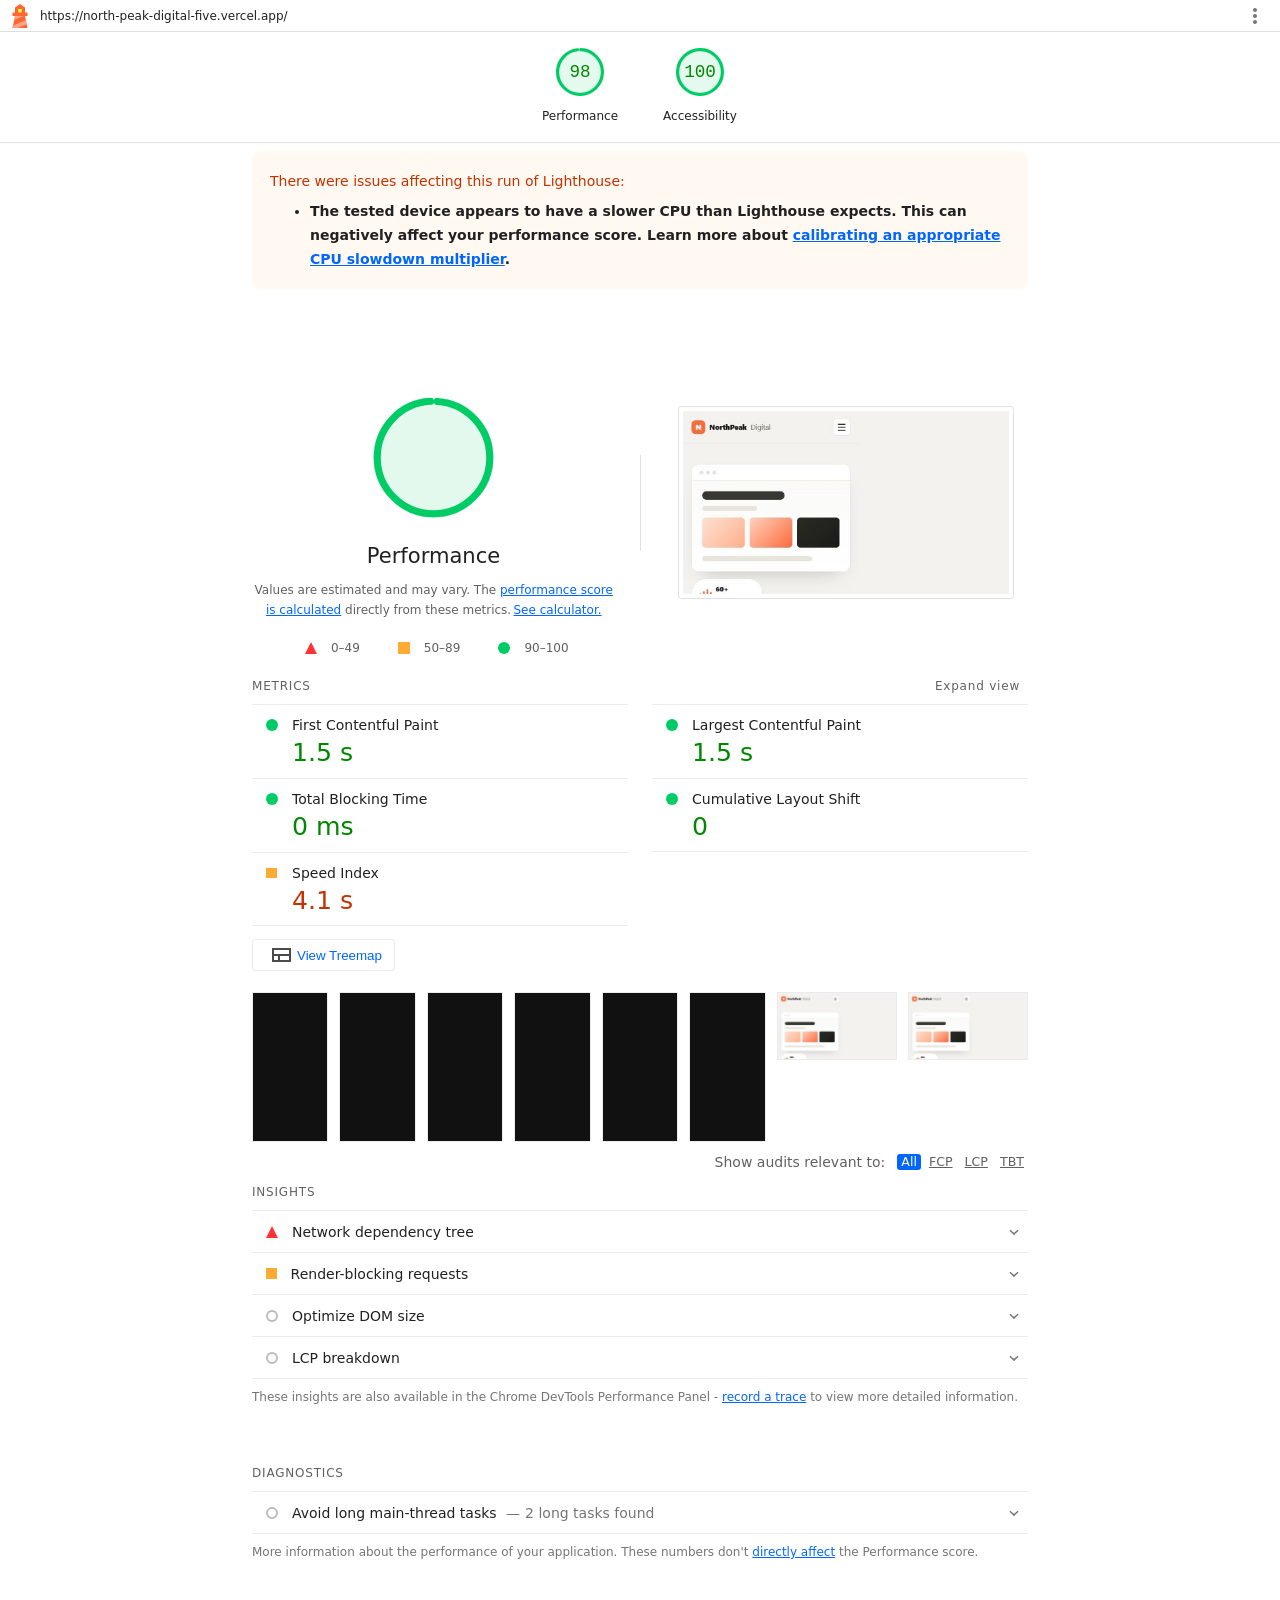
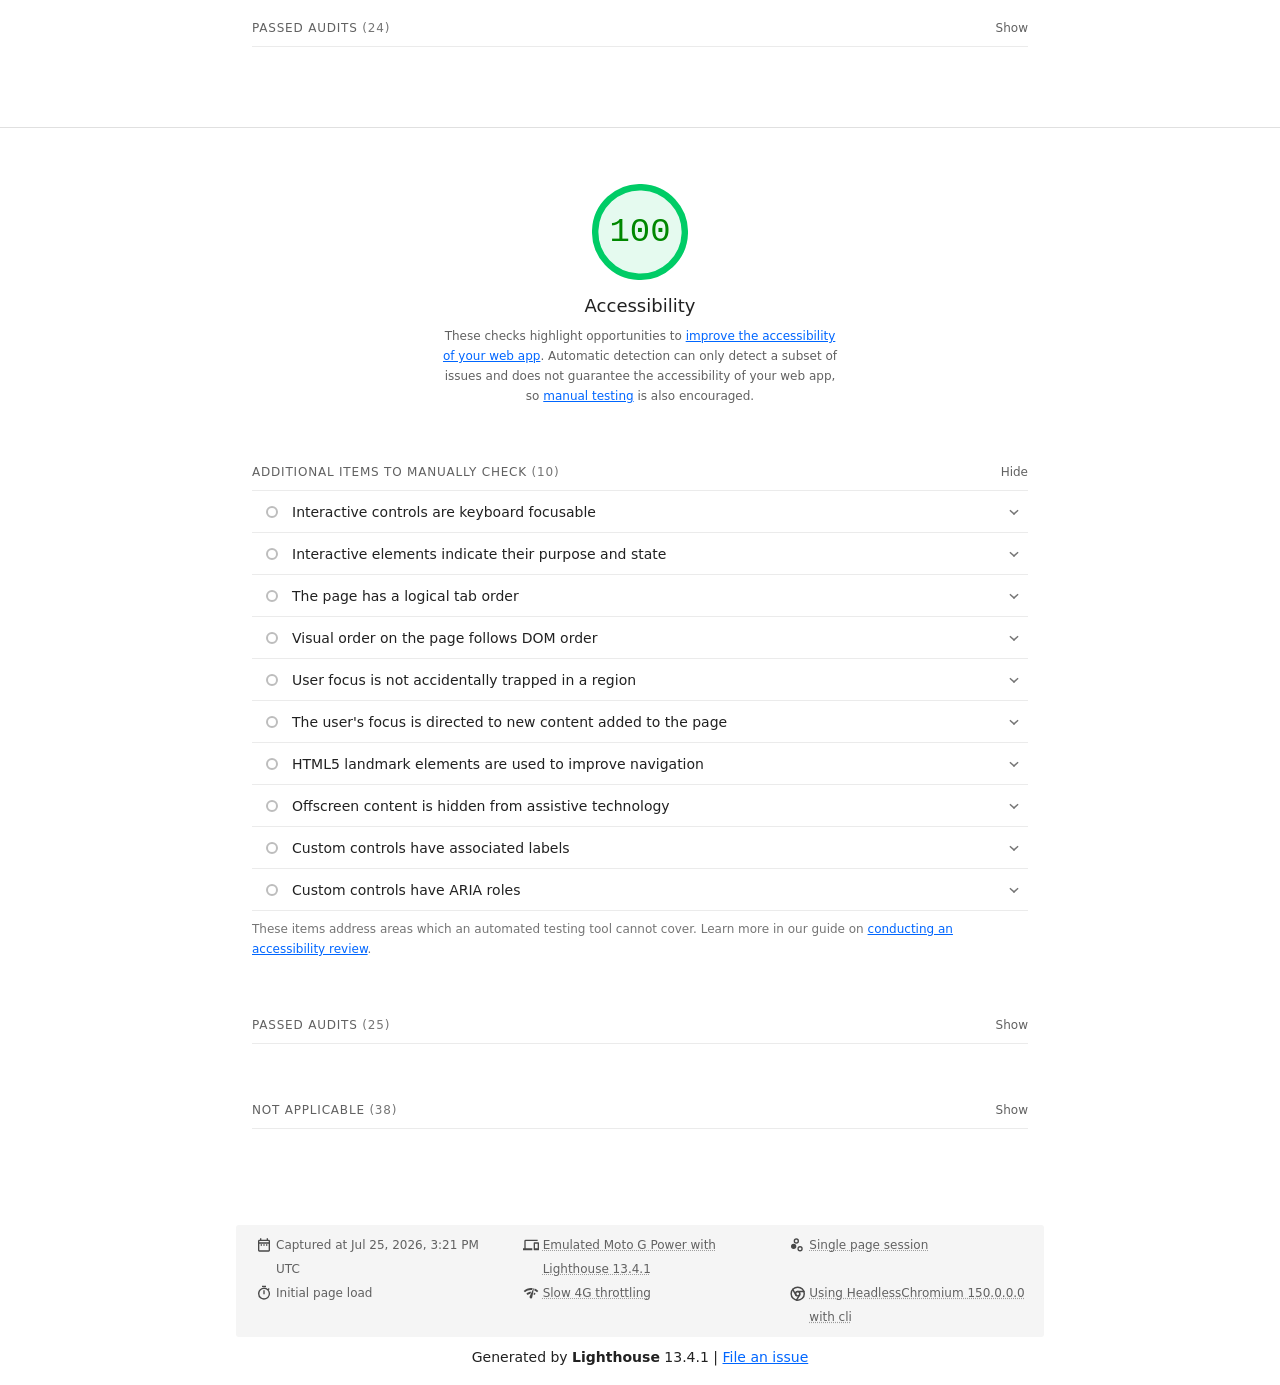
==== commit d096a5b1: "Replace Task B Lighthouse report with authoritative live-URL results" ====
--- a/docs/lighthouse-report.html
+++ b/docs/lighthouse-report.html
@@ -17,7 +17,7 @@
 
   <div id="lh-log"></div>
 
-  <script>window.__LIGHTHOUSE_JSON__ = {"lighthouseVersion":"13.4.1","requestedUrl":"http://localhost:5500/index.html","mainDocumentUrl":"http://localhost:5500/index.html","finalDisplayedUrl":"http://localhost:5500/index.html","finalUrl":"http://localhost:5500/index.html","fetchTime":"2026-07-25T14:06:02.315Z","gatherMode":"navigation","runWarnings":["The tested device appears to have a slower CPU than  Lighthouse expects. This can negatively affect your performance score. Learn more about [calibrating an appropriate CPU slowdown multiplier](https://github.com/GoogleChrome/lighthouse/blob/main/docs/throttling.md#cpu-throttling)."],"userAgent":"Mozilla/5.0 (Windows NT 10.0; Win64; x64) AppleWebKit/537.36 (KHTML, like Gecko) HeadlessChrome/150.0.0.0 Safari/537.36","environment":{"networkUserAgent":"Mozilla/5.0 (Linux; Android 11; moto g power (2022)) AppleWebKit/537.36 (KHTML, like Gecko) Chrome/150.0.0.0 Mobile Safari/537.36","hostUserAgent":"Mozilla/5.0 (Windows NT 10.0; Win64; x64) AppleWebKit/537.36 (KHTML, like Gecko) HeadlessChrome/150.0.0.0 Safari/537.36","benchmarkIndex":627,"credits":{"axe-core":"4.12.1"}},"audits":{"first-contentful-paint":{"id":"first-contentful-paint","title":"First Contentful Paint","description":"First Contentful Paint marks the time at which the first text or image is painted. [Learn more about the First Contentful Paint metric](https://developer.chrome.com/docs/lighthouse/performance/first-contentful-paint/).","score":0.93,"scoreDisplayMode":"numeric","numericValue":1670,"numericUnit":"millisecond","displayValue":"1.7 s","scoringOptions":{"p10":1800,"median":3000}},"largest-contentful-paint":{"id":"largest-contentful-paint","title":"Largest Contentful Paint","description":"Largest Contentful Paint marks the time at which the largest text or image is painted. [Learn more about the Largest Contentful Paint metric](https://developer.chrome.com/docs/lighthouse/performance/lighthouse-largest-contentful-paint/)","score":0.99,"scoreDisplayMode":"numeric","numericValue":1694.5,"numericUnit":"millisecond","displayValue":"1.7 s","scoringOptions":{"p10":2500,"median":4000}},"speed-index":{"id":"speed-index","title":"Speed Index","description":"Speed Index shows how quickly the contents of a page are visibly populated. [Learn more about the Speed Index metric](https://developer.chrome.com/docs/lighthouse/performance/speed-index/).","score":0.74,"scoreDisplayMode":"numeric","numericValue":4420.763010046315,"numericUnit":"millisecond","displayValue":"4.4 s","scoringOptions":{"p10":3387,"median":5800}},"screenshot-thumbnails":{"id":"screenshot-thumbnails","title":"Screenshot Thumbnails","description":"This is what the load of your site looked like.","score":1,"scoreDisplayMode":"informative","details":{"type":"filmstrip","scale":3000,"items":[{"timing":375,"timestamp":32487746147,"data":"[data-uri]"},{"timing":750,"timestamp":32488121147,"data":"[data-uri]"},{"timing":1125,"timestamp":32488496147,"data":"[data-uri]"},{"timing":1500,"timestamp":32488871147,"data":"[data-uri]"},{"timing":1875,"timestamp":32489246147,"data":"[data-uri]"},{"timing":2250,"timestamp":32489621147,"data":"[data-uri]"},{"timing":2625,"timestamp":32489996147,"data":"[data-uri]"},{"timing":3000,"timestamp":32490371147,"data":"[data-uri]"}]}},"final-screenshot":{"id":"final-screenshot","title":"Final Screenshot","description":"The last screenshot captured of the pageload.","score":1,"scoreDisplayMode":"informative","details":{"type":"screenshot","timing":2703,"timestamp":32490073651,"data":"[data-uri]"}},"total-blocking-time":{"id":"total-blocking-time","title":"Total Blocking Time","description":"Sum of all time periods between FCP and Time to Interactive, when task length exceeded 50ms, expressed in milliseconds. [Learn more about the Total Blocking Time metric](https://developer.chrome.com/docs/lighthouse/performance/lighthouse-total-blocking-time/).","score":1,"scoreDisplayMode":"numeric","numericValue":3,"numericUnit":"millisecond","displayValue":"0 ms","scoringOptions":{"p10":200,"median":600}},"max-potential-fid":{"id":"max-potential-fid","title":"Max Potential First Input Delay","description":"The maximum potential First Input Delay that your users could experience is the duration of the longest task. [Learn more about the Maximum Potential First Input Delay metric](https://developer.chrome.com/docs/lighthouse/performance/lighthouse-max-potential-fid/).","score":1,"scoreDisplayMode":"numeric","numericValue":56,"numericUnit":"millisecond","displayValue":"60 ms"},"cumulative-layout-shift":{"id":"cumulative-layout-shift","title":"Cumulative Layout Shift","description":"Cumulative Layout Shift measures the movement of visible elements within the viewport. [Learn more about the Cumulative Layout Shift metric](https://web.dev/articles/cls).","score":1,"scoreDisplayMode":"numeric","numericValue":0,"numericUnit":"unitless","displayValue":"0","scoringOptions":{"p10":0.1,"median":0.25},"details":{"type":"debugdata","items":[{"cumulativeLayoutShiftMainFrame":0,"newEngineResult":{"cumulativeLayoutShift":0,"cumulativeLayoutShiftMainFrame":0},"newEngineResultDiffered":false}]}},"server-response-time":{"id":"server-response-time","title":"Initial server response time was short","description":"Keep the server response time for the main document short because all other requests depend on it. [Learn more about the Time to First Byte metric](https://developer.chrome.com/docs/lighthouse/performance/time-to-first-byte/).","score":1,"scoreDisplayMode":"metricSavings","numericValue":4,"numericUnit":"millisecond","displayValue":"Root document took 0 ms","metricSavings":{"FCP":0,"LCP":0},"details":{"type":"opportunity","headings":[{"key":"url","valueType":"url","label":"URL"},{"key":"responseTime","valueType":"timespanMs","label":"Time Spent"}],"items":[{"url":"http://localhost:5500/index.html","responseTime":4}],"overallSavingsMs":0},"guidanceLevel":1},"interactive":{"id":"interactive","title":"Time to Interactive","description":"Time to Interactive is the amount of time it takes for the page to become fully interactive. [Learn more about the Time to Interactive metric](https://developer.chrome.com/docs/lighthouse/performance/interactive/).","score":1,"scoreDisplayMode":"numeric","numericValue":1727.75,"numericUnit":"millisecond","displayValue":"1.7 s"},"user-timings":{"id":"user-timings","title":"User Timing marks and measures","description":"Consider instrumenting your app with the User Timing API to measure your app's real-world performance during key user experiences. [Learn more about User Timing marks](https://developer.chrome.com/docs/lighthouse/performance/user-timings/).","score":null,"scoreDisplayMode":"notApplicable","details":{"type":"table","headings":[{"key":"name","valueType":"text","label":"Name"},{"key":"timingType","valueType":"text","label":"Type"},{"key":"startTime","valueType":"ms","granularity":0.01,"label":"Start Time"},{"key":"duration","valueType":"ms","granularity":0.01,"label":"Duration"}],"items":[]},"guidanceLevel":2},"redirects":{"id":"redirects","title":"Avoid multiple page redirects","description":"Redirects introduce additional delays before the page can be loaded. [Learn how to avoid page redirects](https://developer.chrome.com/docs/lighthouse/performance/redirects/).","score":1,"scoreDisplayMode":"metricSavings","numericValue":0,"numericUnit":"millisecond","displayValue":"","metricSavings":{"LCP":0,"FCP":0},"details":{"type":"opportunity","headings":[],"items":[],"overallSavingsMs":0},"guidanceLevel":2},"mainthread-work-breakdown":{"id":"mainthread-work-breakdown","title":"Minimize main-thread work","description":"Consider reducing the time spent parsing, compiling and executing JS. You may find delivering smaller JS payloads helps with this. [Learn how to minimize main-thread work](https://developer.chrome.com/docs/lighthouse/performance/mainthread-work-breakdown/)","score":0.5,"scoreDisplayMode":"metricSavings","numericValue":2077.500000000001,"numericUnit":"millisecond","displayValue":"2.1 s","metricSavings":{"TBT":0},"details":{"type":"table","headings":[{"key":"groupLabel","valueType":"text","label":"Category"},{"key":"duration","valueType":"ms","granularity":1,"label":"Time Spent"}],"items":[{"group":"styleLayout","groupLabel":"Style & Layout","duration":1419.2120000000002},{"group":"other","groupLabel":"Other","duration":473.98000000000064},{"group":"scriptEvaluation","groupLabel":"Script Evaluation","duration":81.55600000000003},{"group":"paintCompositeRender","groupLabel":"Rendering","duration":46.87199999999999},{"group":"parseHTML","groupLabel":"Parse HTML & CSS","duration":40.808},{"group":"garbageCollection","groupLabel":"Garbage Collection","duration":7.704000000000001},{"group":"scriptParseCompile","groupLabel":"Script Parsing & Compilation","duration":7.367999999999999}],"sortedBy":["duration"]},"guidanceLevel":1},"bootup-time":{"id":"bootup-time","title":"JavaScript execution time","description":"Consider reducing the time spent parsing, compiling, and executing JS. You may find delivering smaller JS payloads helps with this. [Learn how to reduce Javascript execution time](https://developer.chrome.com/docs/lighthouse/performance/bootup-time/).","score":1,"scoreDisplayMode":"metricSavings","numericValue":73.424,"numericUnit":"millisecond","displayValue":"0.1 s","metricSavings":{"TBT":0},"details":{"type":"table","headings":[{"key":"url","valueType":"url","label":"URL"},{"key":"total","granularity":1,"valueType":"ms","label":"Total CPU Time"},{"key":"scripting","granularity":1,"valueType":"ms","label":"Script Evaluation"},{"key":"scriptParseCompile","granularity":1,"valueType":"ms","label":"Script Parse"}],"items":[{"url":"http://localhost:5500/index.html","total":1667.296,"scripting":54.52,"scriptParseCompile":3.992},{"url":"Unattributable","total":384.2000000000007,"scripting":14.911999999999999,"scriptParseCompile":0}],"summary":{"wastedMs":73.424},"sortedBy":["total"]},"guidanceLevel":1},"diagnostics":{"id":"diagnostics","title":"Diagnostics","description":"Collection of useful page vitals.","score":1,"scoreDisplayMode":"informative","details":{"type":"debugdata","items":[{"numRequests":3,"numScripts":1,"numStylesheets":1,"numFonts":0,"numTasks":332,"numTasksOver10ms":5,"numTasksOver25ms":2,"numTasksOver50ms":1,"numTasksOver100ms":1,"numTasksOver500ms":0,"rtt":300.102,"throughput":190033656.48013726,"maxRtt":300.102,"maxServerLatency":0,"totalByteWeight":46582,"totalTaskTime":519.3749999999989,"mainDocumentTransferSize":21336}]}},"network-requests":{"id":"network-requests","title":"Network Requests","description":"Lists the network requests that were made during page load.","score":1,"scoreDisplayMode":"informative","details":{"type":"table","headings":[{"key":"url","valueType":"url","label":"URL"},{"key":"protocol","valueType":"text","label":"Protocol"},{"key":"networkRequestTime","valueType":"ms","granularity":1,"label":"Network Request Time"},{"key":"networkEndTime","valueType":"ms","granularity":1,"label":"Network End Time"},{"key":"transferSize","valueType":"bytes","displayUnit":"kb","granularity":1,"label":"Transfer Size"},{"key":"resourceSize","valueType":"bytes","displayUnit":"kb","granularity":1,"label":"Resource Size"},{"key":"statusCode","valueType":"text","label":"Status Code"},{"key":"mimeType","valueType":"text","label":"MIME Type"},{"key":"resourceType","valueType":"text","label":"Resource Type"}],"items":[{"url":"http://localhost:5500/index.html","sessionTargetType":"page","protocol":"http/1.1","cache":"none","rendererStartTime":0,"networkRequestTime":4.192999999970198,"networkEndTime":309.5029999986291,"finished":true,"transferSize":21336,"resourceSize":21014,"statusCode":200,"mimeType":"text/html","resourceType":"Document","priority":"VeryHigh","experimentalFromMainFrame":true,"entity":"localhost"},{"url":"http://localhost:5500/css/styles.css","sessionTargetType":"page","protocol":"http/1.1","cache":"none","rendererStartTime":345.1929999999702,"networkRequestTime":378.24299999698997,"networkEndTime":386.6079999990761,"finished":true,"transferSize":20702,"resourceSize":20382,"statusCode":200,"mimeType":"text/css","resourceType":"Stylesheet","priority":"VeryHigh","experimentalFromMainFrame":true,"entity":"localhost"},{"url":"http://localhost:5500/js/main.js","sessionTargetType":"page","protocol":"http/1.1","cache":"none","rendererStartTime":346.71399999782443,"networkRequestTime":379.15399999916553,"networkEndTime":390.70199999958277,"finished":true,"transferSize":4544,"resourceSize":4212,"statusCode":200,"mimeType":"application/javascript","resourceType":"Script","priority":"High","experimentalFromMainFrame":true,"entity":"localhost"}],"debugData":{"type":"debugdata","networkStartTimeTs":32487375094,"initiators":[{"type":"parser","url":"http://localhost:5500/index.html","lineNumber":8,"columnNumber":45},{"type":"parser","url":"http://localhost:5500/index.html","lineNumber":473,"columnNumber":25}]}}},"network-rtt":{"id":"network-rtt","title":"Network Round Trip Times","description":"Network round trip times (RTT) have a large impact on performance. If the RTT to an origin is high, it's an indication that servers closer to the user could improve performance. [Learn more about the Round Trip Time](https://hpbn.co/primer-on-latency-and-bandwidth/).","score":1,"scoreDisplayMode":"informative","numericValue":300.102,"numericUnit":"millisecond","displayValue":"300 ms","details":{"type":"table","headings":[{"key":"origin","valueType":"text","label":"URL"},{"key":"rtt","valueType":"ms","granularity":1,"label":"Time Spent"}],"items":[{"origin":"http://localhost:5500","rtt":300.102}],"sortedBy":["rtt"]}},"network-server-latency":{"id":"network-server-latency","title":"Server Backend Latencies","description":"Server latencies can impact web performance. If the server latency of an origin is high, it's an indication the server is overloaded or has poor backend performance. [Learn more about server response time](https://hpbn.co/primer-on-web-performance/#analyzing-the-resource-waterfall).","score":1,"scoreDisplayMode":"informative","numericValue":0,"numericUnit":"millisecond","displayValue":"0 ms","details":{"type":"table","headings":[{"key":"origin","valueType":"text","label":"URL"},{"key":"serverResponseTime","valueType":"ms","granularity":1,"label":"Time Spent"}],"items":[{"origin":"http://localhost:5500","serverResponseTime":0}],"sortedBy":["serverResponseTime"]}},"main-thread-tasks":{"id":"main-thread-tasks","title":"Tasks","description":"Lists the toplevel main thread tasks that executed during page load.","score":1,"scoreDisplayMode":"informative","details":{"type":"table","headings":[{"key":"startTime","valueType":"ms","granularity":1,"label":"Start Time"},{"key":"duration","valueType":"ms","granularity":1,"label":"End Time"}],"items":[{"duration":7.374,"startTime":6.528},{"duration":30.059,"startTime":321.574},{"duration":9.716,"startTime":352.348},{"duration":365.538,"startTime":396.965},{"duration":14.448,"startTime":768.445},{"duration":5.642,"startTime":784.511},{"duration":10.001,"startTime":791.024},{"duration":8.647,"startTime":1000.046},{"duration":13.918,"startTime":1786.288},{"duration":5.678,"startTime":3832.949}]}},"metrics":{"id":"metrics","title":"Metrics","description":"Collects all available metrics.","score":1,"scoreDisplayMode":"informative","numericValue":1728,"numericUnit":"millisecond","details":{"type":"debugdata","items":[{"firstContentfulPaint":1670,"largestContentfulPaint":1695,"interactive":1728,"speedIndex":4421,"totalBlockingTime":3,"maxPotentialFID":56,"cumulativeLayoutShift":0,"cumulativeLayoutShiftMainFrame":0,"timeToFirstByte":450,"observedTimeOrigin":0,"observedTimeOriginTs":32487371147,"observedNavigationStart":0,"observedNavigationStartTs":32487371147,"observedFirstPaint":2670,"observedFirstPaintTs":32490041038,"observedFirstContentfulPaint":2670,"observedFirstContentfulPaintTs":32490041038,"observedFirstContentfulPaintAllFrames":2670,"observedFirstContentfulPaintAllFramesTs":32490041038,"observedLargestContentfulPaint":2670,"observedLargestContentfulPaintTs":32490041038,"observedLargestContentfulPaintAllFrames":2670,"observedLargestContentfulPaintAllFramesTs":32490041038,"observedTraceEnd":5322,"observedTraceEndTs":32492693008,"observedLoad":780,"observedLoadTs":32488151565,"observedDomContentLoaded":770,"observedDomContentLoadedTs":32488141035,"observedCumulativeLayoutShift":0,"observedCumulativeLayoutShiftMainFrame":0,"observedFirstVisualChange":2675,"observedFirstVisualChangeTs":32490046147,"observedLastVisualChange":2675,"observedLastVisualChangeTs":32490046147,"observedSpeedIndex":2675,"observedSpeedIndexTs":32490046302},{"lcpInvalidated":false}]}},"resource-summary":{"id":"resource-summary","title":"Resources Summary","description":"Aggregates all network requests and groups them by type","score":1,"scoreDisplayMode":"informative","details":{"type":"table","headings":[{"key":"label","valueType":"text","label":"Resource Type"},{"key":"requestCount","valueType":"numeric","label":"Requests"},{"key":"transferSize","valueType":"bytes","label":"Transfer Size"}],"items":[{"resourceType":"total","label":"Total","requestCount":3,"transferSize":46582},{"resourceType":"document","label":"Document","requestCount":1,"transferSize":21336},{"resourceType":"stylesheet","label":"Stylesheet","requestCount":1,"transferSize":20702},{"resourceType":"script","label":"Script","requestCount":1,"transferSize":4544},{"resourceType":"image","label":"Image","requestCount":0,"transferSize":0},{"resourceType":"media","label":"Media","requestCount":0,"transferSize":0},{"resourceType":"font","label":"Font","requestCount":0,"transferSize":0},{"resourceType":"other","label":"Other","requestCount":0,"transferSize":0},{"resourceType":"third-party","label":"Third-party","requestCount":0,"transferSize":0}]}},"layout-shifts":{"id":"layout-shifts","title":"Avoid large layout shifts","description":"These are the largest layout shifts observed on the page. Each table item represents a single layout shift, and shows the element that shifted the most. Below each item are possible root causes that led to the layout shift. Some of these layout shifts may not be included in the CLS metric value due to [windowing](https://web.dev/articles/cls#what_is_cls). [Learn how to improve CLS](https://web.dev/articles/optimize-cls)","score":null,"scoreDisplayMode":"notApplicable","metricSavings":{"CLS":0},"details":{"type":"table","headings":[{"key":"node","valueType":"node","subItemsHeading":{"key":"extra"},"label":"Element"},{"key":"score","valueType":"numeric","subItemsHeading":{"key":"cause","valueType":"text"},"granularity":0.001,"label":"Layout shift score"}],"items":[]},"guidanceLevel":2},"long-tasks":{"id":"long-tasks","title":"Avoid long main-thread tasks","description":"Lists the longest tasks on the main thread, useful for identifying worst contributors to input delay. [Learn how to avoid long main-thread tasks](https://web.dev/articles/optimize-long-tasks)","score":1,"scoreDisplayMode":"informative","displayValue":"3 long tasks found","metricSavings":{"TBT":0},"details":{"type":"table","headings":[{"key":"url","valueType":"url","label":"URL"},{"key":"startTime","valueType":"ms","granularity":1,"label":"Start Time"},{"key":"duration","valueType":"ms","granularity":1,"label":"Duration"}],"items":[{"url":"http://localhost:5500/index.html","duration":731,"startTime":939},{"url":"Unattributable","duration":120,"startTime":780},{"url":"http://localhost:5500/index.html","duration":56,"startTime":1719}],"sortedBy":["duration"],"skipSumming":["startTime"],"debugData":{"type":"debugdata","urls":["http://localhost:5500/index.html","Unattributable"],"tasks":[{"urlIndex":0,"startTime":939,"duration":731,"other":731,"paintCompositeRender":0,"scriptEvaluation":0,"styleLayout":0},{"urlIndex":1,"startTime":780,"duration":120,"other":120,"scriptEvaluation":0},{"urlIndex":0,"startTime":1719,"duration":56,"other":56,"scriptEvaluation":0}]}},"guidanceLevel":1},"non-composited-animations":{"id":"non-composited-animations","title":"Avoid non-composited animations","description":"Animations which are not composited can be janky and increase CLS. [Learn how to avoid non-composited animations](https://developer.chrome.com/docs/lighthouse/performance/non-composited-animations/)","score":null,"scoreDisplayMode":"notApplicable","metricSavings":{"CLS":0},"details":{"type":"table","headings":[{"key":"node","valueType":"node","subItemsHeading":{"key":"failureReason","valueType":"text"},"label":"Element"}],"items":[]},"guidanceLevel":2},"unsized-images":{"id":"unsized-images","title":"Image elements have explicit `width` and `height`","description":"Set an explicit width and height on image elements to reduce layout shifts and improve CLS. [Learn how to set image dimensions](https://web.dev/articles/optimize-cls#images_without_dimensions)","score":1,"scoreDisplayMode":"metricSavings","metricSavings":{"CLS":0},"details":{"type":"table","headings":[{"key":"node","valueType":"node","label":""},{"key":"url","valueType":"url","label":"URL"}],"items":[]},"guidanceLevel":4},"script-treemap-data":{"id":"script-treemap-data","title":"Script Treemap Data","description":"Used for treemap app","score":1,"scoreDisplayMode":"informative","details":{"type":"treemap-data","nodes":[{"name":"http://localhost:5500/js/main.js","resourceBytes":4210,"encodedBytes":4212,"unusedBytes":3309}]}},"accesskeys":{"id":"accesskeys","title":"`[accesskey]` values are unique","description":"Access keys let users quickly focus a part of the page. For proper navigation, each access key must be unique. [Learn more about access keys](https://dequeuniversity.com/rules/axe/4.12/accesskeys).","score":null,"scoreDisplayMode":"notApplicable"},"aria-allowed-attr":{"id":"aria-allowed-attr","title":"`[aria-*]` attributes match their roles","description":"Each ARIA `role` supports a specific subset of `aria-*` attributes. Mismatching these invalidates the `aria-*` attributes. [Learn how to match ARIA attributes to their roles](https://dequeuniversity.com/rules/axe/4.12/aria-allowed-attr).","score":1,"scoreDisplayMode":"binary","details":{"type":"table","headings":[{"key":"node","valueType":"node","subItemsHeading":{"key":"relatedNode","valueType":"node"},"label":"Failing Elements"}],"items":[]}},"aria-allowed-role":{"id":"aria-allowed-role","title":"Uses ARIA roles only on compatible elements","description":"Many HTML elements can only be assigned certain ARIA roles. Using ARIA roles where they are not allowed can interfere with the accessibility of the web page. [Learn more about ARIA roles](https://dequeuniversity.com/rules/axe/4.12/aria-allowed-role).","score":null,"scoreDisplayMode":"notApplicable"},"aria-command-name":{"id":"aria-command-name","title":"`button`, `link`, and `menuitem` elements have accessible names","description":"When an element doesn't have an accessible name, screen readers announce it with a generic name, making it unusable for users who rely on screen readers. [Learn how to make command elements more accessible](https://dequeuniversity.com/rules/axe/4.12/aria-command-name).","score":null,"scoreDisplayMode":"notApplicable"},"aria-conditional-attr":{"id":"aria-conditional-attr","title":"ARIA attributes are used as specified for the element's role","description":"Some ARIA attributes are only allowed on an element under certain conditions. [Learn more about conditional ARIA attributes](https://dequeuniversity.com/rules/axe/4.12/aria-conditional-attr).","score":1,"scoreDisplayMode":"binary","details":{"type":"table","headings":[{"key":"node","valueType":"node","subItemsHeading":{"key":"relatedNode","valueType":"node"},"label":"Failing Elements"}],"items":[]}},"aria-deprecated-role":{"id":"aria-deprecated-role","title":"Deprecated ARIA roles were not used","description":"Deprecated ARIA roles may not be processed correctly by assistive technology. [Learn more about deprecated ARIA roles](https://dequeuniversity.com/rules/axe/4.12/aria-deprecated-role).","score":1,"scoreDisplayMode":"binary","details":{"type":"table","headings":[{"key":"node","valueType":"node","subItemsHeading":{"key":"relatedNode","valueType":"node"},"label":"Failing Elements"}],"items":[]}},"aria-dialog-name":{"id":"aria-dialog-name","title":"Elements with `role=\"dialog\"` or `role=\"alertdialog\"` have accessible names.","description":"ARIA dialog elements without accessible names may prevent screen readers users from discerning the purpose of these elements. [Learn how to make ARIA dialog elements more accessible](https://dequeuniversity.com/rules/axe/4.12/aria-dialog-name).","score":null,"scoreDisplayMode":"notApplicable"},"aria-hidden-body":{"id":"aria-hidden-body","title":"`[aria-hidden=\"true\"]` is not present on the document `\u003cbody>`","description":"Assistive technologies, like screen readers, work inconsistently when `aria-hidden=\"true\"` is set on the document `\u003cbody>`. [Learn how `aria-hidden` affects the document body](https://dequeuniversity.com/rules/axe/4.12/aria-hidden-body).","score":1,"scoreDisplayMode":"binary","details":{"type":"table","headings":[{"key":"node","valueType":"node","subItemsHeading":{"key":"relatedNode","valueType":"node"},"label":"Failing Elements"}],"items":[]}},"aria-hidden-focus":{"id":"aria-hidden-focus","title":"`[aria-hidden=\"true\"]` elements do not contain focusable descendents","description":"Focusable descendents within an `[aria-hidden=\"true\"]` element prevent those interactive elements from being available to users of assistive technologies like screen readers. [Learn how `aria-hidden` affects focusable elements](https://dequeuniversity.com/rules/axe/4.12/aria-hidden-focus).","score":1,"scoreDisplayMode":"binary","details":{"type":"table","headings":[{"key":"node","valueType":"node","subItemsHeading":{"key":"relatedNode","valueType":"node"},"label":"Failing Elements"}],"items":[]}},"aria-input-field-name":{"id":"aria-input-field-name","title":"ARIA input fields have accessible names","description":"When an input field doesn't have an accessible name, screen readers announce it with a generic name, making it unusable for users who rely on screen readers. [Learn more about input field labels](https://dequeuniversity.com/rules/axe/4.12/aria-input-field-name).","score":null,"scoreDisplayMode":"notApplicable"},"aria-meter-name":{"id":"aria-meter-name","title":"ARIA `meter` elements have accessible names","description":"When a meter element doesn't have an accessible name, screen readers announce it with a generic name, making it unusable for users who rely on screen readers. [Learn how to name `meter` elements](https://dequeuniversity.com/rules/axe/4.12/aria-meter-name).","score":null,"scoreDisplayMode":"notApplicable"},"aria-progressbar-name":{"id":"aria-progressbar-name","title":"ARIA `progressbar` elements have accessible names","description":"When a `progressbar` element doesn't have an accessible name, screen readers announce it with a generic name, making it unusable for users who rely on screen readers. [Learn how to label `progressbar` elements](https://dequeuniversity.com/rules/axe/4.12/aria-progressbar-name).","score":null,"scoreDisplayMode":"notApplicable"},"aria-prohibited-attr":{"id":"aria-prohibited-attr","title":"Elements use only permitted ARIA attributes","description":"Using ARIA attributes in roles where they are prohibited can mean that important information is not communicated to users of assistive technologies. [Learn more about prohibited ARIA roles](https://dequeuniversity.com/rules/axe/4.12/aria-prohibited-attr).","score":1,"scoreDisplayMode":"binary","details":{"type":"table","headings":[{"key":"node","valueType":"node","subItemsHeading":{"key":"relatedNode","valueType":"node"},"label":"Failing Elements"}],"items":[]}},"aria-required-attr":{"id":"aria-required-attr","title":"`[role]`s have all required `[aria-*]` attributes","description":"Some ARIA roles have required attributes that describe the state of the element to screen readers. [Learn more about roles and required attributes](https://dequeuniversity.com/rules/axe/4.12/aria-required-attr).","score":1,"scoreDisplayMode":"binary","details":{"type":"table","headings":[{"key":"node","valueType":"node","subItemsHeading":{"key":"relatedNode","valueType":"node"},"label":"Failing Elements"}],"items":[]}},"aria-required-children":{"id":"aria-required-children","title":"Elements with an ARIA `[role]` that require children to contain a specific `[role]` have all required children.","description":"Some ARIA parent roles must contain specific child roles to perform their intended accessibility functions. [Learn more about roles and required children elements](https://dequeuniversity.com/rules/axe/4.12/aria-required-children).","score":null,"scoreDisplayMode":"notApplicable"},"aria-required-parent":{"id":"aria-required-parent","title":"`[role]`s are contained by their required parent element","description":"Some ARIA child roles must be contained by specific parent roles to properly perform their intended accessibility functions. [Learn more about ARIA roles and required parent element](https://dequeuniversity.com/rules/axe/4.12/aria-required-parent).","score":null,"scoreDisplayMode":"notApplicable"},"aria-roles":{"id":"aria-roles","title":"`[role]` values are valid","description":"ARIA roles must have valid values in order to perform their intended accessibility functions. [Learn more about valid ARIA roles](https://dequeuniversity.com/rules/axe/4.12/aria-roles).","score":1,"scoreDisplayMode":"binary","details":{"type":"table","headings":[{"key":"node","valueType":"node","subItemsHeading":{"key":"relatedNode","valueType":"node"},"label":"Failing Elements"}],"items":[]}},"aria-text":{"id":"aria-text","title":"Elements with the `role=text` attribute do not have focusable descendents.","description":"Adding `role=text` around a text node split by markup enables VoiceOver to treat it as one phrase, but the element's focusable descendents will not be announced. [Learn more about the `role=text` attribute](https://dequeuniversity.com/rules/axe/4.12/aria-text).","score":null,"scoreDisplayMode":"notApplicable"},"aria-toggle-field-name":{"id":"aria-toggle-field-name","title":"ARIA toggle fields have accessible names","description":"When a toggle field doesn't have an accessible name, screen readers announce it with a generic name, making it unusable for users who rely on screen readers. [Learn more about toggle fields](https://dequeuniversity.com/rules/axe/4.12/aria-toggle-field-name).","score":null,"scoreDisplayMode":"notApplicable"},"aria-tooltip-name":{"id":"aria-tooltip-name","title":"ARIA `tooltip` elements have accessible names","description":"When a tooltip element doesn't have an accessible name, screen readers announce it with a generic name, making it unusable for users who rely on screen readers. [Learn how to name `tooltip` elements](https://dequeuniversity.com/rules/axe/4.12/aria-tooltip-name).","score":null,"scoreDisplayMode":"notApplicable"},"aria-treeitem-name":{"id":"aria-treeitem-name","title":"ARIA `treeitem` elements have accessible names","description":"When a `treeitem` element doesn't have an accessible name, screen readers announce it with a generic name, making it unusable for users who rely on screen readers. [Learn more about labeling `treeitem` elements](https://dequeuniversity.com/rules/axe/4.12/aria-treeitem-name).","score":null,"scoreDisplayMode":"notApplicable"},"aria-valid-attr-value":{"id":"aria-valid-attr-value","title":"`[aria-*]` attributes have valid values","description":"Assistive technologies, like screen readers, can't interpret ARIA attributes with invalid values. [Learn more about valid values for ARIA attributes](https://dequeuniversity.com/rules/axe/4.12/aria-valid-attr-value).","score":1,"scoreDisplayMode":"binary","details":{"type":"table","headings":[{"key":"node","valueType":"node","subItemsHeading":{"key":"relatedNode","valueType":"node"},"label":"Failing Elements"}],"items":[]}},"aria-valid-attr":{"id":"aria-valid-attr","title":"`[aria-*]` attributes are valid and not misspelled","description":"Assistive technologies, like screen readers, can't interpret ARIA attributes with invalid names. [Learn more about valid ARIA attributes](https://dequeuniversity.com/rules/axe/4.12/aria-valid-attr).","score":1,"scoreDisplayMode":"binary","details":{"type":"table","headings":[{"key":"node","valueType":"node","subItemsHeading":{"key":"relatedNode","valueType":"node"},"label":"Failing Elements"}],"items":[]}},"button-name":{"id":"button-name","title":"Buttons have an accessible name","description":"When a button doesn't have an accessible name, screen readers announce it as \"button\", making it unusable for users who rely on screen readers. [Learn how to make buttons more accessible](https://dequeuniversity.com/rules/axe/4.12/button-name).","score":1,"scoreDisplayMode":"binary","details":{"type":"table","headings":[{"key":"node","valueType":"node","subItemsHeading":{"key":"relatedNode","valueType":"node"},"label":"Failing Elements"}],"items":[]}},"bypass":{"id":"bypass","title":"The page contains a heading, skip link, or landmark region","description":"Adding ways to bypass repetitive content lets keyboard users navigate the page more efficiently. [Learn more about bypass blocks](https://dequeuniversity.com/rules/axe/4.12/bypass).","score":null,"scoreDisplayMode":"notApplicable"},"color-contrast":{"id":"color-contrast","title":"Background and foreground colors have a sufficient contrast ratio","description":"Low-contrast text is difficult or impossible for many users to read. [Learn how to provide sufficient color contrast](https://dequeuniversity.com/rules/axe/4.12/color-contrast).","score":1,"scoreDisplayMode":"binary","details":{"type":"table","headings":[{"key":"node","valueType":"node","subItemsHeading":{"key":"relatedNode","valueType":"node"},"label":"Failing Elements"}],"items":[]}},"definition-list":{"id":"definition-list","title":"`\u003cdl>`'s contain only properly-ordered `\u003cdt>` and `\u003cdd>` groups, `\u003cscript>`, `\u003ctemplate>` or `\u003cdiv>` elements.","description":"When definition lists are not properly marked up, screen readers may produce confusing or inaccurate output. [Learn how to structure definition lists correctly](https://dequeuniversity.com/rules/axe/4.12/definition-list).","score":null,"scoreDisplayMode":"notApplicable"},"dlitem":{"id":"dlitem","title":"Definition list items are wrapped in `\u003cdl>` elements","description":"Definition list items (`\u003cdt>` and `\u003cdd>`) must be wrapped in a parent `\u003cdl>` element to ensure that screen readers can properly announce them. [Learn how to structure definition lists correctly](https://dequeuniversity.com/rules/axe/4.12/dlitem).","score":null,"scoreDisplayMode":"notApplicable"},"document-title":{"id":"document-title","title":"Document has a `\u003ctitle>` element","description":"The title gives screen reader users an overview of the page, and search engine users rely on it heavily to determine if a page is relevant to their search. [Learn more about document titles](https://dequeuniversity.com/rules/axe/4.12/document-title).","score":1,"scoreDisplayMode":"binary","details":{"type":"table","headings":[{"key":"node","valueType":"node","subItemsHeading":{"key":"relatedNode","valueType":"node"},"label":"Failing Elements"}],"items":[]}},"duplicate-id-aria":{"id":"duplicate-id-aria","title":"ARIA IDs are unique","description":"The value of an ARIA ID must be unique to prevent other instances from being overlooked by assistive technologies. [Learn how to fix duplicate ARIA IDs](https://dequeuniversity.com/rules/axe/4.12/duplicate-id-aria).","score":null,"scoreDisplayMode":"notApplicable"},"empty-heading":{"id":"empty-heading","title":"All heading elements contain content.","description":"A heading with no content or inaccessible text prevent screen reader users from accessing information on the page's structure. [Learn more about headings](https://dequeuniversity.com/rules/axe/4.12/empty-heading).","score":null,"scoreDisplayMode":"notApplicable"},"form-field-multiple-labels":{"id":"form-field-multiple-labels","title":"No form fields have multiple labels","description":"Form fields with multiple labels can be confusingly announced by assistive technologies like screen readers which use either the first, the last, or all of the labels. [Learn how to use form labels](https://dequeuniversity.com/rules/axe/4.12/form-field-multiple-labels).","score":null,"scoreDisplayMode":"notApplicable"},"frame-title":{"id":"frame-title","title":"`\u003cframe>` or `\u003ciframe>` elements have a title","description":"Screen reader users rely on frame titles to describe the contents of frames. [Learn more about frame titles](https://dequeuniversity.com/rules/axe/4.12/frame-title).","score":null,"scoreDisplayMode":"notApplicable"},"heading-order":{"id":"heading-order","title":"Heading elements appear in a sequentially-descending order","description":"Properly ordered headings that do not skip levels convey the semantic structure of the page, making it easier to navigate and understand when using assistive technologies. [Learn more about heading order](https://dequeuniversity.com/rules/axe/4.12/heading-order).","score":1,"scoreDisplayMode":"binary","details":{"type":"table","headings":[{"key":"node","valueType":"node","subItemsHeading":{"key":"relatedNode","valueType":"node"},"label":"Failing Elements"}],"items":[]}},"html-has-lang":{"id":"html-has-lang","title":"`\u003chtml>` element has a `[lang]` attribute","description":"If a page doesn't specify a `lang` attribute, a screen reader assumes that the page is in the default language that the user chose when setting up the screen reader. If the page isn't actually in the default language, then the screen reader might not announce the page's text correctly. [Learn more about the `lang` attribute](https://dequeuniversity.com/rules/axe/4.12/html-has-lang).","score":1,"scoreDisplayMode":"binary","details":{"type":"table","headings":[{"key":"node","valueType":"node","subItemsHeading":{"key":"relatedNode","valueType":"node"},"label":"Failing Elements"}],"items":[]}},"html-lang-valid":{"id":"html-lang-valid","title":"`\u003chtml>` element has a valid value for its `[lang]` attribute","description":"Specifying a valid [BCP 47 language](https://www.w3.org/International/questions/qa-choosing-language-tags#question) helps screen readers announce text properly. [Learn how to use the `lang` attribute](https://dequeuniversity.com/rules/axe/4.12/html-lang-valid).","score":1,"scoreDisplayMode":"binary","details":{"type":"table","headings":[{"key":"node","valueType":"node","subItemsHeading":{"key":"relatedNode","valueType":"node"},"label":"Failing Elements"}],"items":[]}},"html-xml-lang-mismatch":{"id":"html-xml-lang-mismatch","title":"`\u003chtml>` element has an `[xml:lang]` attribute with the same base language as the `[lang]` attribute.","description":"If the webpage does not specify a consistent language, then the screen reader might not announce the page's text correctly. [Learn more about the `lang` attribute](https://dequeuniversity.com/rules/axe/4.12/html-xml-lang-mismatch).","score":null,"scoreDisplayMode":"notApplicable"},"identical-links-same-purpose":{"id":"identical-links-same-purpose","title":"Identical links have the same purpose.","description":"Links with the same destination should have the same description, to help users understand the link's purpose and decide whether to follow it. [Learn more about identical links](https://dequeuniversity.com/rules/axe/4.12/identical-links-same-purpose).","score":null,"scoreDisplayMode":"notApplicable"},"image-alt":{"id":"image-alt","title":"Image elements have `[alt]` attributes","description":"Informative elements should aim for short, descriptive alternate text. Decorative elements can be ignored with an empty alt attribute. [Learn more about the `alt` attribute](https://dequeuniversity.com/rules/axe/4.12/image-alt).","score":null,"scoreDisplayMode":"notApplicable"},"image-redundant-alt":{"id":"image-redundant-alt","title":"Image elements do not have `[alt]` attributes that are redundant text.","description":"Informative elements should aim for short, descriptive alternative text. Alternative text that is exactly the same as the text adjacent to the link or image is potentially confusing for screen reader users, because the text will be read twice. [Learn more about the `alt` attribute](https://dequeuniversity.com/rules/axe/4.12/image-redundant-alt).","score":null,"scoreDisplayMode":"notApplicable"},"input-button-name":{"id":"input-button-name","title":"Input buttons have discernible text.","description":"Adding discernable and accessible text to input buttons may help screen reader users understand the purpose of the input button. [Learn more about input buttons](https://dequeuniversity.com/rules/axe/4.12/input-button-name).","score":null,"scoreDisplayMode":"notApplicable"},"input-image-alt":{"id":"input-image-alt","title":"`\u003cinput type=\"image\">` elements have `[alt]` text","description":"When an image is being used as an `\u003cinput>` button, providing alternative text can help screen reader users understand the purpose of the button. [Learn about input image alt text](https://dequeuniversity.com/rules/axe/4.12/input-image-alt).","score":null,"scoreDisplayMode":"notApplicable"},"label-content-name-mismatch":{"id":"label-content-name-mismatch","title":"Elements with visible text labels have matching accessible names.","description":"Visible text labels that do not match the accessible name can result in a confusing experience for screen reader users. [Learn more about accessible names](https://dequeuniversity.com/rules/axe/4.12/label-content-name-mismatch).","score":null,"scoreDisplayMode":"notApplicable"},"label":{"id":"label","title":"Form elements have associated labels","description":"Labels ensure that form controls are announced properly by assistive technologies, like screen readers. [Learn more about form element labels](https://dequeuniversity.com/rules/axe/4.12/label).","score":1,"scoreDisplayMode":"binary","details":{"type":"table","headings":[{"key":"node","valueType":"node","subItemsHeading":{"key":"relatedNode","valueType":"node"},"label":"Failing Elements"}],"items":[]}},"landmark-one-main":{"id":"landmark-one-main","title":"Document has a main landmark.","description":"One main landmark helps screen reader users navigate a web page. [Learn more about landmarks](https://dequeuniversity.com/rules/axe/4.12/landmark-one-main).","score":1,"scoreDisplayMode":"binary","details":{"type":"table","headings":[{"key":"node","valueType":"node","subItemsHeading":{"key":"relatedNode","valueType":"node"},"label":"Failing Elements"}],"items":[]}},"link-name":{"id":"link-name","title":"Links have a discernible name","description":"Link text (and alternate text for images, when used as links) that is discernible, unique, and focusable improves the navigation experience for screen reader users. [Learn how to make links accessible](https://dequeuniversity.com/rules/axe/4.12/link-name).","score":1,"scoreDisplayMode":"binary","details":{"type":"table","headings":[{"key":"node","valueType":"node","subItemsHeading":{"key":"relatedNode","valueType":"node"},"label":"Failing Elements"}],"items":[]}},"link-in-text-block":{"id":"link-in-text-block","title":"Links are distinguishable without relying on color.","description":"Low-contrast text is difficult or impossible for many users to read. Link text that is discernible improves the experience for users with low vision. [Learn how to make links distinguishable](https://dequeuniversity.com/rules/axe/4.12/link-in-text-block).","score":null,"scoreDisplayMode":"notApplicable"},"list":{"id":"list","title":"Lists contain only `\u003cli>` elements and script supporting elements (`\u003cscript>` and `\u003ctemplate>`).","description":"Screen readers have a specific way of announcing lists. Ensuring proper list structure aids screen reader output. [Learn more about proper list structure](https://dequeuniversity.com/rules/axe/4.12/list).","score":1,"scoreDisplayMode":"binary","details":{"type":"table","headings":[{"key":"node","valueType":"node","subItemsHeading":{"key":"relatedNode","valueType":"node"},"label":"Failing Elements"}],"items":[]}},"listitem":{"id":"listitem","title":"List items (`\u003cli>`) are contained within `\u003cul>`, `\u003col>` or `\u003cmenu>` parent elements","description":"Screen readers require list items (`\u003cli>`) to be contained within a parent `\u003cul>`, `\u003col>` or `\u003cmenu>` to be announced properly. [Learn more about proper list structure](https://dequeuniversity.com/rules/axe/4.12/listitem).","score":1,"scoreDisplayMode":"binary","details":{"type":"table","headings":[{"key":"node","valueType":"node","subItemsHeading":{"key":"relatedNode","valueType":"node"},"label":"Failing Elements"}],"items":[]}},"meta-refresh":{"id":"meta-refresh","title":"The document does not use `\u003cmeta http-equiv=\"refresh\">`","description":"Users do not expect a page to refresh automatically, and doing so will move focus back to the top of the page. This may create a frustrating or confusing experience. [Learn more about the refresh meta tag](https://dequeuniversity.com/rules/axe/4.12/meta-refresh).","score":null,"scoreDisplayMode":"notApplicable"},"meta-viewport":{"id":"meta-viewport","title":"`[user-scalable=\"no\"]` is not used in the `\u003cmeta name=\"viewport\">` element and the `[maximum-scale]` attribute is not less than 5.","description":"Disabling zooming is problematic for users with low vision who rely on screen magnification to properly see the contents of a web page. [Learn more about the viewport meta tag](https://dequeuniversity.com/rules/axe/4.12/meta-viewport).","score":1,"scoreDisplayMode":"binary","details":{"type":"table","headings":[{"key":"node","valueType":"node","subItemsHeading":{"key":"relatedNode","valueType":"node"},"label":"Failing Elements"}],"items":[]}},"object-alt":{"id":"object-alt","title":"`\u003cobject>` elements have alternate text","description":"Screen readers cannot translate non-text content. Adding alternate text to `\u003cobject>` elements helps screen readers convey meaning to users. [Learn more about alt text for `object` elements](https://dequeuniversity.com/rules/axe/4.12/object-alt).","score":null,"scoreDisplayMode":"notApplicable"},"select-name":{"id":"select-name","title":"Select elements have associated label elements.","description":"Form elements without effective labels can create frustrating experiences for screen reader users. [Learn more about the `select` element](https://dequeuniversity.com/rules/axe/4.12/select-name).","score":null,"scoreDisplayMode":"notApplicable"},"skip-link":{"id":"skip-link","title":"Skip links are focusable.","description":"Including a skip link can help users skip to the main content to save time. [Learn more about skip links](https://dequeuniversity.com/rules/axe/4.12/skip-link).","score":1,"scoreDisplayMode":"binary","details":{"type":"table","headings":[{"key":"node","valueType":"node","subItemsHeading":{"key":"relatedNode","valueType":"node"},"label":"Failing Elements"}],"items":[]}},"tabindex":{"id":"tabindex","title":"No element has a `[tabindex]` value greater than 0","description":"A value greater than 0 implies an explicit navigation ordering. Although technically valid, this often creates frustrating experiences for users who rely on assistive technologies. [Learn more about the `tabindex` attribute](https://dequeuniversity.com/rules/axe/4.12/tabindex).","score":null,"scoreDisplayMode":"notApplicable"},"table-duplicate-name":{"id":"table-duplicate-name","title":"Tables have different content in the summary attribute and `\u003ccaption>`.","description":"The summary attribute should describe the table structure, while `\u003ccaption>` should have the onscreen title. Accurate table mark-up helps users of screen readers. [Learn more about summary and caption](https://dequeuniversity.com/rules/axe/4.12/table-duplicate-name).","score":null,"scoreDisplayMode":"notApplicable"},"table-fake-caption":{"id":"table-fake-caption","title":"Tables use `\u003ccaption>` instead of cells with the `[colspan]` attribute to indicate a caption.","description":"Screen readers have features to make navigating tables easier. Ensuring that tables use the actual caption element instead of cells with the `[colspan]` attribute may improve the experience for screen reader users. [Learn more about captions](https://dequeuniversity.com/rules/axe/4.12/table-fake-caption).","score":null,"scoreDisplayMode":"notApplicable"},"target-size":{"id":"target-size","title":"Touch targets have sufficient size and spacing.","description":"Touch targets with sufficient size and spacing help users who may have difficulty targeting small controls to activate the targets. [Learn more about touch targets](https://dequeuniversity.com/rules/axe/4.12/target-size).","score":1,"scoreDisplayMode":"binary","details":{"type":"table","headings":[{"key":"node","valueType":"node","subItemsHeading":{"key":"relatedNode","valueType":"node"},"label":"Failing Elements"}],"items":[]}},"td-has-header":{"id":"td-has-header","title":"`\u003ctd>` elements in a large `\u003ctable>` have one or more table headers.","description":"Screen readers have features to make navigating tables easier. Ensuring that `\u003ctd>` elements in a large table (3 or more cells in width and height) have an associated table header may improve the experience for screen reader users. [Learn more about table headers](https://dequeuniversity.com/rules/axe/4.12/td-has-header).","score":null,"scoreDisplayMode":"notApplicable"},"td-headers-attr":{"id":"td-headers-attr","title":"Cells in a `\u003ctable>` element that use the `[headers]` attribute refer to table cells within the same table.","description":"Screen readers have features to make navigating tables easier. Ensuring `\u003ctd>` cells using the `[headers]` attribute only refer to other cells in the same table may improve the experience for screen reader users. [Learn more about the `headers` attribute](https://dequeuniversity.com/rules/axe/4.12/td-headers-attr).","score":null,"scoreDisplayMode":"notApplicable"},"th-has-data-cells":{"id":"th-has-data-cells","title":"`\u003cth>` elements and elements with `[role=\"columnheader\"/\"rowheader\"]` have data cells they describe.","description":"Screen readers have features to make navigating tables easier. Ensuring table headers always refer to some set of cells may improve the experience for screen reader users. [Learn more about table headers](https://dequeuniversity.com/rules/axe/4.12/th-has-data-cells).","score":null,"scoreDisplayMode":"notApplicable"},"valid-lang":{"id":"valid-lang","title":"`[lang]` attributes have a valid value","description":"Specifying a valid [BCP 47 language](https://www.w3.org/International/questions/qa-choosing-language-tags#question) on elements helps ensure that text is pronounced correctly by a screen reader. [Learn how to use the `lang` attribute](https://dequeuniversity.com/rules/axe/4.12/valid-lang).","score":null,"scoreDisplayMode":"notApplicable"},"video-caption":{"id":"video-caption","title":"`\u003cvideo>` elements contain a `\u003ctrack>` element with `[kind=\"captions\"]`","description":"When a video provides a caption it is easier for deaf and hearing impaired users to access its information. [Learn more about video captions](https://dequeuniversity.com/rules/axe/4.12/video-caption).","score":null,"scoreDisplayMode":"notApplicable"},"custom-controls-labels":{"id":"custom-controls-labels","title":"Custom controls have associated labels","description":"Custom interactive controls have associated labels, provided by aria-label or aria-labelledby. [Learn more about custom controls and labels](https://developer.chrome.com/docs/lighthouse/accessibility/custom-controls-labels/).","score":null,"scoreDisplayMode":"manual"},"custom-controls-roles":{"id":"custom-controls-roles","title":"Custom controls have ARIA roles","description":"Custom interactive controls have appropriate ARIA roles. [Learn how to add roles to custom controls](https://developer.chrome.com/docs/lighthouse/accessibility/custom-control-roles/).","score":null,"scoreDisplayMode":"manual"},"focus-traps":{"id":"focus-traps","title":"User focus is not accidentally trapped in a region","description":"A user can tab into and out of any control or region without accidentally trapping their focus. [Learn how to avoid focus traps](https://developer.chrome.com/docs/lighthouse/accessibility/focus-traps/).","score":null,"scoreDisplayMode":"manual"},"focusable-controls":{"id":"focusable-controls","title":"Interactive controls are keyboard focusable","description":"Custom interactive controls are keyboard focusable and display a focus indicator. [Learn how to make custom controls focusable](https://developer.chrome.com/docs/lighthouse/accessibility/focusable-controls/).","score":null,"scoreDisplayMode":"manual"},"interactive-element-affordance":{"id":"interactive-element-affordance","title":"Interactive elements indicate their purpose and state","description":"Interactive elements, such as links and buttons, should indicate their state and be distinguishable from non-interactive elements. [Learn how to decorate interactive elements with affordance hints](https://developer.chrome.com/docs/lighthouse/accessibility/interactive-element-affordance/).","score":null,"scoreDisplayMode":"manual"},"logical-tab-order":{"id":"logical-tab-order","title":"The page has a logical tab order","description":"Tabbing through the page follows the visual layout. Users cannot focus elements that are offscreen. [Learn more about logical tab ordering](https://developer.chrome.com/docs/lighthouse/accessibility/logical-tab-order/).","score":null,"scoreDisplayMode":"manual"},"managed-focus":{"id":"managed-focus","title":"The user's focus is directed to new content added to the page","description":"If new content, such as a dialog, is added to the page, the user's focus is directed to it. [Learn how to direct focus to new content](https://developer.chrome.com/docs/lighthouse/accessibility/managed-focus/).","score":null,"scoreDisplayMode":"manual"},"offscreen-content-hidden":{"id":"offscreen-content-hidden","title":"Offscreen content is hidden from assistive technology","description":"Offscreen content is hidden with display: none or aria-hidden=true. [Learn how to properly hide offscreen content](https://developer.chrome.com/docs/lighthouse/accessibility/offscreen-content-hidden/).","score":null,"scoreDisplayMode":"manual"},"use-landmarks":{"id":"use-landmarks","title":"HTML5 landmark elements are used to improve navigation","description":"Landmark elements (`\u003cmain>`, `\u003cnav>`, etc.) are used to improve the keyboard navigation of the page for assistive technology. [Learn more about landmark elements](https://developer.chrome.com/docs/lighthouse/accessibility/use-landmarks/).","score":null,"scoreDisplayMode":"manual"},"visual-order-follows-dom":{"id":"visual-order-follows-dom","title":"Visual order on the page follows DOM order","description":"DOM order matches the visual order, improving navigation for assistive technology. [Learn more about DOM and visual ordering](https://developer.chrome.com/docs/lighthouse/accessibility/visual-order-follows-dom/).","score":null,"scoreDisplayMode":"manual"},"autocomplete-valid":{"id":"autocomplete-valid","title":"`autocomplete` attributes are used correctly","description":"The `autocomplete` attribute values must be valid and correctly applied for screen readers to function correctly. [Learn more about valid autocomplete values](https://dequeuniversity.com/rules/axe/4.12/autocomplete-valid).","score":1,"scoreDisplayMode":"binary","details":{"type":"table","headings":[{"key":"node","valueType":"node","subItemsHeading":{"key":"relatedNode","valueType":"node"},"label":"Failing Elements"}],"items":[]}},"presentation-role-conflict":{"id":"presentation-role-conflict","title":"Elements with `role=\"none\"` or `role=\"presentation\"` do not have conflicts","description":"There are certain cases where the semantic role of an element with `role=\"none\"` or `role=\"presentation\"` does not resolve to none or presentation. To ensure the element remains removed from the accessibility tree, you should not add any global ARIA attributes to the element or make it focusable. [Learn more about presentation role conflict](https://dequeuniversity.com/rules/axe/4.12/presentation-role-conflict).","score":null,"scoreDisplayMode":"notApplicable"},"svg-img-alt":{"id":"svg-img-alt","title":"SVG elements with an `img` role have an accessible text alternative","description":"Ensures SVG elements with an `img`, `graphics-document` or `graphics-symbol` role have an accessible text alternative. [Learn more about SVG alt text](https://dequeuniversity.com/rules/axe/4.12/svg-img-alt).","score":null,"scoreDisplayMode":"notApplicable"},"total-byte-weight":{"id":"total-byte-weight","title":"Avoids enormous network payloads","description":"Large network payloads cost users real money and are highly correlated with long load times. [Learn how to reduce payload sizes](https://developer.chrome.com/docs/lighthouse/performance/total-byte-weight/).","score":1,"scoreDisplayMode":"metricSavings","numericValue":46582,"numericUnit":"byte","displayValue":"Total size was 45 KiB","details":{"type":"table","headings":[{"key":"url","valueType":"url","label":"URL"},{"key":"totalBytes","valueType":"bytes","label":"Transfer Size"}],"items":[{"url":"http://localhost:5500/index.html","totalBytes":21336},{"url":"http://localhost:5500/css/styles.css","totalBytes":20702},{"url":"http://localhost:5500/js/main.js","totalBytes":4544}],"sortedBy":["totalBytes"]},"guidanceLevel":1},"unminified-css":{"id":"unminified-css","title":"Minify CSS","description":"Minifying CSS files can reduce network payload sizes. [Learn how to minify CSS](https://developer.chrome.com/docs/lighthouse/performance/unminified-css/).","score":0.5,"scoreDisplayMode":"metricSavings","numericValue":0,"numericUnit":"millisecond","displayValue":"Est savings of 5 KiB","metricSavings":{"FCP":0,"LCP":0},"details":{"type":"opportunity","headings":[{"key":"url","valueType":"url","label":"URL"},{"key":"totalBytes","valueType":"bytes","label":"Transfer Size"},{"key":"wastedBytes","valueType":"bytes","label":"Est Savings"}],"items":[{"url":"http://localhost:5500/css/styles.css","totalBytes":20702,"wastedBytes":5627,"wastedPercent":27.179462006675827}],"overallSavingsMs":0,"overallSavingsBytes":5627,"sortedBy":["wastedBytes"],"debugData":{"type":"debugdata","metricSavings":{"FCP":0,"LCP":0}}},"guidanceLevel":3},"unminified-javascript":{"id":"unminified-javascript","title":"Minify JavaScript","description":"Minifying JavaScript files can reduce payload sizes and script parse time. [Learn how to minify JavaScript](https://developer.chrome.com/docs/lighthouse/performance/unminified-javascript/).","score":1,"scoreDisplayMode":"metricSavings","numericValue":0,"numericUnit":"millisecond","displayValue":"","warnings":[],"metricSavings":{"FCP":0,"LCP":0},"details":{"type":"opportunity","headings":[],"items":[],"overallSavingsMs":0,"overallSavingsBytes":0,"sortedBy":["wastedBytes"],"debugData":{"type":"debugdata","metricSavings":{"FCP":0,"LCP":0}}},"guidanceLevel":3},"unused-css-rules":{"id":"unused-css-rules","title":"Reduce unused CSS","description":"Reduce unused rules from stylesheets and defer CSS not used for above-the-fold content to decrease bytes consumed by network activity. [Learn how to reduce unused CSS](https://developer.chrome.com/docs/lighthouse/performance/unused-css-rules/).","score":1,"scoreDisplayMode":"metricSavings","numericValue":0,"numericUnit":"millisecond","displayValue":"","metricSavings":{"FCP":0,"LCP":0},"details":{"type":"opportunity","headings":[],"items":[],"overallSavingsMs":0,"overallSavingsBytes":0,"sortedBy":["wastedBytes"],"debugData":{"type":"debugdata","metricSavings":{"FCP":0,"LCP":0}}},"guidanceLevel":1},"unused-javascript":{"id":"unused-javascript","title":"Reduce unused JavaScript","description":"Reduce unused JavaScript and defer loading scripts until they are required to decrease bytes consumed by network activity. [Learn how to reduce unused JavaScript](https://developer.chrome.com/docs/lighthouse/performance/unused-javascript/).","score":1,"scoreDisplayMode":"metricSavings","numericValue":0,"numericUnit":"millisecond","displayValue":"","metricSavings":{"FCP":0,"LCP":0},"details":{"type":"opportunity","headings":[],"items":[],"overallSavingsMs":0,"overallSavingsBytes":0,"sortedBy":["wastedBytes"],"debugData":{"type":"debugdata","metricSavings":{"FCP":0,"LCP":0}}},"guidanceLevel":1},"bf-cache":{"id":"bf-cache","title":"Page didn't prevent back/forward cache restoration","description":"Many navigations are performed by going back to a previous page, or forwards again. The back/forward cache (bfcache) can speed up these return navigations. [Learn more about the bfcache](https://developer.chrome.com/docs/lighthouse/performance/bf-cache/)","score":1,"scoreDisplayMode":"binary","guidanceLevel":4},"cache-insight":{"id":"cache-insight","title":"Use efficient cache lifetimes","description":"A long cache lifetime can speed up repeat visits to your page. [Learn more about caching](https://developer.chrome.com/docs/performance/insights/cache).","score":0.5,"scoreDisplayMode":"metricSavings","displayValue":"Est savings of 20 KiB","metricSavings":{"FCP":0,"LCP":0},"details":{"type":"table","headings":[{"key":"url","valueType":"url","label":"Request"},{"key":"cacheLifetimeMs","valueType":"ms","label":"Cache TTL","displayUnit":"duration"},{"key":"totalBytes","valueType":"bytes","label":"Transfer Size","displayUnit":"kb","granularity":1}],"items":[{"url":"http://localhost:5500/css/styles.css","cacheLifetimeMs":3600000,"totalBytes":20702,"wastedBytes":16561.600000000002},{"url":"http://localhost:5500/js/main.js","cacheLifetimeMs":3600000,"totalBytes":4544,"wastedBytes":3635.2000000000003}],"sortedBy":["wastedBytes"],"skipSumming":["cacheLifetimeMs"],"debugData":{"type":"debugdata","wastedBytes":20196.800000000003}},"guidanceLevel":3},"cls-culprits-insight":{"id":"cls-culprits-insight","title":"Layout shift culprits","description":"Layout shifts occur when elements move absent any user interaction. [Investigate the causes of layout shifts](https://developer.chrome.com/docs/performance/insights/cls-culprit), such as elements being added, removed, or their fonts changing as the page loads.","score":1,"scoreDisplayMode":"numeric","metricSavings":{"CLS":0},"details":{"type":"list","items":[]},"guidanceLevel":3},"document-latency-insight":{"id":"document-latency-insight","title":"Document request latency","description":"Your first network request is the most important. [Reduce its latency](https://developer.chrome.com/docs/performance/insights/document-latency) by avoiding redirects, ensuring a fast server response, and enabling text compression.","score":0.5,"scoreDisplayMode":"metricSavings","displayValue":"Est savings of 14 KiB","metricSavings":{"FCP":0,"LCP":0},"details":{"type":"checklist","items":{"noRedirects":{"label":"Avoids redirects","value":true},"serverResponseIsFast":{"label":"Server responds quickly (observed 4 ms)","value":true},"usesCompression":{"label":"No compression applied","value":false}},"debugData":{"type":"debugdata","redirectDuration":0,"serverResponseTime":4,"uncompressedResponseBytes":14079,"wastedBytes":14079}},"guidanceLevel":3},"dom-size-insight":{"id":"dom-size-insight","title":"Optimize DOM size","description":"A large DOM can increase the duration of style calculations and layout reflows, impacting page responsiveness. A large DOM will also increase memory usage. [Learn how to avoid an excessive DOM size](https://developer.chrome.com/docs/performance/insights/dom-size).","score":1,"scoreDisplayMode":"informative","numericValue":343,"numericUnit":"element","metricSavings":{"INP":0},"details":{"type":"table","headings":[{"key":"statistic","valueType":"text","label":"Statistic"},{"key":"node","valueType":"node","label":"Element"},{"key":"value","valueType":"numeric","label":"Value"}],"items":[{"statistic":"Total elements","value":{"type":"numeric","granularity":1,"value":343}},{"statistic":"DOM depth","node":{"type":"node","lhId":"page-3-DIV","path":"1,HTML,1,BODY,2,MAIN,1,SECTION,0,DIV,0,DIV,0,DIV,1,DIV,2,DIV,0,DIV","selector":"div.browser-card > div.browser-body > div.skel-blocks > div.skel-block","boundingRect":{"top":250,"bottom":320,"left":45,"right":145,"width":100,"height":70},"snippet":"\u003cdiv class=\"skel-block\">","nodeLabel":"div.browser-card > div.browser-body > div.skel-blocks > div.skel-block"},"value":{"type":"numeric","granularity":1,"value":9}},{"statistic":"Most children","node":{"type":"node","lhId":"page-2-MAIN","path":"1,HTML,1,BODY,2,MAIN","selector":"body > main#main","boundingRect":{"top":76,"bottom":8321,"left":0,"right":412,"width":412,"height":8245},"snippet":"\u003cmain id=\"main\">","nodeLabel":"60+\nStores launched\n\nSHOPIFY & WEB DEVELOPMENT AGENCY\n\nCrafting Stores,\nScaling…"},"value":{"type":"numeric","granularity":1,"value":7}}],"debugData":{"type":"debugdata","totalElements":343,"maxChildren":7,"maxDepth":9}},"guidanceLevel":3},"duplicated-javascript-insight":{"id":"duplicated-javascript-insight","title":"Duplicated JavaScript","description":"Remove large, [duplicate JavaScript modules](https://developer.chrome.com/docs/performance/insights/duplicated-javascript) from bundles to reduce unnecessary bytes consumed by network activity.","score":1,"scoreDisplayMode":"metricSavings","metricSavings":{"FCP":0,"LCP":0},"details":{"type":"table","headings":[{"key":"source","valueType":"code","subItemsHeading":{"key":"url","valueType":"url"},"label":"Source"},{"key":"wastedBytes","valueType":"bytes","subItemsHeading":{"key":"sourceTransferBytes"},"granularity":10,"label":"Duplicated bytes"}],"items":[],"debugData":{"type":"debugdata","wastedBytes":0}},"guidanceLevel":2},"font-display-insight":{"id":"font-display-insight","title":"Font display","description":"Consider setting [font-display](https://developer.chrome.com/docs/performance/insights/font-display) to swap or optional to ensure text is consistently visible. swap can be further optimized to mitigate layout shifts with [font metric overrides](https://developer.chrome.com/blog/font-fallbacks).","score":1,"scoreDisplayMode":"metricSavings","metricSavings":{"INP":0},"details":{"type":"table","headings":[{"key":"url","valueType":"url","label":"URL"},{"key":"wastedMs","valueType":"ms","label":"Est Savings"}],"items":[],"skipSumming":["wastedMs"]},"guidanceLevel":3},"forced-reflow-insight":{"id":"forced-reflow-insight","title":"Forced reflow","description":"A forced reflow occurs when JavaScript queries geometric properties (such as offsetWidth) after styles have been invalidated by a change to the DOM state. This can result in poor performance. Learn more about [forced reflows](https://developer.chrome.com/docs/performance/insights/forced-reflow) and possible mitigations.","score":1,"scoreDisplayMode":"numeric","details":{"type":"list","items":[{"type":"table","headings":[{"key":"source","valueType":"source-location","label":"Source"},{"key":"reflowTime","valueType":"ms","granularity":1,"label":"Total reflow time"}],"items":[]}]},"guidanceLevel":3},"image-delivery-insight":{"id":"image-delivery-insight","title":"Improve image delivery","description":"Reducing the download time of images can improve the perceived load time of the page and LCP. [Learn more about optimizing image size](https://developer.chrome.com/docs/performance/insights/image-delivery)","score":1,"scoreDisplayMode":"metricSavings","metricSavings":{"FCP":0,"LCP":0},"details":{"type":"table","headings":[{"key":"node","valueType":"node","label":""},{"key":"url","valueType":"url","label":"URL","subItemsHeading":{"key":"reason","valueType":"text"}},{"key":"totalBytes","valueType":"bytes","label":"Resource Size"},{"key":"wastedBytes","valueType":"bytes","label":"Est Savings","subItemsHeading":{"key":"wastedBytes","valueType":"bytes"}}],"items":[],"debugData":{"type":"debugdata","wastedBytes":0}},"guidanceLevel":3},"inp-breakdown-insight":{"id":"inp-breakdown-insight","title":"INP breakdown","description":"Start investigating [how to improve INP](https://developer.chrome.com/docs/performance/insights/inp-breakdown) by looking at the longest subpart.","score":null,"scoreDisplayMode":"notApplicable","guidanceLevel":3},"lcp-breakdown-insight":{"id":"lcp-breakdown-insight","title":"LCP breakdown","description":"Each [subpart has specific improvement strategies](https://developer.chrome.com/docs/performance/insights/lcp-breakdown). Ideally, most of the LCP time should be spent on loading the resources, not within delays.","score":0,"scoreDisplayMode":"numeric","metricSavings":{"LCP":0},"details":{"type":"list","items":[{"type":"table","headings":[{"key":"label","valueType":"text","label":"Subpart"},{"key":"duration","valueType":"ms","label":"Duration"}],"items":[{"subpart":"timeToFirstByte","label":"Time to first byte","duration":312.645},{"subpart":"elementRenderDelay","label":"Element render delay","duration":2357.246}]},{"type":"node","lhId":"page-0-P","path":"1,HTML,1,BODY,2,MAIN,1,SECTION,0,DIV,1,DIV,2,P","selector":"section#top > div.container > div.hero-copy > p.hero-sub","boundingRect":{"top":628,"bottom":733,"left":20,"right":392,"width":372,"height":106},"snippet":"\u003cp class=\"hero-sub\">","nodeLabel":"NorthPeak Digital designs and builds fast, hand-coded websites and Shopify stor…"}]},"guidanceLevel":3},"lcp-discovery-insight":{"id":"lcp-discovery-insight","title":"LCP request discovery","description":"[Optimize LCP](https://developer.chrome.com/docs/performance/insights/lcp-discovery) by making the LCP image discoverable from the HTML immediately, and avoiding lazy-loading","score":null,"scoreDisplayMode":"notApplicable","guidanceLevel":3},"legacy-javascript-insight":{"id":"legacy-javascript-insight","title":"Legacy JavaScript","description":"Polyfills and transforms enable older browsers to use new JavaScript features. However, many aren't necessary for modern browsers. Consider modifying your JavaScript build process to not transpile [Baseline](https://web.dev/articles/baseline-and-polyfills) features, unless you know you must support older browsers. [Learn why most sites can deploy ES6+ code without transpiling](https://developer.chrome.com/docs/performance/insights/legacy-javascript)","score":1,"scoreDisplayMode":"metricSavings","metricSavings":{"FCP":0,"LCP":0},"details":{"type":"table","headings":[{"key":"url","valueType":"url","subItemsHeading":{"key":"location","valueType":"source-location"},"label":"URL"},{"key":null,"valueType":"code","subItemsHeading":{"key":"signal"},"label":""},{"key":"wastedBytes","valueType":"bytes","label":"Wasted bytes"}],"items":[],"debugData":{"type":"debugdata","wastedBytes":0}},"guidanceLevel":2},"modern-http-insight":{"id":"modern-http-insight","title":"Modern HTTP","description":"HTTP/2 and HTTP/3 offer many benefits over HTTP/1.1, such as multiplexing. [Learn more about using modern HTTP](https://developer.chrome.com/docs/performance/insights/modern-http).","score":1,"scoreDisplayMode":"metricSavings","metricSavings":{"FCP":0,"LCP":0},"details":{"type":"table","headings":[{"key":"url","valueType":"url","label":"URL"},{"key":"protocol","valueType":"text","label":"Protocol"}],"items":[]},"guidanceLevel":3},"network-dependency-tree-insight":{"id":"network-dependency-tree-insight","title":"Network dependency tree","description":"[Avoid chaining critical requests](https://developer.chrome.com/docs/performance/insights/network-dependency-tree) by reducing the length of chains, reducing the download size of resources, or deferring the download of unnecessary resources to improve page load.","score":0,"scoreDisplayMode":"numeric","metricSavings":{"LCP":0},"details":{"type":"list","items":[{"type":"list-section","value":{"type":"network-tree","chains":{"E214CC4C1CF864B3C78B9CA9E42BF9EE":{"url":"http://localhost:5500/index.html","navStartToEndTime":359,"transferSize":21336,"isLongest":true,"children":{"14784.3":{"url":"http://localhost:5500/js/main.js","navStartToEndTime":759,"transferSize":4544,"isLongest":true,"children":{}},"14784.2":{"url":"http://localhost:5500/css/styles.css","navStartToEndTime":392,"transferSize":20702,"children":{}}}}},"longestChain":{"duration":759}}},{"type":"list-section","title":"Preconnected origins","description":"[preconnect](https://developer.chrome.com/docs/lighthouse/performance/uses-rel-preconnect/) hints help the browser establish a connection earlier in the page load, saving time when the first request for that origin is made. The following are the origins that the page preconnected to.","value":{"type":"text","value":"no origins were preconnected"}},{"type":"list-section","title":"Preconnect candidates","description":"Add [preconnect](https://developer.chrome.com/docs/lighthouse/performance/uses-rel-preconnect/) hints to your most important origins, but try to use no more than 4.","value":{"type":"text","value":"No additional origins are good candidates for preconnecting"}}]},"guidanceLevel":1},"render-blocking-insight":{"id":"render-blocking-insight","title":"Render-blocking requests","description":"Requests are blocking the page's initial render, which may delay LCP. [Deferring or inlining](https://developer.chrome.com/docs/performance/insights/render-blocking) can move these network requests out of the critical path.","score":0.5,"scoreDisplayMode":"metricSavings","metricSavings":{"FCP":0,"LCP":0},"details":{"type":"table","headings":[{"key":"url","valueType":"url","label":"URL"},{"key":"totalBytes","valueType":"bytes","label":"Transfer Size"},{"key":"wastedMs","valueType":"timespanMs","label":"Duration"}],"items":[{"url":"http://localhost:5500/js/main.js","totalBytes":4544,"wastedMs":330},{"url":"http://localhost:5500/css/styles.css","totalBytes":20702,"wastedMs":180}]},"guidanceLevel":3},"third-parties-insight":{"id":"third-parties-insight","title":"3rd parties","description":"3rd party code can significantly impact load performance. [Reduce and defer loading of 3rd party code](https://developer.chrome.com/docs/performance/insights/third-parties) to prioritize your page's content.","score":1,"scoreDisplayMode":"numeric","details":{"type":"table","headings":[{"key":"entity","valueType":"text","label":"3rd party","subItemsHeading":{"key":"url","valueType":"url"}},{"key":"transferSize","granularity":1,"valueType":"bytes","label":"Transfer size","subItemsHeading":{"key":"transferSize"}},{"key":"mainThreadTime","granularity":1,"valueType":"ms","label":"Main thread time","subItemsHeading":{"key":"mainThreadTime"}}],"items":[]},"guidanceLevel":3},"viewport-insight":{"id":"viewport-insight","title":"Optimize viewport for mobile","description":"Tap interactions may be [delayed by up to 300 ms](https://developer.chrome.com/docs/performance/insights/viewport) if the viewport is not optimized for mobile.","score":1,"scoreDisplayMode":"numeric","metricSavings":{"INP":0},"details":{"type":"table","headings":[{"key":"node","valueType":"node","label":""}],"items":[{"node":{"type":"node","lhId":"page-1-META","path":"1,HTML,0,HEAD,1,META","selector":"head > meta","boundingRect":{"top":0,"bottom":0,"left":0,"right":0,"width":0,"height":0},"snippet":"\u003cmeta name=\"viewport\" content=\"width=device-width, initial-scale=1.0\">","nodeLabel":"head > meta"}}]},"guidanceLevel":3}},"configSettings":{"output":["html","json"],"maxWaitForFcp":30000,"maxWaitForLoad":45000,"pauseAfterFcpMs":1000,"pauseAfterLoadMs":1000,"networkQuietThresholdMs":1000,"cpuQuietThresholdMs":1000,"formFactor":"mobile","throttling":{"rttMs":150,"throughputKbps":1638.4,"requestLatencyMs":562.5,"downloadThroughputKbps":1474.5600000000002,"uploadThroughputKbps":675,"cpuSlowdownMultiplier":4},"throttlingMethod":"simulate","screenEmulation":{"mobile":true,"width":412,"height":823,"deviceScaleFactor":1.75,"disabled":false},"emulatedUserAgent":"Mozilla/5.0 (Linux; Android 11; moto g power (2022)) AppleWebKit/537.36 (KHTML, like Gecko) Chrome/136.0.0.0 Mobile Safari/537.36","auditMode":false,"gatherMode":false,"clearStorageTypes":["file_systems","shader_cache","service_workers","cache_storage"],"disableStorageReset":false,"debugNavigation":false,"channel":"cli","usePassiveGathering":false,"disableFullPageScreenshot":false,"skipAboutBlank":false,"blankPage":"about:blank","ignoreStatusCode":false,"locale":"en-US","blockedUrlPatterns":null,"additionalTraceCategories":null,"extraHeaders":null,"precomputedLanternData":null,"onlyAudits":null,"onlyCategories":["performance","accessibility"],"skipAudits":null},"categories":{"performance":{"title":"Performance","supportedModes":["navigation","timespan","snapshot"],"auditRefs":[{"id":"first-contentful-paint","weight":10,"group":"metrics","acronym":"FCP"},{"id":"largest-contentful-paint","weight":25,"group":"metrics","acronym":"LCP"},{"id":"total-blocking-time","weight":30,"group":"metrics","acronym":"TBT"},{"id":"cumulative-layout-shift","weight":25,"group":"metrics","acronym":"CLS"},{"id":"speed-index","weight":10,"group":"metrics","acronym":"SI"},{"id":"cache-insight","weight":0,"group":"insights"},{"id":"cls-culprits-insight","weight":0,"group":"insights"},{"id":"document-latency-insight","weight":0,"group":"insights"},{"id":"dom-size-insight","weight":0,"group":"insights"},{"id":"duplicated-javascript-insight","weight":0,"group":"insights"},{"id":"font-display-insight","weight":0,"group":"insights"},{"id":"forced-reflow-insight","weight":0,"group":"insights"},{"id":"image-delivery-insight","weight":0,"group":"insights"},{"id":"inp-breakdown-insight","weight":0,"group":"insights"},{"id":"lcp-breakdown-insight","weight":0,"group":"insights"},{"id":"lcp-discovery-insight","weight":0,"group":"insights"},{"id":"legacy-javascript-insight","weight":0,"group":"insights"},{"id":"modern-http-insight","weight":0,"group":"insights"},{"id":"network-dependency-tree-insight","weight":0,"group":"insights"},{"id":"render-blocking-insight","weight":0,"group":"insights"},{"id":"third-parties-insight","weight":0,"group":"insights"},{"id":"viewport-insight","weight":0,"group":"insights"},{"id":"interactive","weight":0,"group":"hidden","acronym":"TTI"},{"id":"max-potential-fid","weight":0,"group":"hidden"},{"id":"unminified-css","weight":0,"group":"diagnostics"},{"id":"unminified-javascript","weight":0,"group":"diagnostics"},{"id":"unused-css-rules","weight":0,"group":"diagnostics"},{"id":"unused-javascript","weight":0,"group":"diagnostics"},{"id":"total-byte-weight","weight":0,"group":"diagnostics"},{"id":"user-timings","weight":0,"group":"diagnostics"},{"id":"bootup-time","weight":0,"group":"diagnostics"},{"id":"mainthread-work-breakdown","weight":0,"group":"diagnostics"},{"id":"long-tasks","weight":0,"group":"diagnostics"},{"id":"non-composited-animations","weight":0,"group":"diagnostics"},{"id":"unsized-images","weight":0,"group":"diagnostics"},{"id":"bf-cache","weight":0,"group":"diagnostics"},{"id":"network-requests","weight":0,"group":"hidden"},{"id":"network-rtt","weight":0,"group":"hidden"},{"id":"network-server-latency","weight":0,"group":"hidden"},{"id":"main-thread-tasks","weight":0,"group":"hidden"},{"id":"diagnostics","weight":0,"group":"hidden"},{"id":"metrics","weight":0,"group":"hidden"},{"id":"screenshot-thumbnails","weight":0,"group":"hidden"},{"id":"final-screenshot","weight":0,"group":"hidden"},{"id":"script-treemap-data","weight":0,"group":"hidden"},{"id":"resource-summary","weight":0,"group":"hidden"},{"id":"redirects","weight":0,"group":"hidden"},{"id":"server-response-time","weight":0,"group":"hidden"},{"id":"layout-shifts","weight":0,"group":"hidden"}],"id":"performance","score":0.96},"accessibility":{"title":"Accessibility","description":"These checks highlight opportunities to [improve the accessibility of your web app](https://developer.chrome.com/docs/lighthouse/accessibility/). Automatic detection can only detect a subset of issues and does not guarantee the accessibility of your web app, so [manual testing](https://web.dev/articles/how-to-review) is also encouraged.","manualDescription":"These items address areas which an automated testing tool cannot cover. Learn more in our guide on [conducting an accessibility review](https://web.dev/articles/how-to-review).","supportedModes":["navigation","snapshot"],"auditRefs":[{"id":"accesskeys","weight":0,"group":"a11y-navigation"},{"id":"aria-allowed-attr","weight":10,"group":"a11y-aria"},{"id":"aria-command-name","weight":0,"group":"a11y-aria"},{"id":"aria-conditional-attr","weight":7,"group":"a11y-aria"},{"id":"aria-deprecated-role","weight":1,"group":"a11y-aria"},{"id":"aria-dialog-name","weight":0,"group":"a11y-aria"},{"id":"aria-hidden-body","weight":10,"group":"a11y-aria"},{"id":"aria-hidden-focus","weight":7,"group":"a11y-aria"},{"id":"aria-input-field-name","weight":0,"group":"a11y-aria"},{"id":"aria-meter-name","weight":0,"group":"a11y-aria"},{"id":"aria-progressbar-name","weight":0,"group":"a11y-aria"},{"id":"aria-prohibited-attr","weight":7,"group":"a11y-aria"},{"id":"aria-required-attr","weight":10,"group":"a11y-aria"},{"id":"aria-required-children","weight":0,"group":"a11y-aria"},{"id":"aria-required-parent","weight":0,"group":"a11y-aria"},{"id":"aria-roles","weight":10,"group":"a11y-aria"},{"id":"aria-text","weight":0,"group":"a11y-aria"},{"id":"aria-toggle-field-name","weight":0,"group":"a11y-aria"},{"id":"aria-tooltip-name","weight":0,"group":"a11y-aria"},{"id":"aria-treeitem-name","weight":0,"group":"a11y-aria"},{"id":"aria-valid-attr-value","weight":10,"group":"a11y-aria"},{"id":"aria-valid-attr","weight":10,"group":"a11y-aria"},{"id":"button-name","weight":10,"group":"a11y-names-labels"},{"id":"bypass","weight":0,"group":"a11y-navigation"},{"id":"color-contrast","weight":7,"group":"a11y-color-contrast"},{"id":"definition-list","weight":0,"group":"a11y-tables-lists"},{"id":"dlitem","weight":0,"group":"a11y-tables-lists"},{"id":"document-title","weight":7,"group":"a11y-names-labels"},{"id":"duplicate-id-aria","weight":0,"group":"a11y-aria"},{"id":"form-field-multiple-labels","weight":0,"group":"a11y-names-labels"},{"id":"frame-title","weight":0,"group":"a11y-names-labels"},{"id":"heading-order","weight":3,"group":"a11y-navigation"},{"id":"html-has-lang","weight":7,"group":"a11y-language"},{"id":"html-lang-valid","weight":7,"group":"a11y-language"},{"id":"html-xml-lang-mismatch","weight":0,"group":"a11y-language"},{"id":"image-alt","weight":0,"group":"a11y-names-labels"},{"id":"input-button-name","weight":0,"group":"a11y-names-labels"},{"id":"input-image-alt","weight":0,"group":"a11y-names-labels"},{"id":"label","weight":10,"group":"a11y-names-labels"},{"id":"link-in-text-block","weight":0,"group":"a11y-color-contrast"},{"id":"link-name","weight":7,"group":"a11y-names-labels"},{"id":"list","weight":7,"group":"a11y-tables-lists"},{"id":"listitem","weight":7,"group":"a11y-tables-lists"},{"id":"meta-refresh","weight":0,"group":"a11y-best-practices"},{"id":"meta-viewport","weight":10,"group":"a11y-best-practices"},{"id":"object-alt","weight":0,"group":"a11y-names-labels"},{"id":"select-name","weight":0,"group":"a11y-names-labels"},{"id":"skip-link","weight":3,"group":"a11y-names-labels"},{"id":"tabindex","weight":0,"group":"a11y-navigation"},{"id":"target-size","weight":7,"group":"a11y-best-practices"},{"id":"td-headers-attr","weight":0,"group":"a11y-tables-lists"},{"id":"th-has-data-cells","weight":0,"group":"a11y-tables-lists"},{"id":"valid-lang","weight":0,"group":"a11y-language"},{"id":"video-caption","weight":0,"group":"a11y-audio-video"},{"id":"landmark-one-main","weight":3,"group":"a11y-best-practices"},{"id":"autocomplete-valid","weight":1,"group":"a11y-best-practices"},{"id":"presentation-role-conflict","weight":0,"group":"a11y-best-practices"},{"id":"svg-img-alt","weight":0,"group":"a11y-best-practices"},{"id":"focusable-controls","weight":0},{"id":"interactive-element-affordance","weight":0},{"id":"logical-tab-order","weight":0},{"id":"visual-order-follows-dom","weight":0},{"id":"focus-traps","weight":0},{"id":"managed-focus","weight":0},{"id":"use-landmarks","weight":0},{"id":"offscreen-content-hidden","weight":0},{"id":"custom-controls-labels","weight":0},{"id":"custom-controls-roles","weight":0},{"id":"table-duplicate-name","weight":0,"group":"a11y-best-practices"},{"id":"empty-heading","weight":0,"group":"a11y-best-practices"},{"id":"aria-allowed-role","weight":0,"group":"a11y-best-practices"},{"id":"image-redundant-alt","weight":0,"group":"a11y-names-labels"},{"id":"identical-links-same-purpose","weight":0,"group":"a11y-best-practices"},{"id":"label-content-name-mismatch","weight":0,"group":"hidden"},{"id":"table-fake-caption","weight":0,"group":"hidden"},{"id":"td-has-header","weight":0,"group":"hidden"}],"id":"accessibility","score":1}},"categoryGroups":{"metrics":{"title":"Metrics"},"insights":{"title":"Insights","description":"These insights are also available in the Chrome DevTools Performance Panel - [record a trace](https://developer.chrome.com/docs/devtools/performance/reference) to view more detailed information."},"diagnostics":{"title":"Diagnostics","description":"More information about the performance of your application. These numbers don't [directly affect](https://developer.chrome.com/docs/lighthouse/performance/performance-scoring/) the Performance score."},"a11y-best-practices":{"title":"Best practices","description":"These items highlight common accessibility best practices."},"a11y-color-contrast":{"title":"Contrast","description":"These are opportunities to improve the legibility of your content."},"a11y-names-labels":{"title":"Names and labels","description":"These are opportunities to improve the semantics of the controls in your application. This may enhance the experience for users of assistive technology, like a screen reader."},"a11y-navigation":{"title":"Navigation","description":"These are opportunities to improve keyboard navigation in your application."},"a11y-aria":{"title":"ARIA","description":"These are opportunities to improve the usage of ARIA in your application which may enhance the experience for users of assistive technology, like a screen reader."},"a11y-language":{"title":"Internationalization and localization","description":"These are opportunities to improve the interpretation of your content by users in different locales."},"a11y-audio-video":{"title":"Audio and video","description":"These are opportunities to provide alternative content for audio and video. This may improve the experience for users with hearing or vision impairments."},"a11y-tables-lists":{"title":"Tables and lists","description":"These are opportunities to improve the experience of reading tabular or list data using assistive technology, like a screen reader."},"seo-mobile":{"title":"Mobile Friendly","description":"Make sure your pages are mobile friendly so users don’t have to pinch or zoom in order to read the content pages. [Learn how to make pages mobile-friendly](https://developers.google.com/search/mobile-sites/)."},"seo-content":{"title":"Content Best Practices","description":"Format your HTML in a way that enables crawlers to better understand your app’s content."},"seo-crawl":{"title":"Crawling and Indexing","description":"To appear in search results, crawlers need access to your app."},"best-practices-trust-safety":{"title":"Trust and Safety"},"best-practices-ux":{"title":"User Experience"},"best-practices-browser-compat":{"title":"Browser Compatibility"},"best-practices-general":{"title":"General"},"webmcp":{"title":"WebMCP","description":"Audits validating WebMCP integration."},"agent-accessibility":{"title":"Agent Accessibility","description":"These audits highlight best practices for improving the accessibility of the website for AI agents."},"hidden":{"title":""}},"stackPacks":[],"entities":[{"name":"localhost","origins":["http://localhost:5500"],"isFirstParty":true,"isUnrecognized":true}],"fullPageScreenshot":{"screenshot":{"data":"[data-uri]","width":764,"height":9083},"nodes":{"page-0-P":{"id":"","top":564,"bottom":643,"left":31,"right":467,"width":436,"height":79},"page-1-META":{"id":"","top":0,"bottom":0,"left":0,"right":0,"width":0,"height":0},"page-2-MAIN":{"id":"main","top":76,"bottom":6982,"left":0,"right":764,"width":764,"height":6906},"page-3-DIV":{"id":"","top":263,"bottom":333,"left":167,"right":303,"width":136,"height":70},"1-0-SPAN":{"id":"","top":22,"bottom":54,"left":31,"right":63,"width":32,"height":32},"1-1-IMG":{"id":"","top":134,"bottom":152,"left":427,"right":445,"width":18,"height":18},"1-2-IMG":{"id":"","top":134,"bottom":152,"left":437,"right":455,"width":18,"height":18},"1-3-IMG":{"id":"","top":134,"bottom":152,"left":447,"right":465,"width":18,"height":18}}},"timing":{"entries":[{"startTime":8517.32,"name":"lh:config","duration":6333.4,"entryType":"measure"},{"startTime":8522.19,"name":"lh:config:resolveArtifactsToDefns","duration":2115.21,"entryType":"measure"},{"startTime":14851.17,"name":"lh:runner:gather","duration":18195.19,"entryType":"measure"},{"startTime":15234.2,"name":"lh:driver:connect","duration":19.38,"entryType":"measure"},{"startTime":15254.35,"name":"lh:driver:navigate","duration":21.06,"entryType":"measure"},{"startTime":15277.38,"name":"lh:gather:getBenchmarkIndex","duration":1017.4,"entryType":"measure"},{"startTime":16295.13,"name":"lh:gather:getVersion","duration":2.45,"entryType":"measure"},{"startTime":16297.82,"name":"lh:gather:getDevicePixelRatio","duration":3.87,"entryType":"measure"},{"startTime":16303.98,"name":"lh:prepare:navigationMode","duration":2029.55,"entryType":"measure"},{"startTime":16306.3,"name":"lh:gather:getVersion","duration":1.53,"entryType":"measure"},{"startTime":16376.97,"name":"lh:storage:clearDataForOrigin","duration":1584.87,"entryType":"measure"},{"startTime":17962.22,"name":"lh:storage:clearBrowserCaches","duration":364.66,"entryType":"measure"},{"startTime":18329.69,"name":"lh:gather:prepareThrottlingAndNetwork","duration":3.72,"entryType":"measure"},{"startTime":18866.7,"name":"lh:driver:navigate","duration":5260.93,"entryType":"measure"},{"startTime":24833.39,"name":"lh:computed:NetworkRecords","duration":1.87,"entryType":"measure"},{"startTime":24836.49,"name":"lh:gather:getArtifact:DevtoolsLog","duration":0.08,"entryType":"measure"},{"startTime":24836.62,"name":"lh:gather:getArtifact:Trace","duration":0.06,"entryType":"measure"},{"startTime":24836.72,"name":"lh:gather:getArtifact:Accessibility","duration":1227.52,"entryType":"measure"},{"startTime":26064.29,"name":"lh:gather:getArtifact:CSSUsage","duration":85.21,"entryType":"measure"},{"startTime":26149.56,"name":"lh:gather:getArtifact:ImageElements","duration":249.06,"entryType":"measure"},{"startTime":26398.67,"name":"lh:gather:getArtifact:JsUsage","duration":0.21,"entryType":"measure"},{"startTime":26399.19,"name":"lh:gather:getArtifact:NetworkUserAgent","duration":0.16,"entryType":"measure"},{"startTime":26399.38,"name":"lh:gather:getArtifact:Scripts","duration":0.49,"entryType":"measure"},{"startTime":26399.97,"name":"lh:gather:getArtifact:SourceMaps","duration":0.19,"entryType":"measure"},{"startTime":26400.19,"name":"lh:gather:getArtifact:Stacks","duration":36.14,"entryType":"measure"},{"startTime":26400.41,"name":"lh:gather:collectStacks","duration":35.88,"entryType":"measure"},{"startTime":26436.37,"name":"lh:gather:getArtifact:Stylesheets","duration":20.59,"entryType":"measure"},{"startTime":26457.08,"name":"lh:gather:getArtifact:TraceElements","duration":1279.3,"entryType":"measure"},{"startTime":26457.82,"name":"lh:computed:TraceEngineResult","duration":1161.77,"entryType":"measure"},{"startTime":26458.09,"name":"lh:computed:ProcessedTrace","duration":50.53,"entryType":"measure"},{"startTime":26512.44,"name":"lh:computed:TraceEngineResult:total","duration":1083.05,"entryType":"measure"},{"startTime":26512.5,"name":"lh:computed:TraceEngineResult:parse","duration":845.31,"entryType":"measure"},{"startTime":26516.05,"name":"lh:computed:TraceEngineResult:parse:handleEvent","duration":399.45,"entryType":"measure"},{"startTime":26915.6,"name":"lh:computed:TraceEngineResult:parse:Meta:finalize","duration":35,"entryType":"measure"},{"startTime":26951.04,"name":"lh:computed:TraceEngineResult:parse:AnimationFrames:finalize","duration":28.41,"entryType":"measure"},{"startTime":26980.71,"name":"lh:computed:TraceEngineResult:parse:Animations:finalize","duration":1.47,"entryType":"measure"},{"startTime":26982.27,"name":"lh:computed:TraceEngineResult:parse:Samples:finalize","duration":0.61,"entryType":"measure"},{"startTime":26982.97,"name":"lh:computed:TraceEngineResult:parse:AuctionWorklets:finalize","duration":0.6,"entryType":"measure"},{"startTime":26983.64,"name":"lh:computed:TraceEngineResult:parse:NetworkRequests:finalize","duration":8.98,"entryType":"measure"},{"startTime":26992.73,"name":"lh:computed:TraceEngineResult:parse:Renderer:finalize","duration":17.67,"entryType":"measure"},{"startTime":27010.55,"name":"lh:computed:TraceEngineResult:parse:Flows:finalize","duration":37.1,"entryType":"measure"},{"startTime":27047.78,"name":"lh:computed:TraceEngineResult:parse:AsyncJSCalls:finalize","duration":6.45,"entryType":"measure"},{"startTime":27054.44,"name":"lh:computed:TraceEngineResult:parse:DOMStats:finalize","duration":1.87,"entryType":"measure"},{"startTime":27056.49,"name":"lh:computed:TraceEngineResult:parse:UserTimings:finalize","duration":1.14,"entryType":"measure"},{"startTime":27057.76,"name":"lh:computed:TraceEngineResult:parse:ExtensionTraceData:finalize","duration":2,"entryType":"measure"},{"startTime":27059.84,"name":"lh:computed:TraceEngineResult:parse:LayerTree:finalize","duration":2.05,"entryType":"measure"},{"startTime":27061.96,"name":"lh:computed:TraceEngineResult:parse:Frames:finalize","duration":38.28,"entryType":"measure"},{"startTime":27100.35,"name":"lh:computed:TraceEngineResult:parse:GPU:finalize","duration":9.83,"entryType":"measure"},{"startTime":27110.25,"name":"lh:computed:TraceEngineResult:parse:ImagePainting:finalize","duration":2.75,"entryType":"measure"},{"startTime":27113.14,"name":"lh:computed:TraceEngineResult:parse:Initiators:finalize","duration":24.26,"entryType":"measure"},{"startTime":27137.48,"name":"lh:computed:TraceEngineResult:parse:Invalidations:finalize","duration":29.95,"entryType":"measure"},{"startTime":27167.5,"name":"lh:computed:TraceEngineResult:parse:PageLoadMetrics:finalize","duration":20.49,"entryType":"measure"},{"startTime":27188.21,"name":"lh:computed:TraceEngineResult:parse:LargestImagePaint:finalize","duration":0.74,"entryType":"measure"},{"startTime":27189.03,"name":"lh:computed:TraceEngineResult:parse:LargestTextPaint:finalize","duration":3.78,"entryType":"measure"},{"startTime":27192.89,"name":"lh:computed:TraceEngineResult:parse:Screenshots:finalize","duration":34.42,"entryType":"measure"},{"startTime":27227.42,"name":"lh:computed:TraceEngineResult:parse:LayoutShifts:finalize","duration":5.28,"entryType":"measure"},{"startTime":27232.78,"name":"lh:computed:TraceEngineResult:parse:Memory:finalize","duration":32.21,"entryType":"measure"},{"startTime":27265.07,"name":"lh:computed:TraceEngineResult:parse:PageFrames:finalize","duration":27.42,"entryType":"measure"},{"startTime":27292.61,"name":"lh:computed:TraceEngineResult:parse:Scripts:finalize","duration":13.84,"entryType":"measure"},{"startTime":27306.53,"name":"lh:computed:TraceEngineResult:parse:SelectorStats:finalize","duration":9.19,"entryType":"measure"},{"startTime":27315.8,"name":"lh:computed:TraceEngineResult:parse:UserInteractions:finalize","duration":11.63,"entryType":"measure"},{"startTime":27327.5,"name":"lh:computed:TraceEngineResult:parse:Workers:finalize","duration":10.64,"entryType":"measure"},{"startTime":27338.23,"name":"lh:computed:TraceEngineResult:parse:Warnings:finalize","duration":17.36,"entryType":"measure"},{"startTime":27355.68,"name":"lh:computed:TraceEngineResult:parse:handler.data()","duration":2.03,"entryType":"measure"},{"startTime":27357.83,"name":"lh:computed:TraceEngineResult:insights","duration":237.62,"entryType":"measure"},{"startTime":27359.13,"name":"lh:computed:TraceEngineResult:insights:CLSCulprits","duration":8.37,"entryType":"measure"},{"startTime":27367.55,"name":"lh:computed:TraceEngineResult:insights:Cache","duration":0.9,"entryType":"measure"},{"startTime":27368.51,"name":"lh:computed:TraceEngineResult:insights:CharacterSet","duration":0.45,"entryType":"measure"},{"startTime":27369,"name":"lh:computed:TraceEngineResult:insights:DOMSize","duration":2.86,"entryType":"measure"},{"startTime":27371.93,"name":"lh:computed:TraceEngineResult:insights:DocumentLatency","duration":0.88,"entryType":"measure"},{"startTime":27372.85,"name":"lh:computed:TraceEngineResult:insights:DuplicatedJavaScript","duration":1.95,"entryType":"measure"},{"startTime":27375.08,"name":"lh:computed:TraceEngineResult:insights:FontDisplay","duration":1.05,"entryType":"measure"},{"startTime":27376.19,"name":"lh:computed:TraceEngineResult:insights:ForcedReflow","duration":0.96,"entryType":"measure"},{"startTime":27377.2,"name":"lh:computed:TraceEngineResult:insights:INPBreakdown","duration":0.57,"entryType":"measure"},{"startTime":27377.82,"name":"lh:computed:TraceEngineResult:insights:ImageDelivery","duration":1.4,"entryType":"measure"},{"startTime":27379.29,"name":"lh:computed:TraceEngineResult:insights:LCPBreakdown","duration":0.85,"entryType":"measure"},{"startTime":27380.18,"name":"lh:computed:TraceEngineResult:insights:LCPDiscovery","duration":0.67,"entryType":"measure"},{"startTime":27380.89,"name":"lh:computed:TraceEngineResult:insights:LegacyJavaScript","duration":0.79,"entryType":"measure"},{"startTime":27386.67,"name":"lh:computed:TraceEngineResult:insights:ModernHTTP","duration":1,"entryType":"measure"},{"startTime":27387.71,"name":"lh:computed:TraceEngineResult:insights:NetworkDependencyTree","duration":0.36,"entryType":"measure"},{"startTime":27388.1,"name":"lh:computed:TraceEngineResult:insights:RenderBlocking","duration":0.49,"entryType":"measure"},{"startTime":27388.67,"name":"lh:computed:TraceEngineResult:insights:SlowCSSSelector","duration":1.99,"entryType":"measure"},{"startTime":27390.71,"name":"lh:computed:TraceEngineResult:insights:ThirdParties","duration":5.72,"entryType":"measure"},{"startTime":27396.51,"name":"lh:computed:TraceEngineResult:insights:Viewport","duration":0.75,"entryType":"measure"},{"startTime":27397.68,"name":"lh:computed:TraceEngineResult:insights:createLanternContext","duration":101.91,"entryType":"measure"},{"startTime":27499.78,"name":"lh:computed:TraceEngineResult:insights:CLSCulprits","duration":0.44,"entryType":"measure"},{"startTime":27500.26,"name":"lh:computed:TraceEngineResult:insights:Cache","duration":5.37,"entryType":"measure"},{"startTime":27505.69,"name":"lh:computed:TraceEngineResult:insights:CharacterSet","duration":0.86,"entryType":"measure"},{"startTime":27506.58,"name":"lh:computed:TraceEngineResult:insights:DOMSize","duration":3.81,"entryType":"measure"},{"startTime":27510.45,"name":"lh:computed:TraceEngineResult:insights:DocumentLatency","duration":2.25,"entryType":"measure"},{"startTime":27512.75,"name":"lh:computed:TraceEngineResult:insights:DuplicatedJavaScript","duration":0.8,"entryType":"measure"},{"startTime":27513.59,"name":"lh:computed:Tra